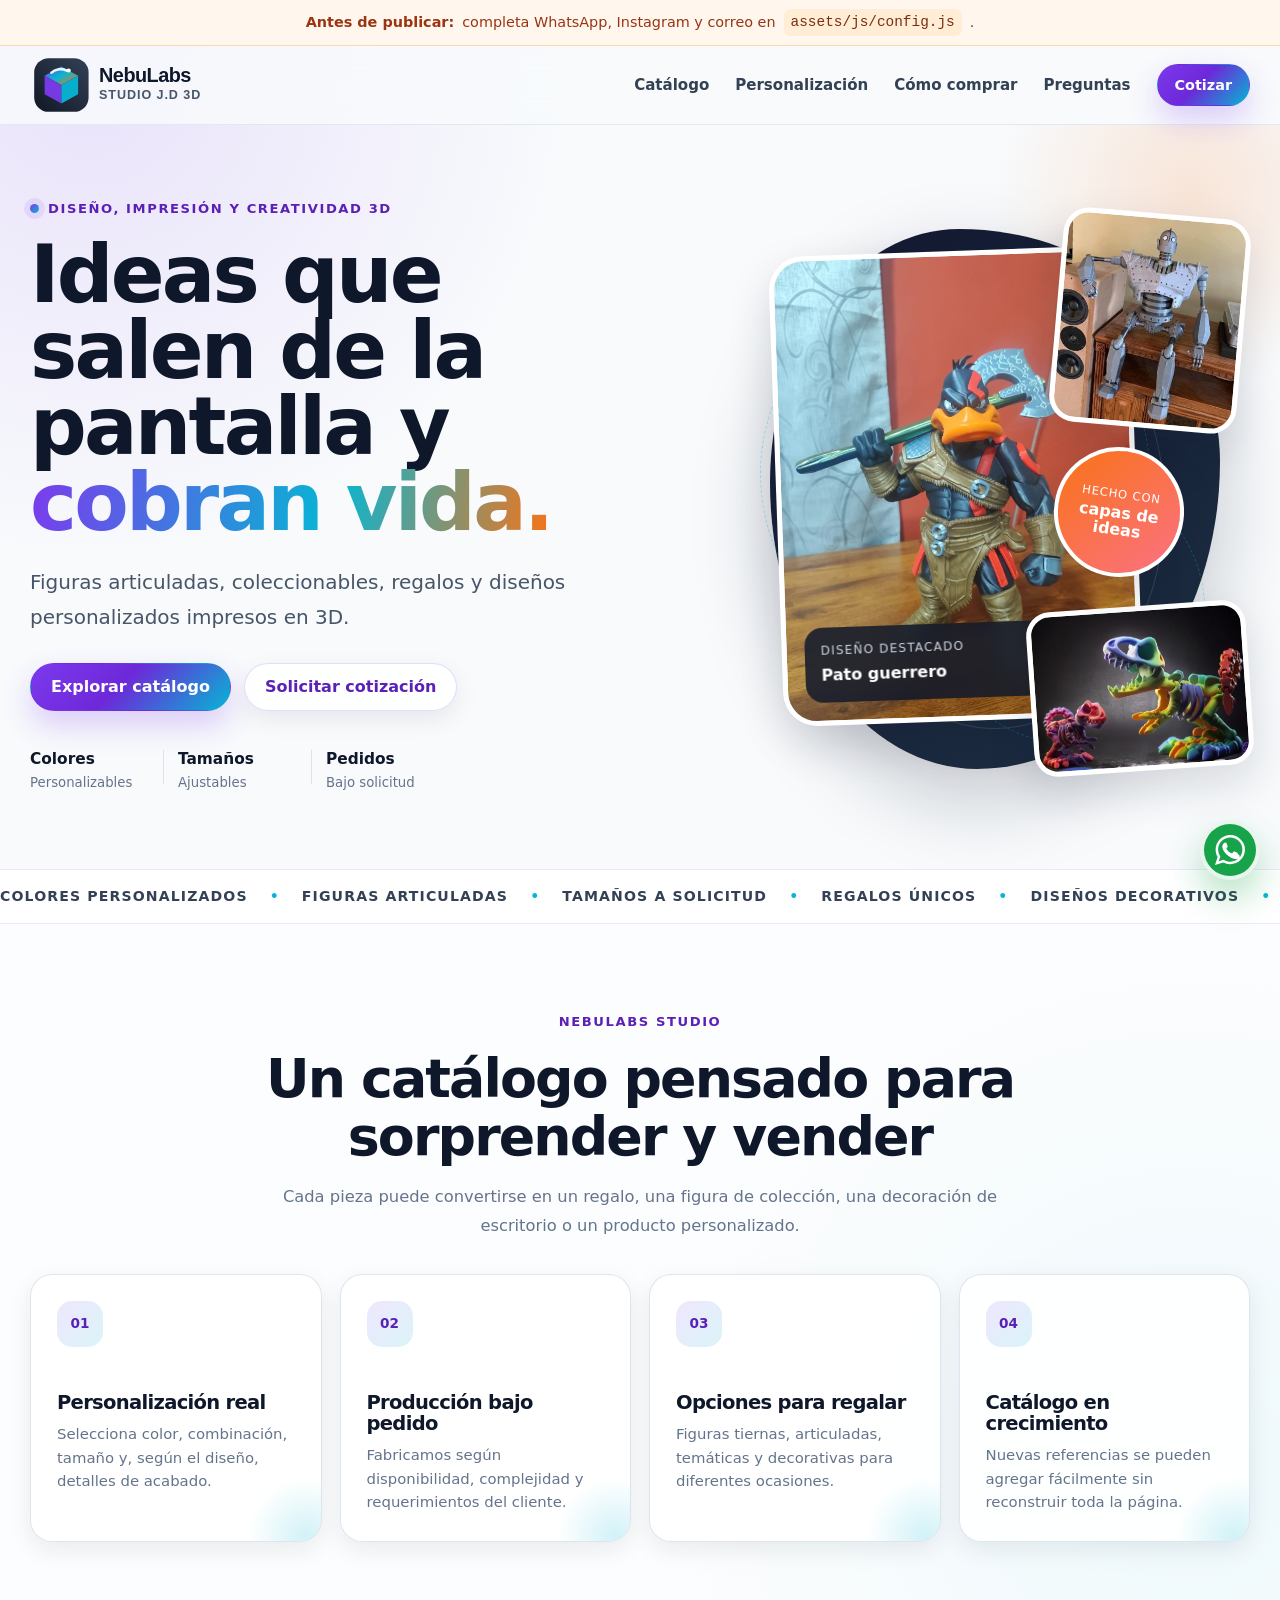
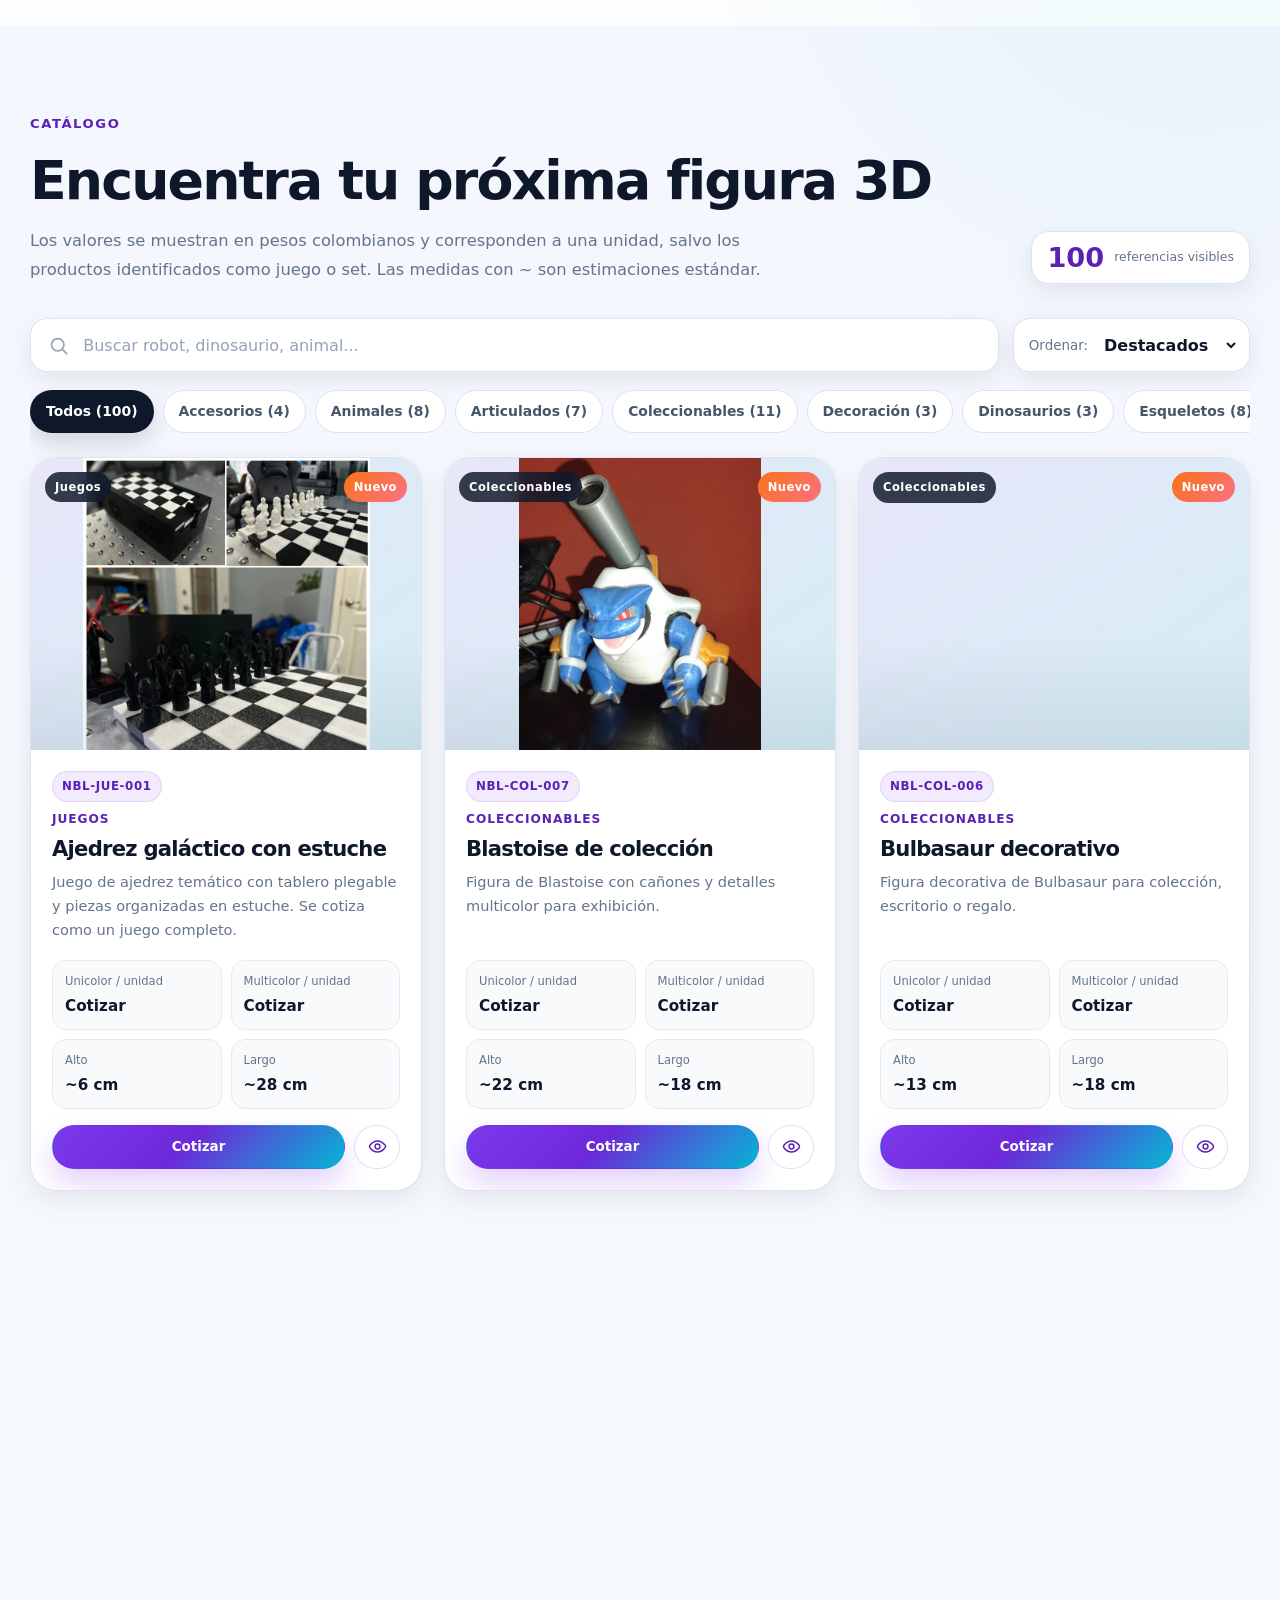
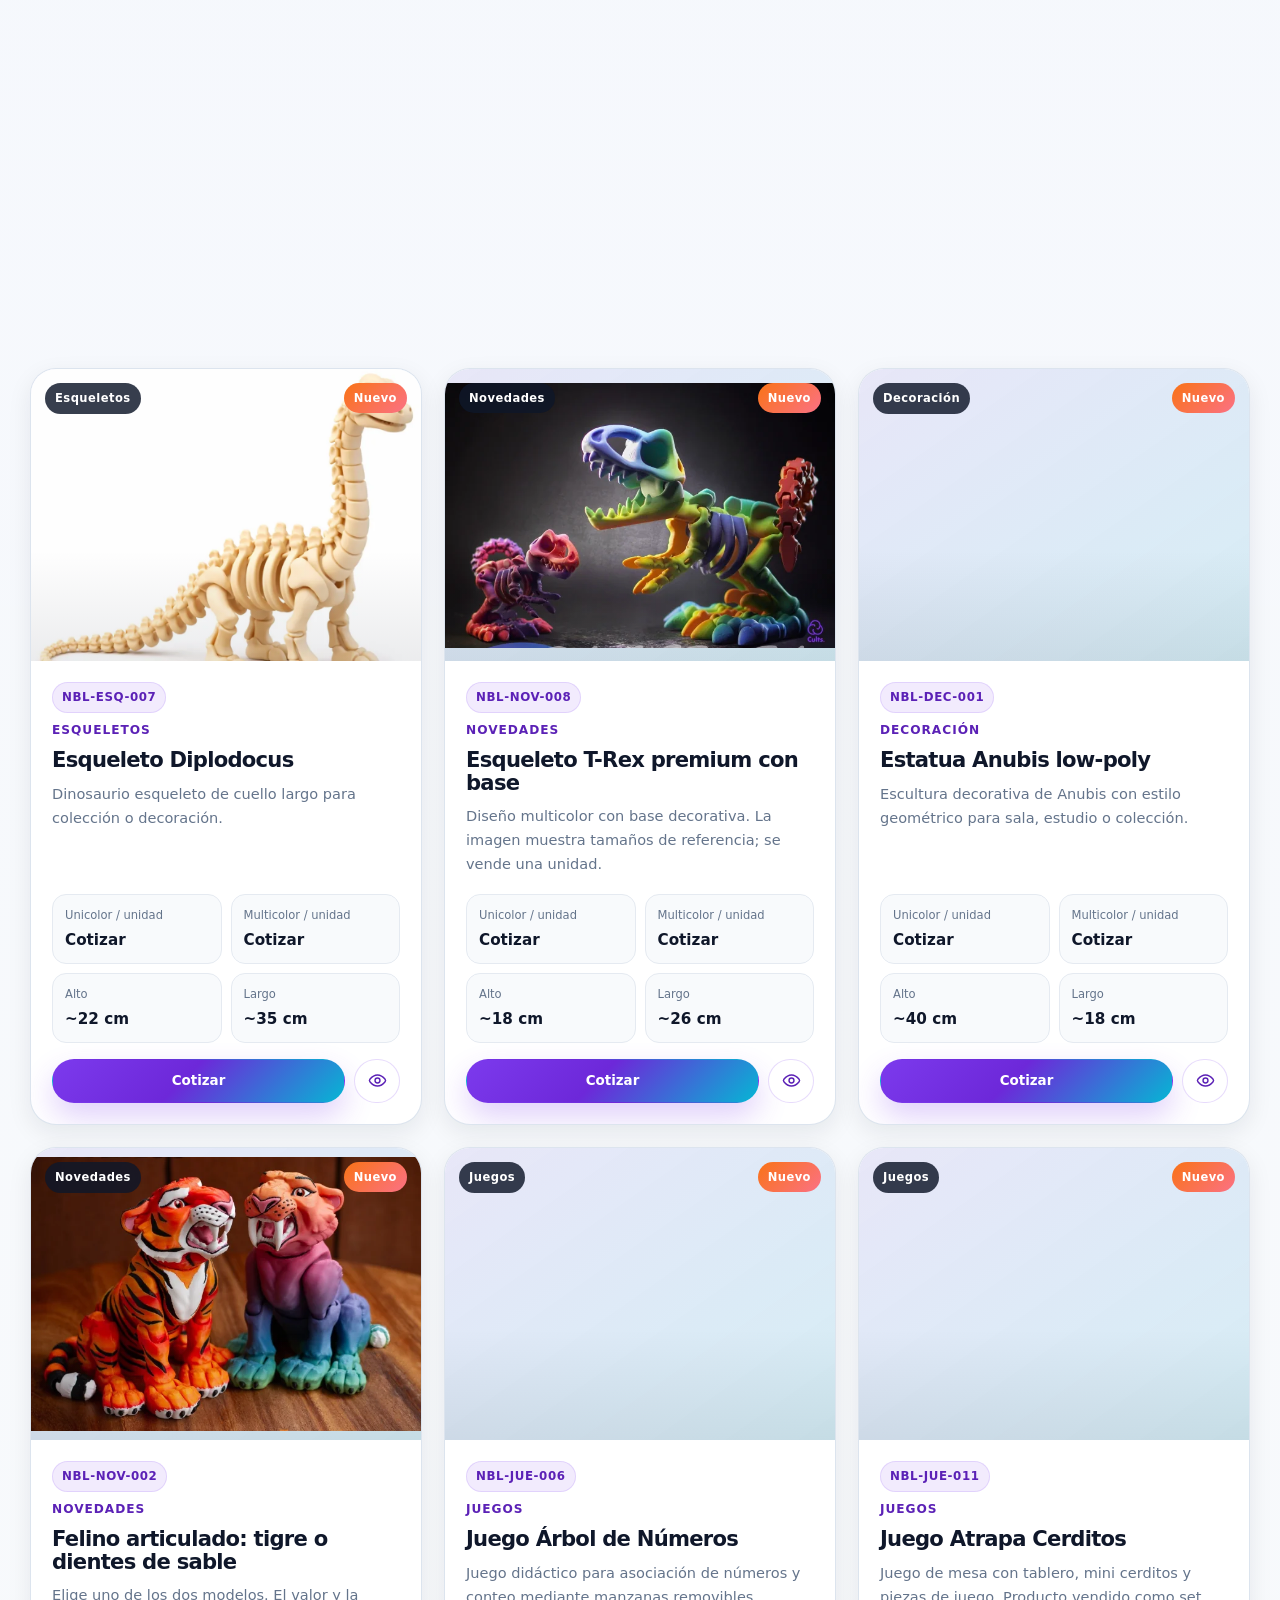
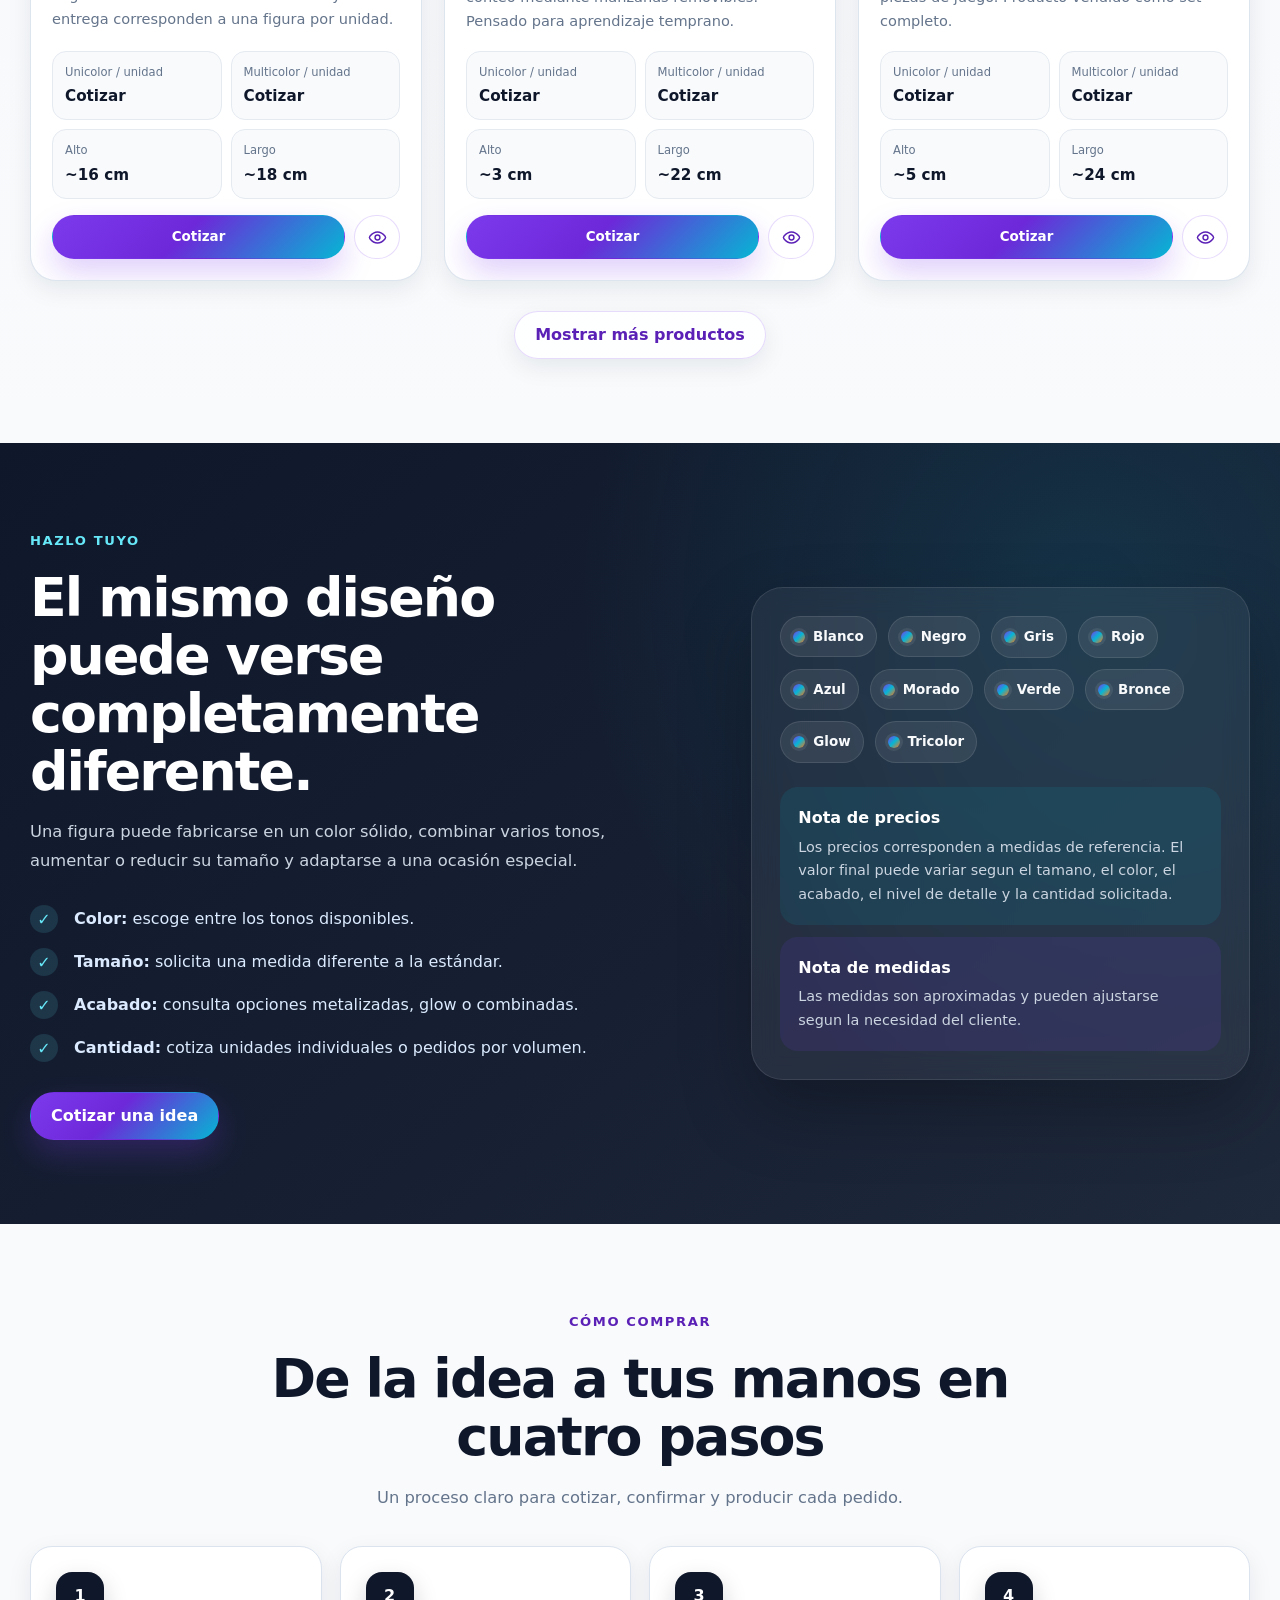
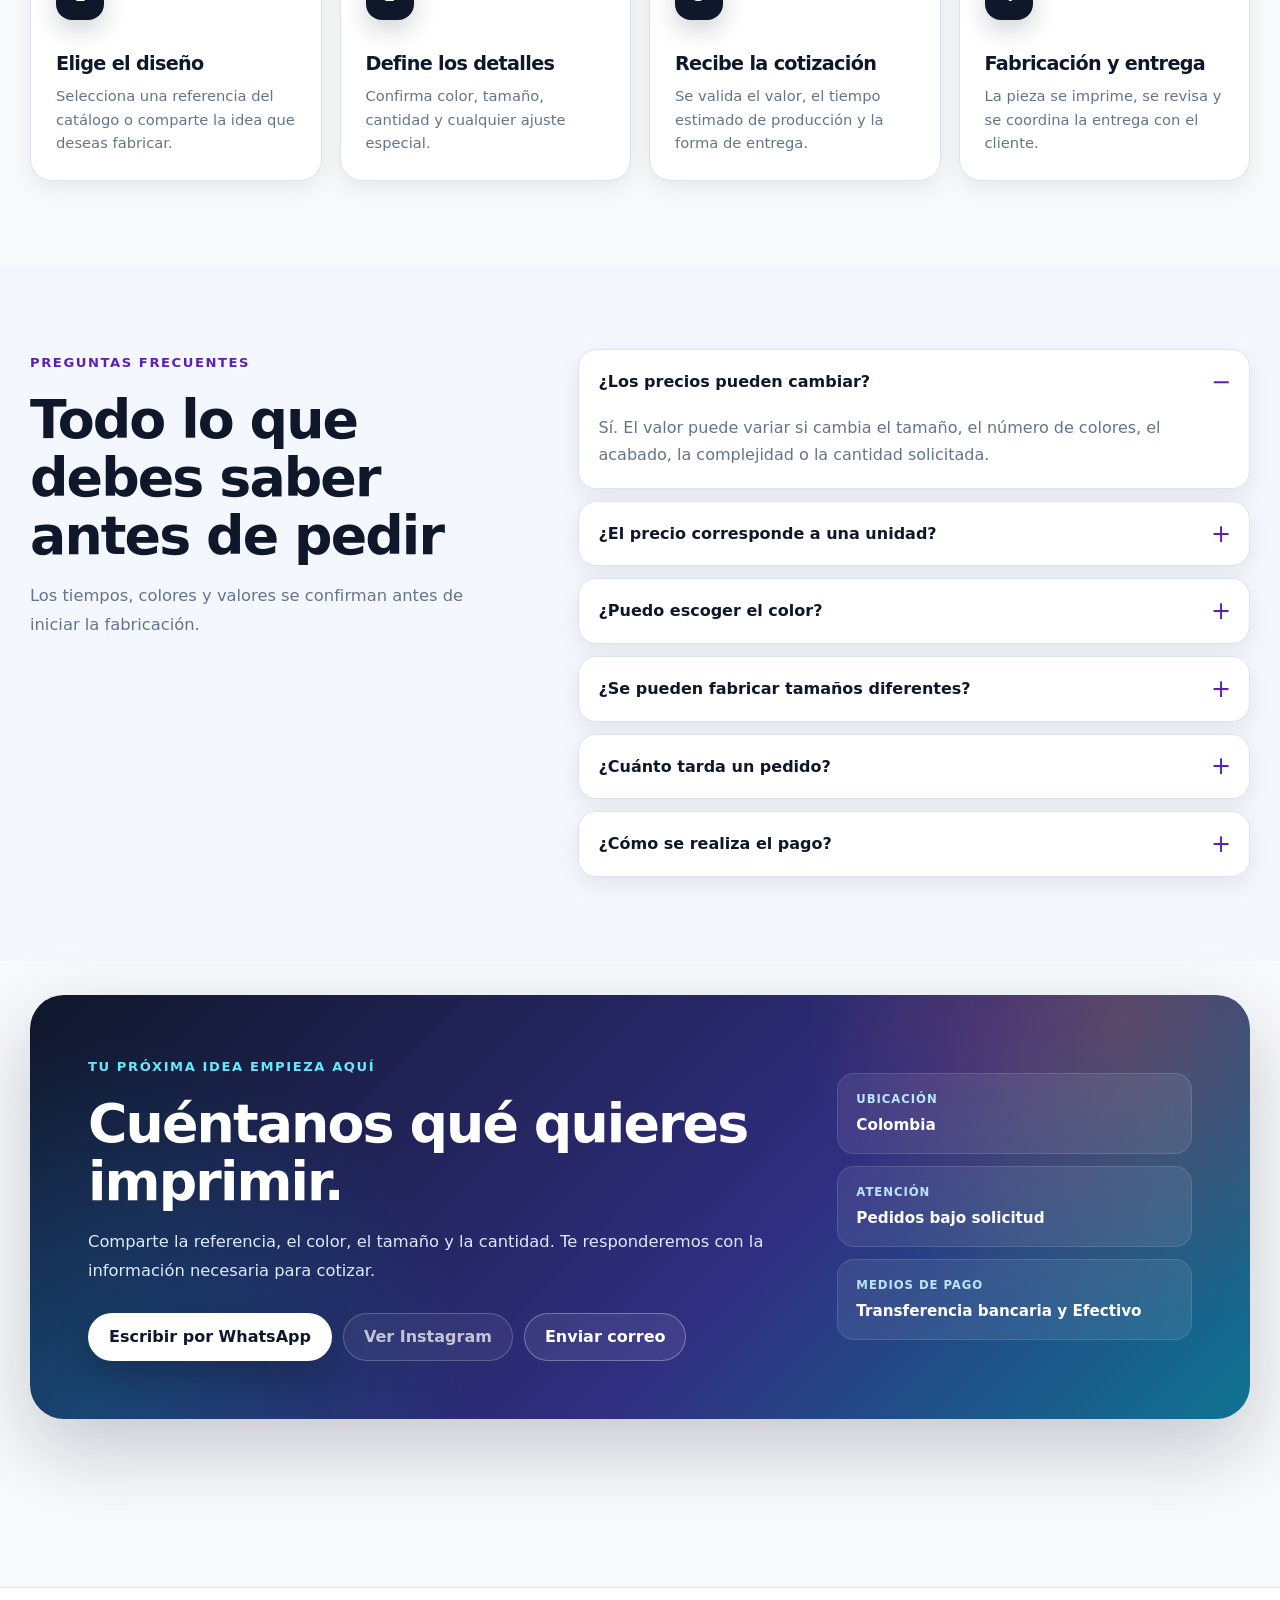
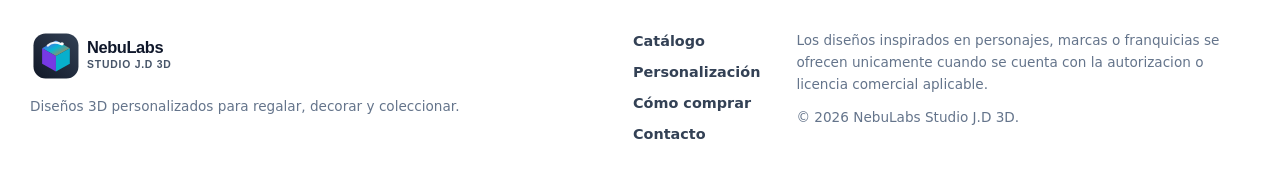
==== index.html @ 380af54c "Add files via upload" ====
<!DOCTYPE html>
<html lang="es">
<head>
  <meta charset="UTF-8">
  <meta name="viewport" content="width=device-width, initial-scale=1.0">
  <meta name="theme-color" content="#0f172a">
  <meta name="description" content="Catálogo de impresión 3D de NebuLabs Studio J.D 3D: figuras, juegos, materas, soportes, organizadores y diseños personalizados.">
  <meta name="robots" content="index, follow">

  <meta property="og:type" content="website">
  <meta property="og:title" content="NebuLabs Studio J.D 3D">
  <meta property="og:description" content="Diseños 3D personalizados para regalar, decorar y coleccionar.">
  <meta property="og:image" content="assets/images/productos/pato-guerrero.webp">

  <title>NebuLabs Studio J.D 3D | Catálogo</title>
  <link rel="icon" href="assets/images/marca/favicon.svg" type="image/svg+xml">
  <link rel="manifest" href="site.webmanifest">
  <link rel="stylesheet" href="assets/css/styles.css">
</head>
<body>
  <a class="skip-link" href="#contenido">Saltar al contenido</a>

  <div class="setup-warning" id="setupWarning" hidden>
    <div class="container setup-warning__inner">
      <strong>Antes de publicar:</strong>
      completa WhatsApp, Instagram y correo en <code>assets/js/config.js</code>.
    </div>
  </div>

  <header class="site-header" id="inicio">
    <div class="container nav-shell">
      <a class="brand" href="#inicio" aria-label="Ir al inicio">
        <img src="assets/images/marca/logo-nebulabs.svg" alt="NebuLabs Studio J.D 3D">
      </a>

      <button class="menu-button" id="menuButton" type="button" aria-expanded="false" aria-controls="mainNav">
        <span></span><span></span><span></span>
        <span class="sr-only">Abrir menú</span>
      </button>

      <nav class="main-nav" id="mainNav" aria-label="Navegación principal">
        <a href="#catalogo">Catálogo</a>
        <a href="#personalizacion">Personalización</a>
        <a href="#proceso">Cómo comprar</a>
        <a href="#preguntas">Preguntas</a>
        <a class="button button--small button--primary js-whatsapp" href="#contacto">Cotizar</a>
      </nav>
    </div>
  </header>

  <main id="contenido">
    <section class="hero section-shell">
      <div class="container hero-grid">
        <div class="hero-copy reveal">
          <div class="eyebrow">
            <span class="eyebrow-dot"></span>
            Diseño, impresión y creatividad 3D
          </div>
          <h1>
            Ideas que salen de la pantalla y
            <span class="gradient-text">cobran vida.</span>
          </h1>
          <p class="hero-lead" id="heroDescription">
            Figuras, juegos, materas, soportes, organizadores y diseños personalizados impresos en 3D.
          </p>

          <div class="hero-actions">
            <a class="button button--primary" href="#catalogo">Explorar catálogo</a>
            <a class="button button--ghost js-whatsapp" href="#contacto">Solicitar cotización</a>
          </div>

          <div class="hero-trust" aria-label="Características principales">
            <div>
              <strong>Colores</strong>
              <span>Personalizables</span>
            </div>
            <div>
              <strong>Tamaños</strong>
              <span>Ajustables</span>
            </div>
            <div>
              <strong>Pedidos</strong>
              <span>Bajo solicitud</span>
            </div>
          </div>
        </div>

        <div class="hero-visual reveal" aria-label="Muestra de figuras impresas en 3D">
          <div class="hero-orbit hero-orbit--one"></div>
          <div class="hero-orbit hero-orbit--two"></div>

          <figure class="hero-card hero-card--main">
            <img src="assets/images/productos/pato-guerrero.webp" alt="Pato guerrero impreso y pintado en 3D">
            <figcaption>
              <span>Diseño destacado</span>
              <strong>Pato guerrero</strong>
            </figcaption>
          </figure>

          <figure class="hero-card hero-card--top">
            <img src="assets/images/productos/robot-gigante.webp" alt="Robot gigante articulado impreso en 3D">
          </figure>

          <figure class="hero-card hero-card--bottom">
            <img src="assets/images/productos/esqueletos-trex-premium.webp" alt="Esqueletos de dinosaurio impresos en 3D">
          </figure>

          <div class="hero-sticker">
            <span>Hecho con</span>
            <strong>capas de ideas</strong>
          </div>
        </div>
      </div>
    </section>

    <section class="marquee" aria-label="Opciones de personalización">
      <div class="marquee-track">
        <span>Colores personalizados</span><b>•</b>
        <span>Figuras articuladas</span><b>•</b>
        <span>Tamaños a solicitud</span><b>•</b>
        <span>Regalos únicos</span><b>•</b>
        <span>Diseños decorativos</span><b>•</b>
        <span>Producción bajo pedido</span><b>•</b>
        <span>Colores personalizados</span><b>•</b>
        <span>Figuras articuladas</span><b>•</b>
        <span>Tamaños a solicitud</span><b>•</b>
      </div>
    </section>

    <section class="value-section section-shell">
      <div class="container">
        <div class="section-heading section-heading--center reveal">
          <span class="section-kicker">NebuLabs Studio</span>
          <h2>Un catálogo pensado para sorprender y vender</h2>
          <p>
            Cada pieza puede convertirse en un regalo, una figura de colección, una decoración de escritorio o un producto personalizado.
          </p>
        </div>

        <div class="value-grid">
          <article class="value-card reveal">
            <span class="value-icon">01</span>
            <h3>Personalización real</h3>
            <p>Selecciona color, combinación, tamaño y, según el diseño, detalles de acabado.</p>
          </article>
          <article class="value-card reveal">
            <span class="value-icon">02</span>
            <h3>Producción bajo pedido</h3>
            <p>Fabricamos según disponibilidad, complejidad y requerimientos del cliente.</p>
          </article>
          <article class="value-card reveal">
            <span class="value-icon">03</span>
            <h3>Opciones para regalar</h3>
            <p>Figuras tiernas, articuladas, temáticas y decorativas para diferentes ocasiones.</p>
          </article>
          <article class="value-card reveal">
            <span class="value-icon">04</span>
            <h3>Catálogo en crecimiento</h3>
            <p>Nuevas referencias se pueden agregar fácilmente sin reconstruir toda la página.</p>
          </article>
        </div>
      </div>
    </section>

    <section class="catalog-section section-shell" id="catalogo">
      <div class="container">
        <div class="section-heading reveal">
          <span class="section-kicker">Catálogo</span>
          <div class="heading-row">
            <div>
              <h2>Encuentra tu próxima figura 3D</h2>
              <p>
                Los valores se muestran en pesos colombianos y corresponden a una unidad, salvo los productos identificados como juego o set. Las medidas con ~ son estimaciones estándar.
              </p>
            </div>
            <div class="catalog-count" aria-live="polite">
              <strong id="visibleCount">0</strong>
              <span>referencias visibles</span>
            </div>
          </div>
        </div>

        <div class="catalog-toolbar reveal">
          <label class="search-box" for="searchInput">
            <svg viewBox="0 0 24 24" aria-hidden="true"><path d="m21 21-4.35-4.35m1.35-5.65a7 7 0 1 1-14 0 7 7 0 0 1 14 0Z" fill="none" stroke="currentColor" stroke-width="2" stroke-linecap="round"/></svg>
            <input id="searchInput" type="search" placeholder="Buscar robot, dinosaurio, animal..." autocomplete="off">
          </label>

          <label class="sort-box" for="sortSelect">
            <span>Ordenar:</span>
            <select id="sortSelect">
              <option value="destacados">Destacados</option>
              <option value="nombre">Nombre A-Z</option>
              <option value="precio-asc">Menor precio</option>
              <option value="precio-desc">Mayor precio</option>
            </select>
          </label>
        </div>

        <div class="filter-row reveal" id="categoryFilters" aria-label="Filtrar por categoría"></div>

        <div class="product-grid" id="productGrid"></div>

        <div class="load-more-shell">
          <button class="button button--ghost" id="loadMoreButton" type="button" hidden>
            Mostrar más productos
          </button>
        </div>
      </div>
    </section>

    <section class="custom-section section-shell" id="personalizacion">
      <div class="container custom-grid">
        <div class="custom-copy reveal">
          <span class="section-kicker">Hazlo tuyo</span>
          <h2>El mismo diseño puede verse completamente diferente.</h2>
          <p>
            Una figura puede fabricarse en un color sólido, combinar varios tonos, aumentar o reducir su tamaño y adaptarse a una ocasión especial.
          </p>

          <div class="custom-list">
            <div><span>✓</span><p><strong>Color:</strong> escoge entre los tonos disponibles.</p></div>
            <div><span>✓</span><p><strong>Tamaño:</strong> solicita una medida diferente a la estándar.</p></div>
            <div><span>✓</span><p><strong>Acabado:</strong> consulta opciones metalizadas, glow o combinadas.</p></div>
            <div><span>✓</span><p><strong>Cantidad:</strong> cotiza unidades individuales o pedidos por volumen.</p></div>
          </div>

          <a class="button button--primary js-whatsapp" href="#contacto">Cotizar una idea</a>
        </div>

        <div class="custom-panel reveal">
          <div class="color-cloud" id="colorCloud"></div>
          <div class="custom-note">
            <strong>Nota de precios</strong>
            <p id="priceNotice"></p>
          </div>
          <div class="custom-note custom-note--soft">
            <strong>Nota de medidas</strong>
            <p id="measureNotice"></p>
          </div>
        </div>
      </div>
    </section>

    <section class="process-section section-shell" id="proceso">
      <div class="container">
        <div class="section-heading section-heading--center reveal">
          <span class="section-kicker">Cómo comprar</span>
          <h2>De la idea a tus manos en cuatro pasos</h2>
          <p>Un proceso claro para cotizar, confirmar y producir cada pedido.</p>
        </div>

        <div class="process-grid">
          <article class="process-card reveal">
            <span>1</span>
            <h3>Elige el diseño</h3>
            <p>Selecciona una referencia del catálogo o comparte la idea que deseas fabricar.</p>
          </article>
          <article class="process-card reveal">
            <span>2</span>
            <h3>Define los detalles</h3>
            <p>Confirma color, tamaño, cantidad y cualquier ajuste especial.</p>
          </article>
          <article class="process-card reveal">
            <span>3</span>
            <h3>Recibe la cotización</h3>
            <p>Se valida el valor, el tiempo estimado de producción y la forma de entrega.</p>
          </article>
          <article class="process-card reveal">
            <span>4</span>
            <h3>Fabricación y entrega</h3>
            <p>La pieza se imprime, se revisa y se coordina la entrega con el cliente.</p>
          </article>
        </div>
      </div>
    </section>

    <section class="faq-section section-shell" id="preguntas">
      <div class="container faq-grid">
        <div class="section-heading reveal">
          <span class="section-kicker">Preguntas frecuentes</span>
          <h2>Todo lo que debes saber antes de pedir</h2>
          <p>
            Los tiempos, colores y valores se confirman antes de iniciar la fabricación.
          </p>
        </div>

        <div class="accordion reveal">
          <details open>
            <summary>¿Los precios pueden cambiar?</summary>
            <p>Sí. El valor puede variar si cambia el tamaño, el número de colores, el acabado, la complejidad o la cantidad solicitada.</p>
          </details>
          <details>
            <summary>¿El precio corresponde a una unidad?</summary>
            <p>Sí. Cada diseño se vende por unidad, incluso cuando la fotografía muestre varios colores o modelos. Solo se cotiza como conjunto cuando el producto se identifica expresamente como juego o set.</p>
          </details>
          <details>
            <summary>¿Puedo escoger el color?</summary>
            <p>Sí. Se confirma la disponibilidad del material antes de iniciar la impresión.</p>
          </details>
          <details>
            <summary>¿Se pueden fabricar tamaños diferentes?</summary>
            <p>Sí. Las medidas publicadas son una referencia y se puede cotizar otra escala según el modelo.</p>
          </details>
          <details>
            <summary>¿Cuánto tarda un pedido?</summary>
            <p>El tiempo depende del tamaño, nivel de detalle, cantidad de piezas y carga de producción. Se informa en la cotización.</p>
          </details>
          <details>
            <summary>¿Cómo se realiza el pago?</summary>
            <p id="paymentText">Transferencia bancaria o efectivo.</p>
          </details>
        </div>
      </div>
    </section>

    <section class="contact-section section-shell" id="contacto">
      <div class="container">
        <div class="contact-card reveal">
          <div class="contact-copy">
            <span class="section-kicker section-kicker--light">Tu próxima idea empieza aquí</span>
            <h2>Cuéntanos qué quieres imprimir.</h2>
            <p>
              Comparte la referencia, el color, el tamaño y la cantidad. Te responderemos con la información necesaria para cotizar.
            </p>
            <div class="contact-actions">
              <a class="button button--light js-whatsapp" href="#">Escribir por WhatsApp</a>
              <a class="button button--outline-light" id="instagramLink" href="#" target="_blank" rel="noopener">Ver Instagram</a>
              <a class="button button--outline-light" id="emailLink" href="#">Enviar correo</a>
            </div>
          </div>

          <div class="contact-meta">
            <div>
              <span>Ubicación</span>
              <strong id="locationText">Colombia</strong>
            </div>
            <div>
              <span>Atención</span>
              <strong>Pedidos bajo solicitud</strong>
            </div>
            <div>
              <span>Medios de pago</span>
              <strong id="paymentShort">Transferencia y efectivo</strong>
            </div>
          </div>
        </div>
      </div>
    </section>
  </main>

  <footer class="site-footer">
    <div class="container footer-grid">
      <div>
        <img class="footer-logo" src="assets/images/marca/logo-nebulabs.svg" alt="NebuLabs Studio J.D 3D">
        <p>Diseños 3D personalizados para regalar, decorar y coleccionar.</p>
      </div>

      <div class="footer-links">
        <a href="#catalogo">Catálogo</a>
        <a href="#personalizacion">Personalización</a>
        <a href="#proceso">Cómo comprar</a>
        <a href="#contacto">Contacto</a>
      </div>

      <div class="footer-legal">
        <p id="legalNotice"></p>
        <p>© <span id="currentYear"></span> <span id="footerBrand">NebuLabs Studio J.D 3D</span>.</p>
      </div>
    </div>
  </footer>

  <a class="floating-whatsapp js-whatsapp" href="#contacto" aria-label="Contactar por WhatsApp">
    <svg viewBox="0 0 24 24" aria-hidden="true"><path d="M20.5 3.5A11.6 11.6 0 0 0 12.2 0C5.7 0 .5 5.2.5 11.7c0 2.1.6 4.1 1.6 5.9L0 24l6.6-2.1a11.6 11.6 0 0 0 5.6 1.4h.1c6.4 0 11.7-5.2 11.7-11.7 0-3.1-1.2-6-3.5-8.1Zm-8.2 17.8h-.1c-1.7 0-3.4-.5-4.9-1.4l-.4-.2-3.9 1.2 1.3-3.8-.3-.4a9.6 9.6 0 0 1-1.5-5.1A9.7 9.7 0 0 1 12.2 2c2.6 0 5 1 6.8 2.8a9.6 9.6 0 0 1 2.9 6.9 9.7 9.7 0 0 1-9.6 9.6Zm5.3-7.3c-.3-.1-1.7-.8-2-.9-.3-.1-.5-.1-.7.2s-.8.9-1 1.1c-.2.2-.4.2-.7.1-.3-.2-1.2-.4-2.4-1.4a8.7 8.7 0 0 1-1.6-2c-.2-.3 0-.5.1-.6l.5-.6.3-.5c.1-.2.1-.4 0-.6-.1-.1-.7-1.6-.9-2.2-.2-.6-.5-.5-.7-.5h-.6c-.2 0-.6.1-.9.4-.3.3-1.2 1.2-1.2 2.9 0 1.7 1.3 3.4 1.4 3.6.2.2 2.5 3.8 6.1 5.3.9.4 1.5.6 2 .7.9.3 1.7.2 2.3.1.7-.1 1.7-.7 1.9-1.4.2-.7.2-1.3.2-1.4-.1-.1-.3-.2-.6-.4Z" fill="currentColor"/></svg>
  </a>

  <div class="modal" id="productModal" aria-hidden="true">
    <div class="modal-backdrop" data-close-modal></div>
    <section class="modal-dialog" role="dialog" aria-modal="true" aria-labelledby="modalTitle">
      <button class="modal-close" type="button" data-close-modal aria-label="Cerrar detalle">×</button>
      <div class="modal-media">
        <img id="modalImage" src="" alt="">
      </div>
      <div class="modal-content">
        <div class="modal-badges" id="modalBadges"></div>
        <h2 id="modalTitle"></h2>
        <p id="modalDescription"></p>
        <div class="modal-info-grid" id="modalInfo"></div>
        <p class="modal-note" id="modalNote"></p>
        <a class="button button--primary" id="modalWhatsapp" href="#">Cotizar este diseño</a>
      </div>
    </section>
  </div>

  <script src="assets/js/config.js"></script>
  <script src="assets/js/catalogo.js"></script>
  <script src="assets/js/app.js"></script>
</body>
</html>
---- assets/css/styles.css ----
:root {
  --ink: #0f172a;
  --ink-2: #1e293b;
  --muted: #64748b;
  --line: #dbe3ee;
  --surface: #ffffff;
  --surface-soft: #f8fafc;
  --surface-alt: #eef2ff;
  --violet: #7c3aed;
  --violet-dark: #5b21b6;
  --cyan: #06b6d4;
  --cyan-dark: #0e7490;
  --orange: #f97316;
  --green: #16a34a;
  --danger: #dc2626;
  --shadow-sm: 0 8px 24px rgba(15, 23, 42, 0.08);
  --shadow-md: 0 18px 45px rgba(15, 23, 42, 0.14);
  --shadow-lg: 0 30px 80px rgba(15, 23, 42, 0.22);
  --radius-sm: 14px;
  --radius-md: 22px;
  --radius-lg: 32px;
  --container: 1220px;
  --header-height: 78px;
}

* {
  box-sizing: border-box;
}

html {
  scroll-behavior: smooth;
}

body {
  margin: 0;
  min-width: 320px;
  color: var(--ink);
  background:
    radial-gradient(circle at 7% 1%, rgba(124, 58, 237, 0.12), transparent 30rem),
    radial-gradient(circle at 93% 18%, rgba(6, 182, 212, 0.10), transparent 32rem),
    #f8fafc;
  font-family: Inter, ui-sans-serif, system-ui, -apple-system, BlinkMacSystemFont, "Segoe UI", sans-serif;
  line-height: 1.6;
  -webkit-font-smoothing: antialiased;
}

body.modal-open {
  overflow: hidden;
}

img {
  display: block;
  max-width: 100%;
}

button,
input,
select {
  font: inherit;
}

button,
a {
  -webkit-tap-highlight-color: transparent;
}

a {
  color: inherit;
  text-decoration: none;
}

h1,
h2,
h3,
p {
  margin-top: 0;
}

h1,
h2,
h3 {
  line-height: 1.08;
  letter-spacing: -0.035em;
}

.container {
  width: min(calc(100% - 40px), var(--container));
  margin-inline: auto;
}

.section-shell {
  padding-block: 84px;
  scroll-margin-top: 90px;
}

.sr-only {
  position: absolute;
  width: 1px;
  height: 1px;
  padding: 0;
  margin: -1px;
  overflow: hidden;
  clip: rect(0, 0, 0, 0);
  white-space: nowrap;
  border: 0;
}

.skip-link {
  position: fixed;
  top: 10px;
  left: 10px;
  z-index: 500;
  transform: translateY(-160%);
  padding: 10px 14px;
  border-radius: 10px;
  background: var(--ink);
  color: #fff;
  font-weight: 700;
}

.skip-link:focus {
  transform: translateY(0);
}

.setup-warning {
  background: #fff7ed;
  border-bottom: 1px solid #fed7aa;
  color: #9a3412;
}

.setup-warning__inner {
  display: flex;
  gap: 8px;
  align-items: center;
  justify-content: center;
  flex-wrap: wrap;
  padding-block: 9px;
  font-size: 0.9rem;
}

.setup-warning code {
  padding: 2px 7px;
  border-radius: 7px;
  background: #ffedd5;
  color: #7c2d12;
}

.site-header {
  position: sticky;
  top: 0;
  z-index: 100;
  border-bottom: 1px solid rgba(219, 227, 238, 0.78);
  background: rgba(248, 250, 252, 0.88);
  backdrop-filter: blur(18px);
}

.nav-shell {
  min-height: var(--header-height);
  display: flex;
  align-items: center;
  justify-content: space-between;
  gap: 28px;
}

.brand {
  display: inline-flex;
  width: min(272px, 48vw);
  flex: 0 0 auto;
}

.brand img {
  width: 100%;
  height: auto;
}

.main-nav {
  display: flex;
  align-items: center;
  gap: 26px;
  font-size: 0.94rem;
  font-weight: 700;
  color: #334155;
}

.main-nav > a:not(.button) {
  position: relative;
  padding-block: 9px;
}

.main-nav > a:not(.button)::after {
  content: "";
  position: absolute;
  left: 0;
  right: 0;
  bottom: 3px;
  height: 2px;
  transform: scaleX(0);
  transform-origin: left;
  border-radius: 2px;
  background: linear-gradient(90deg, var(--violet), var(--cyan));
  transition: transform 180ms ease;
}

.main-nav > a:not(.button):hover::after,
.main-nav > a:not(.button):focus-visible::after {
  transform: scaleX(1);
}

.menu-button {
  display: none;
  width: 44px;
  height: 44px;
  padding: 10px;
  border: 1px solid var(--line);
  border-radius: 12px;
  background: #fff;
  color: var(--ink);
  cursor: pointer;
}

.menu-button span:not(.sr-only) {
  display: block;
  height: 2px;
  margin-block: 5px;
  border-radius: 10px;
  background: currentColor;
}

.button {
  min-height: 48px;
  display: inline-flex;
  align-items: center;
  justify-content: center;
  gap: 10px;
  padding: 12px 20px;
  border: 1px solid transparent;
  border-radius: 999px;
  font-weight: 800;
  line-height: 1;
  text-align: center;
  cursor: pointer;
  transition:
    transform 180ms ease,
    box-shadow 180ms ease,
    background-color 180ms ease,
    border-color 180ms ease;
}

.button:hover {
  transform: translateY(-2px);
}

.button:focus-visible,
.filter-button:focus-visible,
.menu-button:focus-visible,
.modal-close:focus-visible,
.search-box:focus-within,
.sort-box:focus-within {
  outline: 3px solid rgba(6, 182, 212, 0.28);
  outline-offset: 2px;
}

.button--small {
  min-height: 42px;
  padding-inline: 17px;
  font-size: 0.9rem;
}

.button--primary {
  background: linear-gradient(135deg, var(--violet), #6d28d9 45%, var(--cyan));
  color: #fff;
  box-shadow: 0 14px 30px rgba(124, 58, 237, 0.24);
}

.button--primary:hover {
  box-shadow: 0 18px 34px rgba(124, 58, 237, 0.32);
}

.button--ghost {
  border-color: rgba(124, 58, 237, 0.18);
  background: rgba(255, 255, 255, 0.86);
  color: var(--violet-dark);
  box-shadow: var(--shadow-sm);
}

.button--light {
  background: #fff;
  color: var(--ink);
  box-shadow: 0 14px 36px rgba(0, 0, 0, 0.22);
}

.button--outline-light {
  border-color: rgba(255, 255, 255, 0.3);
  background: rgba(255, 255, 255, 0.08);
  color: #fff;
}

.button.is-disabled {
  pointer-events: auto;
  opacity: 0.72;
}

.hero {
  position: relative;
  overflow: hidden;
  padding-top: 64px;
  padding-bottom: 70px;
}

.hero::before {
  content: "";
  position: absolute;
  width: 420px;
  height: 420px;
  right: -120px;
  top: -140px;
  border-radius: 50%;
  background: radial-gradient(circle, rgba(249, 115, 22, 0.16), transparent 66%);
  pointer-events: none;
}

.hero-grid {
  display: grid;
  grid-template-columns: minmax(0, 1.02fr) minmax(430px, 0.98fr);
  align-items: center;
  gap: clamp(36px, 6vw, 92px);
}

.eyebrow,
.section-kicker {
  display: inline-flex;
  align-items: center;
  gap: 9px;
  margin-bottom: 18px;
  color: var(--violet-dark);
  font-size: 0.82rem;
  font-weight: 900;
  letter-spacing: 0.12em;
  text-transform: uppercase;
}

.eyebrow-dot {
  width: 9px;
  height: 9px;
  border-radius: 50%;
  background: linear-gradient(135deg, var(--violet), var(--cyan));
  box-shadow: 0 0 0 6px rgba(124, 58, 237, 0.10);
}

.hero h1 {
  max-width: 760px;
  margin-bottom: 24px;
  font-size: clamp(3.1rem, 6.2vw, 6.2rem);
  line-height: 0.96;
}

.gradient-text {
  display: inline-block;
  background: linear-gradient(100deg, var(--violet), var(--cyan) 58%, var(--orange));
  -webkit-background-clip: text;
  background-clip: text;
  color: transparent;
}

.hero-lead {
  max-width: 680px;
  margin-bottom: 28px;
  color: #475569;
  font-size: clamp(1.03rem, 1.6vw, 1.25rem);
  line-height: 1.75;
}

.hero-actions {
  display: flex;
  flex-wrap: wrap;
  gap: 13px;
}

.hero-trust {
  margin-top: 36px;
  display: flex;
  flex-wrap: wrap;
  gap: 28px;
}

.hero-trust div {
  min-width: 120px;
  position: relative;
}

.hero-trust div:not(:last-child)::after {
  content: "";
  position: absolute;
  width: 1px;
  height: 34px;
  right: -14px;
  top: 3px;
  background: var(--line);
}

.hero-trust strong,
.hero-trust span {
  display: block;
}

.hero-trust strong {
  font-size: 0.96rem;
}

.hero-trust span {
  color: var(--muted);
  font-size: 0.83rem;
}

.hero-visual {
  min-height: 610px;
  position: relative;
  isolation: isolate;
}

.hero-visual::before {
  content: "";
  position: absolute;
  inset: 40px 30px 30px 80px;
  z-index: -3;
  border-radius: 42% 58% 54% 46% / 47% 43% 57% 53%;
  background:
    linear-gradient(145deg, rgba(15, 23, 42, 0.96), rgba(30, 41, 59, 0.95)),
    linear-gradient(135deg, var(--violet), var(--cyan));
  box-shadow: var(--shadow-lg);
}

.hero-visual::after {
  content: "";
  position: absolute;
  inset: 95px 85px 70px 135px;
  z-index: -2;
  border: 1px solid rgba(255, 255, 255, 0.12);
  border-radius: 50%;
}

.hero-orbit {
  position: absolute;
  z-index: -1;
  border: 1px dashed rgba(6, 182, 212, 0.32);
  border-radius: 50%;
  animation: spin 24s linear infinite;
}

.hero-orbit--one {
  width: 390px;
  height: 390px;
  top: 90px;
  left: 70px;
}

.hero-orbit--two {
  width: 270px;
  height: 270px;
  right: 45px;
  bottom: 55px;
  animation-direction: reverse;
  animation-duration: 18s;
}

@keyframes spin {
  to { transform: rotate(360deg); }
}

.hero-card {
  position: absolute;
  margin: 0;
  overflow: hidden;
  border: 5px solid rgba(255, 255, 255, 0.9);
  background: #fff;
  box-shadow: var(--shadow-md);
}

.hero-card img {
  width: 100%;
  height: 100%;
  object-fit: cover;
}

.hero-card--main {
  width: 360px;
  height: 470px;
  left: 86px;
  top: 62px;
  z-index: 3;
  border-radius: 34px;
  transform: rotate(-2deg);
}

.hero-card--main img {
  object-position: center 48%;
}

.hero-card--main figcaption {
  position: absolute;
  left: 18px;
  right: 18px;
  bottom: 18px;
  padding: 14px 16px;
  border-radius: 18px;
  background: rgba(15, 23, 42, 0.84);
  color: #fff;
  backdrop-filter: blur(12px);
}

.hero-card--main figcaption span,
.hero-card--main figcaption strong {
  display: block;
}

.hero-card--main figcaption span {
  color: #cbd5e1;
  font-size: 0.75rem;
  text-transform: uppercase;
  letter-spacing: 0.1em;
}

.hero-card--main figcaption strong {
  margin-top: 2px;
  font-size: 1rem;
}

.hero-card--top {
  width: 188px;
  height: 215px;
  right: 6px;
  top: 24px;
  z-index: 4;
  border-radius: 26px;
  transform: rotate(5deg);
}

.hero-card--bottom {
  width: 220px;
  height: 165px;
  right: 0;
  bottom: 28px;
  z-index: 5;
  border-radius: 24px;
  transform: rotate(-4deg);
}

.hero-sticker {
  position: absolute;
  right: 66px;
  top: 258px;
  z-index: 6;
  width: 130px;
  height: 130px;
  display: grid;
  place-content: center;
  padding: 15px;
  border: 4px solid #fff;
  border-radius: 50%;
  background: linear-gradient(135deg, var(--orange), #fb7185);
  color: #fff;
  text-align: center;
  box-shadow: var(--shadow-md);
  transform: rotate(8deg);
}

.hero-sticker span,
.hero-sticker strong {
  display: block;
}

.hero-sticker span {
  font-size: 0.72rem;
  text-transform: uppercase;
  letter-spacing: 0.08em;
}

.hero-sticker strong {
  font-size: 1rem;
  line-height: 1.1;
}

.marquee {
  overflow: hidden;
  border-block: 1px solid rgba(124, 58, 237, 0.12);
  background: #fff;
}

.marquee-track {
  width: max-content;
  display: flex;
  align-items: center;
  gap: 22px;
  padding-block: 15px;
  color: #334155;
  font-size: 0.88rem;
  font-weight: 900;
  letter-spacing: 0.08em;
  text-transform: uppercase;
  animation: marquee 32s linear infinite;
}

.marquee-track b {
  color: var(--cyan);
}

@keyframes marquee {
  to { transform: translateX(-50%); }
}

.section-heading {
  margin-bottom: 34px;
}

.section-heading--center {
  max-width: 760px;
  margin-inline: auto;
  text-align: center;
}

.section-heading h2,
.custom-copy h2,
.contact-copy h2 {
  margin-bottom: 16px;
  font-size: clamp(2.15rem, 4.2vw, 4.1rem);
}

.section-heading p,
.custom-copy > p,
.contact-copy > p {
  max-width: 760px;
  margin-bottom: 0;
  color: var(--muted);
  font-size: 1.02rem;
  line-height: 1.78;
}

.section-heading--center p {
  margin-inline: auto;
}

.heading-row {
  display: flex;
  align-items: end;
  justify-content: space-between;
  gap: 30px;
}

.catalog-count {
  min-width: 140px;
  display: flex;
  align-items: center;
  gap: 10px;
  padding: 12px 15px;
  border: 1px solid var(--line);
  border-radius: 18px;
  background: #fff;
  box-shadow: var(--shadow-sm);
}

.catalog-count strong {
  font-size: 1.7rem;
  line-height: 1;
  color: var(--violet-dark);
}

.catalog-count span {
  color: var(--muted);
  font-size: 0.78rem;
  line-height: 1.2;
}

.value-section {
  background: rgba(255, 255, 255, 0.45);
}

.value-grid {
  display: grid;
  grid-template-columns: repeat(4, minmax(0, 1fr));
  gap: 18px;
}

.value-card {
  min-height: 250px;
  position: relative;
  overflow: hidden;
  padding: 26px;
  border: 1px solid rgba(219, 227, 238, 0.9);
  border-radius: var(--radius-md);
  background: rgba(255, 255, 255, 0.9);
  box-shadow: var(--shadow-sm);
  transition: transform 180ms ease, box-shadow 180ms ease;
}

.value-card:hover {
  transform: translateY(-6px);
  box-shadow: var(--shadow-md);
}

.value-card::after {
  content: "";
  position: absolute;
  width: 120px;
  height: 120px;
  right: -45px;
  bottom: -55px;
  border-radius: 50%;
  background: radial-gradient(circle, rgba(6, 182, 212, 0.18), transparent 68%);
}

.value-icon {
  width: 46px;
  height: 46px;
  display: grid;
  place-items: center;
  margin-bottom: 45px;
  border-radius: 15px;
  background: linear-gradient(135deg, rgba(124, 58, 237, 0.12), rgba(6, 182, 212, 0.15));
  color: var(--violet-dark);
  font-size: 0.85rem;
  font-weight: 900;
}

.value-card h3 {
  margin-bottom: 10px;
  font-size: 1.22rem;
}

.value-card p {
  margin-bottom: 0;
  color: var(--muted);
  font-size: 0.93rem;
}

.catalog-section {
  background: linear-gradient(180deg, rgba(238, 242, 255, 0.42), rgba(248, 250, 252, 0));
}

.catalog-toolbar {
  display: grid;
  grid-template-columns: minmax(0, 1fr) auto;
  gap: 14px;
  margin-bottom: 18px;
}

.search-box,
.sort-box {
  min-height: 54px;
  display: flex;
  align-items: center;
  gap: 12px;
  border: 1px solid var(--line);
  border-radius: 17px;
  background: #fff;
  box-shadow: var(--shadow-sm);
}

.search-box {
  padding: 0 17px;
}

.search-box svg {
  width: 22px;
  color: #94a3b8;
}

.search-box input {
  width: 100%;
  height: 52px;
  border: 0;
  outline: 0;
  background: transparent;
  color: var(--ink);
}

.search-box input::placeholder {
  color: #94a3b8;
}

.sort-box {
  padding: 0 10px 0 15px;
}

.sort-box span {
  color: var(--muted);
  font-size: 0.84rem;
}

.sort-box select {
  min-height: 42px;
  border: 0;
  outline: 0;
  background: transparent;
  color: var(--ink);
  font-weight: 800;
  cursor: pointer;
}

.filter-row {
  display: flex;
  gap: 9px;
  padding-bottom: 24px;
  overflow-x: auto;
  scrollbar-width: thin;
}

.filter-button {
  flex: 0 0 auto;
  min-height: 42px;
  padding: 9px 15px;
  border: 1px solid var(--line);
  border-radius: 999px;
  background: #fff;
  color: #475569;
  font-size: 0.87rem;
  font-weight: 800;
  cursor: pointer;
  transition: 170ms ease;
}

.filter-button:hover,
.filter-button.is-active {
  border-color: transparent;
  background: var(--ink);
  color: #fff;
  box-shadow: 0 10px 22px rgba(15, 23, 42, 0.15);
}

.product-grid {
  display: grid;
  grid-template-columns: repeat(3, minmax(0, 1fr));
  gap: 22px;
}

.product-card {
  min-width: 0;
  display: flex;
  flex-direction: column;
  overflow: hidden;
  border: 1px solid rgba(219, 227, 238, 0.95);
  border-radius: 26px;
  background: #fff;
  box-shadow: var(--shadow-sm);
  transition: transform 200ms ease, box-shadow 200ms ease;
}

.product-card:hover {
  transform: translateY(-7px);
  box-shadow: var(--shadow-md);
}

.product-media {
  position: relative;
  aspect-ratio: 4 / 3;
  overflow: hidden;
  background:
    linear-gradient(145deg, rgba(124, 58, 237, 0.08), rgba(6, 182, 212, 0.12)),
    #f1f5f9;
}

.product-media::after {
  content: "";
  position: absolute;
  inset: 0;
  background: linear-gradient(180deg, transparent 62%, rgba(15, 23, 42, 0.08));
  pointer-events: none;
}

.product-media img {
  width: 100%;
  height: 100%;
  object-fit: contain;
  transition: transform 300ms ease;
}

.product-card:hover .product-media img {
  transform: scale(1.045);
}

.product-card[data-id="pato-guerrero"] .product-media img,
.product-card[data-id="mini-criaturas-kawaii"] .product-media img,
.product-card[data-id="esqueleto-trex"] .product-media img,
.product-card[data-id="esqueleto-mamut"] .product-media img,
.product-card[data-id="samurai-articulado"] .product-media img,
.product-card[data-id="goblin-articulado"] .product-media img {
  object-fit: cover;
}

.product-badges {
  position: absolute;
  z-index: 2;
  top: 14px;
  left: 14px;
  right: 14px;
  display: flex;
  justify-content: space-between;
  gap: 8px;
}

.badge {
  display: inline-flex;
  align-items: center;
  min-height: 29px;
  padding: 6px 10px;
  border-radius: 999px;
  background: rgba(15, 23, 42, 0.83);
  color: #fff;
  font-size: 0.72rem;
  font-weight: 900;
  letter-spacing: 0.04em;
  backdrop-filter: blur(8px);
}

.badge--new {
  margin-left: auto;
  background: linear-gradient(135deg, var(--orange), #fb7185);
}

.product-content {
  display: flex;
  flex: 1;
  flex-direction: column;
  padding: 21px;
}

.product-category {
  margin-bottom: 8px;
  color: var(--violet-dark);
  font-size: 0.76rem;
  font-weight: 900;
  letter-spacing: 0.08em;
  text-transform: uppercase;
}

.product-content h3 {
  margin-bottom: 10px;
  font-size: 1.32rem;
}

.product-description {
  margin-bottom: 18px;
  color: var(--muted);
  font-size: 0.91rem;
  line-height: 1.65;
}

.price-grid {
  display: grid;
  grid-template-columns: repeat(2, minmax(0, 1fr));
  gap: 9px;
  margin-top: auto;
}

.price-box,
.measure-box {
  min-width: 0;
  padding: 11px 12px;
  border: 1px solid #e5eaf1;
  border-radius: 14px;
  background: var(--surface-soft);
}

.price-box span,
.measure-box span {
  display: block;
  margin-bottom: 3px;
  color: var(--muted);
  font-size: 0.72rem;
}

.price-box strong,
.measure-box strong {
  display: block;
  overflow: hidden;
  color: var(--ink);
  font-size: 0.95rem;
  text-overflow: ellipsis;
  white-space: nowrap;
}

.measure-line {
  display: flex;
  gap: 9px;
  margin-top: 9px;
}

.measure-box {
  flex: 1;
}

.product-actions {
  display: grid;
  grid-template-columns: 1fr auto;
  gap: 9px;
  margin-top: 16px;
}

.product-actions .button {
  min-height: 44px;
  padding-inline: 14px;
  font-size: 0.84rem;
}

.icon-button {
  width: 46px;
  height: 44px;
  display: grid;
  place-items: center;
  border: 1px solid rgba(124, 58, 237, 0.18);
  border-radius: 999px;
  background: #fff;
  color: var(--violet-dark);
  cursor: pointer;
  transition: 170ms ease;
}

.icon-button:hover {
  background: var(--surface-alt);
  transform: translateY(-2px);
}

.icon-button svg {
  width: 19px;
  height: 19px;
}

.empty-state {
  grid-column: 1 / -1;
  padding: 52px 24px;
  border: 1px dashed #cbd5e1;
  border-radius: 24px;
  background: rgba(255, 255, 255, 0.74);
  text-align: center;
  color: var(--muted);
}

.empty-state strong {
  display: block;
  margin-bottom: 8px;
  color: var(--ink);
  font-size: 1.2rem;
}

.load-more-shell {
  display: flex;
  justify-content: center;
  margin-top: 30px;
}

.custom-section {
  overflow: hidden;
  background:
    radial-gradient(circle at 85% 20%, rgba(6, 182, 212, 0.12), transparent 32rem),
    linear-gradient(140deg, #0f172a, #172033 58%, #1e293b);
  color: #fff;
}

.custom-grid {
  display: grid;
  grid-template-columns: minmax(0, 0.95fr) minmax(380px, 0.75fr);
  align-items: center;
  gap: clamp(36px, 7vw, 100px);
}

.section-kicker--light,
.custom-section .section-kicker {
  color: #67e8f9;
}

.custom-copy > p {
  color: #cbd5e1;
}

.custom-list {
  display: grid;
  gap: 15px;
  margin-block: 30px;
}

.custom-list > div {
  display: grid;
  grid-template-columns: 32px 1fr;
  gap: 12px;
  align-items: start;
}

.custom-list span {
  width: 28px;
  height: 28px;
  display: grid;
  place-items: center;
  border-radius: 50%;
  background: rgba(103, 232, 249, 0.13);
  color: #67e8f9;
  font-weight: 900;
}

.custom-list p {
  margin: 1px 0 0;
  color: #dbeafe;
}

.custom-panel {
  position: relative;
  padding: 28px;
  border: 1px solid rgba(255, 255, 255, 0.10);
  border-radius: var(--radius-lg);
  background: rgba(255, 255, 255, 0.06);
  box-shadow: 0 30px 70px rgba(0, 0, 0, 0.25);
  backdrop-filter: blur(12px);
}

.color-cloud {
  display: flex;
  flex-wrap: wrap;
  gap: 11px;
  margin-bottom: 24px;
}

.color-chip {
  display: inline-flex;
  align-items: center;
  gap: 8px;
  padding: 9px 12px;
  border: 1px solid rgba(255, 255, 255, 0.10);
  border-radius: 999px;
  background: rgba(255, 255, 255, 0.08);
  color: #f8fafc;
  font-size: 0.84rem;
  font-weight: 800;
}

.color-chip::before {
  content: "";
  width: 12px;
  height: 12px;
  border-radius: 50%;
  background: linear-gradient(135deg, var(--violet), var(--cyan), var(--orange));
  box-shadow: 0 0 0 3px rgba(255, 255, 255, 0.08);
}

.custom-note {
  padding: 18px;
  border-radius: 18px;
  background: rgba(6, 182, 212, 0.10);
}

.custom-note + .custom-note {
  margin-top: 12px;
}

.custom-note--soft {
  background: rgba(124, 58, 237, 0.12);
}

.custom-note strong {
  display: block;
  margin-bottom: 5px;
  color: #fff;
}

.custom-note p {
  margin: 0;
  color: #cbd5e1;
  font-size: 0.9rem;
  line-height: 1.65;
}

.process-grid {
  display: grid;
  grid-template-columns: repeat(4, minmax(0, 1fr));
  gap: 18px;
}

.process-card {
  padding: 25px;
  border: 1px solid var(--line);
  border-radius: var(--radius-md);
  background: #fff;
  box-shadow: var(--shadow-sm);
}

.process-card > span {
  width: 48px;
  height: 48px;
  display: grid;
  place-items: center;
  margin-bottom: 34px;
  border-radius: 16px;
  background: var(--ink);
  color: #fff;
  font-weight: 900;
  box-shadow: 0 10px 24px rgba(15, 23, 42, 0.18);
}

.process-card h3 {
  margin-bottom: 10px;
  font-size: 1.2rem;
}

.process-card p {
  margin-bottom: 0;
  color: var(--muted);
  font-size: 0.92rem;
}

.faq-section {
  background: rgba(238, 242, 255, 0.38);
}

.faq-grid {
  display: grid;
  grid-template-columns: minmax(0, 0.7fr) minmax(0, 1fr);
  gap: clamp(36px, 6vw, 82px);
  align-items: start;
}

.accordion {
  display: grid;
  gap: 12px;
}

.accordion details {
  border: 1px solid var(--line);
  border-radius: 18px;
  background: #fff;
  box-shadow: var(--shadow-sm);
}

.accordion summary {
  position: relative;
  padding: 19px 52px 19px 20px;
  list-style: none;
  font-weight: 850;
  cursor: pointer;
}

.accordion summary::-webkit-details-marker {
  display: none;
}

.accordion summary::after {
  content: "+";
  position: absolute;
  right: 18px;
  top: 50%;
  transform: translateY(-50%);
  color: var(--violet-dark);
  font-size: 1.5rem;
  font-weight: 500;
}

.accordion details[open] summary::after {
  content: "−";
}

.accordion p {
  margin: 0;
  padding: 0 20px 20px;
  color: var(--muted);
  line-height: 1.7;
}

.contact-section {
  padding-top: 34px;
}

.contact-card {
  position: relative;
  overflow: hidden;
  display: grid;
  grid-template-columns: minmax(0, 1.1fr) minmax(260px, 0.55fr);
  gap: 40px;
  padding: clamp(30px, 5vw, 58px);
  border-radius: 34px;
  background:
    radial-gradient(circle at 90% 5%, rgba(249, 115, 22, 0.24), transparent 20rem),
    radial-gradient(circle at 5% 100%, rgba(6, 182, 212, 0.24), transparent 24rem),
    linear-gradient(135deg, #0f172a, #312e81 60%, #0e7490);
  color: #fff;
  box-shadow: var(--shadow-lg);
}

.contact-copy > p {
  color: #dbeafe;
}

.contact-actions {
  display: flex;
  flex-wrap: wrap;
  gap: 11px;
  margin-top: 28px;
}

.contact-meta {
  display: grid;
  gap: 12px;
  align-content: center;
}

.contact-meta > div {
  padding: 16px 18px;
  border: 1px solid rgba(255, 255, 255, 0.12);
  border-radius: 17px;
  background: rgba(255, 255, 255, 0.08);
  backdrop-filter: blur(12px);
}

.contact-meta span,
.contact-meta strong {
  display: block;
}

.contact-meta span {
  margin-bottom: 4px;
  color: #bae6fd;
  font-size: 0.73rem;
  font-weight: 800;
  letter-spacing: 0.08em;
  text-transform: uppercase;
}

.contact-meta strong {
  font-size: 0.95rem;
}

.site-footer {
  margin-top: 84px;
  padding-block: 42px;
  border-top: 1px solid var(--line);
  background: #fff;
}

.footer-grid {
  display: grid;
  grid-template-columns: minmax(0, 1fr) auto minmax(280px, 0.8fr);
  gap: 36px;
  align-items: start;
}

.footer-logo {
  width: 225px;
  margin-bottom: 14px;
}

.footer-grid p {
  margin-bottom: 0;
  color: var(--muted);
  font-size: 0.85rem;
}

.footer-links {
  display: grid;
  gap: 8px;
  color: #334155;
  font-size: 0.9rem;
  font-weight: 750;
}

.footer-links a:hover {
  color: var(--violet-dark);
}

.footer-legal {
  display: grid;
  gap: 12px;
}

.floating-whatsapp {
  position: fixed;
  right: 20px;
  bottom: 20px;
  z-index: 90;
  width: 60px;
  height: 60px;
  display: grid;
  place-items: center;
  border: 4px solid rgba(255, 255, 255, 0.9);
  border-radius: 50%;
  background: #16a34a;
  color: #fff;
  box-shadow: 0 18px 34px rgba(22, 163, 74, 0.30);
  transition: transform 180ms ease, box-shadow 180ms ease;
}

.floating-whatsapp:hover {
  transform: translateY(-4px) scale(1.03);
  box-shadow: 0 22px 40px rgba(22, 163, 74, 0.38);
}

.floating-whatsapp svg {
  width: 30px;
  height: 30px;
}

.modal {
  position: fixed;
  inset: 0;
  z-index: 300;
  display: none;
  place-items: center;
  padding: 24px;
}

.modal.is-open {
  display: grid;
}

.modal-backdrop {
  position: absolute;
  inset: 0;
  background: rgba(2, 6, 23, 0.76);
  backdrop-filter: blur(10px);
}

.modal-dialog {
  width: min(980px, 100%);
  max-height: min(780px, calc(100vh - 48px));
  position: relative;
  z-index: 1;
  display: grid;
  grid-template-columns: minmax(300px, 0.9fr) minmax(0, 1fr);
  overflow: auto;
  border-radius: 28px;
  background: #fff;
  box-shadow: 0 40px 100px rgba(0, 0, 0, 0.35);
}

.modal-close {
  position: absolute;
  right: 14px;
  top: 14px;
  z-index: 4;
  width: 42px;
  height: 42px;
  display: grid;
  place-items: center;
  border: 1px solid rgba(255, 255, 255, 0.36);
  border-radius: 50%;
  background: rgba(15, 23, 42, 0.76);
  color: #fff;
  font-size: 1.5rem;
  cursor: pointer;
  backdrop-filter: blur(8px);
}

.modal-media {
  min-height: 520px;
  display: grid;
  place-items: center;
  overflow: hidden;
  background: linear-gradient(145deg, #ede9fe, #cffafe);
}

.modal-media img {
  width: 100%;
  height: 100%;
  object-fit: contain;
}

.modal-content {
  align-self: center;
  padding: 48px 38px 38px;
}

.modal-badges {
  display: flex;
  flex-wrap: wrap;
  gap: 8px;
  margin-bottom: 14px;
}

.modal-badges .badge {
  position: static;
  background: var(--ink);
}

.modal-content h2 {
  margin-bottom: 13px;
  font-size: clamp(2rem, 4vw, 3.2rem);
}

.modal-content > p {
  color: var(--muted);
}

.modal-info-grid {
  display: grid;
  grid-template-columns: repeat(2, minmax(0, 1fr));
  gap: 10px;
  margin-block: 24px;
}

.modal-info-item {
  padding: 13px;
  border: 1px solid var(--line);
  border-radius: 14px;
  background: var(--surface-soft);
}

.modal-info-item span,
.modal-info-item strong {
  display: block;
}

.modal-info-item span {
  color: var(--muted);
  font-size: 0.74rem;
}

.modal-info-item strong {
  margin-top: 3px;
  font-size: 0.95rem;
}

.modal-note {
  padding: 13px 15px;
  border-radius: 14px;
  background: #ecfeff;
  color: #155e75 !important;
  font-size: 0.88rem;
}

.reveal {
  opacity: 0;
  transform: translateY(18px);
  transition: opacity 600ms ease, transform 600ms ease;
}

.reveal.is-visible {
  opacity: 1;
  transform: none;
}

@media (prefers-reduced-motion: reduce) {
  html { scroll-behavior: auto; }
  *, *::before, *::after {
    animation-duration: 0.01ms !important;
    animation-iteration-count: 1 !important;
    scroll-behavior: auto !important;
    transition-duration: 0.01ms !important;
  }
  .reveal {
    opacity: 1;
    transform: none;
  }
}

@media (max-width: 1080px) {
  .main-nav {
    gap: 18px;
  }

  .hero-grid {
    grid-template-columns: minmax(0, 1fr) minmax(390px, 0.82fr);
    gap: 30px;
  }

  .hero-visual {
    min-height: 550px;
  }

  .hero-card--main {
    width: 310px;
    height: 415px;
    left: 58px;
  }

  .hero-card--top {
    width: 160px;
    height: 185px;
  }

  .hero-card--bottom {
    width: 190px;
    height: 145px;
  }

  .hero-sticker {
    right: 50px;
    top: 235px;
    width: 116px;
    height: 116px;
  }

  .value-grid,
  .process-grid {
    grid-template-columns: repeat(2, minmax(0, 1fr));
  }

  .product-grid {
    grid-template-columns: repeat(2, minmax(0, 1fr));
  }

  .footer-grid {
    grid-template-columns: minmax(0, 1fr) auto;
  }

  .footer-legal {
    grid-column: 1 / -1;
  }
}

@media (max-width: 820px) {
  :root {
    --header-height: 70px;
  }

  .container {
    width: min(calc(100% - 30px), var(--container));
  }

  .section-shell {
    padding-block: 66px;
  }

  .brand {
    width: 220px;
  }

  .menu-button {
    display: block;
  }

  .main-nav {
    position: fixed;
    top: calc(var(--header-height) + 8px);
    left: 15px;
    right: 15px;
    display: none;
    flex-direction: column;
    align-items: stretch;
    gap: 3px;
    padding: 16px;
    border: 1px solid var(--line);
    border-radius: 20px;
    background: rgba(255, 255, 255, 0.97);
    box-shadow: var(--shadow-md);
  }

  .main-nav.is-open {
    display: flex;
  }

  .main-nav > a:not(.button) {
    padding: 11px 12px;
    border-radius: 10px;
  }

  .main-nav > a:not(.button):hover {
    background: var(--surface-soft);
  }

  .hero-grid,
  .custom-grid,
  .faq-grid,
  .contact-card {
    grid-template-columns: 1fr;
  }

  .hero {
    padding-top: 46px;
  }

  .hero-copy {
    text-align: center;
  }

  .eyebrow,
  .hero-actions,
  .hero-trust {
    justify-content: center;
  }

  .hero-lead {
    margin-inline: auto;
  }

  .hero-visual {
    width: min(100%, 570px);
    min-height: 540px;
    margin-inline: auto;
  }

  .hero-card--main {
    left: 12%;
  }

  .hero-card--top {
    right: 5%;
  }

  .hero-card--bottom {
    right: 4%;
  }

  .catalog-toolbar {
    grid-template-columns: 1fr;
  }

  .sort-box {
    justify-content: space-between;
  }

  .custom-panel {
    max-width: 620px;
  }

  .contact-meta {
    grid-template-columns: repeat(3, minmax(0, 1fr));
  }

  .modal-dialog {
    grid-template-columns: 1fr;
  }

  .modal-media {
    min-height: 320px;
    max-height: 430px;
  }

  .modal-content {
    padding: 30px 24px 26px;
  }
}

@media (max-width: 620px) {
  .section-shell {
    padding-block: 56px;
  }

  .hero h1 {
    font-size: clamp(2.65rem, 14vw, 4.2rem);
  }

  .hero-actions {
    flex-direction: column;
  }

  .hero-actions .button,
  .contact-actions .button {
    width: 100%;
  }

  .hero-trust {
    gap: 18px;
  }

  .hero-trust div {
    min-width: 92px;
  }

  .hero-trust div:not(:last-child)::after {
    right: -9px;
  }

  .hero-visual {
    min-height: 450px;
  }

  .hero-visual::before {
    inset: 28px 15px 20px 36px;
  }

  .hero-card--main {
    width: 260px;
    height: 350px;
    left: 7%;
    top: 45px;
  }

  .hero-card--top {
    width: 128px;
    height: 150px;
    right: 2%;
  }

  .hero-card--bottom {
    width: 155px;
    height: 120px;
    right: 0;
    bottom: 12px;
  }

  .hero-sticker {
    width: 98px;
    height: 98px;
    right: 10%;
    top: 205px;
  }

  .hero-sticker span {
    font-size: 0.61rem;
  }

  .hero-sticker strong {
    font-size: 0.82rem;
  }

  .value-grid,
  .process-grid,
  .product-grid {
    grid-template-columns: 1fr;
  }

  .heading-row {
    align-items: start;
    flex-direction: column;
  }

  .catalog-count {
    min-width: 0;
  }

  .contact-card {
    padding: 28px 20px;
  }

  .contact-meta {
    grid-template-columns: 1fr;
  }

  .footer-grid {
    grid-template-columns: 1fr;
  }

  .footer-legal {
    grid-column: auto;
  }

  .modal {
    padding: 12px;
  }

  .modal-dialog {
    max-height: calc(100vh - 24px);
    border-radius: 22px;
  }

  .modal-media {
    min-height: 270px;
  }

  .modal-info-grid {
    grid-template-columns: 1fr;
  }

  .floating-whatsapp {
    width: 54px;
    height: 54px;
    right: 14px;
    bottom: 14px;
  }
}

@media (max-width: 420px) {
  .brand {
    width: 190px;
  }

  .hero-visual {
    min-height: 410px;
  }

  .hero-card--main {
    width: 235px;
    height: 318px;
    left: 3%;
  }

  .hero-card--top {
    width: 112px;
    height: 132px;
  }

  .hero-card--bottom {
    width: 135px;
    height: 105px;
  }

  .hero-sticker {
    width: 88px;
    height: 88px;
    right: 4%;
    top: 190px;
  }
}

/* ID comercial de producto */
.product-code{display:inline-flex;align-items:center;width:max-content;margin-bottom:8px;padding:5px 9px;border-radius:999px;background:rgba(124,58,237,.10);color:#5b21b6;font-size:.74rem;font-weight:800;letter-spacing:.05em;border:1px solid rgba(124,58,237,.14)}
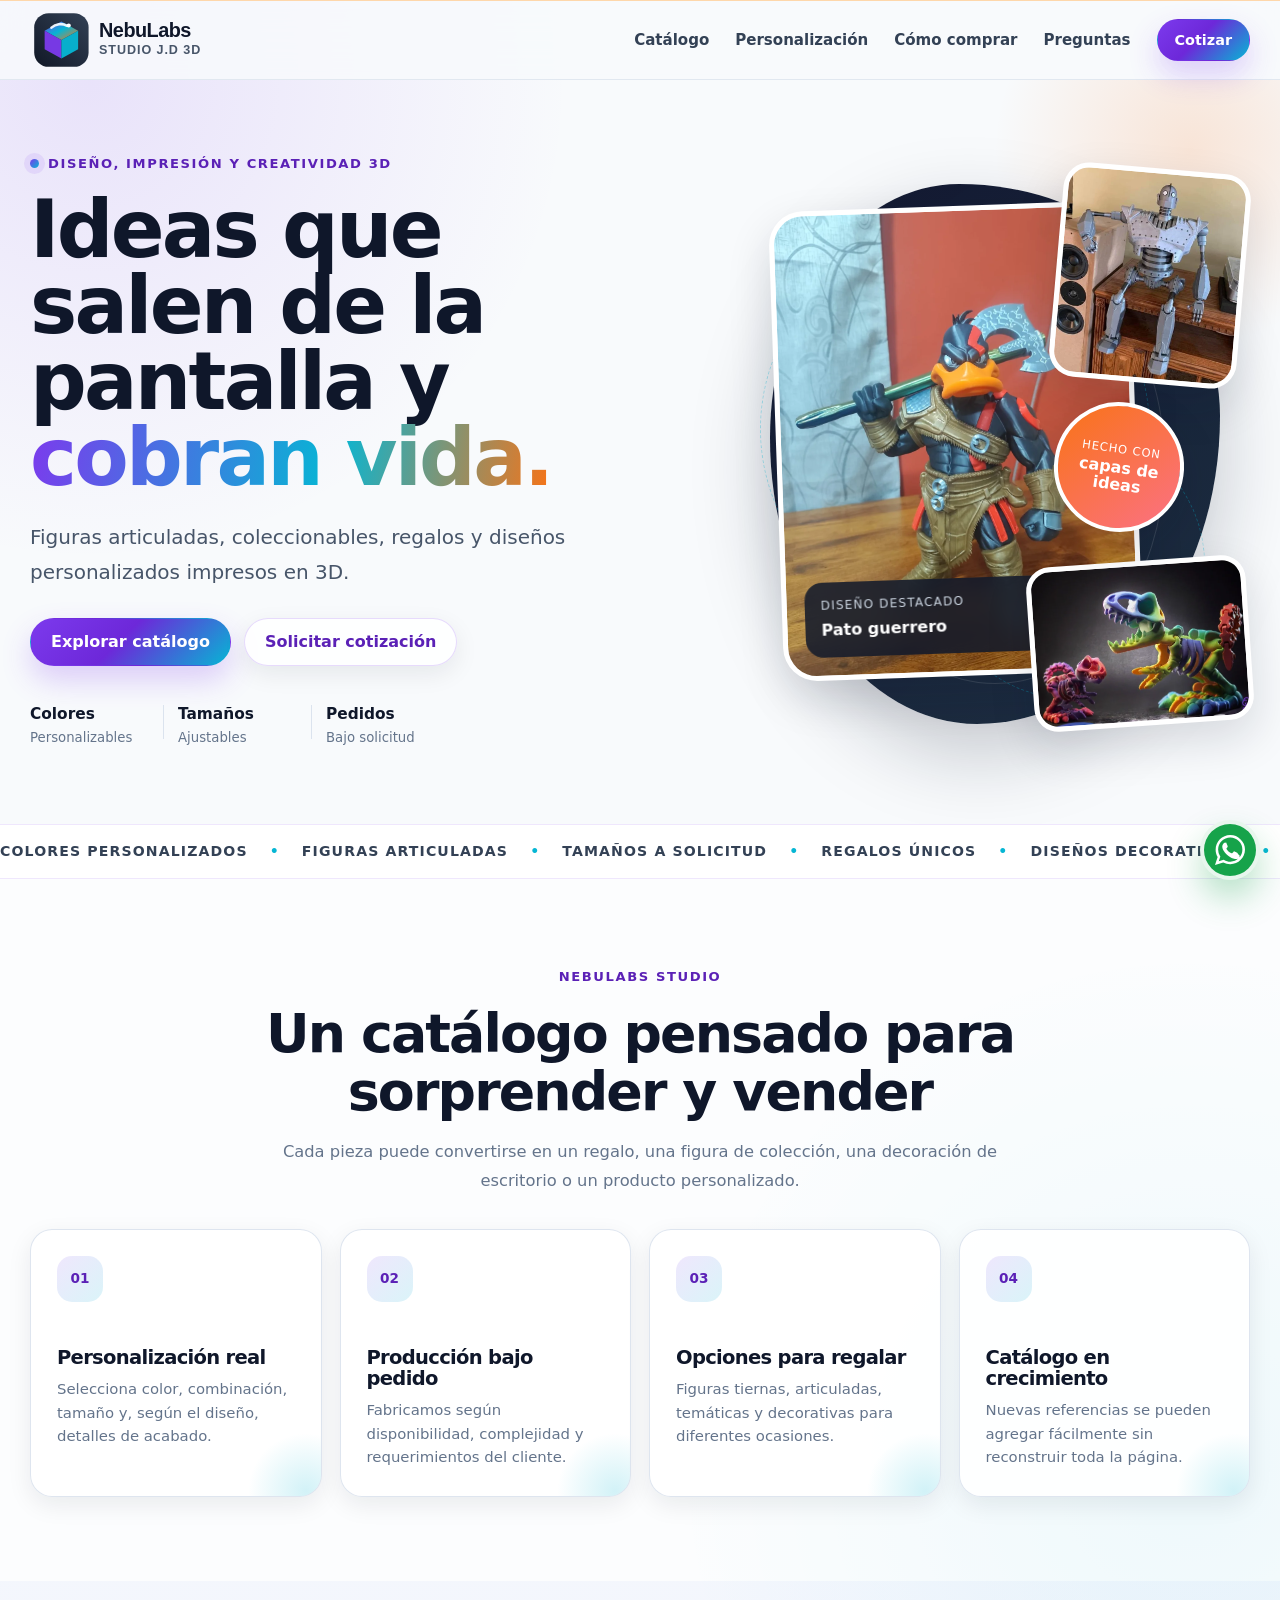
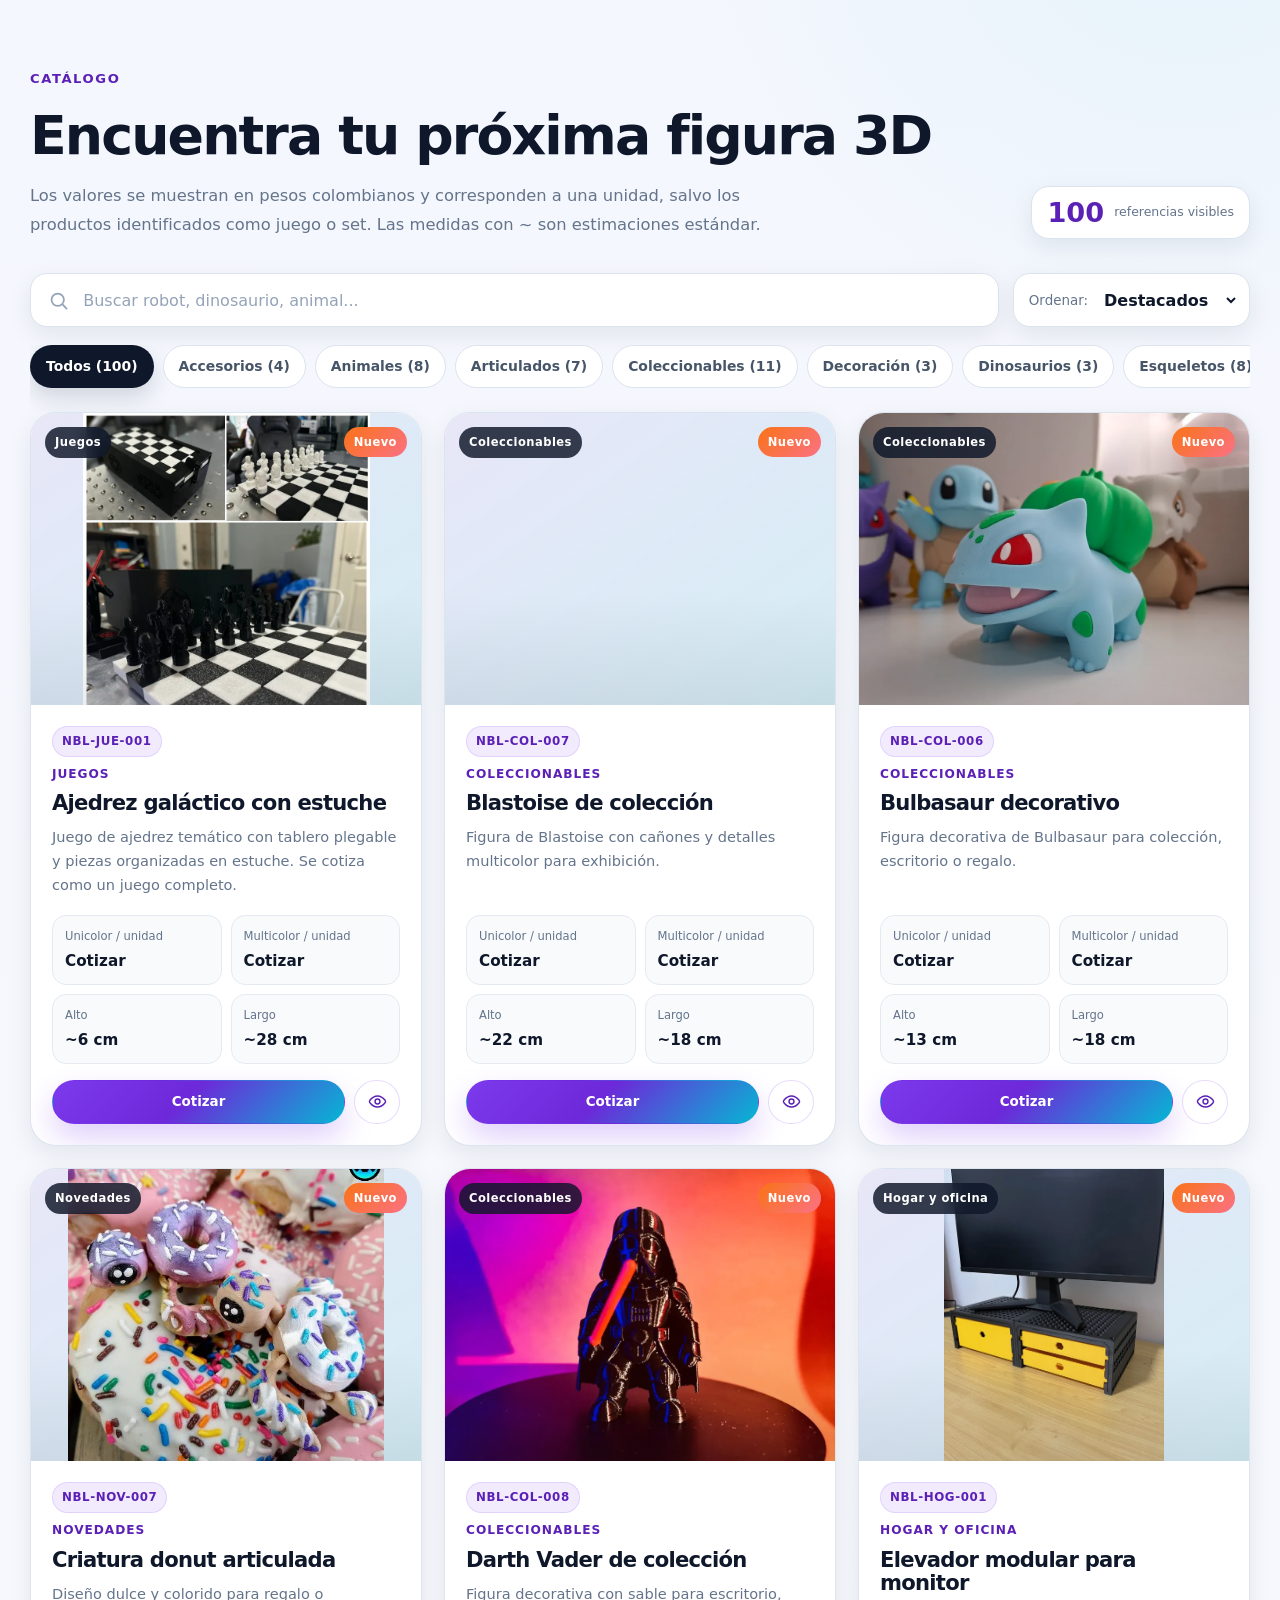
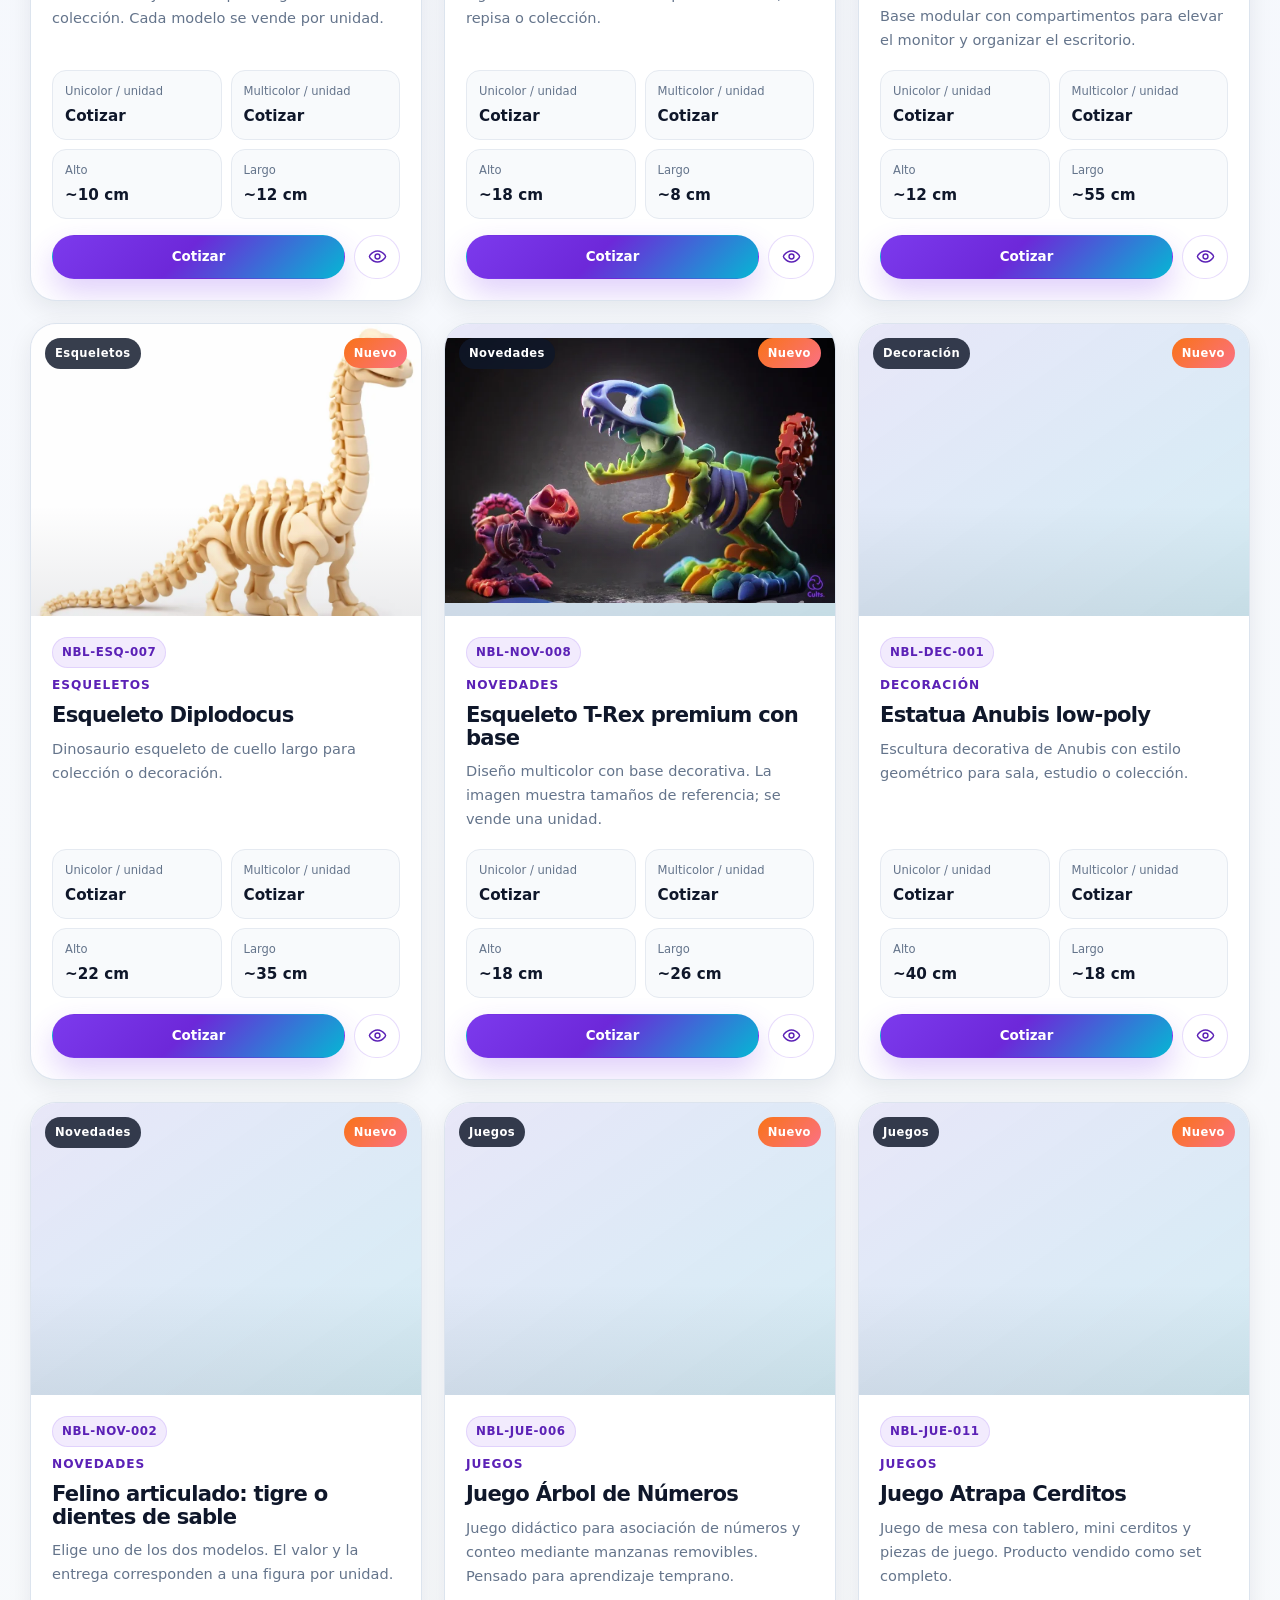
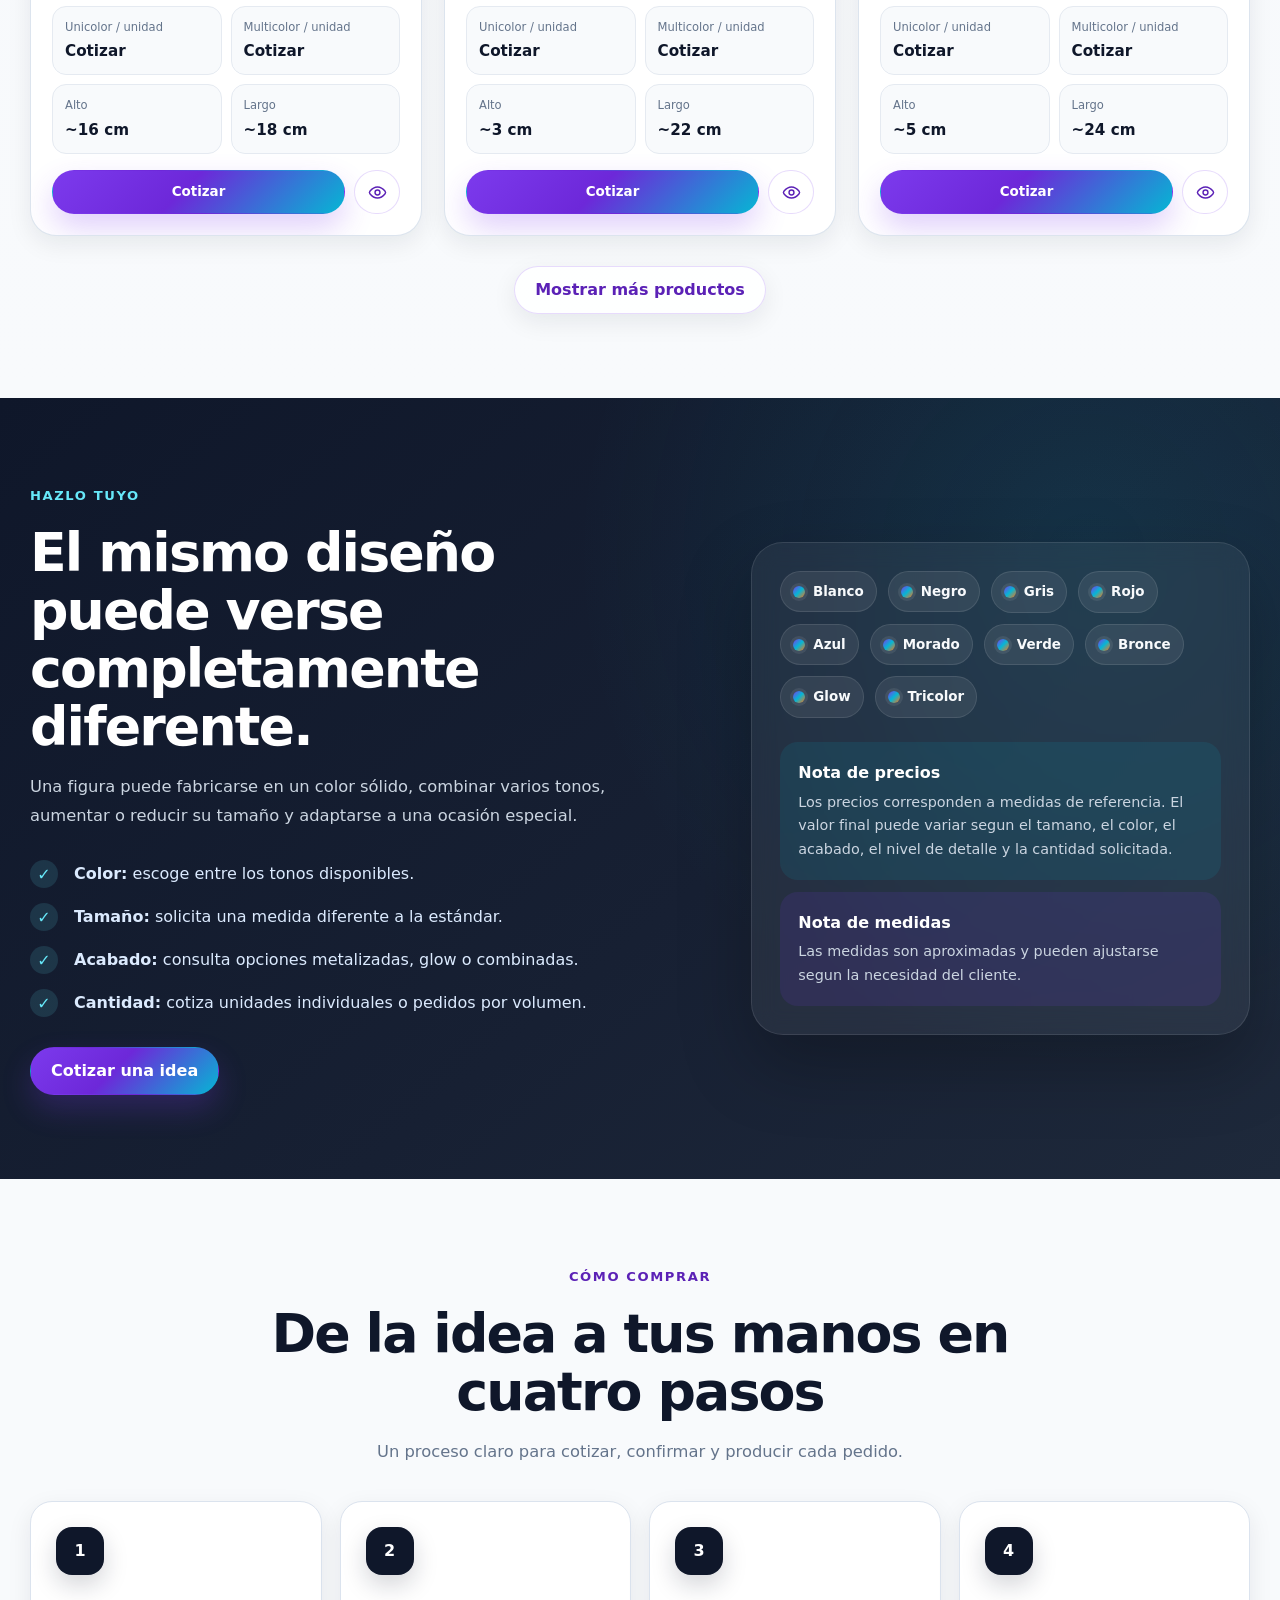
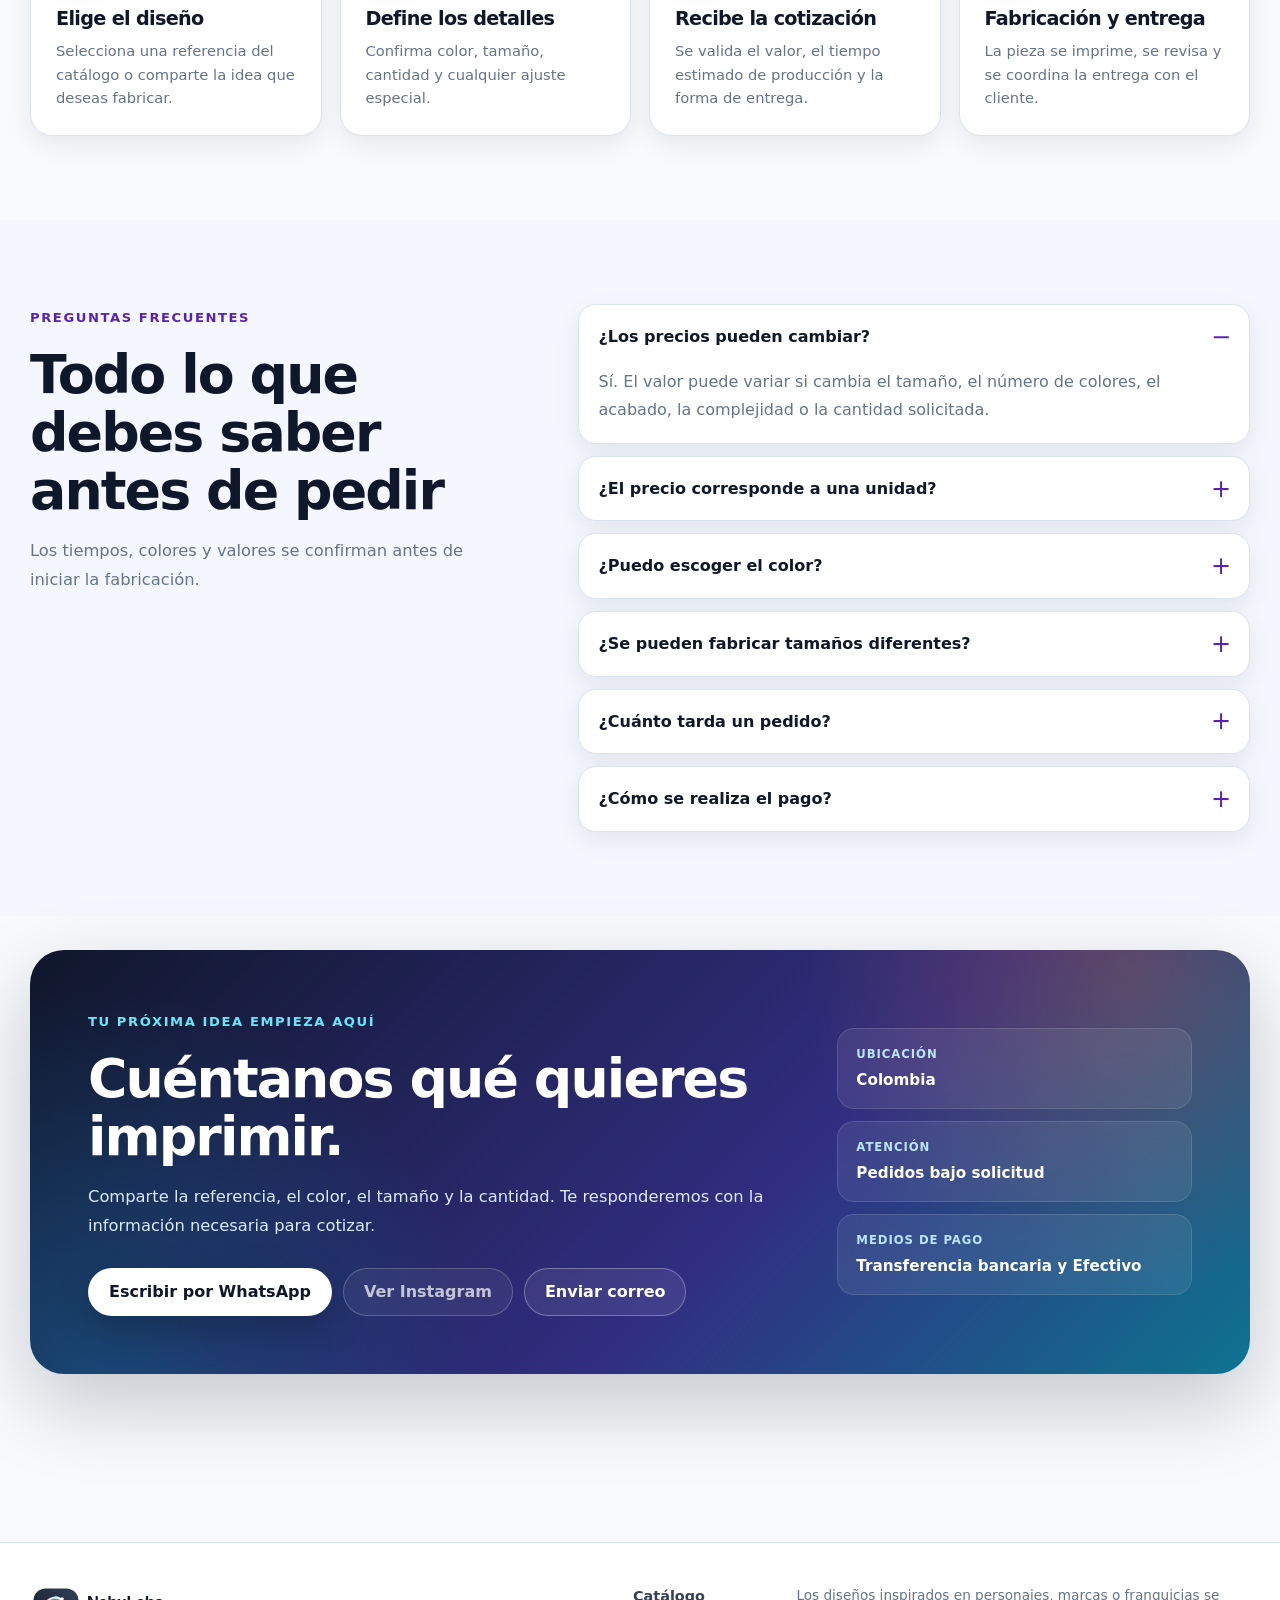
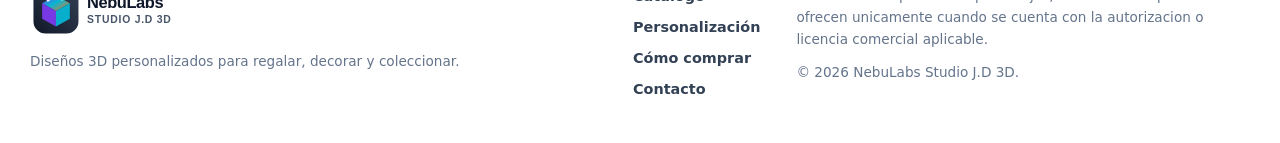
==== commit a23c4bfa: "Update index.html" ====
--- a/index.html
+++ b/index.html
@@ -21,11 +21,7 @@
   <a class="skip-link" href="#contenido">Saltar al contenido</a>
 
   <div class="setup-warning" id="setupWarning" hidden>
-    <div class="container setup-warning__inner">
-      <strong>Antes de publicar:</strong>
-      completa WhatsApp, Instagram y correo en <code>assets/js/config.js</code>.
-    </div>
-  </div>
+      </div>
 
   <header class="site-header" id="inicio">
     <div class="container nav-shell">
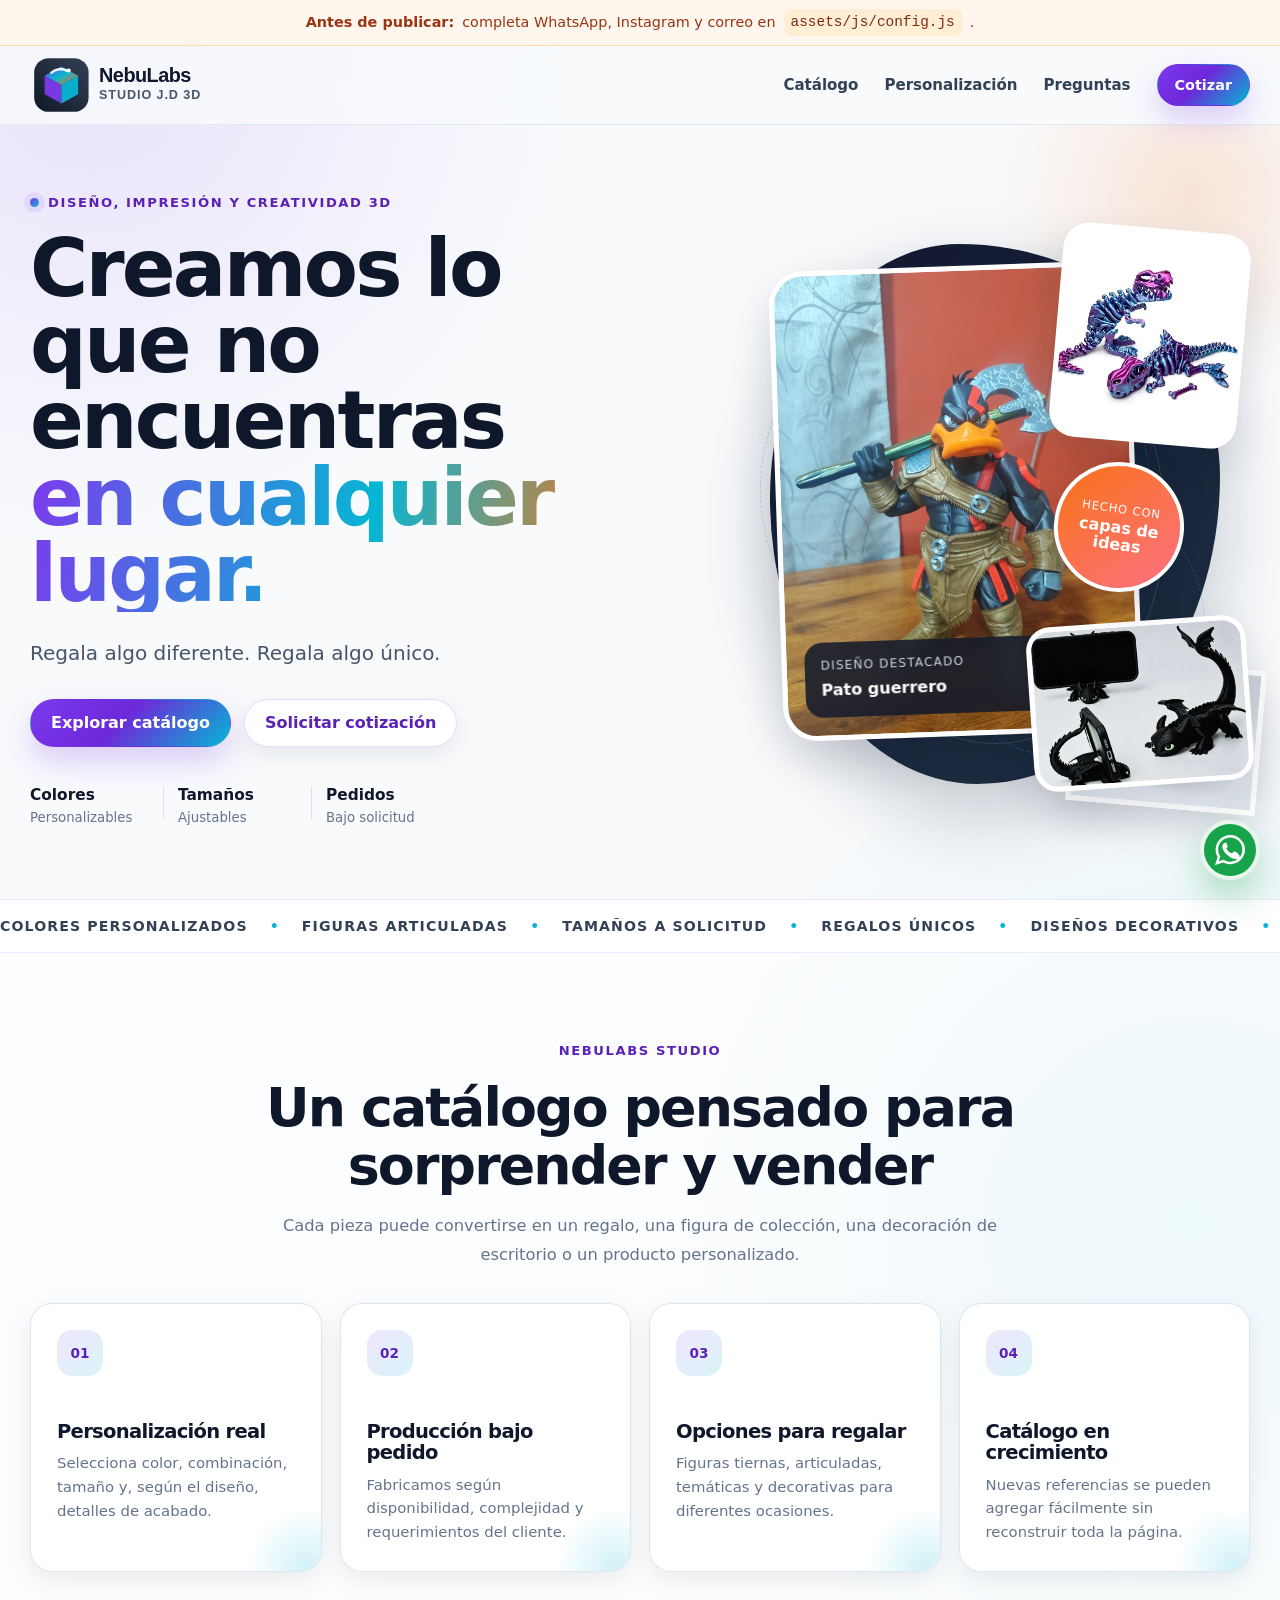
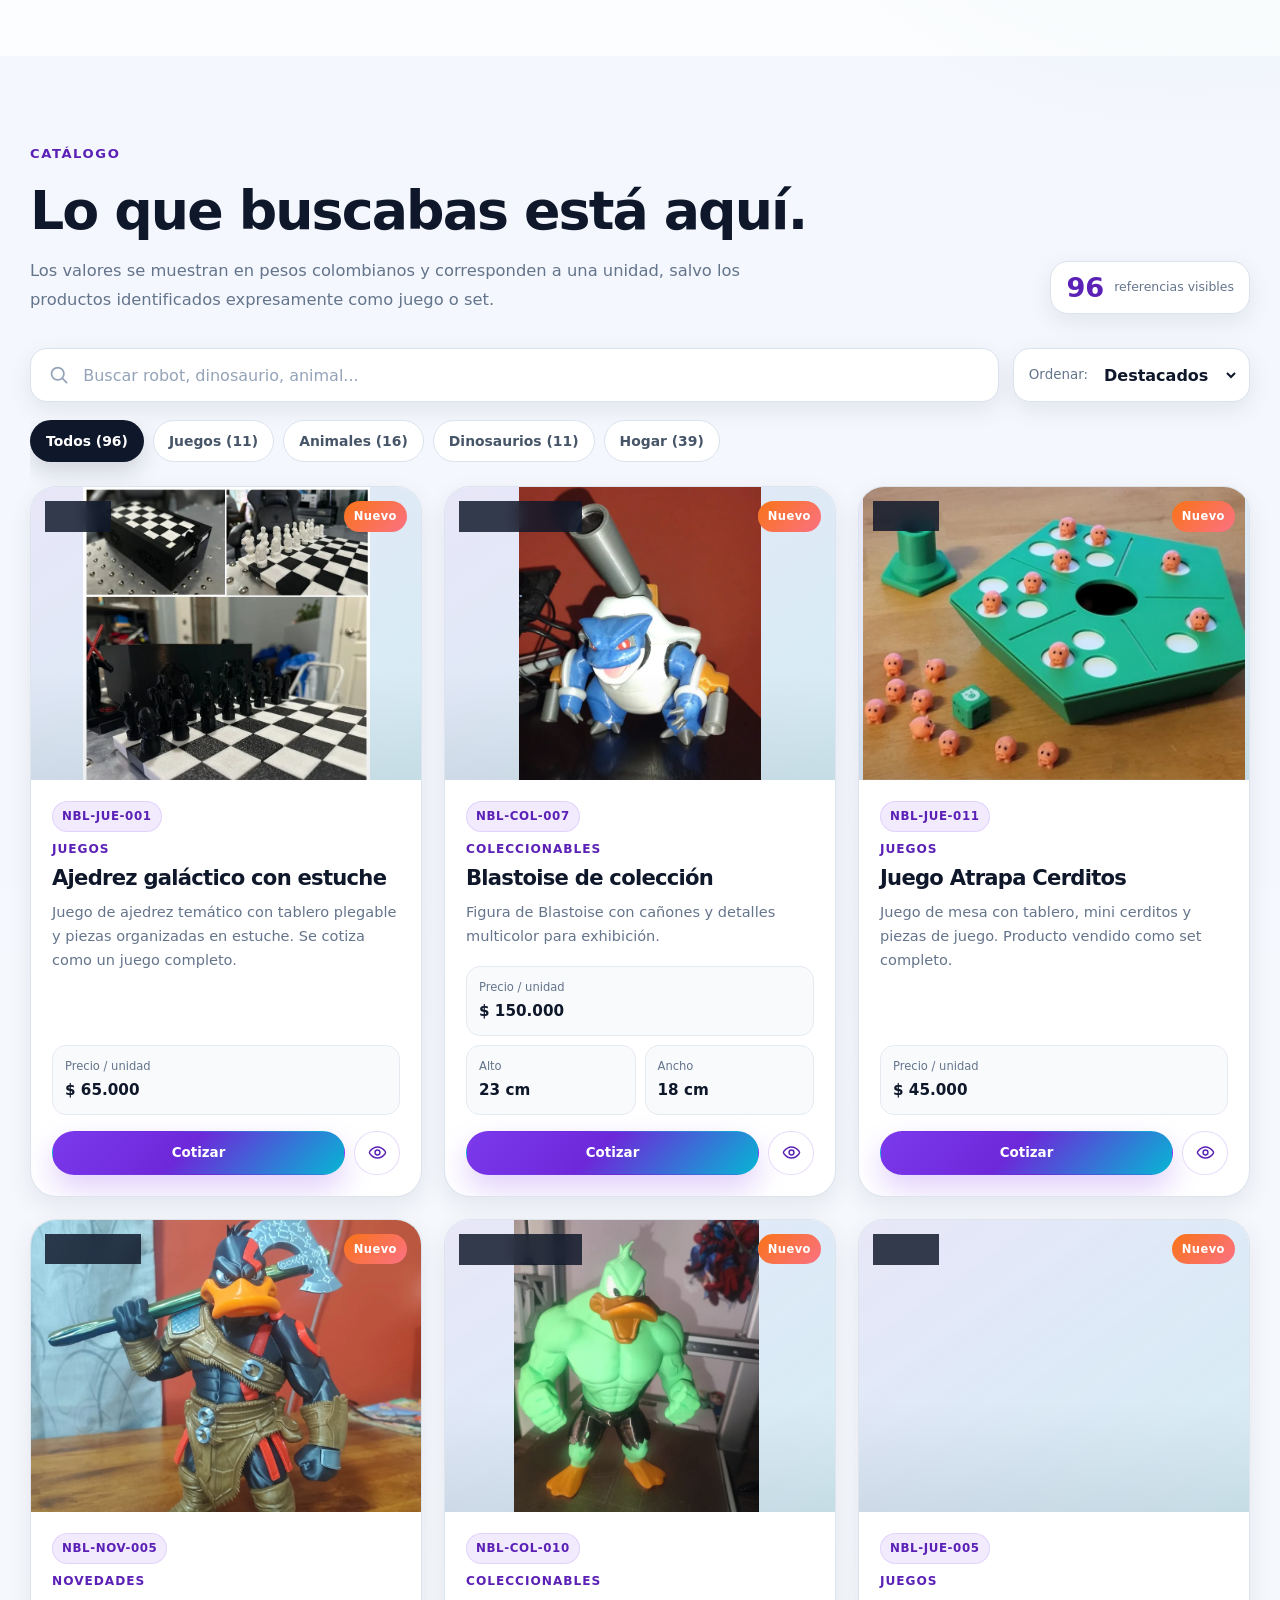
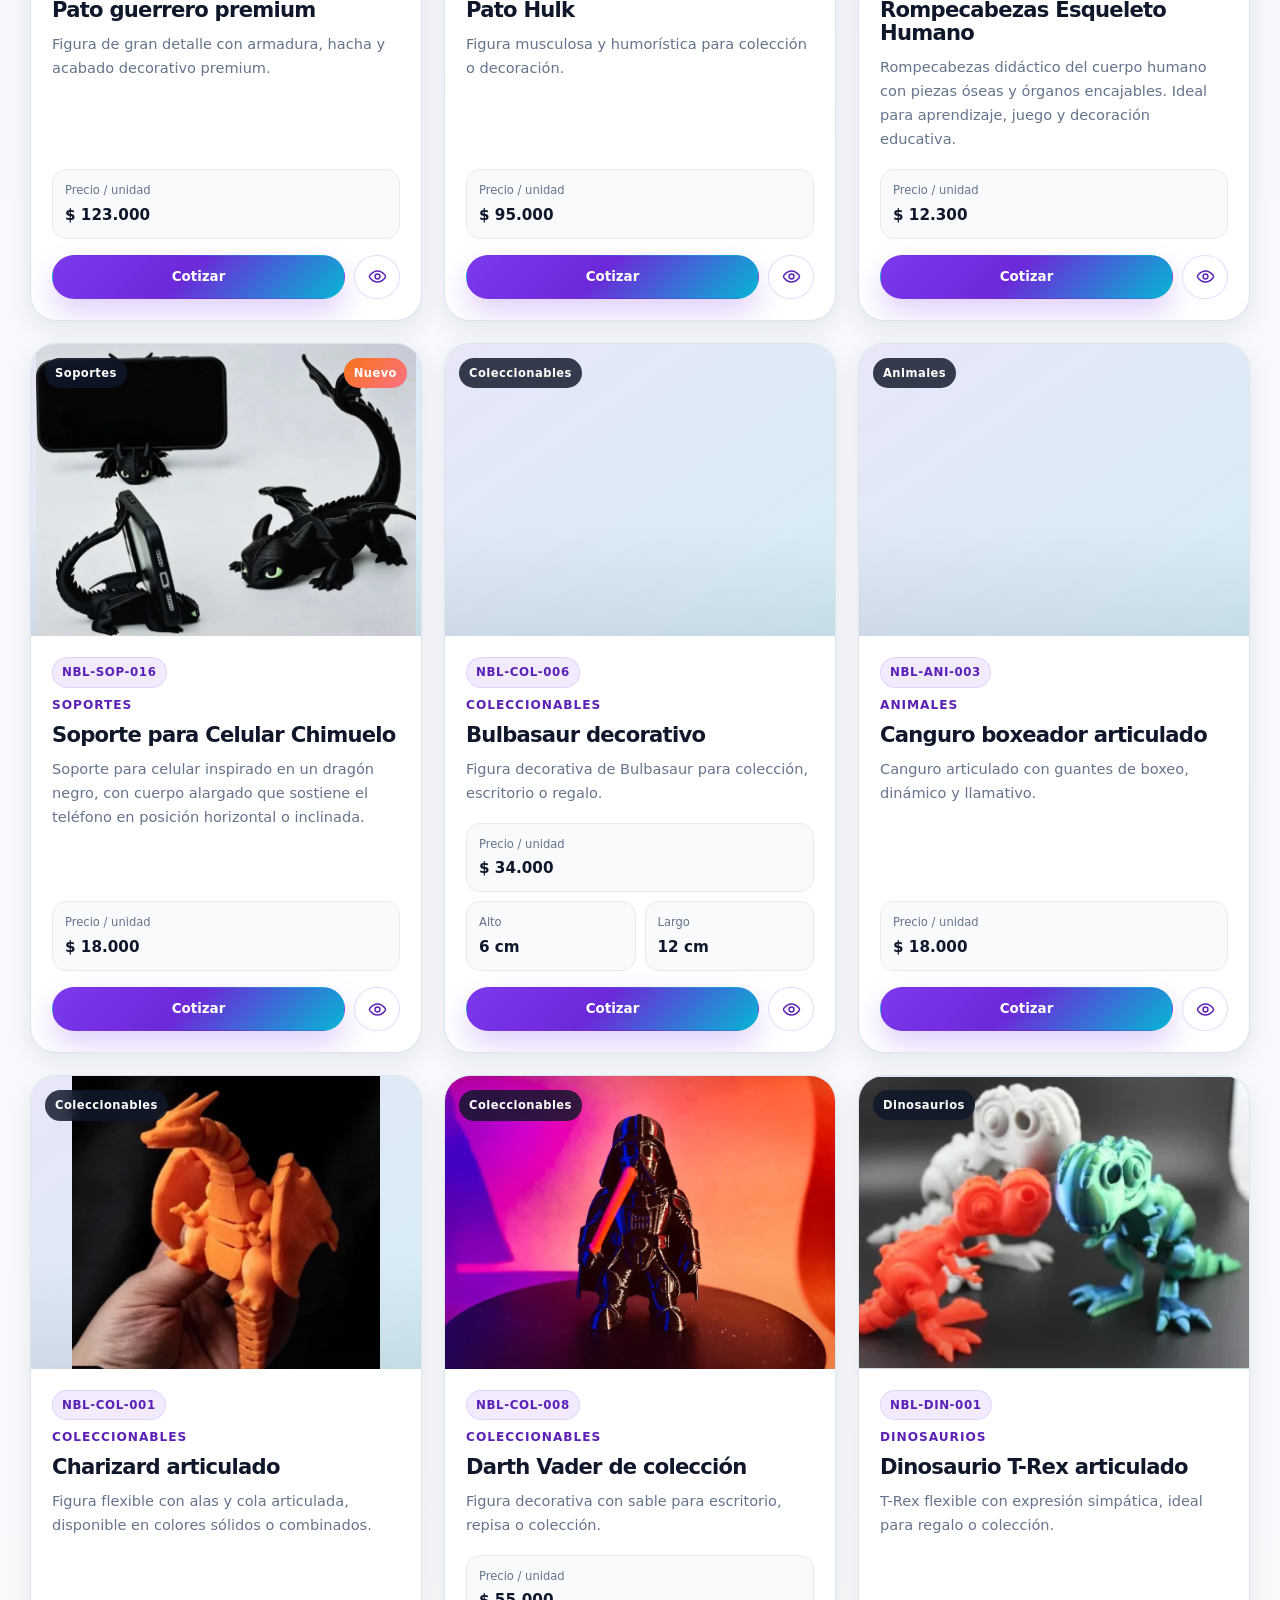
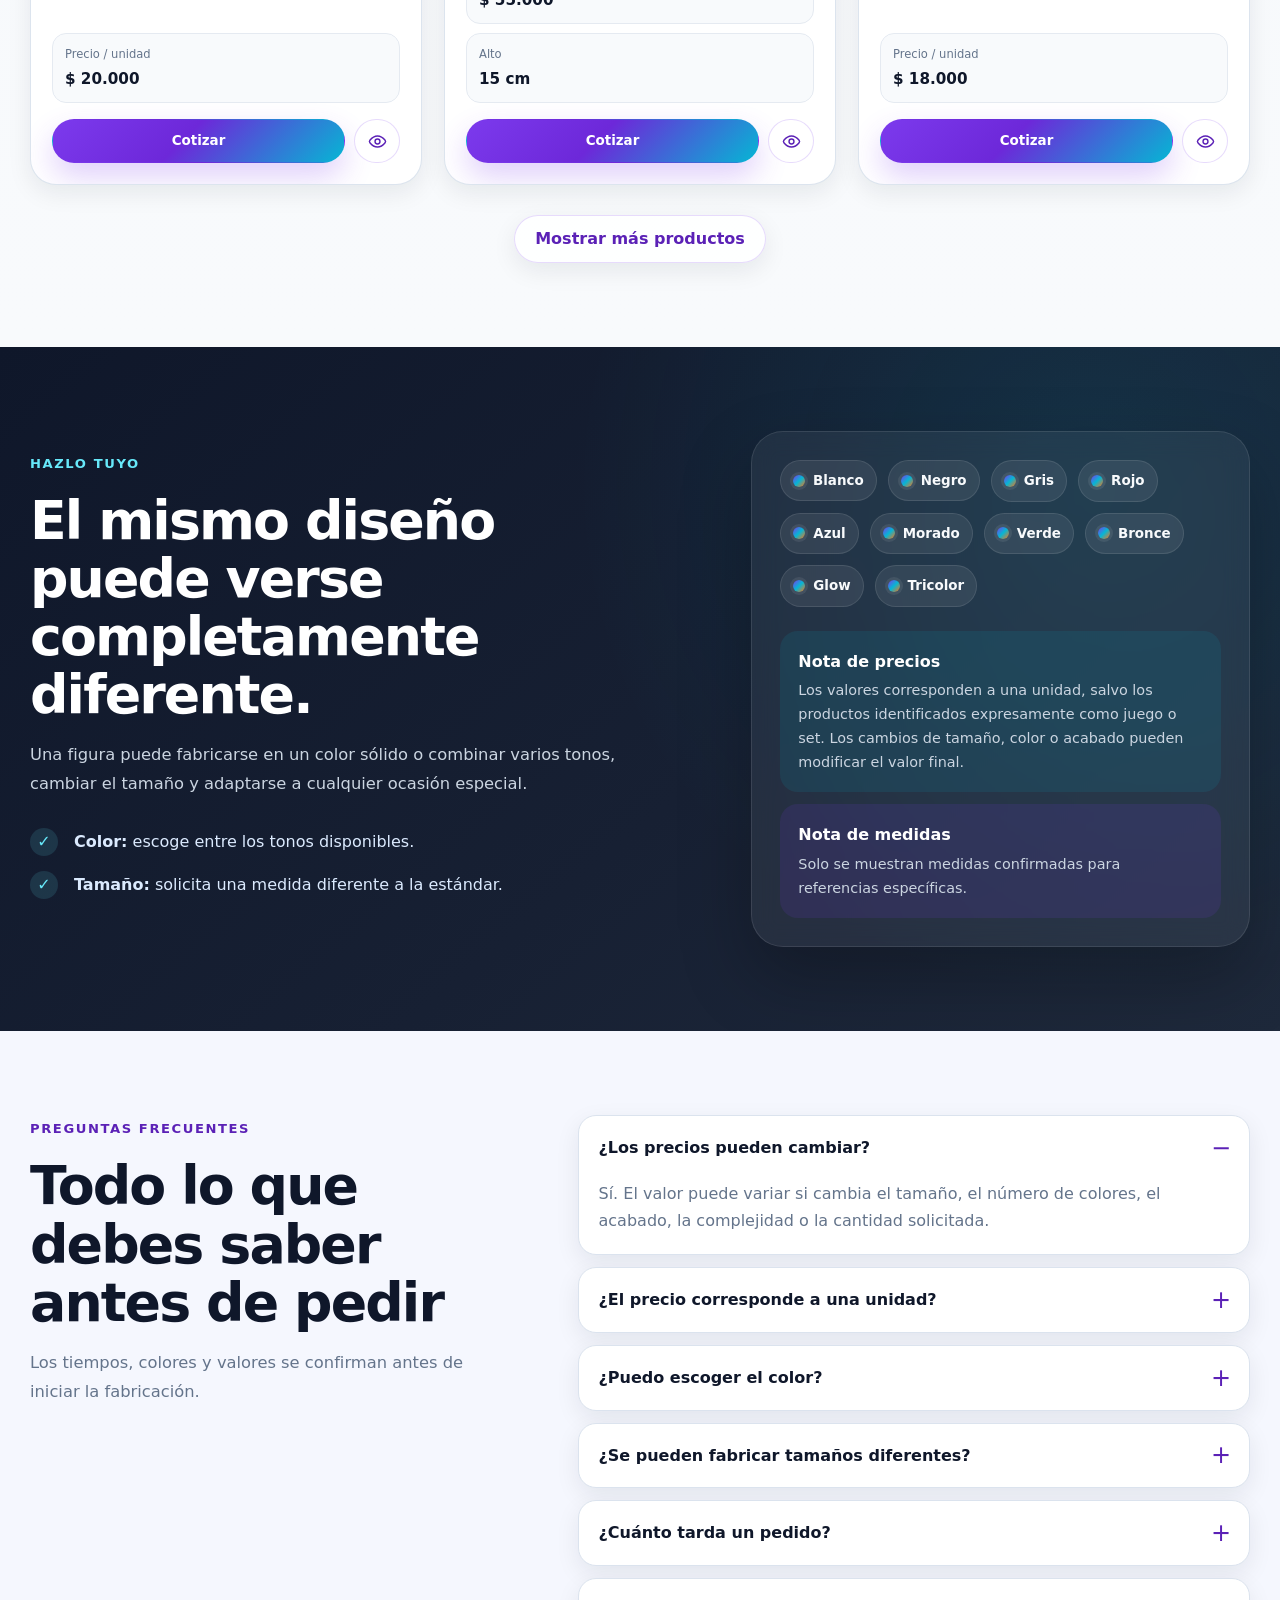
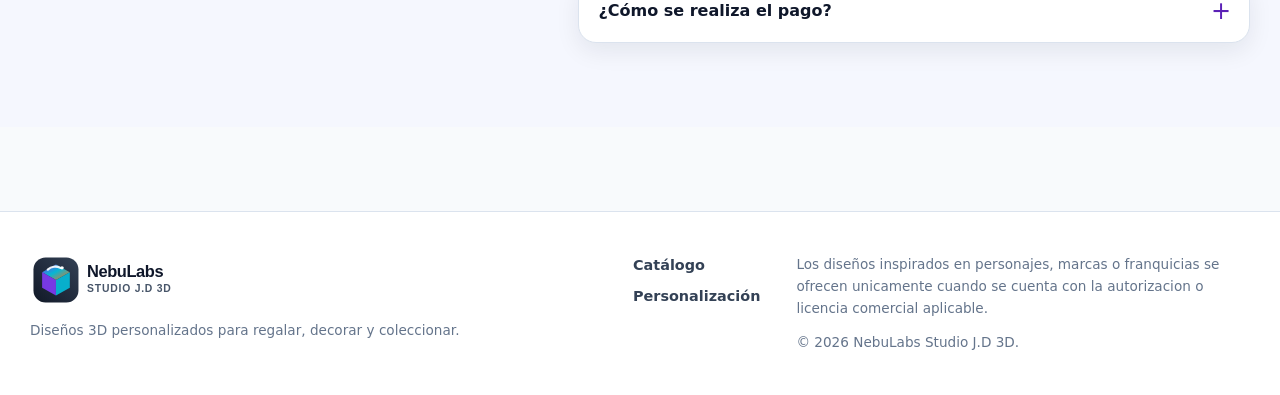
==== commit e32092a7: "Add files via upload" ====
--- a/index.html
+++ b/index.html
@@ -21,7 +21,11 @@
   <a class="skip-link" href="#contenido">Saltar al contenido</a>
 
   <div class="setup-warning" id="setupWarning" hidden>
-      </div>
+    <div class="container setup-warning__inner">
+      <strong>Antes de publicar:</strong>
+      completa WhatsApp, Instagram y correo en <code>assets/js/config.js</code>.
+    </div>
+  </div>
 
   <header class="site-header" id="inicio">
     <div class="container nav-shell">
@@ -37,9 +41,8 @@
       <nav class="main-nav" id="mainNav" aria-label="Navegación principal">
         <a href="#catalogo">Catálogo</a>
         <a href="#personalizacion">Personalización</a>
-        <a href="#proceso">Cómo comprar</a>
         <a href="#preguntas">Preguntas</a>
-        <a class="button button--small button--primary js-whatsapp" href="#contacto">Cotizar</a>
+        <a class="button button--small button--primary js-whatsapp" href="#">Cotizar</a>
       </nav>
     </div>
   </header>
@@ -53,8 +56,8 @@
             Diseño, impresión y creatividad 3D
           </div>
           <h1>
-            Ideas que salen de la pantalla y
-            <span class="gradient-text">cobran vida.</span>
+            Creamos lo que no encuentras
+            <span class="gradient-text">en cualquier lugar.</span>
           </h1>
           <p class="hero-lead" id="heroDescription">
             Figuras, juegos, materas, soportes, organizadores y diseños personalizados impresos en 3D.
@@ -62,7 +65,7 @@
 
           <div class="hero-actions">
             <a class="button button--primary" href="#catalogo">Explorar catálogo</a>
-            <a class="button button--ghost js-whatsapp" href="#contacto">Solicitar cotización</a>
+            <a class="button button--ghost js-whatsapp" href="#">Solicitar cotización</a>
           </div>
 
           <div class="hero-trust" aria-label="Características principales">
@@ -94,11 +97,15 @@
           </figure>
 
           <figure class="hero-card hero-card--top">
-            <img src="assets/images/productos/robot-gigante.webp" alt="Robot gigante articulado impreso en 3D">
+            <img src="assets/images/productos/esqueleto-trex-colorido.webp" alt="Esqueleto T-Rex articulado impreso en 3D">
           </figure>
 
           <figure class="hero-card hero-card--bottom">
-            <img src="assets/images/productos/esqueletos-trex-premium.webp" alt="Esqueletos de dinosaurio impresos en 3D">
+            <img src="assets/images/productos/soporte-celular-chimuelo.webp" alt="Soporte para celular Chimuelo impreso en 3D">
+          </figure>
+
+          <figure class="hero-card hero-card--extra">
+            <img src="assets/images/productos/pinguino-tambaleante.webp" alt="Pingüino tambaleante impreso en 3D">
           </figure>
 
           <div class="hero-sticker">
@@ -164,9 +171,9 @@
           <span class="section-kicker">Catálogo</span>
           <div class="heading-row">
             <div>
-              <h2>Encuentra tu próxima figura 3D</h2>
+              <h2>Lo que buscabas está aquí.</h2>
               <p>
-                Los valores se muestran en pesos colombianos y corresponden a una unidad, salvo los productos identificados como juego o set. Las medidas con ~ son estimaciones estándar.
+                Los valores se muestran en pesos colombianos y corresponden a una unidad, salvo los productos identificados expresamente como juego o set.
               </p>
             </div>
             <div class="catalog-count" aria-live="polite">
@@ -211,17 +218,14 @@
           <span class="section-kicker">Hazlo tuyo</span>
           <h2>El mismo diseño puede verse completamente diferente.</h2>
           <p>
-            Una figura puede fabricarse en un color sólido, combinar varios tonos, aumentar o reducir su tamaño y adaptarse a una ocasión especial.
+            Una figura puede fabricarse en un color sólido o combinar varios tonos, cambiar el tamaño y adaptarse a cualquier ocasión especial.
           </p>
 
           <div class="custom-list">
             <div><span>✓</span><p><strong>Color:</strong> escoge entre los tonos disponibles.</p></div>
             <div><span>✓</span><p><strong>Tamaño:</strong> solicita una medida diferente a la estándar.</p></div>
-            <div><span>✓</span><p><strong>Acabado:</strong> consulta opciones metalizadas, glow o combinadas.</p></div>
-            <div><span>✓</span><p><strong>Cantidad:</strong> cotiza unidades individuales o pedidos por volumen.</p></div>
-          </div>
-
-          <a class="button button--primary js-whatsapp" href="#contacto">Cotizar una idea</a>
+          </div>
+
         </div>
 
         <div class="custom-panel reveal">
@@ -234,39 +238,6 @@
             <strong>Nota de medidas</strong>
             <p id="measureNotice"></p>
           </div>
-        </div>
-      </div>
-    </section>
-
-    <section class="process-section section-shell" id="proceso">
-      <div class="container">
-        <div class="section-heading section-heading--center reveal">
-          <span class="section-kicker">Cómo comprar</span>
-          <h2>De la idea a tus manos en cuatro pasos</h2>
-          <p>Un proceso claro para cotizar, confirmar y producir cada pedido.</p>
-        </div>
-
-        <div class="process-grid">
-          <article class="process-card reveal">
-            <span>1</span>
-            <h3>Elige el diseño</h3>
-            <p>Selecciona una referencia del catálogo o comparte la idea que deseas fabricar.</p>
-          </article>
-          <article class="process-card reveal">
-            <span>2</span>
-            <h3>Define los detalles</h3>
-            <p>Confirma color, tamaño, cantidad y cualquier ajuste especial.</p>
-          </article>
-          <article class="process-card reveal">
-            <span>3</span>
-            <h3>Recibe la cotización</h3>
-            <p>Se valida el valor, el tiempo estimado de producción y la forma de entrega.</p>
-          </article>
-          <article class="process-card reveal">
-            <span>4</span>
-            <h3>Fabricación y entrega</h3>
-            <p>La pieza se imprime, se revisa y se coordina la entrega con el cliente.</p>
-          </article>
         </div>
       </div>
     </section>
@@ -309,40 +280,6 @@
         </div>
       </div>
     </section>
-
-    <section class="contact-section section-shell" id="contacto">
-      <div class="container">
-        <div class="contact-card reveal">
-          <div class="contact-copy">
-            <span class="section-kicker section-kicker--light">Tu próxima idea empieza aquí</span>
-            <h2>Cuéntanos qué quieres imprimir.</h2>
-            <p>
-              Comparte la referencia, el color, el tamaño y la cantidad. Te responderemos con la información necesaria para cotizar.
-            </p>
-            <div class="contact-actions">
-              <a class="button button--light js-whatsapp" href="#">Escribir por WhatsApp</a>
-              <a class="button button--outline-light" id="instagramLink" href="#" target="_blank" rel="noopener">Ver Instagram</a>
-              <a class="button button--outline-light" id="emailLink" href="#">Enviar correo</a>
-            </div>
-          </div>
-
-          <div class="contact-meta">
-            <div>
-              <span>Ubicación</span>
-              <strong id="locationText">Colombia</strong>
-            </div>
-            <div>
-              <span>Atención</span>
-              <strong>Pedidos bajo solicitud</strong>
-            </div>
-            <div>
-              <span>Medios de pago</span>
-              <strong id="paymentShort">Transferencia y efectivo</strong>
-            </div>
-          </div>
-        </div>
-      </div>
-    </section>
   </main>
 
   <footer class="site-footer">
@@ -355,8 +292,6 @@
       <div class="footer-links">
         <a href="#catalogo">Catálogo</a>
         <a href="#personalizacion">Personalización</a>
-        <a href="#proceso">Cómo comprar</a>
-        <a href="#contacto">Contacto</a>
       </div>
 
       <div class="footer-legal">
@@ -366,7 +301,7 @@
     </div>
   </footer>
 
-  <a class="floating-whatsapp js-whatsapp" href="#contacto" aria-label="Contactar por WhatsApp">
+  <a class="floating-whatsapp js-whatsapp" href="#" aria-label="Contactar por WhatsApp">
     <svg viewBox="0 0 24 24" aria-hidden="true"><path d="M20.5 3.5A11.6 11.6 0 0 0 12.2 0C5.7 0 .5 5.2.5 11.7c0 2.1.6 4.1 1.6 5.9L0 24l6.6-2.1a11.6 11.6 0 0 0 5.6 1.4h.1c6.4 0 11.7-5.2 11.7-11.7 0-3.1-1.2-6-3.5-8.1Zm-8.2 17.8h-.1c-1.7 0-3.4-.5-4.9-1.4l-.4-.2-3.9 1.2 1.3-3.8-.3-.4a9.6 9.6 0 0 1-1.5-5.1A9.7 9.7 0 0 1 12.2 2c2.6 0 5 1 6.8 2.8a9.6 9.6 0 0 1 2.9 6.9 9.7 9.7 0 0 1-9.6 9.6Zm5.3-7.3c-.3-.1-1.7-.8-2-.9-.3-.1-.5-.1-.7.2s-.8.9-1 1.1c-.2.2-.4.2-.7.1-.3-.2-1.2-.4-2.4-1.4a8.7 8.7 0 0 1-1.6-2c-.2-.3 0-.5.1-.6l.5-.6.3-.5c.1-.2.1-.4 0-.6-.1-.1-.7-1.6-.9-2.2-.2-.6-.5-.5-.7-.5h-.6c-.2 0-.6.1-.9.4-.3.3-1.2 1.2-1.2 2.9 0 1.7 1.3 3.4 1.4 3.6.2.2 2.5 3.8 6.1 5.3.9.4 1.5.6 2 .7.9.3 1.7.2 2.3.1.7-.1 1.7-.7 1.9-1.4.2-.7.2-1.3.2-1.4-.1-.1-.3-.2-.6-.4Z" fill="currentColor"/></svg>
   </a>
 
--- a/assets/css/styles.css
+++ b/assets/css/styles.css
@@ -1888,3 +1888,20 @@
 
 /* ID comercial de producto */
 .product-code{display:inline-flex;align-items:center;width:max-content;margin-bottom:8px;padding:5px 9px;border-radius:999px;background:rgba(124,58,237,.10);color:#5b21b6;font-size:.74rem;font-weight:800;letter-spacing:.05em;border:1px solid rgba(124,58,237,.14)}
+
+
+/* Ajustes catálogo agosto 2026 */
+.hero-card--extra {
+  position:absolute;
+  width:34%;
+  right:-2%;
+  bottom:1%;
+  transform:rotate(5deg);
+  z-index:4;
+}
+.hero-card--extra img { width:100%; height:100%; object-fit:cover; }
+.price-grid--single { grid-template-columns:1fr; }
+.measure-line--confirmed { grid-template-columns:repeat(auto-fit,minmax(90px,1fr)); }
+@media (max-width: 760px) {
+  .hero-card--extra { width:31%; right:1%; bottom:0; }
+}
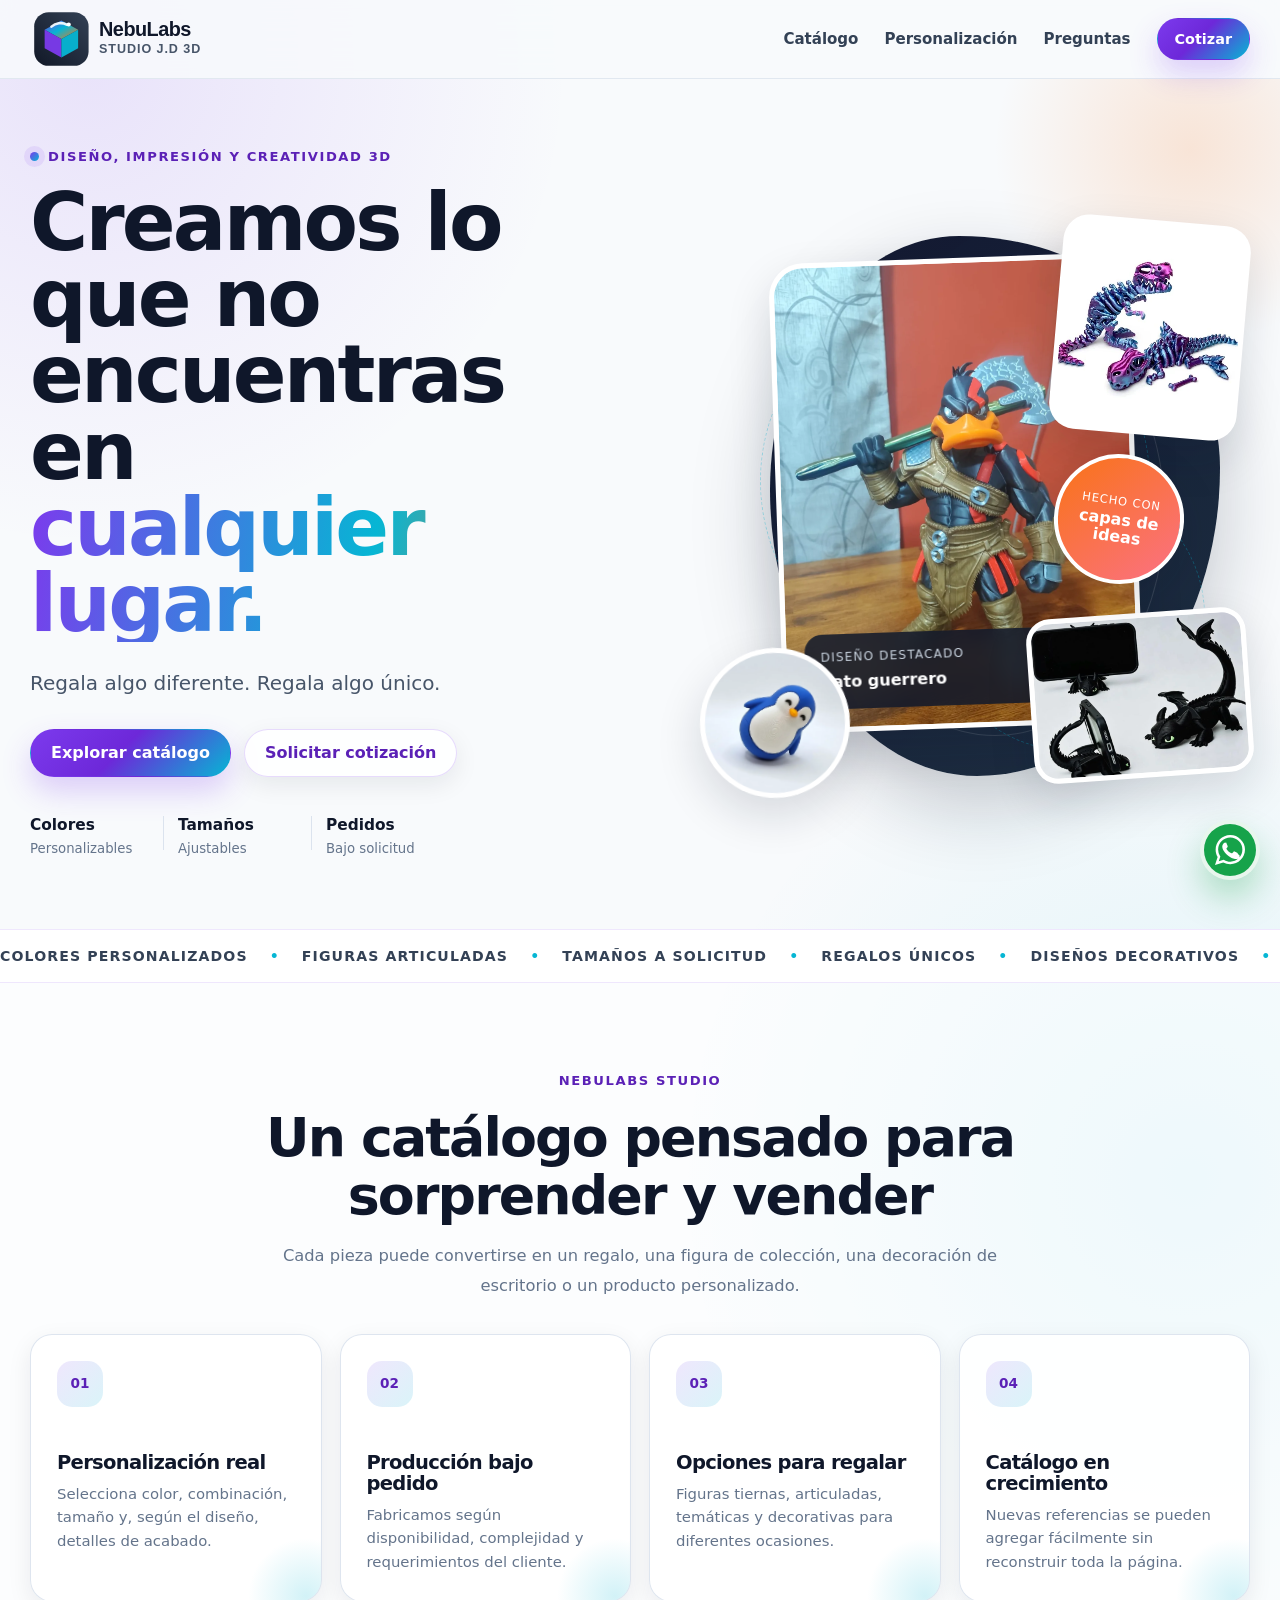
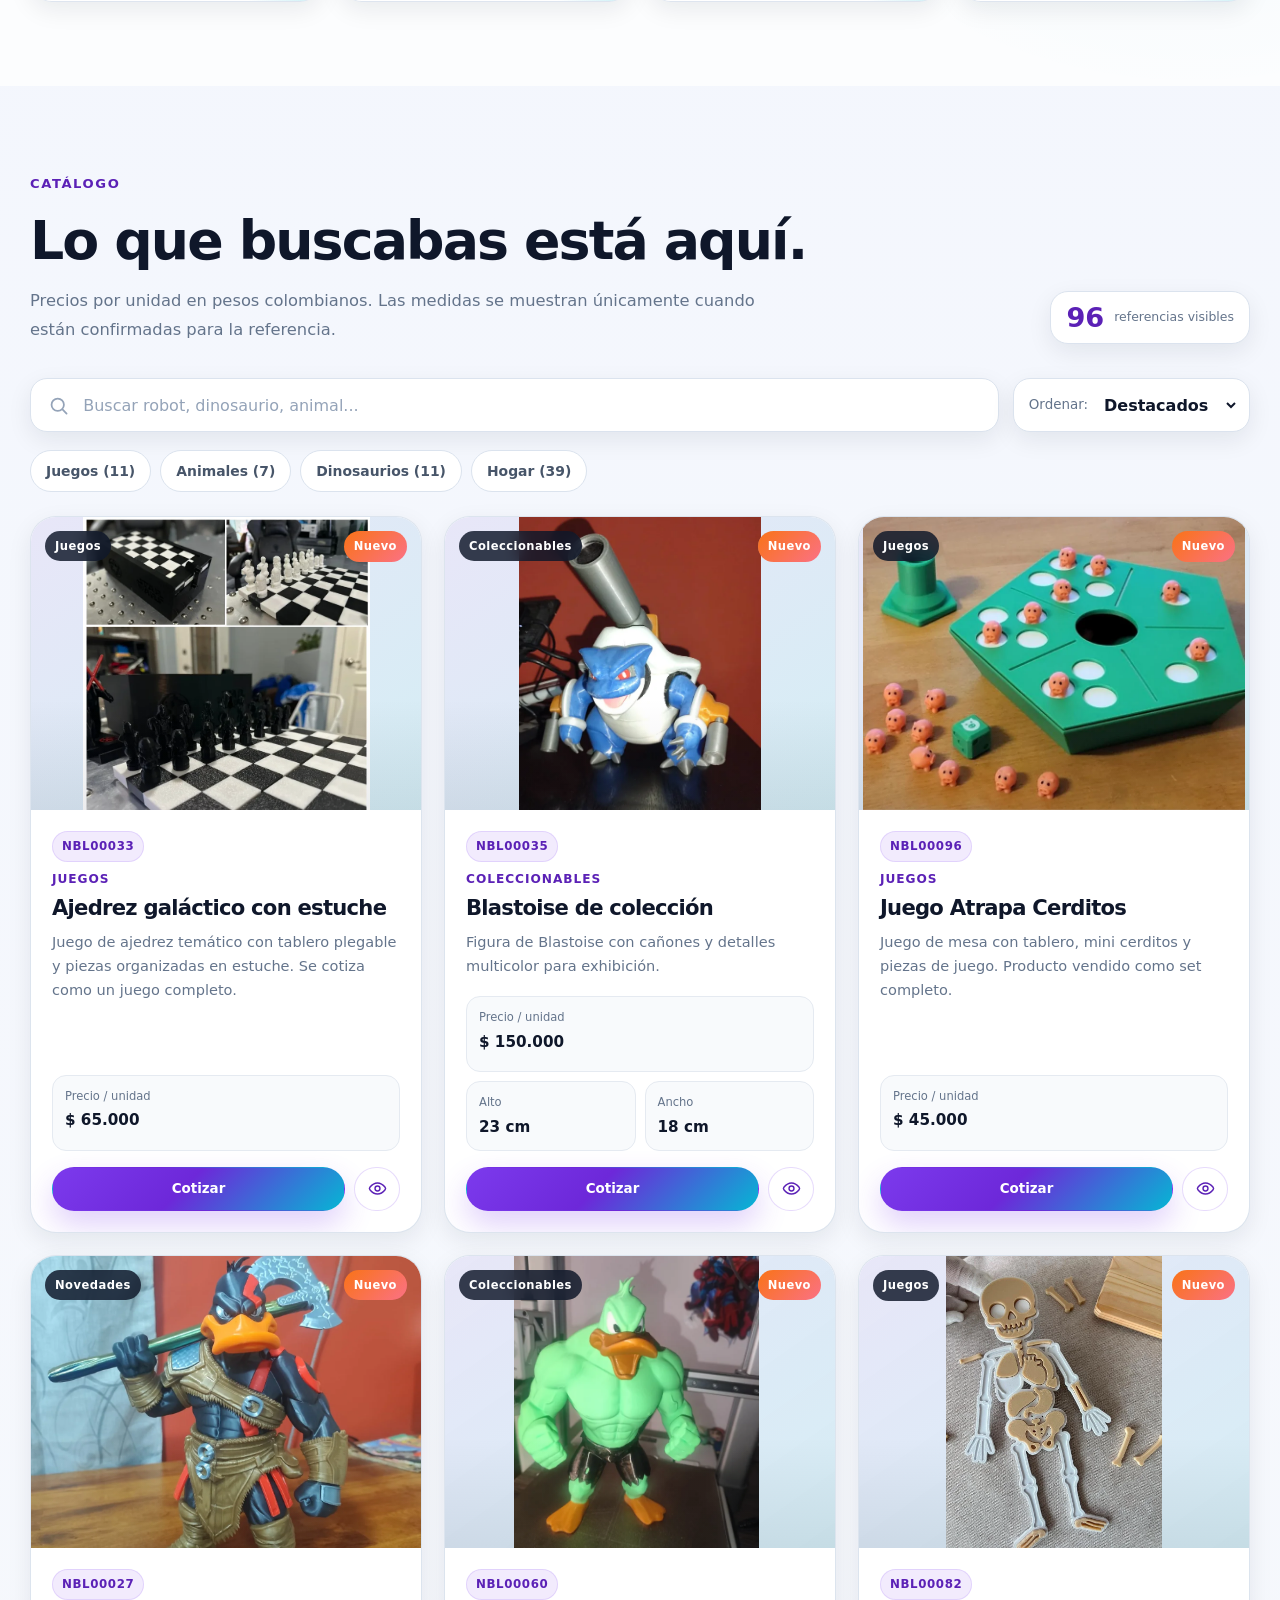
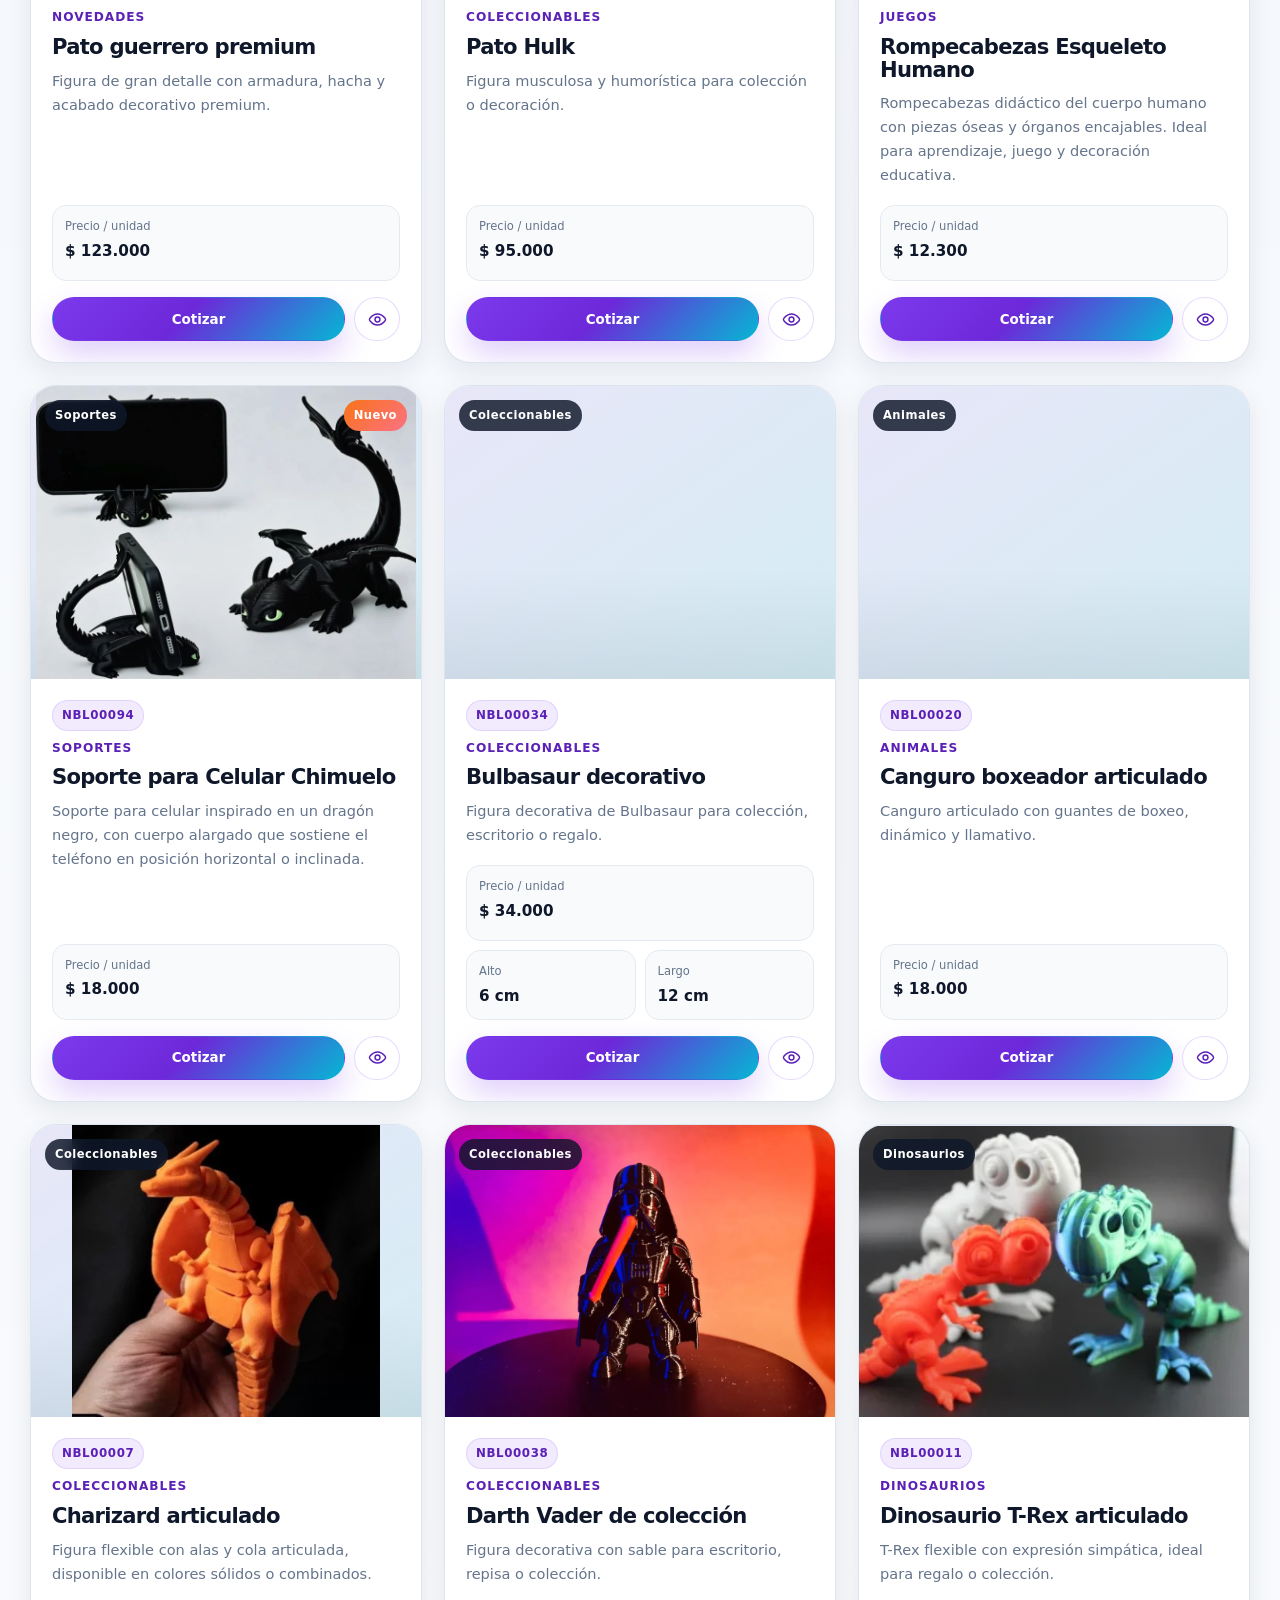
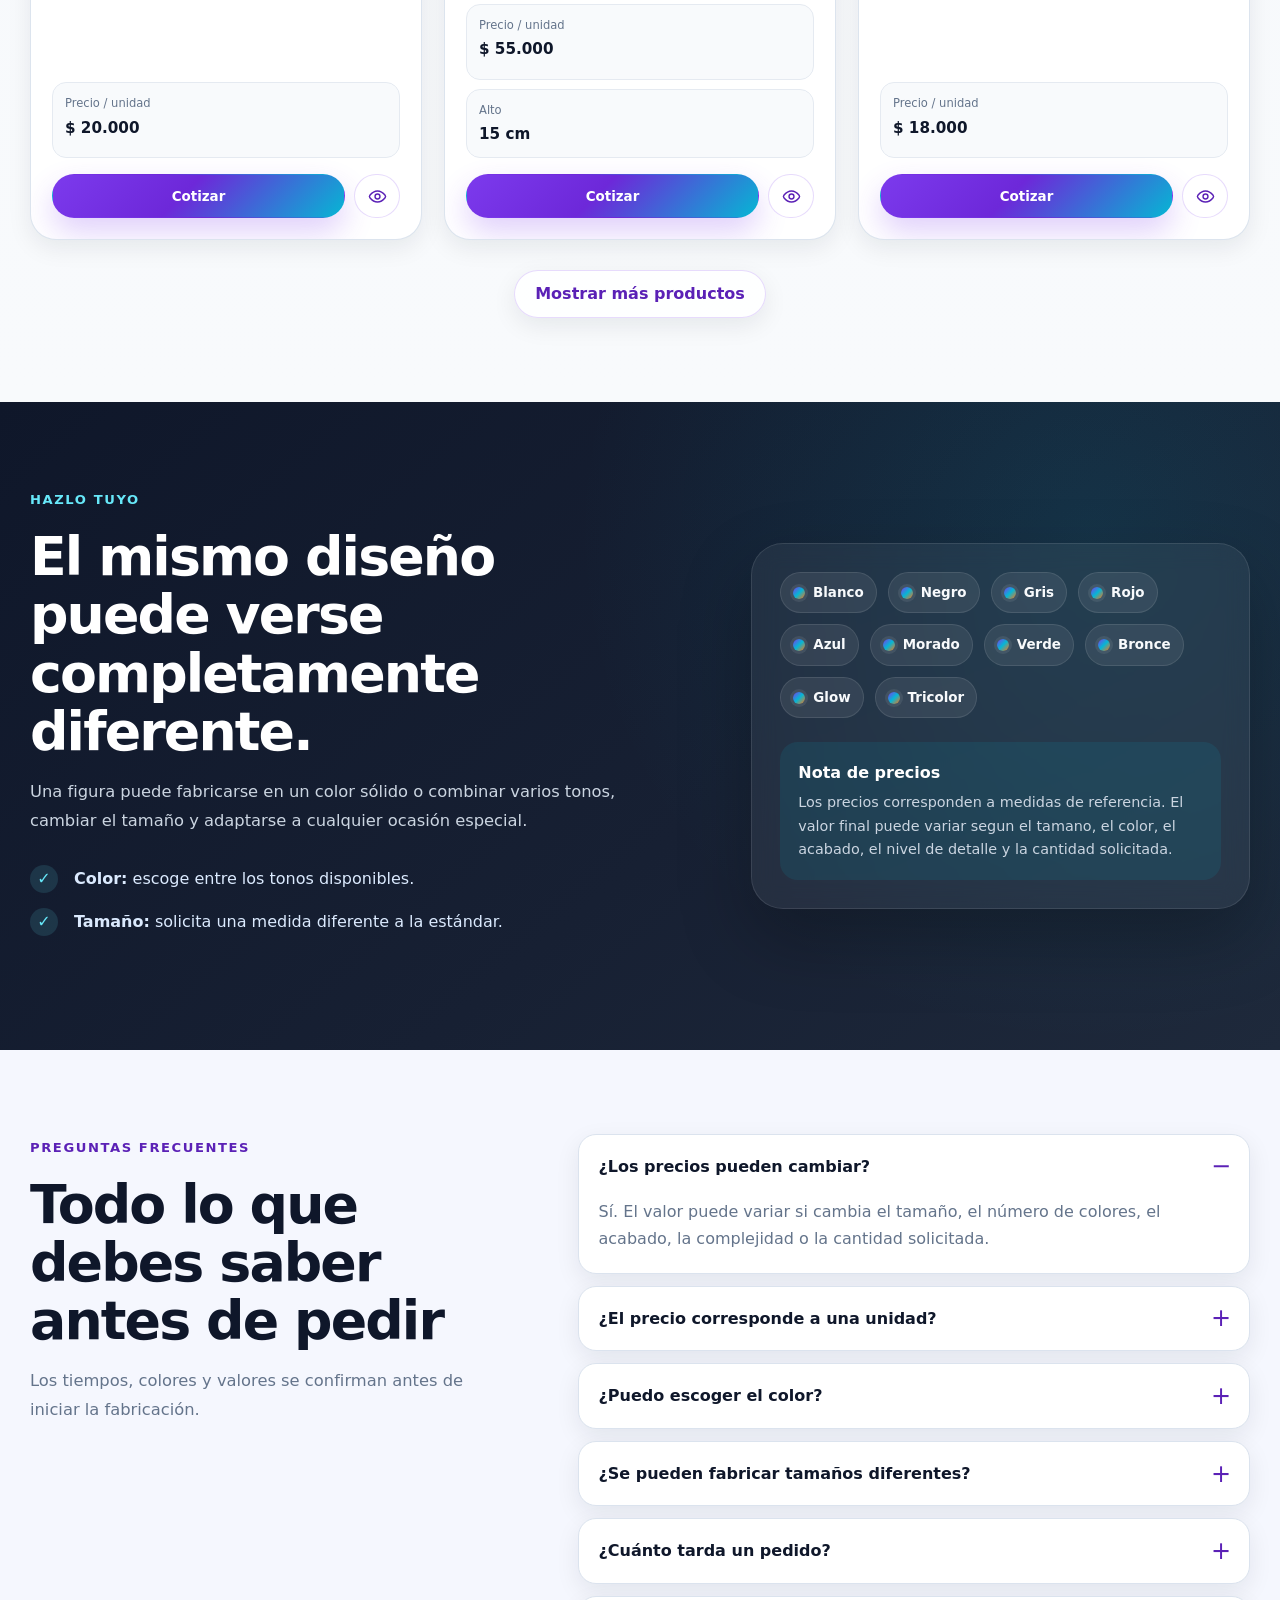
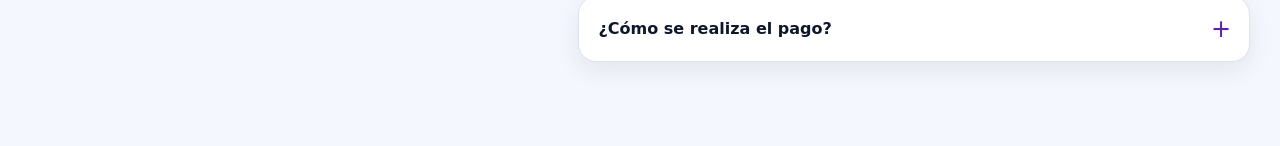
==== commit 819b20ef: "Add files via upload" ====
--- a/index.html
+++ b/index.html
@@ -1,330 +1,261 @@
 <!DOCTYPE html>
+
 <html lang="es">
 <head>
-  <meta charset="UTF-8">
-  <meta name="viewport" content="width=device-width, initial-scale=1.0">
-  <meta name="theme-color" content="#0f172a">
-  <meta name="description" content="Catálogo de impresión 3D de NebuLabs Studio J.D 3D: figuras, juegos, materas, soportes, organizadores y diseños personalizados.">
-  <meta name="robots" content="index, follow">
-
-  <meta property="og:type" content="website">
-  <meta property="og:title" content="NebuLabs Studio J.D 3D">
-  <meta property="og:description" content="Diseños 3D personalizados para regalar, decorar y coleccionar.">
-  <meta property="og:image" content="assets/images/productos/pato-guerrero.webp">
-
-  <title>NebuLabs Studio J.D 3D | Catálogo</title>
-  <link rel="icon" href="assets/images/marca/favicon.svg" type="image/svg+xml">
-  <link rel="manifest" href="site.webmanifest">
-  <link rel="stylesheet" href="assets/css/styles.css">
+<meta charset="utf-8"/>
+<meta content="width=device-width, initial-scale=1.0" name="viewport"/>
+<meta content="#0f172a" name="theme-color"/>
+<meta content="Catálogo de impresión 3D de NebuLabs Studio J.D 3D: figuras, juegos, materas, soportes, organizadores y diseños personalizados." name="description"/>
+<meta content="index, follow" name="robots"/>
+<meta content="website" property="og:type"/>
+<meta content="NebuLabs Studio J.D 3D" property="og:title"/>
+<meta content="Diseños 3D personalizados para regalar, decorar y coleccionar." property="og:description"/>
+<meta content="assets/images/productos/pato-guerrero.webp" property="og:image"/>
+<title>NebuLabs Studio J.D 3D | Catálogo</title>
+<link href="assets/images/marca/favicon.svg" rel="icon" type="image/svg+xml"/>
+<link href="site.webmanifest" rel="manifest"/>
+<link href="assets/css/styles.css" rel="stylesheet"/>
 </head>
 <body>
-  <a class="skip-link" href="#contenido">Saltar al contenido</a>
-
-  <div class="setup-warning" id="setupWarning" hidden>
-    <div class="container setup-warning__inner">
-      <strong>Antes de publicar:</strong>
-      completa WhatsApp, Instagram y correo en <code>assets/js/config.js</code>.
-    </div>
-  </div>
-
-  <header class="site-header" id="inicio">
-    <div class="container nav-shell">
-      <a class="brand" href="#inicio" aria-label="Ir al inicio">
-        <img src="assets/images/marca/logo-nebulabs.svg" alt="NebuLabs Studio J.D 3D">
-      </a>
-
-      <button class="menu-button" id="menuButton" type="button" aria-expanded="false" aria-controls="mainNav">
-        <span></span><span></span><span></span>
-        <span class="sr-only">Abrir menú</span>
-      </button>
-
-      <nav class="main-nav" id="mainNav" aria-label="Navegación principal">
-        <a href="#catalogo">Catálogo</a>
-        <a href="#personalizacion">Personalización</a>
-        <a href="#preguntas">Preguntas</a>
-        <a class="button button--small button--primary js-whatsapp" href="#">Cotizar</a>
-      </nav>
-    </div>
-  </header>
-
-  <main id="contenido">
-    <section class="hero section-shell">
-      <div class="container hero-grid">
-        <div class="hero-copy reveal">
-          <div class="eyebrow">
-            <span class="eyebrow-dot"></span>
+<a class="skip-link" href="#contenido">Saltar al contenido</a>
+
+<header class="site-header" id="inicio">
+<div class="container nav-shell">
+<a aria-label="Ir al inicio" class="brand" href="#inicio">
+<img alt="NebuLabs Studio J.D 3D" src="assets/images/marca/logo-nebulabs.svg"/>
+</a>
+<button aria-controls="mainNav" aria-expanded="false" class="menu-button" id="menuButton" type="button">
+<span></span><span></span><span></span>
+<span class="sr-only">Abrir menú</span>
+</button>
+<nav aria-label="Navegación principal" class="main-nav" id="mainNav">
+<a href="#catalogo">Catálogo</a>
+<a href="#personalizacion">Personalización</a>
+
+<a href="#preguntas">Preguntas</a>
+<a class="button button--small button--primary js-whatsapp" href="#">Cotizar</a>
+</nav>
+</div>
+</header>
+<main id="contenido">
+<section class="hero section-shell">
+<div class="container hero-grid">
+<div class="hero-copy reveal">
+<div class="eyebrow">
+<span class="eyebrow-dot"></span>
             Diseño, impresión y creatividad 3D
           </div>
-          <h1>
-            Creamos lo que no encuentras
-            <span class="gradient-text">en cualquier lugar.</span>
-          </h1>
-          <p class="hero-lead" id="heroDescription">
-            Figuras, juegos, materas, soportes, organizadores y diseños personalizados impresos en 3D.
-          </p>
-
-          <div class="hero-actions">
-            <a class="button button--primary" href="#catalogo">Explorar catálogo</a>
-            <a class="button button--ghost js-whatsapp" href="#">Solicitar cotización</a>
-          </div>
-
-          <div class="hero-trust" aria-label="Características principales">
-            <div>
-              <strong>Colores</strong>
-              <span>Personalizables</span>
-            </div>
-            <div>
-              <strong>Tamaños</strong>
-              <span>Ajustables</span>
-            </div>
-            <div>
-              <strong>Pedidos</strong>
-              <span>Bajo solicitud</span>
-            </div>
-          </div>
-        </div>
-
-        <div class="hero-visual reveal" aria-label="Muestra de figuras impresas en 3D">
-          <div class="hero-orbit hero-orbit--one"></div>
-          <div class="hero-orbit hero-orbit--two"></div>
-
-          <figure class="hero-card hero-card--main">
-            <img src="assets/images/productos/pato-guerrero.webp" alt="Pato guerrero impreso y pintado en 3D">
-            <figcaption>
-              <span>Diseño destacado</span>
-              <strong>Pato guerrero</strong>
-            </figcaption>
-          </figure>
-
-          <figure class="hero-card hero-card--top">
-            <img src="assets/images/productos/esqueleto-trex-colorido.webp" alt="Esqueleto T-Rex articulado impreso en 3D">
-          </figure>
-
-          <figure class="hero-card hero-card--bottom">
-            <img src="assets/images/productos/soporte-celular-chimuelo.webp" alt="Soporte para celular Chimuelo impreso en 3D">
-          </figure>
-
-          <figure class="hero-card hero-card--extra">
-            <img src="assets/images/productos/pinguino-tambaleante.webp" alt="Pingüino tambaleante impreso en 3D">
-          </figure>
-
-          <div class="hero-sticker">
-            <span>Hecho con</span>
-            <strong>capas de ideas</strong>
-          </div>
-        </div>
-      </div>
-    </section>
-
-    <section class="marquee" aria-label="Opciones de personalización">
-      <div class="marquee-track">
-        <span>Colores personalizados</span><b>•</b>
-        <span>Figuras articuladas</span><b>•</b>
-        <span>Tamaños a solicitud</span><b>•</b>
-        <span>Regalos únicos</span><b>•</b>
-        <span>Diseños decorativos</span><b>•</b>
-        <span>Producción bajo pedido</span><b>•</b>
-        <span>Colores personalizados</span><b>•</b>
-        <span>Figuras articuladas</span><b>•</b>
-        <span>Tamaños a solicitud</span><b>•</b>
-      </div>
-    </section>
-
-    <section class="value-section section-shell">
-      <div class="container">
-        <div class="section-heading section-heading--center reveal">
-          <span class="section-kicker">NebuLabs Studio</span>
-          <h2>Un catálogo pensado para sorprender y vender</h2>
-          <p>
+<h1>Creamos lo que no encuentras en <span class="gradient-text">cualquier lugar.</span></h1>
+<p class="hero-lead">Regala algo diferente. Regala algo único.</p>
+<div class="hero-actions">
+<a class="button button--primary" href="#catalogo">Explorar catálogo</a>
+<a class="button button--ghost js-whatsapp" href="#contacto">Solicitar cotización</a>
+</div>
+<div aria-label="Características principales" class="hero-trust">
+<div>
+<strong>Colores</strong>
+<span>Personalizables</span>
+</div>
+<div>
+<strong>Tamaños</strong>
+<span>Ajustables</span>
+</div>
+<div>
+<strong>Pedidos</strong>
+<span>Bajo solicitud</span>
+</div>
+</div>
+</div>
+<div aria-label="Muestra de figuras impresas en 3D" class="hero-visual reveal">
+<div class="hero-orbit hero-orbit--one"></div>
+<div class="hero-orbit hero-orbit--two"></div>
+<figure class="hero-card hero-card--main">
+<img alt="Pato guerrero impreso y pintado en 3D" src="assets/images/productos/pato-guerrero.webp"/>
+<figcaption>
+<span>Diseño destacado</span>
+<strong>Pato guerrero</strong>
+</figcaption>
+</figure>
+<figure class="hero-card hero-card--top">
+<img alt="Esqueleto T-Rex multicolor impreso en 3D" src="assets/images/productos/esqueletos-trex-premium.webp"/>
+</figure>
+<figure class="hero-card hero-card--bottom">
+<img alt="Soporte para celular Chimuelo impreso en 3D" src="assets/images/productos/soporte-celular-chimuelo.webp"/>
+</figure>
+<figure class="hero-card hero-card--extra"><img alt="Pingüino tambaleante impreso en 3D" src="assets/images/productos/pinguino-tambaleante.webp"/></figure><div class="hero-sticker">
+<span>Hecho con</span>
+<strong>capas de ideas</strong>
+</div>
+</div>
+</div>
+</section>
+<section aria-label="Opciones de personalización" class="marquee">
+<div class="marquee-track">
+<span>Colores personalizados</span><b>•</b>
+<span>Figuras articuladas</span><b>•</b>
+<span>Tamaños a solicitud</span><b>•</b>
+<span>Regalos únicos</span><b>•</b>
+<span>Diseños decorativos</span><b>•</b>
+<span>Producción bajo pedido</span><b>•</b>
+<span>Colores personalizados</span><b>•</b>
+<span>Figuras articuladas</span><b>•</b>
+<span>Tamaños a solicitud</span><b>•</b>
+</div>
+</section>
+<section class="value-section section-shell">
+<div class="container">
+<div class="section-heading section-heading--center reveal">
+<span class="section-kicker">NebuLabs Studio</span>
+<h2>Un catálogo pensado para sorprender y vender</h2>
+<p>
             Cada pieza puede convertirse en un regalo, una figura de colección, una decoración de escritorio o un producto personalizado.
           </p>
-        </div>
-
-        <div class="value-grid">
-          <article class="value-card reveal">
-            <span class="value-icon">01</span>
-            <h3>Personalización real</h3>
-            <p>Selecciona color, combinación, tamaño y, según el diseño, detalles de acabado.</p>
-          </article>
-          <article class="value-card reveal">
-            <span class="value-icon">02</span>
-            <h3>Producción bajo pedido</h3>
-            <p>Fabricamos según disponibilidad, complejidad y requerimientos del cliente.</p>
-          </article>
-          <article class="value-card reveal">
-            <span class="value-icon">03</span>
-            <h3>Opciones para regalar</h3>
-            <p>Figuras tiernas, articuladas, temáticas y decorativas para diferentes ocasiones.</p>
-          </article>
-          <article class="value-card reveal">
-            <span class="value-icon">04</span>
-            <h3>Catálogo en crecimiento</h3>
-            <p>Nuevas referencias se pueden agregar fácilmente sin reconstruir toda la página.</p>
-          </article>
-        </div>
-      </div>
-    </section>
-
-    <section class="catalog-section section-shell" id="catalogo">
-      <div class="container">
-        <div class="section-heading reveal">
-          <span class="section-kicker">Catálogo</span>
-          <div class="heading-row">
-            <div>
-              <h2>Lo que buscabas está aquí.</h2>
-              <p>
-                Los valores se muestran en pesos colombianos y corresponden a una unidad, salvo los productos identificados expresamente como juego o set.
-              </p>
-            </div>
-            <div class="catalog-count" aria-live="polite">
-              <strong id="visibleCount">0</strong>
-              <span>referencias visibles</span>
-            </div>
-          </div>
-        </div>
-
-        <div class="catalog-toolbar reveal">
-          <label class="search-box" for="searchInput">
-            <svg viewBox="0 0 24 24" aria-hidden="true"><path d="m21 21-4.35-4.35m1.35-5.65a7 7 0 1 1-14 0 7 7 0 0 1 14 0Z" fill="none" stroke="currentColor" stroke-width="2" stroke-linecap="round"/></svg>
-            <input id="searchInput" type="search" placeholder="Buscar robot, dinosaurio, animal..." autocomplete="off">
-          </label>
-
-          <label class="sort-box" for="sortSelect">
-            <span>Ordenar:</span>
-            <select id="sortSelect">
-              <option value="destacados">Destacados</option>
-              <option value="nombre">Nombre A-Z</option>
-              <option value="precio-asc">Menor precio</option>
-              <option value="precio-desc">Mayor precio</option>
-            </select>
-          </label>
-        </div>
-
-        <div class="filter-row reveal" id="categoryFilters" aria-label="Filtrar por categoría"></div>
-
-        <div class="product-grid" id="productGrid"></div>
-
-        <div class="load-more-shell">
-          <button class="button button--ghost" id="loadMoreButton" type="button" hidden>
+</div>
+<div class="value-grid">
+<article class="value-card reveal">
+<span class="value-icon">01</span>
+<h3>Personalización real</h3>
+<p>Selecciona color, combinación, tamaño y, según el diseño, detalles de acabado.</p>
+</article>
+<article class="value-card reveal">
+<span class="value-icon">02</span>
+<h3>Producción bajo pedido</h3>
+<p>Fabricamos según disponibilidad, complejidad y requerimientos del cliente.</p>
+</article>
+<article class="value-card reveal">
+<span class="value-icon">03</span>
+<h3>Opciones para regalar</h3>
+<p>Figuras tiernas, articuladas, temáticas y decorativas para diferentes ocasiones.</p>
+</article>
+<article class="value-card reveal">
+<span class="value-icon">04</span>
+<h3>Catálogo en crecimiento</h3>
+<p>Nuevas referencias se pueden agregar fácilmente sin reconstruir toda la página.</p>
+</article>
+</div>
+</div>
+</section>
+<section class="catalog-section section-shell" id="catalogo">
+<div class="container">
+<div class="section-heading reveal">
+<span class="section-kicker">Catálogo</span>
+<div class="heading-row">
+<div>
+<h2>Lo que buscabas está aquí.</h2>
+<p>Precios por unidad en pesos colombianos. Las medidas se muestran únicamente cuando están confirmadas para la referencia.</p>
+</div>
+<div aria-live="polite" class="catalog-count">
+<strong id="visibleCount">0</strong>
+<span>referencias visibles</span>
+</div>
+</div>
+</div>
+<div class="catalog-toolbar reveal">
+<label class="search-box" for="searchInput">
+<svg aria-hidden="true" viewbox="0 0 24 24"><path d="m21 21-4.35-4.35m1.35-5.65a7 7 0 1 1-14 0 7 7 0 0 1 14 0Z" fill="none" stroke="currentColor" stroke-linecap="round" stroke-width="2"></path></svg>
+<input autocomplete="off" id="searchInput" placeholder="Buscar robot, dinosaurio, animal..." type="search"/>
+</label>
+<label class="sort-box" for="sortSelect">
+<span>Ordenar:</span>
+<select id="sortSelect">
+<option value="destacados">Destacados</option>
+<option value="nombre">Nombre A-Z</option>
+<option value="precio-asc">Menor precio</option>
+<option value="precio-desc">Mayor precio</option>
+</select>
+</label>
+</div>
+<div aria-label="Filtrar por categoría" class="filter-row reveal" id="categoryFilters"></div>
+<div class="product-grid" id="productGrid"></div>
+<div class="load-more-shell">
+<button class="button button--ghost" hidden="" id="loadMoreButton" type="button">
             Mostrar más productos
           </button>
-        </div>
-      </div>
-    </section>
-
-    <section class="custom-section section-shell" id="personalizacion">
-      <div class="container custom-grid">
-        <div class="custom-copy reveal">
-          <span class="section-kicker">Hazlo tuyo</span>
-          <h2>El mismo diseño puede verse completamente diferente.</h2>
-          <p>
-            Una figura puede fabricarse en un color sólido o combinar varios tonos, cambiar el tamaño y adaptarse a cualquier ocasión especial.
-          </p>
-
-          <div class="custom-list">
-            <div><span>✓</span><p><strong>Color:</strong> escoge entre los tonos disponibles.</p></div>
-            <div><span>✓</span><p><strong>Tamaño:</strong> solicita una medida diferente a la estándar.</p></div>
-          </div>
-
-        </div>
-
-        <div class="custom-panel reveal">
-          <div class="color-cloud" id="colorCloud"></div>
-          <div class="custom-note">
-            <strong>Nota de precios</strong>
-            <p id="priceNotice"></p>
-          </div>
-          <div class="custom-note custom-note--soft">
-            <strong>Nota de medidas</strong>
-            <p id="measureNotice"></p>
-          </div>
-        </div>
-      </div>
-    </section>
-
-    <section class="faq-section section-shell" id="preguntas">
-      <div class="container faq-grid">
-        <div class="section-heading reveal">
-          <span class="section-kicker">Preguntas frecuentes</span>
-          <h2>Todo lo que debes saber antes de pedir</h2>
-          <p>
+</div>
+</div>
+</section>
+<section class="custom-section section-shell" id="personalizacion">
+<div class="container custom-grid">
+<div class="custom-copy reveal">
+<span class="section-kicker">Hazlo tuyo</span>
+<h2>El mismo diseño puede verse completamente diferente.</h2>
+<p>Una figura puede fabricarse en un color sólido o combinar varios tonos, cambiar el tamaño y adaptarse a cualquier ocasión especial.</p>
+<div class="custom-list"><div><span>✓</span><p><strong>Color:</strong> escoge entre los tonos disponibles.</p></div><div><span>✓</span><p><strong>Tamaño:</strong> solicita una medida diferente a la estándar.</p></div></div>
+
+</div>
+<div class="custom-panel reveal">
+<div class="color-cloud" id="colorCloud"></div>
+<div class="custom-note">
+<strong>Nota de precios</strong>
+<p id="priceNotice"></p>
+</div>
+
+</div>
+</div>
+</section>
+
+<section class="faq-section section-shell" id="preguntas">
+<div class="container faq-grid">
+<div class="section-heading reveal">
+<span class="section-kicker">Preguntas frecuentes</span>
+<h2>Todo lo que debes saber antes de pedir</h2>
+<p>
             Los tiempos, colores y valores se confirman antes de iniciar la fabricación.
           </p>
-        </div>
-
-        <div class="accordion reveal">
-          <details open>
-            <summary>¿Los precios pueden cambiar?</summary>
-            <p>Sí. El valor puede variar si cambia el tamaño, el número de colores, el acabado, la complejidad o la cantidad solicitada.</p>
-          </details>
-          <details>
-            <summary>¿El precio corresponde a una unidad?</summary>
-            <p>Sí. Cada diseño se vende por unidad, incluso cuando la fotografía muestre varios colores o modelos. Solo se cotiza como conjunto cuando el producto se identifica expresamente como juego o set.</p>
-          </details>
-          <details>
-            <summary>¿Puedo escoger el color?</summary>
-            <p>Sí. Se confirma la disponibilidad del material antes de iniciar la impresión.</p>
-          </details>
-          <details>
-            <summary>¿Se pueden fabricar tamaños diferentes?</summary>
-            <p>Sí. Las medidas publicadas son una referencia y se puede cotizar otra escala según el modelo.</p>
-          </details>
-          <details>
-            <summary>¿Cuánto tarda un pedido?</summary>
-            <p>El tiempo depende del tamaño, nivel de detalle, cantidad de piezas y carga de producción. Se informa en la cotización.</p>
-          </details>
-          <details>
-            <summary>¿Cómo se realiza el pago?</summary>
-            <p id="paymentText">Transferencia bancaria o efectivo.</p>
-          </details>
-        </div>
-      </div>
-    </section>
-  </main>
-
-  <footer class="site-footer">
-    <div class="container footer-grid">
-      <div>
-        <img class="footer-logo" src="assets/images/marca/logo-nebulabs.svg" alt="NebuLabs Studio J.D 3D">
-        <p>Diseños 3D personalizados para regalar, decorar y coleccionar.</p>
-      </div>
-
-      <div class="footer-links">
-        <a href="#catalogo">Catálogo</a>
-        <a href="#personalizacion">Personalización</a>
-      </div>
-
-      <div class="footer-legal">
-        <p id="legalNotice"></p>
-        <p>© <span id="currentYear"></span> <span id="footerBrand">NebuLabs Studio J.D 3D</span>.</p>
-      </div>
-    </div>
-  </footer>
-
-  <a class="floating-whatsapp js-whatsapp" href="#" aria-label="Contactar por WhatsApp">
-    <svg viewBox="0 0 24 24" aria-hidden="true"><path d="M20.5 3.5A11.6 11.6 0 0 0 12.2 0C5.7 0 .5 5.2.5 11.7c0 2.1.6 4.1 1.6 5.9L0 24l6.6-2.1a11.6 11.6 0 0 0 5.6 1.4h.1c6.4 0 11.7-5.2 11.7-11.7 0-3.1-1.2-6-3.5-8.1Zm-8.2 17.8h-.1c-1.7 0-3.4-.5-4.9-1.4l-.4-.2-3.9 1.2 1.3-3.8-.3-.4a9.6 9.6 0 0 1-1.5-5.1A9.7 9.7 0 0 1 12.2 2c2.6 0 5 1 6.8 2.8a9.6 9.6 0 0 1 2.9 6.9 9.7 9.7 0 0 1-9.6 9.6Zm5.3-7.3c-.3-.1-1.7-.8-2-.9-.3-.1-.5-.1-.7.2s-.8.9-1 1.1c-.2.2-.4.2-.7.1-.3-.2-1.2-.4-2.4-1.4a8.7 8.7 0 0 1-1.6-2c-.2-.3 0-.5.1-.6l.5-.6.3-.5c.1-.2.1-.4 0-.6-.1-.1-.7-1.6-.9-2.2-.2-.6-.5-.5-.7-.5h-.6c-.2 0-.6.1-.9.4-.3.3-1.2 1.2-1.2 2.9 0 1.7 1.3 3.4 1.4 3.6.2.2 2.5 3.8 6.1 5.3.9.4 1.5.6 2 .7.9.3 1.7.2 2.3.1.7-.1 1.7-.7 1.9-1.4.2-.7.2-1.3.2-1.4-.1-.1-.3-.2-.6-.4Z" fill="currentColor"/></svg>
-  </a>
-
-  <div class="modal" id="productModal" aria-hidden="true">
-    <div class="modal-backdrop" data-close-modal></div>
-    <section class="modal-dialog" role="dialog" aria-modal="true" aria-labelledby="modalTitle">
-      <button class="modal-close" type="button" data-close-modal aria-label="Cerrar detalle">×</button>
-      <div class="modal-media">
-        <img id="modalImage" src="" alt="">
-      </div>
-      <div class="modal-content">
-        <div class="modal-badges" id="modalBadges"></div>
-        <h2 id="modalTitle"></h2>
-        <p id="modalDescription"></p>
-        <div class="modal-info-grid" id="modalInfo"></div>
-        <p class="modal-note" id="modalNote"></p>
-        <a class="button button--primary" id="modalWhatsapp" href="#">Cotizar este diseño</a>
-      </div>
-    </section>
-  </div>
-
-  <script src="assets/js/config.js"></script>
-  <script src="assets/js/catalogo.js"></script>
-  <script src="assets/js/app.js"></script>
+</div>
+<div class="accordion reveal">
+<details open="">
+<summary>¿Los precios pueden cambiar?</summary>
+<p>Sí. El valor puede variar si cambia el tamaño, el número de colores, el acabado, la complejidad o la cantidad solicitada.</p>
+</details>
+<details>
+<summary>¿El precio corresponde a una unidad?</summary>
+<p>Sí. Cada diseño se vende por unidad, incluso cuando la fotografía muestre varios colores o modelos. Solo se cotiza como conjunto cuando el producto se identifica expresamente como juego o set.</p>
+</details>
+<details>
+<summary>¿Puedo escoger el color?</summary>
+<p>Sí. Se confirma la disponibilidad del material antes de iniciar la impresión.</p>
+</details>
+<details>
+<summary>¿Se pueden fabricar tamaños diferentes?</summary>
+<p>Sí. Las medidas publicadas son una referencia y se puede cotizar otra escala según el modelo.</p>
+</details>
+<details>
+<summary>¿Cuánto tarda un pedido?</summary>
+<p>El tiempo depende del tamaño, nivel de detalle, cantidad de piezas y carga de producción. Se informa en la cotización.</p>
+</details>
+<details>
+<summary>¿Cómo se realiza el pago?</summary>
+<p id="paymentText">Transferencia bancaria o efectivo.</p>
+</details>
+</div>
+</div>
+</section>
+
+</main>
+
+<a aria-label="Contactar por WhatsApp" class="floating-whatsapp js-whatsapp" href="#contacto">
+<svg aria-hidden="true" viewbox="0 0 24 24"><path d="M20.5 3.5A11.6 11.6 0 0 0 12.2 0C5.7 0 .5 5.2.5 11.7c0 2.1.6 4.1 1.6 5.9L0 24l6.6-2.1a11.6 11.6 0 0 0 5.6 1.4h.1c6.4 0 11.7-5.2 11.7-11.7 0-3.1-1.2-6-3.5-8.1Zm-8.2 17.8h-.1c-1.7 0-3.4-.5-4.9-1.4l-.4-.2-3.9 1.2 1.3-3.8-.3-.4a9.6 9.6 0 0 1-1.5-5.1A9.7 9.7 0 0 1 12.2 2c2.6 0 5 1 6.8 2.8a9.6 9.6 0 0 1 2.9 6.9 9.7 9.7 0 0 1-9.6 9.6Zm5.3-7.3c-.3-.1-1.7-.8-2-.9-.3-.1-.5-.1-.7.2s-.8.9-1 1.1c-.2.2-.4.2-.7.1-.3-.2-1.2-.4-2.4-1.4a8.7 8.7 0 0 1-1.6-2c-.2-.3 0-.5.1-.6l.5-.6.3-.5c.1-.2.1-.4 0-.6-.1-.1-.7-1.6-.9-2.2-.2-.6-.5-.5-.7-.5h-.6c-.2 0-.6.1-.9.4-.3.3-1.2 1.2-1.2 2.9 0 1.7 1.3 3.4 1.4 3.6.2.2 2.5 3.8 6.1 5.3.9.4 1.5.6 2 .7.9.3 1.7.2 2.3.1.7-.1 1.7-.7 1.9-1.4.2-.7.2-1.3.2-1.4-.1-.1-.3-.2-.6-.4Z" fill="currentColor"></path></svg>
+</a>
+<div aria-hidden="true" class="modal" id="productModal">
+<div class="modal-backdrop" data-close-modal=""></div>
+<section aria-labelledby="modalTitle" aria-modal="true" class="modal-dialog" role="dialog">
+<button aria-label="Cerrar detalle" class="modal-close" data-close-modal="" type="button">×</button>
+<div class="modal-media">
+<img alt="" id="modalImage" src=""/>
+</div>
+<div class="modal-content">
+<div class="modal-badges" id="modalBadges"></div>
+<h2 id="modalTitle"></h2>
+<p id="modalDescription"></p>
+<div class="modal-info-grid" id="modalInfo"></div>
+<p class="modal-note" id="modalNote"></p>
+<a class="button button--primary" href="#" id="modalWhatsapp">Cotizar este diseño</a>
+</div>
+</section>
+</div>
+<script src="assets/js/config.js"></script>
+<script src="assets/js/catalogo.js"></script>
+<script src="assets/js/app.js"></script>
 </body>
 </html>
--- a/assets/css/styles.css
+++ b/assets/css/styles.css
@@ -1890,18 +1890,19 @@
 .product-code{display:inline-flex;align-items:center;width:max-content;margin-bottom:8px;padding:5px 9px;border-radius:999px;background:rgba(124,58,237,.10);color:#5b21b6;font-size:.74rem;font-weight:800;letter-spacing:.05em;border:1px solid rgba(124,58,237,.14)}
 
 
-/* Ajustes catálogo agosto 2026 */
+/* Ajustes finales solicitados - agosto 2026 */
 .hero-card--extra {
-  position:absolute;
-  width:34%;
-  right:-2%;
-  bottom:1%;
-  transform:rotate(5deg);
-  z-index:4;
-}
-.hero-card--extra img { width:100%; height:100%; object-fit:cover; }
-.price-grid--single { grid-template-columns:1fr; }
-.measure-line--confirmed { grid-template-columns:repeat(auto-fit,minmax(90px,1fr)); }
-@media (max-width: 760px) {
-  .hero-card--extra { width:31%; right:1%; bottom:0; }
-}
+  width: 150px;
+  height: 150px;
+  left: 10px;
+  bottom: 8px;
+  z-index: 6;
+  border-radius: 50%;
+  transform: rotate(4deg);
+}
+.hero-card--extra img { object-fit: cover; }
+.price-grid--single { grid-template-columns: 1fr !important; }
+.price-grid--single .price-box { min-height: 76px; }
+.measure-line { grid-template-columns: repeat(auto-fit, minmax(95px, 1fr)); }
+@media (max-width:1080px){ .hero-card--extra{width:128px;height:128px;left:4px;bottom:18px;} }
+@media (max-width:700px){ .hero-card--extra{width:105px;height:105px;left:0;bottom:4px;} }
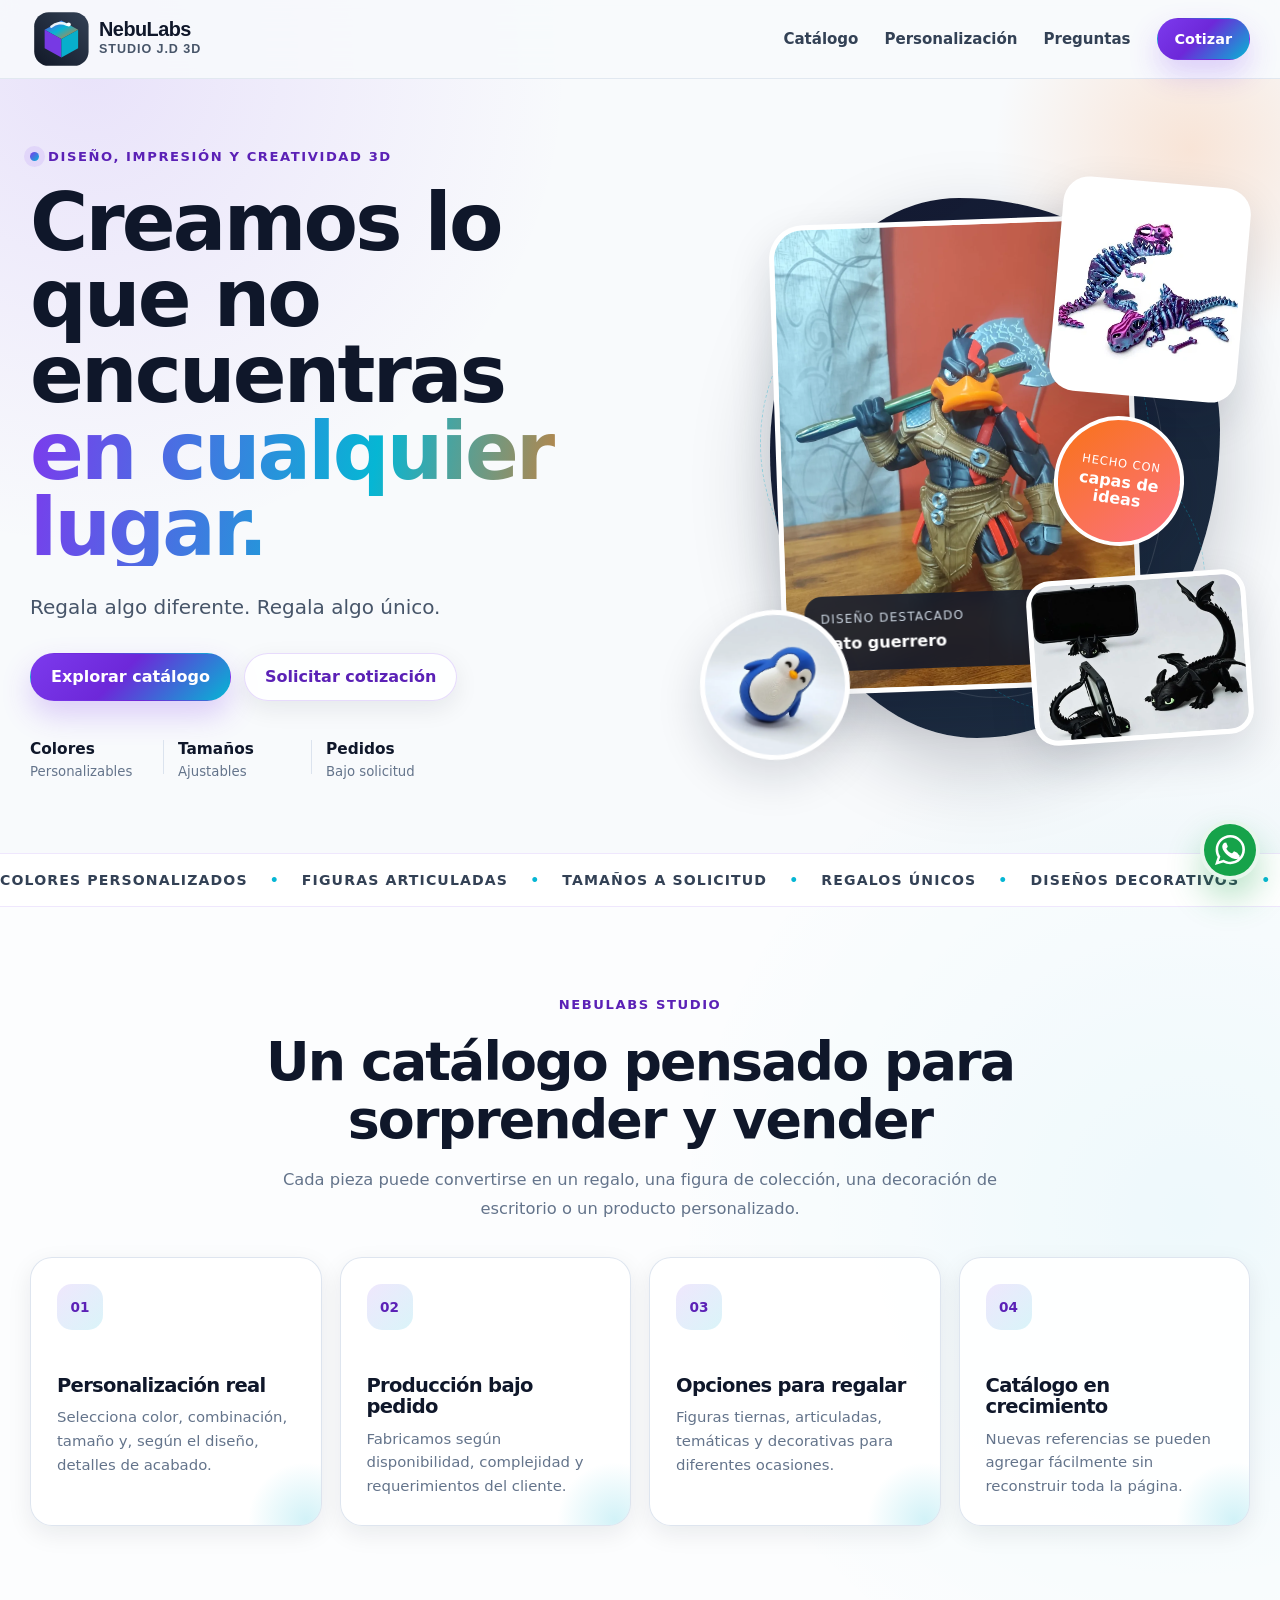
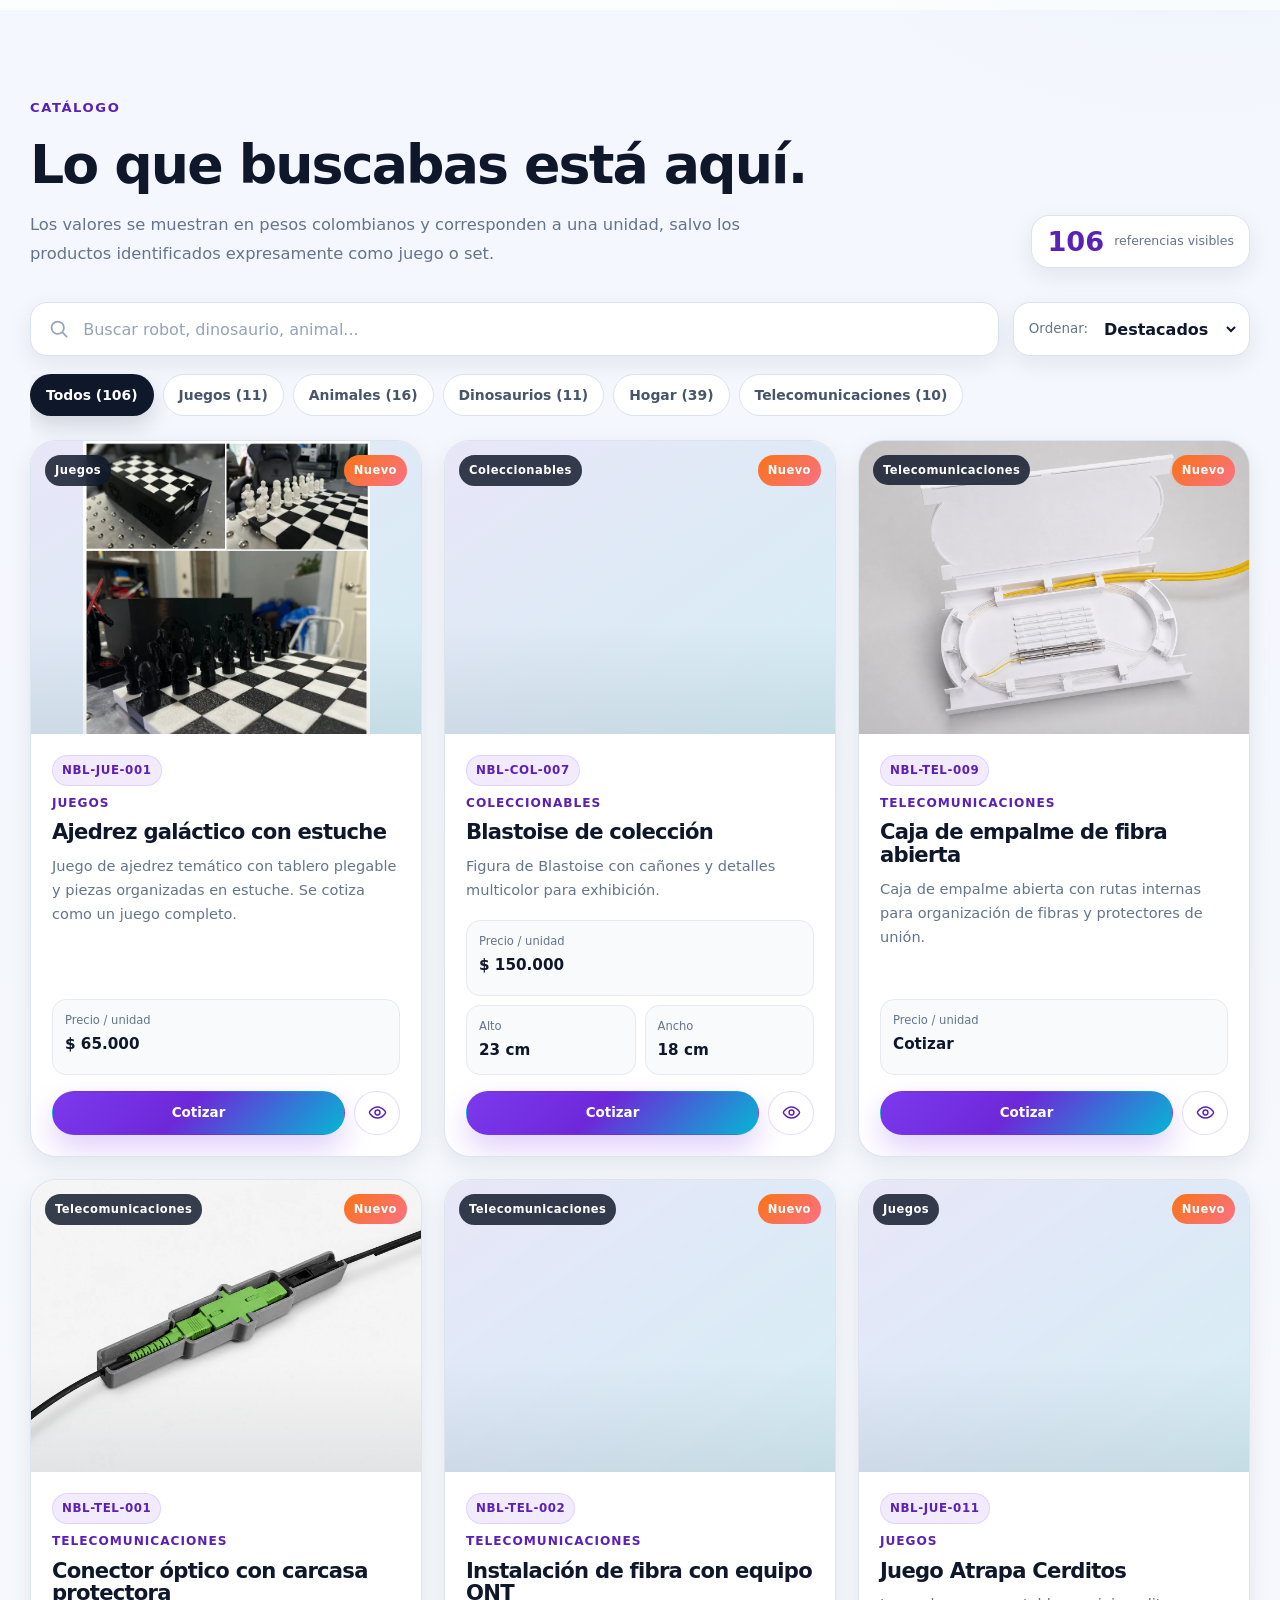
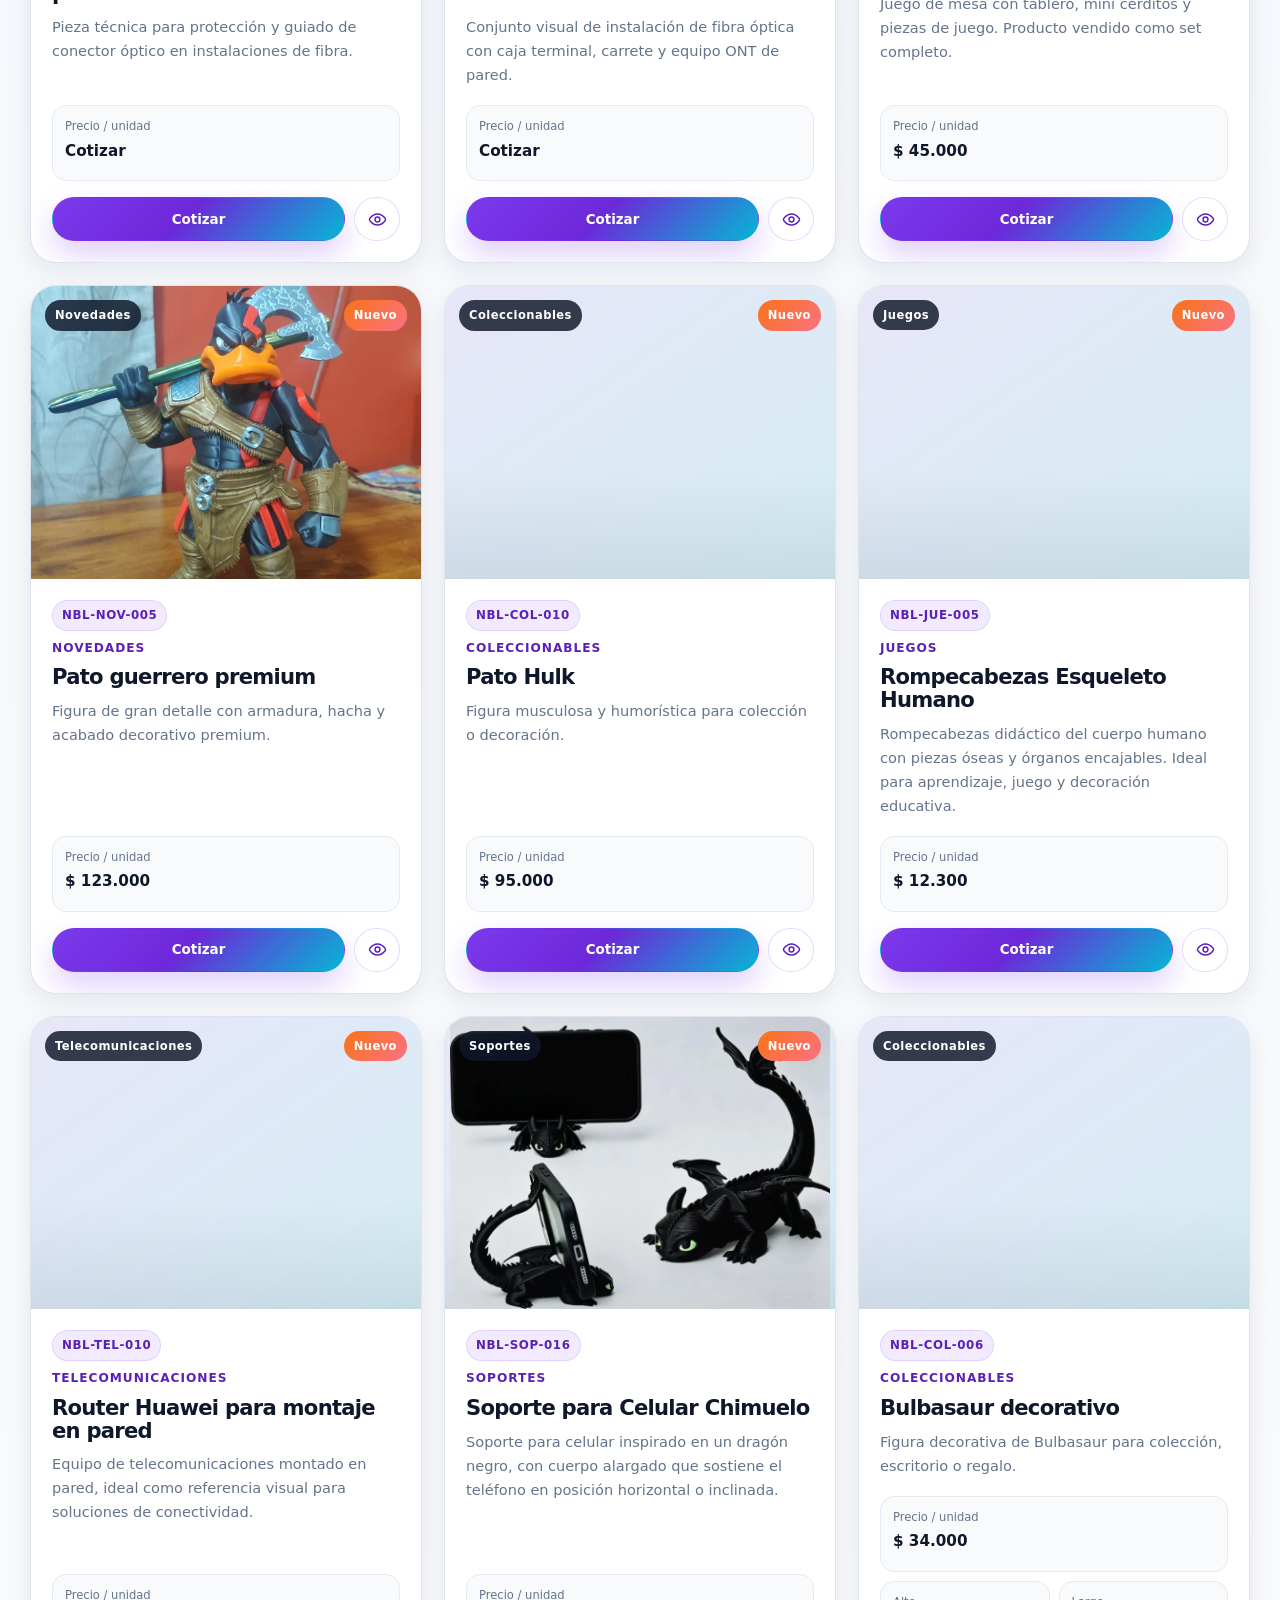
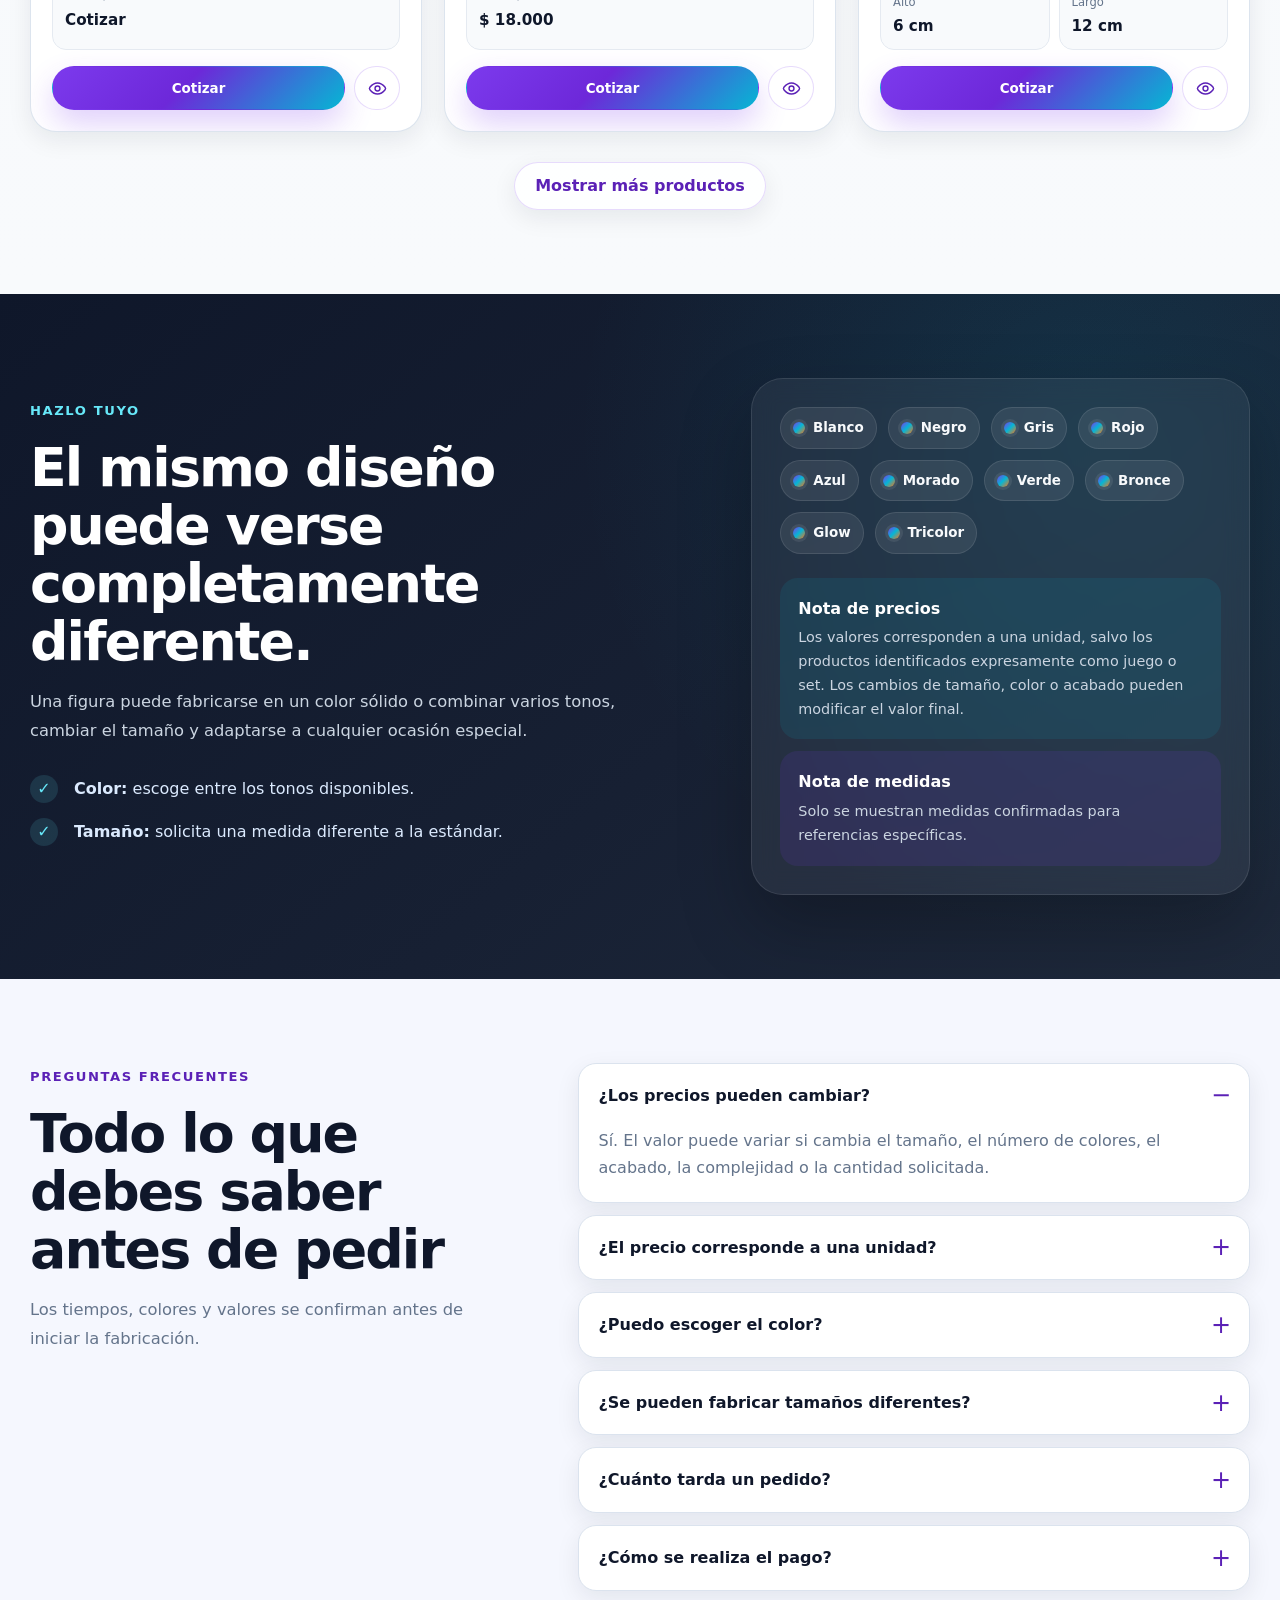
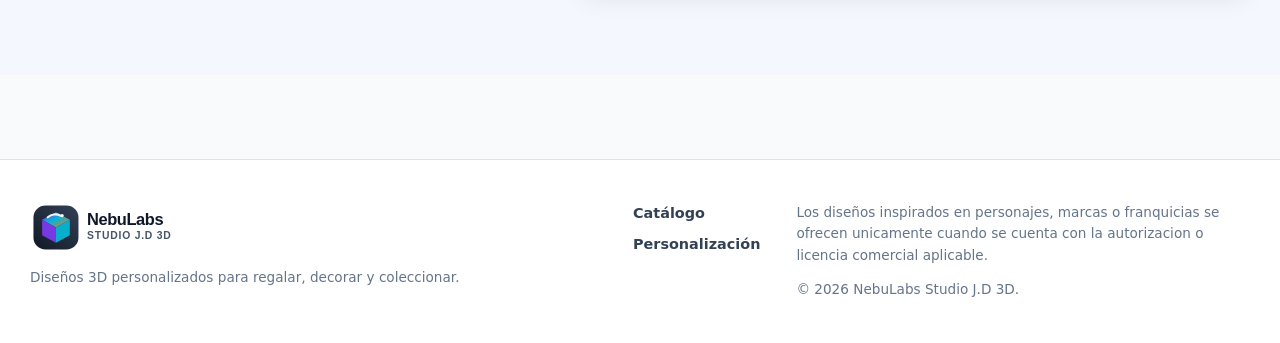
==== commit ab696c64: "Add files via upload" ====
--- a/index.html
+++ b/index.html
@@ -1,261 +1,324 @@
 <!DOCTYPE html>
-
 <html lang="es">
 <head>
-<meta charset="utf-8"/>
-<meta content="width=device-width, initial-scale=1.0" name="viewport"/>
-<meta content="#0f172a" name="theme-color"/>
-<meta content="Catálogo de impresión 3D de NebuLabs Studio J.D 3D: figuras, juegos, materas, soportes, organizadores y diseños personalizados." name="description"/>
-<meta content="index, follow" name="robots"/>
-<meta content="website" property="og:type"/>
-<meta content="NebuLabs Studio J.D 3D" property="og:title"/>
-<meta content="Diseños 3D personalizados para regalar, decorar y coleccionar." property="og:description"/>
-<meta content="assets/images/productos/pato-guerrero.webp" property="og:image"/>
-<title>NebuLabs Studio J.D 3D | Catálogo</title>
-<link href="assets/images/marca/favicon.svg" rel="icon" type="image/svg+xml"/>
-<link href="site.webmanifest" rel="manifest"/>
-<link href="assets/css/styles.css" rel="stylesheet"/>
+  <meta charset="UTF-8">
+  <meta name="viewport" content="width=device-width, initial-scale=1.0">
+  <meta name="theme-color" content="#0f172a">
+  <meta name="description" content="Catálogo de impresión 3D de NebuLabs Studio J.D 3D: figuras, juegos, materas, soportes, organizadores y diseños personalizados.">
+  <meta name="robots" content="index, follow">
+
+  <meta property="og:type" content="website">
+  <meta property="og:title" content="NebuLabs Studio J.D 3D">
+  <meta property="og:description" content="Diseños 3D personalizados para regalar, decorar y coleccionar.">
+  <meta property="og:image" content="assets/images/productos/pato-guerrero.webp">
+
+  <title>NebuLabs Studio J.D 3D | Catálogo</title>
+  <link rel="icon" href="assets/images/marca/favicon.svg" type="image/svg+xml">
+  <link rel="manifest" href="site.webmanifest">
+  <link rel="stylesheet" href="assets/css/styles.css">
 </head>
 <body>
-<a class="skip-link" href="#contenido">Saltar al contenido</a>
-
-<header class="site-header" id="inicio">
-<div class="container nav-shell">
-<a aria-label="Ir al inicio" class="brand" href="#inicio">
-<img alt="NebuLabs Studio J.D 3D" src="assets/images/marca/logo-nebulabs.svg"/>
-</a>
-<button aria-controls="mainNav" aria-expanded="false" class="menu-button" id="menuButton" type="button">
-<span></span><span></span><span></span>
-<span class="sr-only">Abrir menú</span>
-</button>
-<nav aria-label="Navegación principal" class="main-nav" id="mainNav">
-<a href="#catalogo">Catálogo</a>
-<a href="#personalizacion">Personalización</a>
-
-<a href="#preguntas">Preguntas</a>
-<a class="button button--small button--primary js-whatsapp" href="#">Cotizar</a>
-</nav>
-</div>
-</header>
-<main id="contenido">
-<section class="hero section-shell">
-<div class="container hero-grid">
-<div class="hero-copy reveal">
-<div class="eyebrow">
-<span class="eyebrow-dot"></span>
+  <a class="skip-link" href="#contenido">Saltar al contenido</a>
+  </div>
+
+  <header class="site-header" id="inicio">
+    <div class="container nav-shell">
+      <a class="brand" href="#inicio" aria-label="Ir al inicio">
+        <img src="assets/images/marca/logo-nebulabs.svg" alt="NebuLabs Studio J.D 3D">
+      </a>
+
+      <button class="menu-button" id="menuButton" type="button" aria-expanded="false" aria-controls="mainNav">
+        <span></span><span></span><span></span>
+        <span class="sr-only">Abrir menú</span>
+      </button>
+
+      <nav class="main-nav" id="mainNav" aria-label="Navegación principal">
+        <a href="#catalogo">Catálogo</a>
+        <a href="#personalizacion">Personalización</a>
+        <a href="#preguntas">Preguntas</a>
+        <a class="button button--small button--primary js-whatsapp" href="#">Cotizar</a>
+      </nav>
+    </div>
+  </header>
+
+  <main id="contenido">
+    <section class="hero section-shell">
+      <div class="container hero-grid">
+        <div class="hero-copy reveal">
+          <div class="eyebrow">
+            <span class="eyebrow-dot"></span>
             Diseño, impresión y creatividad 3D
           </div>
-<h1>Creamos lo que no encuentras en <span class="gradient-text">cualquier lugar.</span></h1>
-<p class="hero-lead">Regala algo diferente. Regala algo único.</p>
-<div class="hero-actions">
-<a class="button button--primary" href="#catalogo">Explorar catálogo</a>
-<a class="button button--ghost js-whatsapp" href="#contacto">Solicitar cotización</a>
-</div>
-<div aria-label="Características principales" class="hero-trust">
-<div>
-<strong>Colores</strong>
-<span>Personalizables</span>
-</div>
-<div>
-<strong>Tamaños</strong>
-<span>Ajustables</span>
-</div>
-<div>
-<strong>Pedidos</strong>
-<span>Bajo solicitud</span>
-</div>
-</div>
-</div>
-<div aria-label="Muestra de figuras impresas en 3D" class="hero-visual reveal">
-<div class="hero-orbit hero-orbit--one"></div>
-<div class="hero-orbit hero-orbit--two"></div>
-<figure class="hero-card hero-card--main">
-<img alt="Pato guerrero impreso y pintado en 3D" src="assets/images/productos/pato-guerrero.webp"/>
-<figcaption>
-<span>Diseño destacado</span>
-<strong>Pato guerrero</strong>
-</figcaption>
-</figure>
-<figure class="hero-card hero-card--top">
-<img alt="Esqueleto T-Rex multicolor impreso en 3D" src="assets/images/productos/esqueletos-trex-premium.webp"/>
-</figure>
-<figure class="hero-card hero-card--bottom">
-<img alt="Soporte para celular Chimuelo impreso en 3D" src="assets/images/productos/soporte-celular-chimuelo.webp"/>
-</figure>
-<figure class="hero-card hero-card--extra"><img alt="Pingüino tambaleante impreso en 3D" src="assets/images/productos/pinguino-tambaleante.webp"/></figure><div class="hero-sticker">
-<span>Hecho con</span>
-<strong>capas de ideas</strong>
-</div>
-</div>
-</div>
-</section>
-<section aria-label="Opciones de personalización" class="marquee">
-<div class="marquee-track">
-<span>Colores personalizados</span><b>•</b>
-<span>Figuras articuladas</span><b>•</b>
-<span>Tamaños a solicitud</span><b>•</b>
-<span>Regalos únicos</span><b>•</b>
-<span>Diseños decorativos</span><b>•</b>
-<span>Producción bajo pedido</span><b>•</b>
-<span>Colores personalizados</span><b>•</b>
-<span>Figuras articuladas</span><b>•</b>
-<span>Tamaños a solicitud</span><b>•</b>
-</div>
-</section>
-<section class="value-section section-shell">
-<div class="container">
-<div class="section-heading section-heading--center reveal">
-<span class="section-kicker">NebuLabs Studio</span>
-<h2>Un catálogo pensado para sorprender y vender</h2>
-<p>
+          <h1>
+            Creamos lo que no encuentras
+            <span class="gradient-text">en cualquier lugar.</span>
+          </h1>
+          <p class="hero-lead" id="heroDescription">
+            Figuras, juegos, materas, soportes, organizadores y diseños personalizados impresos en 3D.
+          </p>
+
+          <div class="hero-actions">
+            <a class="button button--primary" href="#catalogo">Explorar catálogo</a>
+            <a class="button button--ghost js-whatsapp" href="#">Solicitar cotización</a>
+          </div>
+
+          <div class="hero-trust" aria-label="Características principales">
+            <div>
+              <strong>Colores</strong>
+              <span>Personalizables</span>
+            </div>
+            <div>
+              <strong>Tamaños</strong>
+              <span>Ajustables</span>
+            </div>
+            <div>
+              <strong>Pedidos</strong>
+              <span>Bajo solicitud</span>
+            </div>
+          </div>
+        </div>
+
+        <div class="hero-visual reveal" aria-label="Muestra de figuras impresas en 3D">
+          <div class="hero-orbit hero-orbit--one"></div>
+          <div class="hero-orbit hero-orbit--two"></div>
+
+          <figure class="hero-card hero-card--main">
+            <img src="assets/images/productos/pato-guerrero.webp" alt="Pato guerrero impreso y pintado en 3D">
+            <figcaption>
+              <span>Diseño destacado</span>
+              <strong>Pato guerrero</strong>
+            </figcaption>
+          </figure>
+
+          <figure class="hero-card hero-card--top">
+            <img src="assets/images/productos/esqueleto-trex-colorido.webp" alt="Esqueleto T-Rex articulado impreso en 3D">
+          </figure>
+
+          <figure class="hero-card hero-card--bottom">
+            <img src="assets/images/productos/soporte-celular-chimuelo.webp" alt="Soporte para celular Chimuelo impreso en 3D">
+          </figure>
+
+          <figure class="hero-card hero-card--extra">
+            <img src="assets/images/productos/pinguino-tambaleante.webp" alt="Pingüino tambaleante impreso en 3D">
+          </figure>
+
+          <div class="hero-sticker">
+            <span>Hecho con</span>
+            <strong>capas de ideas</strong>
+          </div>
+        </div>
+      </div>
+    </section>
+
+    <section class="marquee" aria-label="Opciones de personalización">
+      <div class="marquee-track">
+        <span>Colores personalizados</span><b>•</b>
+        <span>Figuras articuladas</span><b>•</b>
+        <span>Tamaños a solicitud</span><b>•</b>
+        <span>Regalos únicos</span><b>•</b>
+        <span>Diseños decorativos</span><b>•</b>
+        <span>Producción bajo pedido</span><b>•</b>
+        <span>Colores personalizados</span><b>•</b>
+        <span>Figuras articuladas</span><b>•</b>
+        <span>Tamaños a solicitud</span><b>•</b>
+      </div>
+    </section>
+
+    <section class="value-section section-shell">
+      <div class="container">
+        <div class="section-heading section-heading--center reveal">
+          <span class="section-kicker">NebuLabs Studio</span>
+          <h2>Un catálogo pensado para sorprender y vender</h2>
+          <p>
             Cada pieza puede convertirse en un regalo, una figura de colección, una decoración de escritorio o un producto personalizado.
           </p>
-</div>
-<div class="value-grid">
-<article class="value-card reveal">
-<span class="value-icon">01</span>
-<h3>Personalización real</h3>
-<p>Selecciona color, combinación, tamaño y, según el diseño, detalles de acabado.</p>
-</article>
-<article class="value-card reveal">
-<span class="value-icon">02</span>
-<h3>Producción bajo pedido</h3>
-<p>Fabricamos según disponibilidad, complejidad y requerimientos del cliente.</p>
-</article>
-<article class="value-card reveal">
-<span class="value-icon">03</span>
-<h3>Opciones para regalar</h3>
-<p>Figuras tiernas, articuladas, temáticas y decorativas para diferentes ocasiones.</p>
-</article>
-<article class="value-card reveal">
-<span class="value-icon">04</span>
-<h3>Catálogo en crecimiento</h3>
-<p>Nuevas referencias se pueden agregar fácilmente sin reconstruir toda la página.</p>
-</article>
-</div>
-</div>
-</section>
-<section class="catalog-section section-shell" id="catalogo">
-<div class="container">
-<div class="section-heading reveal">
-<span class="section-kicker">Catálogo</span>
-<div class="heading-row">
-<div>
-<h2>Lo que buscabas está aquí.</h2>
-<p>Precios por unidad en pesos colombianos. Las medidas se muestran únicamente cuando están confirmadas para la referencia.</p>
-</div>
-<div aria-live="polite" class="catalog-count">
-<strong id="visibleCount">0</strong>
-<span>referencias visibles</span>
-</div>
-</div>
-</div>
-<div class="catalog-toolbar reveal">
-<label class="search-box" for="searchInput">
-<svg aria-hidden="true" viewbox="0 0 24 24"><path d="m21 21-4.35-4.35m1.35-5.65a7 7 0 1 1-14 0 7 7 0 0 1 14 0Z" fill="none" stroke="currentColor" stroke-linecap="round" stroke-width="2"></path></svg>
-<input autocomplete="off" id="searchInput" placeholder="Buscar robot, dinosaurio, animal..." type="search"/>
-</label>
-<label class="sort-box" for="sortSelect">
-<span>Ordenar:</span>
-<select id="sortSelect">
-<option value="destacados">Destacados</option>
-<option value="nombre">Nombre A-Z</option>
-<option value="precio-asc">Menor precio</option>
-<option value="precio-desc">Mayor precio</option>
-</select>
-</label>
-</div>
-<div aria-label="Filtrar por categoría" class="filter-row reveal" id="categoryFilters"></div>
-<div class="product-grid" id="productGrid"></div>
-<div class="load-more-shell">
-<button class="button button--ghost" hidden="" id="loadMoreButton" type="button">
+        </div>
+
+        <div class="value-grid">
+          <article class="value-card reveal">
+            <span class="value-icon">01</span>
+            <h3>Personalización real</h3>
+            <p>Selecciona color, combinación, tamaño y, según el diseño, detalles de acabado.</p>
+          </article>
+          <article class="value-card reveal">
+            <span class="value-icon">02</span>
+            <h3>Producción bajo pedido</h3>
+            <p>Fabricamos según disponibilidad, complejidad y requerimientos del cliente.</p>
+          </article>
+          <article class="value-card reveal">
+            <span class="value-icon">03</span>
+            <h3>Opciones para regalar</h3>
+            <p>Figuras tiernas, articuladas, temáticas y decorativas para diferentes ocasiones.</p>
+          </article>
+          <article class="value-card reveal">
+            <span class="value-icon">04</span>
+            <h3>Catálogo en crecimiento</h3>
+            <p>Nuevas referencias se pueden agregar fácilmente sin reconstruir toda la página.</p>
+          </article>
+        </div>
+      </div>
+    </section>
+
+    <section class="catalog-section section-shell" id="catalogo">
+      <div class="container">
+        <div class="section-heading reveal">
+          <span class="section-kicker">Catálogo</span>
+          <div class="heading-row">
+            <div>
+              <h2>Lo que buscabas está aquí.</h2>
+              <p>
+                Los valores se muestran en pesos colombianos y corresponden a una unidad, salvo los productos identificados expresamente como juego o set.
+              </p>
+            </div>
+            <div class="catalog-count" aria-live="polite">
+              <strong id="visibleCount">0</strong>
+              <span>referencias visibles</span>
+            </div>
+          </div>
+        </div>
+
+        <div class="catalog-toolbar reveal">
+          <label class="search-box" for="searchInput">
+            <svg viewBox="0 0 24 24" aria-hidden="true"><path d="m21 21-4.35-4.35m1.35-5.65a7 7 0 1 1-14 0 7 7 0 0 1 14 0Z" fill="none" stroke="currentColor" stroke-width="2" stroke-linecap="round"/></svg>
+            <input id="searchInput" type="search" placeholder="Buscar robot, dinosaurio, animal..." autocomplete="off">
+          </label>
+
+          <label class="sort-box" for="sortSelect">
+            <span>Ordenar:</span>
+            <select id="sortSelect">
+              <option value="destacados">Destacados</option>
+              <option value="nombre">Nombre A-Z</option>
+              <option value="precio-asc">Menor precio</option>
+              <option value="precio-desc">Mayor precio</option>
+            </select>
+          </label>
+        </div>
+
+        <div class="filter-row reveal" id="categoryFilters" aria-label="Filtrar por categoría"></div>
+
+        <div class="product-grid" id="productGrid"></div>
+
+        <div class="load-more-shell">
+          <button class="button button--ghost" id="loadMoreButton" type="button" hidden>
             Mostrar más productos
           </button>
-</div>
-</div>
-</section>
-<section class="custom-section section-shell" id="personalizacion">
-<div class="container custom-grid">
-<div class="custom-copy reveal">
-<span class="section-kicker">Hazlo tuyo</span>
-<h2>El mismo diseño puede verse completamente diferente.</h2>
-<p>Una figura puede fabricarse en un color sólido o combinar varios tonos, cambiar el tamaño y adaptarse a cualquier ocasión especial.</p>
-<div class="custom-list"><div><span>✓</span><p><strong>Color:</strong> escoge entre los tonos disponibles.</p></div><div><span>✓</span><p><strong>Tamaño:</strong> solicita una medida diferente a la estándar.</p></div></div>
-
-</div>
-<div class="custom-panel reveal">
-<div class="color-cloud" id="colorCloud"></div>
-<div class="custom-note">
-<strong>Nota de precios</strong>
-<p id="priceNotice"></p>
-</div>
-
-</div>
-</div>
-</section>
-
-<section class="faq-section section-shell" id="preguntas">
-<div class="container faq-grid">
-<div class="section-heading reveal">
-<span class="section-kicker">Preguntas frecuentes</span>
-<h2>Todo lo que debes saber antes de pedir</h2>
-<p>
+        </div>
+      </div>
+    </section>
+
+    <section class="custom-section section-shell" id="personalizacion">
+      <div class="container custom-grid">
+        <div class="custom-copy reveal">
+          <span class="section-kicker">Hazlo tuyo</span>
+          <h2>El mismo diseño puede verse completamente diferente.</h2>
+          <p>
+            Una figura puede fabricarse en un color sólido o combinar varios tonos, cambiar el tamaño y adaptarse a cualquier ocasión especial.
+          </p>
+
+          <div class="custom-list">
+            <div><span>✓</span><p><strong>Color:</strong> escoge entre los tonos disponibles.</p></div>
+            <div><span>✓</span><p><strong>Tamaño:</strong> solicita una medida diferente a la estándar.</p></div>
+          </div>
+
+        </div>
+
+        <div class="custom-panel reveal">
+          <div class="color-cloud" id="colorCloud"></div>
+          <div class="custom-note">
+            <strong>Nota de precios</strong>
+            <p id="priceNotice"></p>
+          </div>
+          <div class="custom-note custom-note--soft">
+            <strong>Nota de medidas</strong>
+            <p id="measureNotice"></p>
+          </div>
+        </div>
+      </div>
+    </section>
+
+    <section class="faq-section section-shell" id="preguntas">
+      <div class="container faq-grid">
+        <div class="section-heading reveal">
+          <span class="section-kicker">Preguntas frecuentes</span>
+          <h2>Todo lo que debes saber antes de pedir</h2>
+          <p>
             Los tiempos, colores y valores se confirman antes de iniciar la fabricación.
           </p>
-</div>
-<div class="accordion reveal">
-<details open="">
-<summary>¿Los precios pueden cambiar?</summary>
-<p>Sí. El valor puede variar si cambia el tamaño, el número de colores, el acabado, la complejidad o la cantidad solicitada.</p>
-</details>
-<details>
-<summary>¿El precio corresponde a una unidad?</summary>
-<p>Sí. Cada diseño se vende por unidad, incluso cuando la fotografía muestre varios colores o modelos. Solo se cotiza como conjunto cuando el producto se identifica expresamente como juego o set.</p>
-</details>
-<details>
-<summary>¿Puedo escoger el color?</summary>
-<p>Sí. Se confirma la disponibilidad del material antes de iniciar la impresión.</p>
-</details>
-<details>
-<summary>¿Se pueden fabricar tamaños diferentes?</summary>
-<p>Sí. Las medidas publicadas son una referencia y se puede cotizar otra escala según el modelo.</p>
-</details>
-<details>
-<summary>¿Cuánto tarda un pedido?</summary>
-<p>El tiempo depende del tamaño, nivel de detalle, cantidad de piezas y carga de producción. Se informa en la cotización.</p>
-</details>
-<details>
-<summary>¿Cómo se realiza el pago?</summary>
-<p id="paymentText">Transferencia bancaria o efectivo.</p>
-</details>
-</div>
-</div>
-</section>
-
-</main>
-
-<a aria-label="Contactar por WhatsApp" class="floating-whatsapp js-whatsapp" href="#contacto">
-<svg aria-hidden="true" viewbox="0 0 24 24"><path d="M20.5 3.5A11.6 11.6 0 0 0 12.2 0C5.7 0 .5 5.2.5 11.7c0 2.1.6 4.1 1.6 5.9L0 24l6.6-2.1a11.6 11.6 0 0 0 5.6 1.4h.1c6.4 0 11.7-5.2 11.7-11.7 0-3.1-1.2-6-3.5-8.1Zm-8.2 17.8h-.1c-1.7 0-3.4-.5-4.9-1.4l-.4-.2-3.9 1.2 1.3-3.8-.3-.4a9.6 9.6 0 0 1-1.5-5.1A9.7 9.7 0 0 1 12.2 2c2.6 0 5 1 6.8 2.8a9.6 9.6 0 0 1 2.9 6.9 9.7 9.7 0 0 1-9.6 9.6Zm5.3-7.3c-.3-.1-1.7-.8-2-.9-.3-.1-.5-.1-.7.2s-.8.9-1 1.1c-.2.2-.4.2-.7.1-.3-.2-1.2-.4-2.4-1.4a8.7 8.7 0 0 1-1.6-2c-.2-.3 0-.5.1-.6l.5-.6.3-.5c.1-.2.1-.4 0-.6-.1-.1-.7-1.6-.9-2.2-.2-.6-.5-.5-.7-.5h-.6c-.2 0-.6.1-.9.4-.3.3-1.2 1.2-1.2 2.9 0 1.7 1.3 3.4 1.4 3.6.2.2 2.5 3.8 6.1 5.3.9.4 1.5.6 2 .7.9.3 1.7.2 2.3.1.7-.1 1.7-.7 1.9-1.4.2-.7.2-1.3.2-1.4-.1-.1-.3-.2-.6-.4Z" fill="currentColor"></path></svg>
-</a>
-<div aria-hidden="true" class="modal" id="productModal">
-<div class="modal-backdrop" data-close-modal=""></div>
-<section aria-labelledby="modalTitle" aria-modal="true" class="modal-dialog" role="dialog">
-<button aria-label="Cerrar detalle" class="modal-close" data-close-modal="" type="button">×</button>
-<div class="modal-media">
-<img alt="" id="modalImage" src=""/>
-</div>
-<div class="modal-content">
-<div class="modal-badges" id="modalBadges"></div>
-<h2 id="modalTitle"></h2>
-<p id="modalDescription"></p>
-<div class="modal-info-grid" id="modalInfo"></div>
-<p class="modal-note" id="modalNote"></p>
-<a class="button button--primary" href="#" id="modalWhatsapp">Cotizar este diseño</a>
-</div>
-</section>
-</div>
-<script src="assets/js/config.js"></script>
-<script src="assets/js/catalogo.js"></script>
-<script src="assets/js/app.js"></script>
+        </div>
+
+        <div class="accordion reveal">
+          <details open>
+            <summary>¿Los precios pueden cambiar?</summary>
+            <p>Sí. El valor puede variar si cambia el tamaño, el número de colores, el acabado, la complejidad o la cantidad solicitada.</p>
+          </details>
+          <details>
+            <summary>¿El precio corresponde a una unidad?</summary>
+            <p>Sí. Cada diseño se vende por unidad, incluso cuando la fotografía muestre varios colores o modelos. Solo se cotiza como conjunto cuando el producto se identifica expresamente como juego o set.</p>
+          </details>
+          <details>
+            <summary>¿Puedo escoger el color?</summary>
+            <p>Sí. Se confirma la disponibilidad del material antes de iniciar la impresión.</p>
+          </details>
+          <details>
+            <summary>¿Se pueden fabricar tamaños diferentes?</summary>
+            <p>Sí. Las medidas publicadas son una referencia y se puede cotizar otra escala según el modelo.</p>
+          </details>
+          <details>
+            <summary>¿Cuánto tarda un pedido?</summary>
+            <p>El tiempo depende del tamaño, nivel de detalle, cantidad de piezas y carga de producción. Se informa en la cotización.</p>
+          </details>
+          <details>
+            <summary>¿Cómo se realiza el pago?</summary>
+            <p id="paymentText">Transferencia bancaria o efectivo.</p>
+          </details>
+        </div>
+      </div>
+    </section>
+  </main>
+
+  <footer class="site-footer">
+    <div class="container footer-grid">
+      <div>
+        <img class="footer-logo" src="assets/images/marca/logo-nebulabs.svg" alt="NebuLabs Studio J.D 3D">
+        <p>Diseños 3D personalizados para regalar, decorar y coleccionar.</p>
+      </div>
+
+      <div class="footer-links">
+        <a href="#catalogo">Catálogo</a>
+        <a href="#personalizacion">Personalización</a>
+      </div>
+
+      <div class="footer-legal">
+        <p id="legalNotice"></p>
+        <p>© <span id="currentYear"></span> <span id="footerBrand">NebuLabs Studio J.D 3D</span>.</p>
+      </div>
+    </div>
+  </footer>
+
+  <a class="floating-whatsapp js-whatsapp" href="#" aria-label="Contactar por WhatsApp">
+    <svg viewBox="0 0 24 24" aria-hidden="true"><path d="M20.5 3.5A11.6 11.6 0 0 0 12.2 0C5.7 0 .5 5.2.5 11.7c0 2.1.6 4.1 1.6 5.9L0 24l6.6-2.1a11.6 11.6 0 0 0 5.6 1.4h.1c6.4 0 11.7-5.2 11.7-11.7 0-3.1-1.2-6-3.5-8.1Zm-8.2 17.8h-.1c-1.7 0-3.4-.5-4.9-1.4l-.4-.2-3.9 1.2 1.3-3.8-.3-.4a9.6 9.6 0 0 1-1.5-5.1A9.7 9.7 0 0 1 12.2 2c2.6 0 5 1 6.8 2.8a9.6 9.6 0 0 1 2.9 6.9 9.7 9.7 0 0 1-9.6 9.6Zm5.3-7.3c-.3-.1-1.7-.8-2-.9-.3-.1-.5-.1-.7.2s-.8.9-1 1.1c-.2.2-.4.2-.7.1-.3-.2-1.2-.4-2.4-1.4a8.7 8.7 0 0 1-1.6-2c-.2-.3 0-.5.1-.6l.5-.6.3-.5c.1-.2.1-.4 0-.6-.1-.1-.7-1.6-.9-2.2-.2-.6-.5-.5-.7-.5h-.6c-.2 0-.6.1-.9.4-.3.3-1.2 1.2-1.2 2.9 0 1.7 1.3 3.4 1.4 3.6.2.2 2.5 3.8 6.1 5.3.9.4 1.5.6 2 .7.9.3 1.7.2 2.3.1.7-.1 1.7-.7 1.9-1.4.2-.7.2-1.3.2-1.4-.1-.1-.3-.2-.6-.4Z" fill="currentColor"/></svg>
+  </a>
+
+  <div class="modal" id="productModal" aria-hidden="true">
+    <div class="modal-backdrop" data-close-modal></div>
+    <section class="modal-dialog" role="dialog" aria-modal="true" aria-labelledby="modalTitle">
+      <button class="modal-close" type="button" data-close-modal aria-label="Cerrar detalle">×</button>
+      <div class="modal-media">
+        <img id="modalImage" src="" alt="">
+      </div>
+      <div class="modal-content">
+        <div class="modal-badges" id="modalBadges"></div>
+        <h2 id="modalTitle"></h2>
+        <p id="modalDescription"></p>
+        <div class="modal-info-grid" id="modalInfo"></div>
+        <p class="modal-note" id="modalNote"></p>
+        <a class="button button--primary" id="modalWhatsapp" href="#">Cotizar este diseño</a>
+      </div>
+    </section>
+  </div>
+
+  <script src="assets/js/config.js"></script>
+  <script src="assets/js/catalogo.js"></script>
+  <script src="assets/js/app.js"></script>
 </body>
 </html>
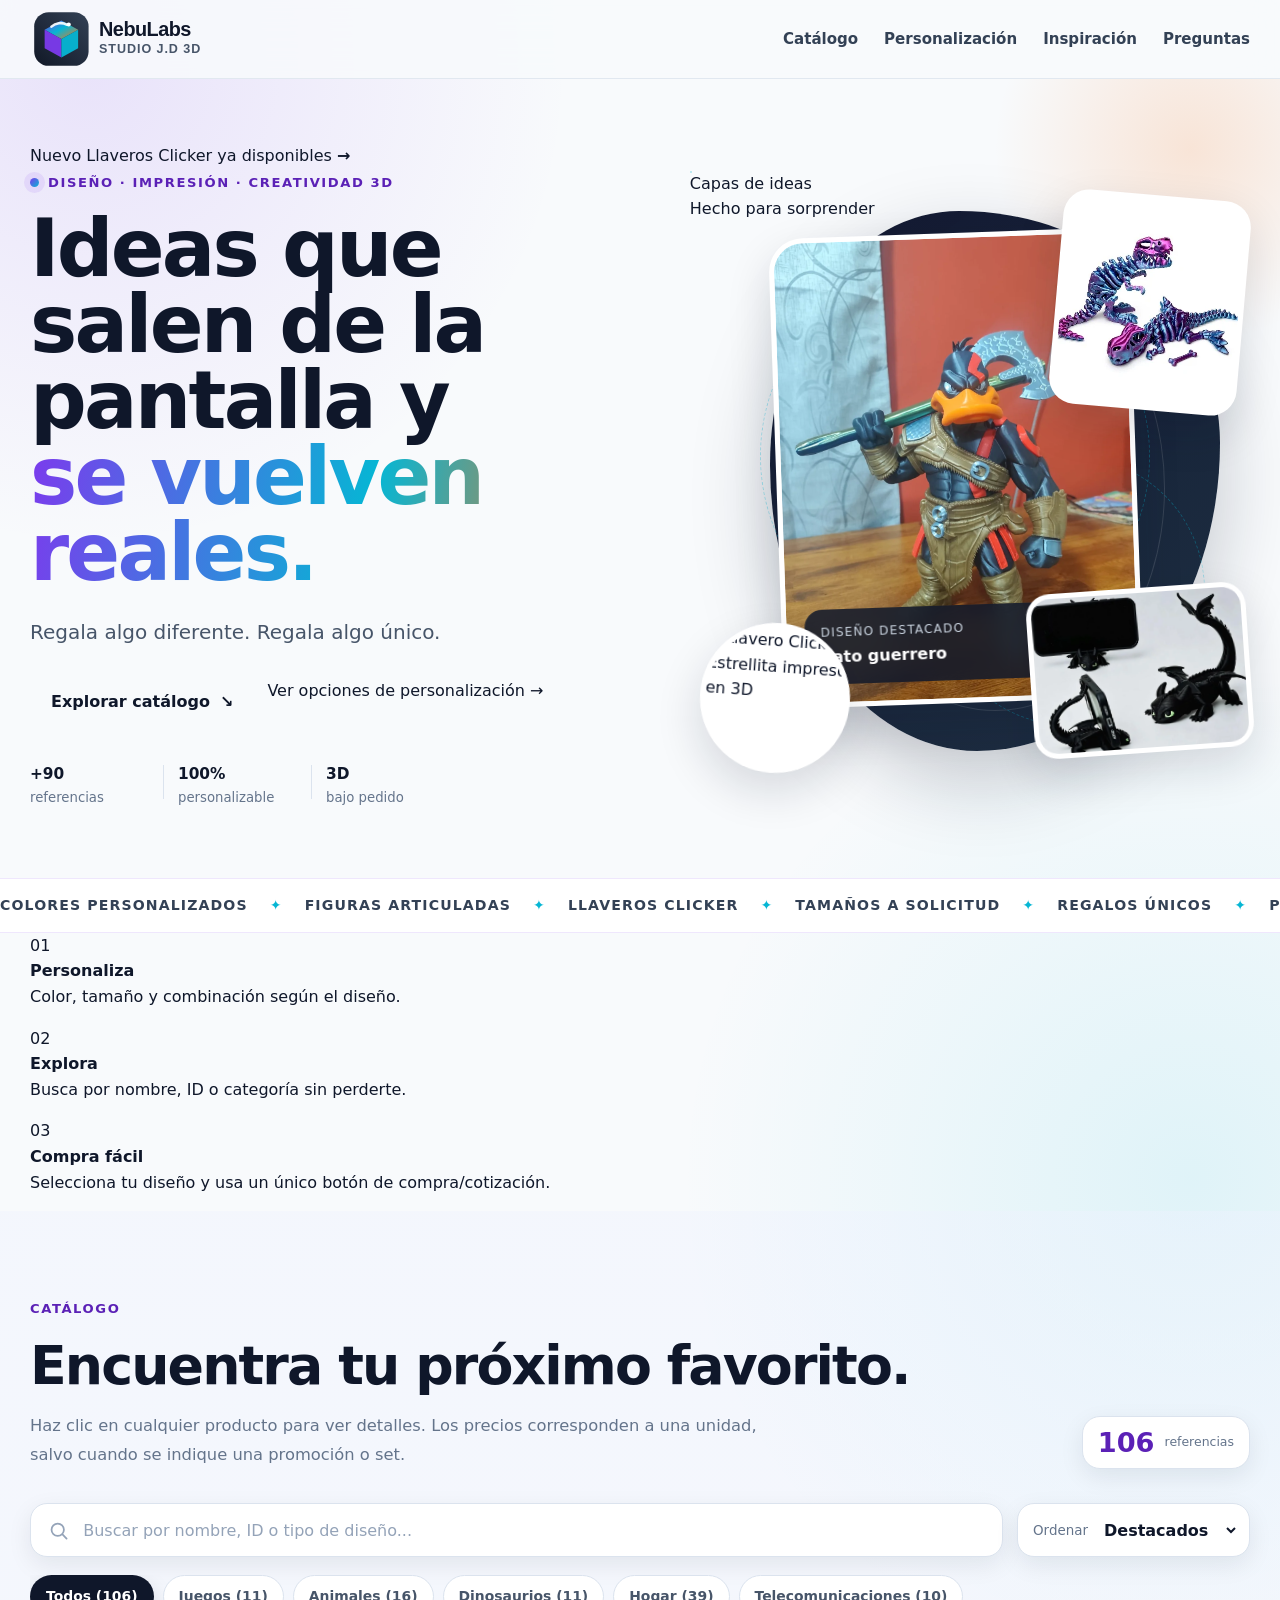
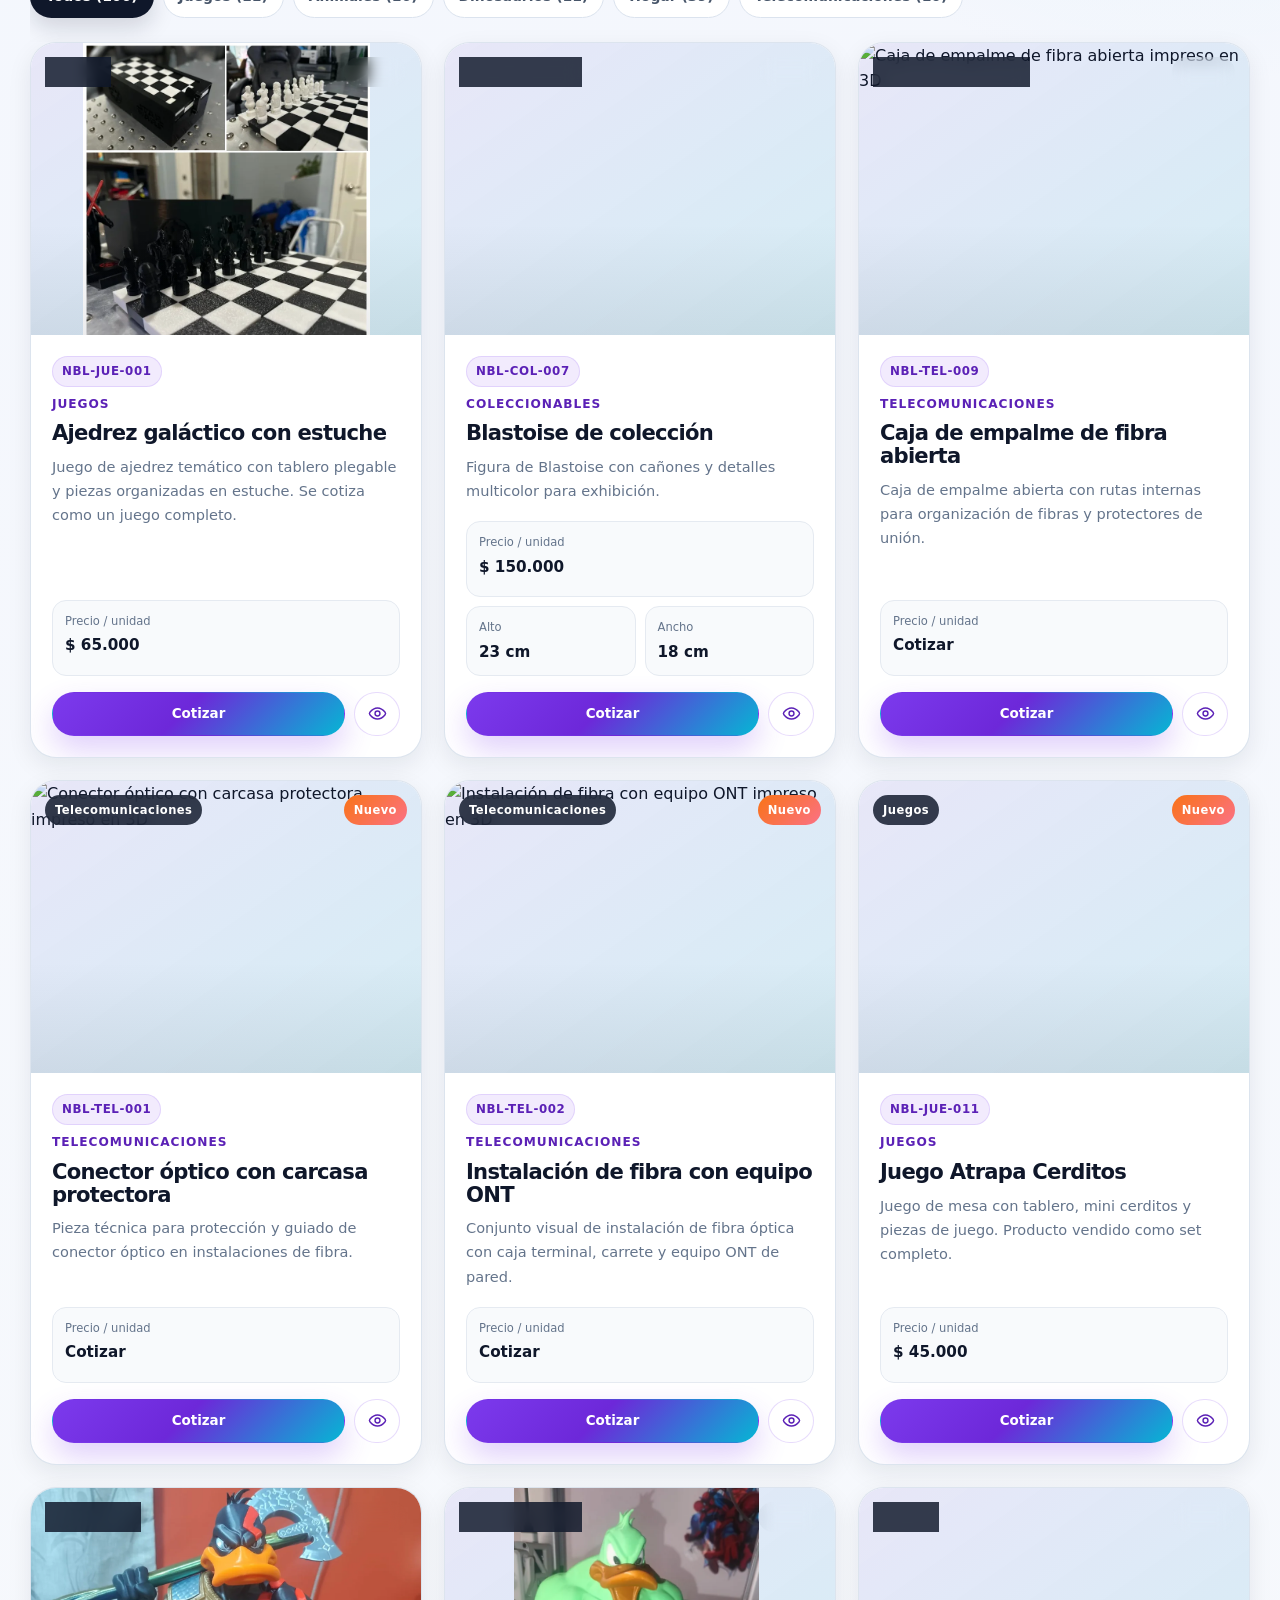
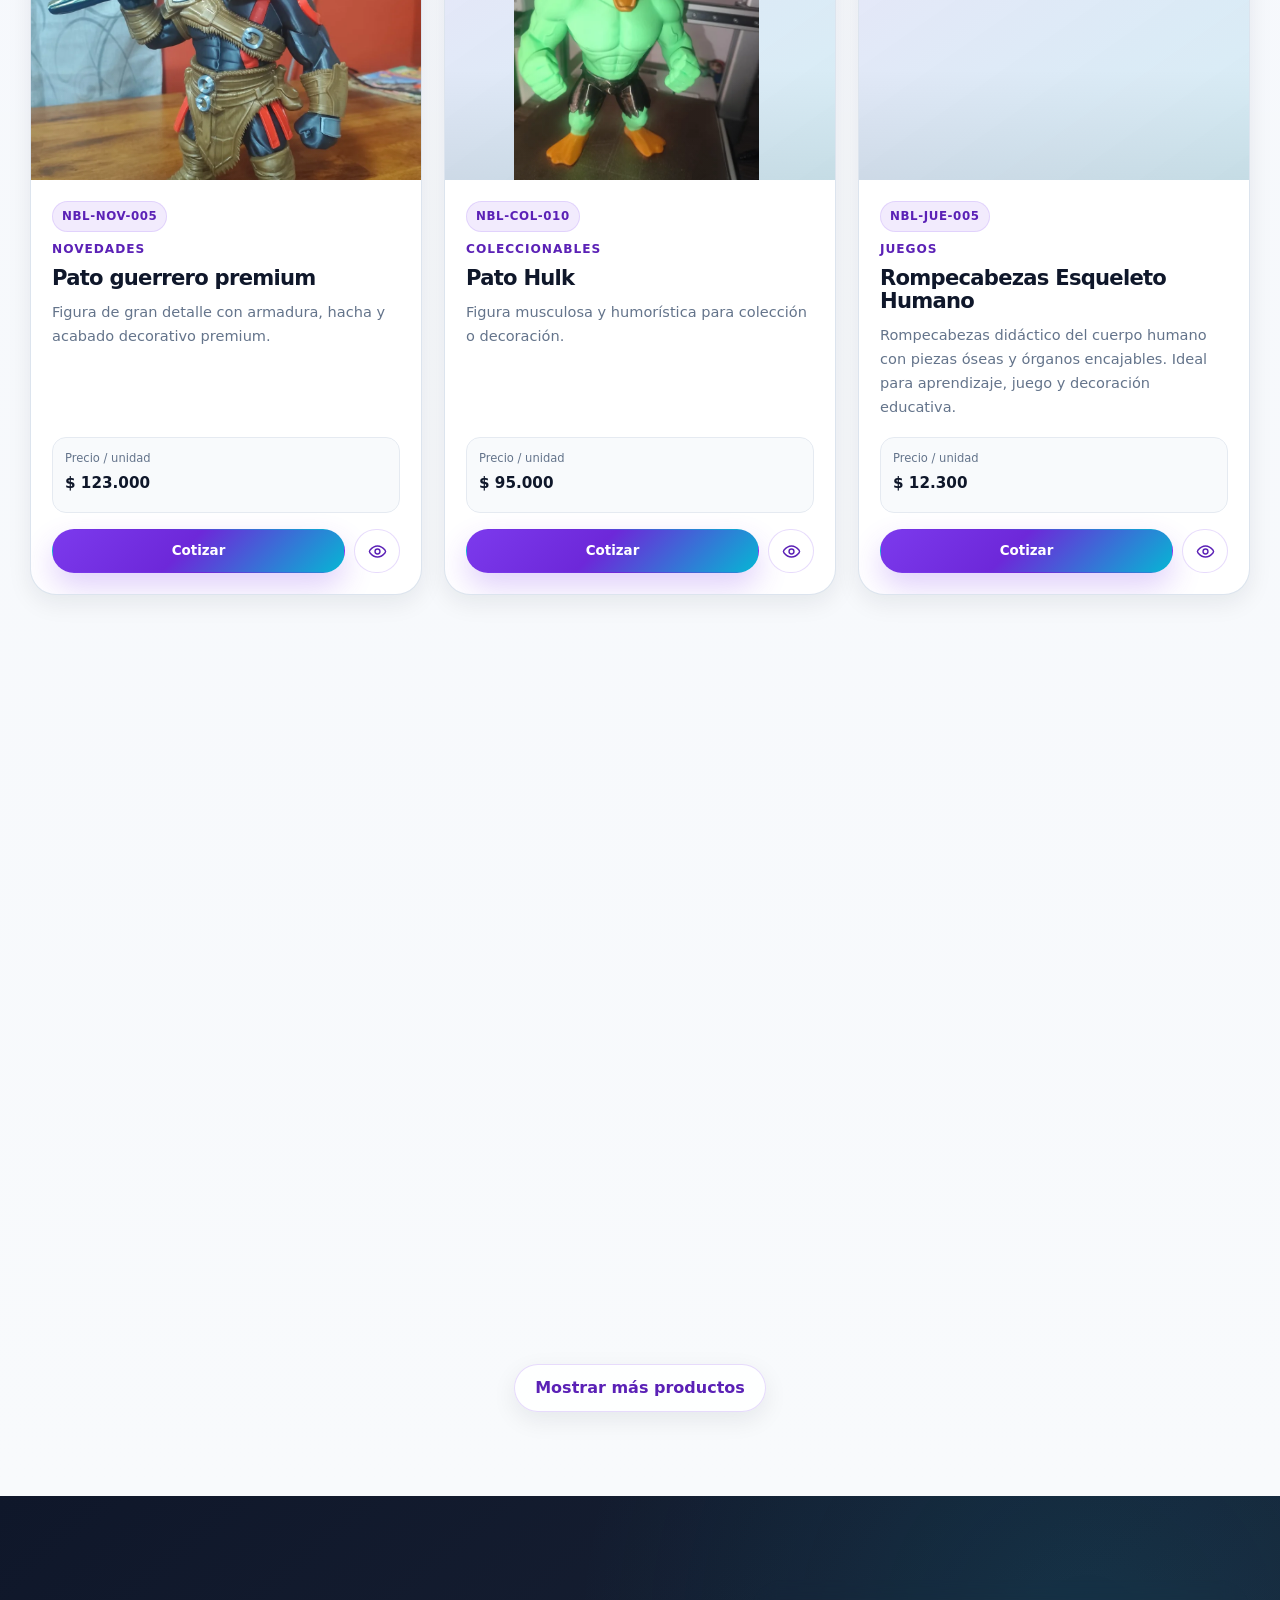
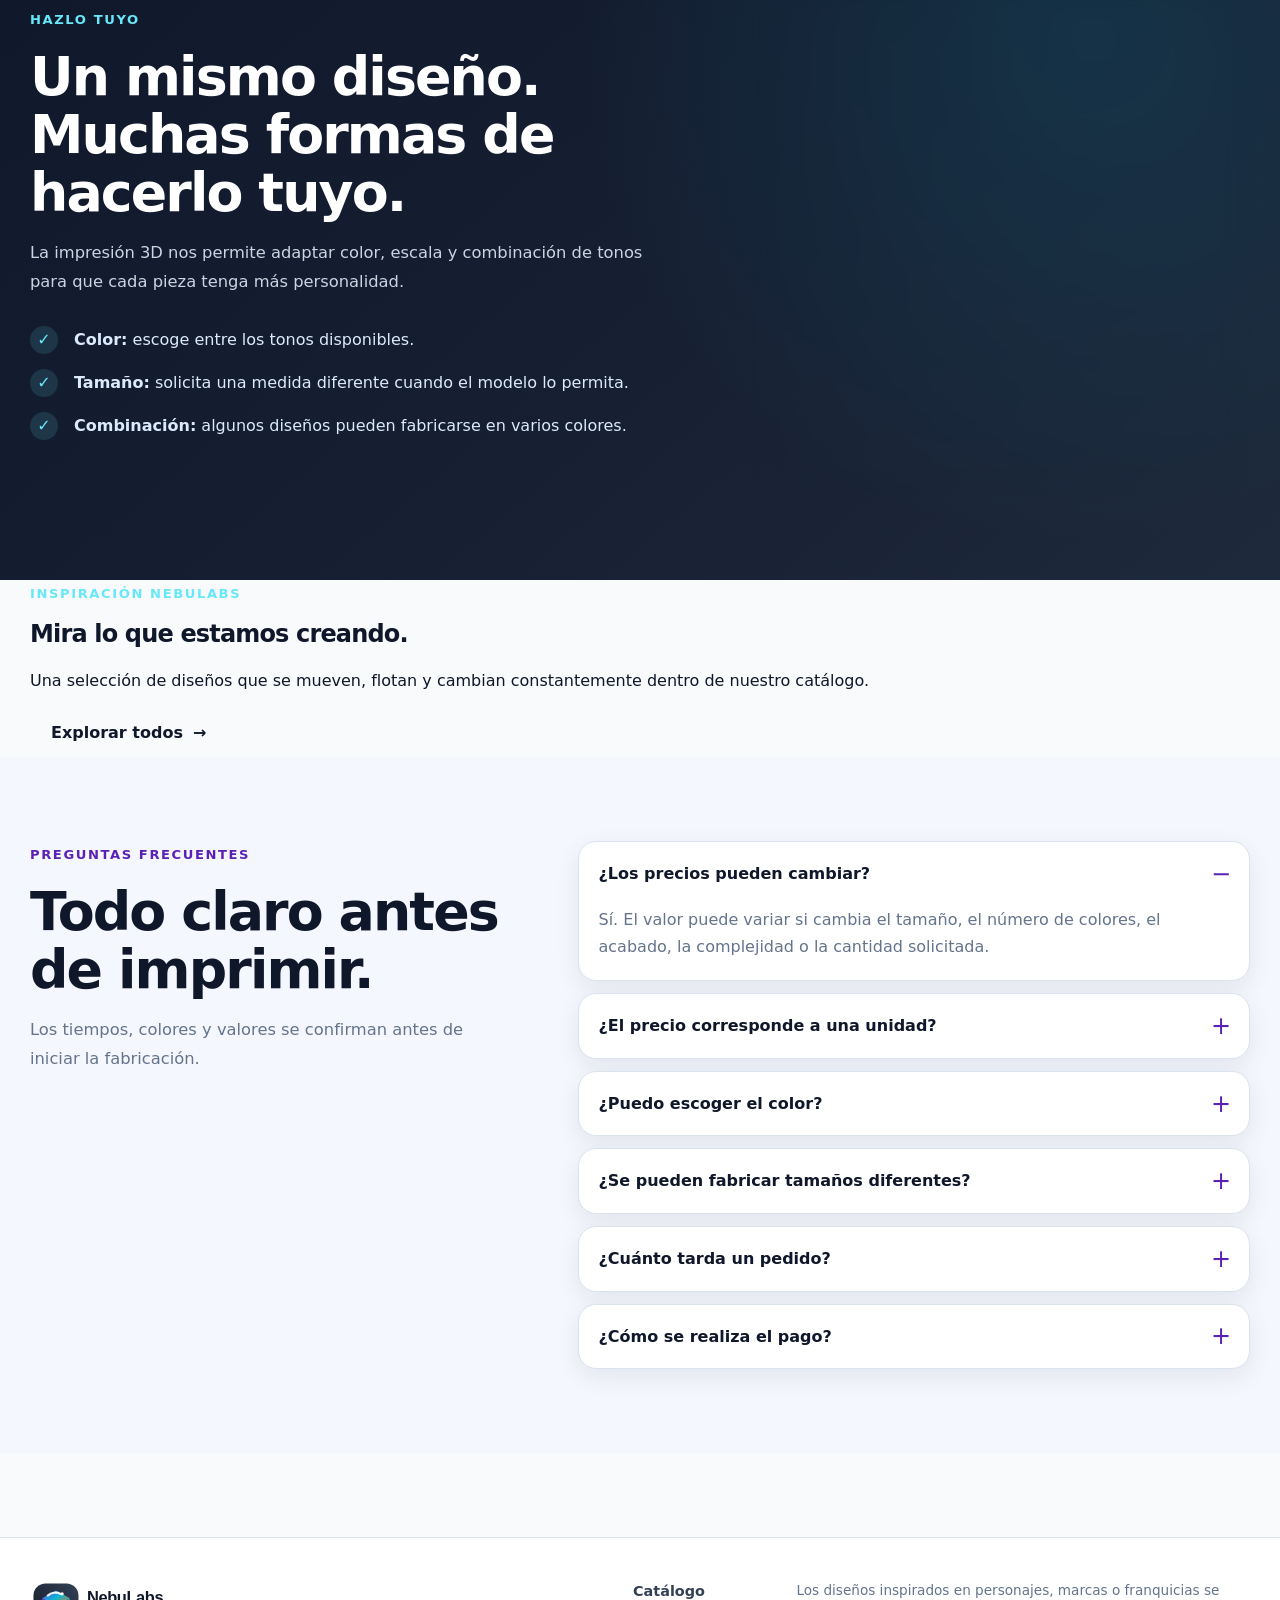
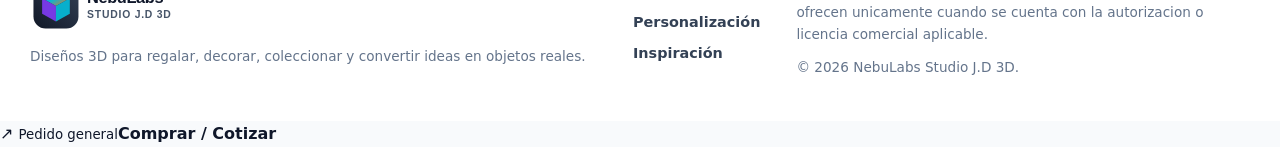
==== commit 9b037467: "Add files via upload" ====
--- a/index.html
+++ b/index.html
@@ -3,23 +3,22 @@
 <head>
   <meta charset="UTF-8">
   <meta name="viewport" content="width=device-width, initial-scale=1.0">
-  <meta name="theme-color" content="#0f172a">
-  <meta name="description" content="Catálogo de impresión 3D de NebuLabs Studio J.D 3D: figuras, juegos, materas, soportes, organizadores y diseños personalizados.">
+  <meta name="theme-color" content="#0b1020">
+  <meta name="description" content="Catálogo de impresión 3D de NebuLabs Studio J.D 3D: figuras, juegos, llaveros clicker, decoración y diseños personalizados.">
   <meta name="robots" content="index, follow">
 
   <meta property="og:type" content="website">
   <meta property="og:title" content="NebuLabs Studio J.D 3D">
-  <meta property="og:description" content="Diseños 3D personalizados para regalar, decorar y coleccionar.">
+  <meta property="og:description" content="Diseños 3D que sorprenden: figuras, regalos, accesorios y piezas personalizadas.">
   <meta property="og:image" content="assets/images/productos/pato-guerrero.webp">
 
   <title>NebuLabs Studio J.D 3D | Catálogo</title>
   <link rel="icon" href="assets/images/marca/favicon.svg" type="image/svg+xml">
   <link rel="manifest" href="site.webmanifest">
-  <link rel="stylesheet" href="assets/css/styles.css">
+  <link rel="stylesheet" href="assets/css/styles.css?v=20260927c">
 </head>
 <body>
   <a class="skip-link" href="#contenido">Saltar al contenido</a>
-  </div>
 
   <header class="site-header" id="inicio">
     <div class="container nav-shell">
@@ -35,144 +34,117 @@
       <nav class="main-nav" id="mainNav" aria-label="Navegación principal">
         <a href="#catalogo">Catálogo</a>
         <a href="#personalizacion">Personalización</a>
+        <a href="#inspiracion">Inspiración</a>
         <a href="#preguntas">Preguntas</a>
-        <a class="button button--small button--primary js-whatsapp" href="#">Cotizar</a>
       </nav>
     </div>
   </header>
 
   <main id="contenido">
-    <section class="hero section-shell">
+    <section class="hero hero-tech" aria-labelledby="heroTitle">
+      <div class="hero-grid-pattern" aria-hidden="true"></div>
+      <div class="hero-glow hero-glow--one" aria-hidden="true"></div>
+      <div class="hero-glow hero-glow--two" aria-hidden="true"></div>
+
       <div class="container hero-grid">
         <div class="hero-copy reveal">
+          <a class="announcement-pill" href="#catalogo" data-filter-jump="Novedades">
+            <span>Nuevo</span>
+            Llaveros Clicker ya disponibles
+            <b aria-hidden="true">→</b>
+          </a>
+
           <div class="eyebrow">
             <span class="eyebrow-dot"></span>
-            Diseño, impresión y creatividad 3D
-          </div>
-          <h1>
-            Creamos lo que no encuentras
-            <span class="gradient-text">en cualquier lugar.</span>
+            Diseño · impresión · creatividad 3D
+          </div>
+
+          <h1 id="heroTitle">
+            Ideas que salen de la pantalla y
+            <span class="gradient-text">se vuelven reales.</span>
           </h1>
+
           <p class="hero-lead" id="heroDescription">
-            Figuras, juegos, materas, soportes, organizadores y diseños personalizados impresos en 3D.
+            Explora figuras, juegos, accesorios y diseños personalizados creados para regalar, coleccionar y sorprender.
           </p>
 
           <div class="hero-actions">
-            <a class="button button--primary" href="#catalogo">Explorar catálogo</a>
-            <a class="button button--ghost js-whatsapp" href="#">Solicitar cotización</a>
+            <a class="button button--dark" href="#catalogo">Explorar catálogo <span aria-hidden="true">↘</span></a>
+            <a class="text-link" href="#personalizacion">Ver opciones de personalización <span aria-hidden="true">→</span></a>
           </div>
 
           <div class="hero-trust" aria-label="Características principales">
-            <div>
-              <strong>Colores</strong>
-              <span>Personalizables</span>
-            </div>
-            <div>
-              <strong>Tamaños</strong>
-              <span>Ajustables</span>
-            </div>
-            <div>
-              <strong>Pedidos</strong>
-              <span>Bajo solicitud</span>
-            </div>
-          </div>
-        </div>
-
-        <div class="hero-visual reveal" aria-label="Muestra de figuras impresas en 3D">
+            <div><strong>+90</strong><span>referencias</span></div>
+            <div><strong>100%</strong><span>personalizable</span></div>
+            <div><strong>3D</strong><span>bajo pedido</span></div>
+          </div>
+        </div>
+
+        <div class="hero-visual reveal" id="heroVisual" aria-label="Muestra de diseños impresos en 3D">
           <div class="hero-orbit hero-orbit--one"></div>
           <div class="hero-orbit hero-orbit--two"></div>
-
-          <figure class="hero-card hero-card--main">
-            <img src="assets/images/productos/pato-guerrero.webp" alt="Pato guerrero impreso y pintado en 3D">
+          <div class="hero-orbit hero-orbit--three"></div>
+
+          <figure class="hero-card hero-card--main" data-tilt>
+            <img src="assets/images/productos/pato-guerrero.webp" alt="Pato guerrero impreso en 3D">
             <figcaption>
               <span>Diseño destacado</span>
               <strong>Pato guerrero</strong>
             </figcaption>
           </figure>
 
-          <figure class="hero-card hero-card--top">
+          <figure class="hero-card hero-card--top" data-tilt>
             <img src="assets/images/productos/esqueleto-trex-colorido.webp" alt="Esqueleto T-Rex articulado impreso en 3D">
           </figure>
 
-          <figure class="hero-card hero-card--bottom">
+          <figure class="hero-card hero-card--bottom" data-tilt>
             <img src="assets/images/productos/soporte-celular-chimuelo.webp" alt="Soporte para celular Chimuelo impreso en 3D">
           </figure>
 
-          <figure class="hero-card hero-card--extra">
-            <img src="assets/images/productos/pinguino-tambaleante.webp" alt="Pingüino tambaleante impreso en 3D">
-          </figure>
-
-          <div class="hero-sticker">
-            <span>Hecho con</span>
-            <strong>capas de ideas</strong>
-          </div>
-        </div>
-      </div>
-    </section>
-
-    <section class="marquee" aria-label="Opciones de personalización">
+          <figure class="hero-card hero-card--extra" data-tilt>
+            <img src="assets/images/productos/llavero-estrellita.webp" alt="Llavero Clicker Estrellita impreso en 3D">
+          </figure>
+
+          <div class="hero-chip hero-chip--one">Capas de ideas</div>
+          <div class="hero-chip hero-chip--two">Hecho para sorprender</div>
+        </div>
+      </div>
+    </section>
+
+    <section class="marquee" aria-label="Opciones del catálogo">
       <div class="marquee-track">
-        <span>Colores personalizados</span><b>•</b>
-        <span>Figuras articuladas</span><b>•</b>
-        <span>Tamaños a solicitud</span><b>•</b>
-        <span>Regalos únicos</span><b>•</b>
-        <span>Diseños decorativos</span><b>•</b>
-        <span>Producción bajo pedido</span><b>•</b>
-        <span>Colores personalizados</span><b>•</b>
-        <span>Figuras articuladas</span><b>•</b>
-        <span>Tamaños a solicitud</span><b>•</b>
-      </div>
-    </section>
-
-    <section class="value-section section-shell">
-      <div class="container">
-        <div class="section-heading section-heading--center reveal">
-          <span class="section-kicker">NebuLabs Studio</span>
-          <h2>Un catálogo pensado para sorprender y vender</h2>
-          <p>
-            Cada pieza puede convertirse en un regalo, una figura de colección, una decoración de escritorio o un producto personalizado.
-          </p>
-        </div>
-
-        <div class="value-grid">
-          <article class="value-card reveal">
-            <span class="value-icon">01</span>
-            <h3>Personalización real</h3>
-            <p>Selecciona color, combinación, tamaño y, según el diseño, detalles de acabado.</p>
-          </article>
-          <article class="value-card reveal">
-            <span class="value-icon">02</span>
-            <h3>Producción bajo pedido</h3>
-            <p>Fabricamos según disponibilidad, complejidad y requerimientos del cliente.</p>
-          </article>
-          <article class="value-card reveal">
-            <span class="value-icon">03</span>
-            <h3>Opciones para regalar</h3>
-            <p>Figuras tiernas, articuladas, temáticas y decorativas para diferentes ocasiones.</p>
-          </article>
-          <article class="value-card reveal">
-            <span class="value-icon">04</span>
-            <h3>Catálogo en crecimiento</h3>
-            <p>Nuevas referencias se pueden agregar fácilmente sin reconstruir toda la página.</p>
-          </article>
-        </div>
+        <span>Colores personalizados</span><b>✦</b>
+        <span>Figuras articuladas</span><b>✦</b>
+        <span>Llaveros Clicker</span><b>✦</b>
+        <span>Tamaños a solicitud</span><b>✦</b>
+        <span>Regalos únicos</span><b>✦</b>
+        <span>Producción bajo pedido</span><b>✦</b>
+        <span>Colores personalizados</span><b>✦</b>
+        <span>Figuras articuladas</span><b>✦</b>
+        <span>Llaveros Clicker</span><b>✦</b>
+      </div>
+    </section>
+
+    <section class="quick-value" aria-label="Ventajas NebuLabs">
+      <div class="container quick-value-grid">
+        <article class="quick-value-card reveal"><span>01</span><div><strong>Personaliza</strong><p>Color, tamaño y combinación según el diseño.</p></div></article>
+        <article class="quick-value-card reveal"><span>02</span><div><strong>Explora</strong><p>Busca por nombre, ID o categoría sin perderte.</p></div></article>
+        <article class="quick-value-card reveal"><span>03</span><div><strong>Compra fácil</strong><p>Selecciona tu diseño y usa un único botón de compra/cotización.</p></div></article>
       </div>
     </section>
 
     <section class="catalog-section section-shell" id="catalogo">
-      <div class="container">
+      <div class="container container--wide">
         <div class="section-heading reveal">
           <span class="section-kicker">Catálogo</span>
           <div class="heading-row">
             <div>
-              <h2>Lo que buscabas está aquí.</h2>
-              <p>
-                Los valores se muestran en pesos colombianos y corresponden a una unidad, salvo los productos identificados expresamente como juego o set.
-              </p>
+              <h2>Encuentra tu próximo favorito.</h2>
+              <p>Haz clic en cualquier producto para ver detalles. Los precios corresponden a una unidad, salvo cuando se indique una promoción o set.</p>
             </div>
             <div class="catalog-count" aria-live="polite">
               <strong id="visibleCount">0</strong>
-              <span>referencias visibles</span>
+              <span>referencias</span>
             </div>
           </div>
         </div>
@@ -180,11 +152,11 @@
         <div class="catalog-toolbar reveal">
           <label class="search-box" for="searchInput">
             <svg viewBox="0 0 24 24" aria-hidden="true"><path d="m21 21-4.35-4.35m1.35-5.65a7 7 0 1 1-14 0 7 7 0 0 1 14 0Z" fill="none" stroke="currentColor" stroke-width="2" stroke-linecap="round"/></svg>
-            <input id="searchInput" type="search" placeholder="Buscar robot, dinosaurio, animal..." autocomplete="off">
+            <input id="searchInput" type="search" placeholder="Buscar por nombre, ID o tipo de diseño..." autocomplete="off">
           </label>
 
           <label class="sort-box" for="sortSelect">
-            <span>Ordenar:</span>
+            <span>Ordenar</span>
             <select id="sortSelect">
               <option value="destacados">Destacados</option>
               <option value="nombre">Nombre A-Z</option>
@@ -195,13 +167,10 @@
         </div>
 
         <div class="filter-row reveal" id="categoryFilters" aria-label="Filtrar por categoría"></div>
-
         <div class="product-grid" id="productGrid"></div>
 
         <div class="load-more-shell">
-          <button class="button button--ghost" id="loadMoreButton" type="button" hidden>
-            Mostrar más productos
-          </button>
+          <button class="button button--ghost" id="loadMoreButton" type="button" hidden>Mostrar más productos</button>
         </div>
       </div>
     </section>
@@ -210,29 +179,36 @@
       <div class="container custom-grid">
         <div class="custom-copy reveal">
           <span class="section-kicker">Hazlo tuyo</span>
-          <h2>El mismo diseño puede verse completamente diferente.</h2>
-          <p>
-            Una figura puede fabricarse en un color sólido o combinar varios tonos, cambiar el tamaño y adaptarse a cualquier ocasión especial.
-          </p>
-
+          <h2>Un mismo diseño. Muchas formas de hacerlo tuyo.</h2>
+          <p>La impresión 3D nos permite adaptar color, escala y combinación de tonos para que cada pieza tenga más personalidad.</p>
           <div class="custom-list">
             <div><span>✓</span><p><strong>Color:</strong> escoge entre los tonos disponibles.</p></div>
-            <div><span>✓</span><p><strong>Tamaño:</strong> solicita una medida diferente a la estándar.</p></div>
-          </div>
-
+            <div><span>✓</span><p><strong>Tamaño:</strong> solicita una medida diferente cuando el modelo lo permita.</p></div>
+            <div><span>✓</span><p><strong>Combinación:</strong> algunos diseños pueden fabricarse en varios colores.</p></div>
+          </div>
         </div>
 
         <div class="custom-panel reveal">
+          <div class="custom-panel-glow"></div>
           <div class="color-cloud" id="colorCloud"></div>
-          <div class="custom-note">
-            <strong>Nota de precios</strong>
-            <p id="priceNotice"></p>
-          </div>
-          <div class="custom-note custom-note--soft">
-            <strong>Nota de medidas</strong>
-            <p id="measureNotice"></p>
-          </div>
-        </div>
+          <div class="custom-note"><strong>Precios</strong><p id="priceNotice"></p></div>
+          <div class="custom-note custom-note--soft"><strong>Medidas</strong><p id="measureNotice"></p></div>
+        </div>
+      </div>
+    </section>
+
+    <section class="inspiration-section" id="inspiracion" aria-labelledby="inspirationTitle">
+      <div class="inspiration-noise" aria-hidden="true"></div>
+      <div class="container inspiration-heading reveal">
+        <span class="section-kicker section-kicker--light">Inspiración NebuLabs</span>
+        <h2 id="inspirationTitle">Mira lo que estamos creando.</h2>
+        <p>Una selección de diseños que se mueven, flotan y cambian constantemente dentro de nuestro catálogo.</p>
+        <a class="button button--lime" href="#catalogo">Explorar todos <span aria-hidden="true">→</span></a>
+      </div>
+
+      <div class="floating-gallery" aria-label="Galería animada de productos destacados">
+        <div class="floating-track floating-track--one" id="floatingTrackOne"></div>
+        <div class="floating-track floating-track--two" id="floatingTrackTwo"></div>
       </div>
     </section>
 
@@ -240,37 +216,17 @@
       <div class="container faq-grid">
         <div class="section-heading reveal">
           <span class="section-kicker">Preguntas frecuentes</span>
-          <h2>Todo lo que debes saber antes de pedir</h2>
-          <p>
-            Los tiempos, colores y valores se confirman antes de iniciar la fabricación.
-          </p>
+          <h2>Todo claro antes de imprimir.</h2>
+          <p>Los tiempos, colores y valores se confirman antes de iniciar la fabricación.</p>
         </div>
 
         <div class="accordion reveal">
-          <details open>
-            <summary>¿Los precios pueden cambiar?</summary>
-            <p>Sí. El valor puede variar si cambia el tamaño, el número de colores, el acabado, la complejidad o la cantidad solicitada.</p>
-          </details>
-          <details>
-            <summary>¿El precio corresponde a una unidad?</summary>
-            <p>Sí. Cada diseño se vende por unidad, incluso cuando la fotografía muestre varios colores o modelos. Solo se cotiza como conjunto cuando el producto se identifica expresamente como juego o set.</p>
-          </details>
-          <details>
-            <summary>¿Puedo escoger el color?</summary>
-            <p>Sí. Se confirma la disponibilidad del material antes de iniciar la impresión.</p>
-          </details>
-          <details>
-            <summary>¿Se pueden fabricar tamaños diferentes?</summary>
-            <p>Sí. Las medidas publicadas son una referencia y se puede cotizar otra escala según el modelo.</p>
-          </details>
-          <details>
-            <summary>¿Cuánto tarda un pedido?</summary>
-            <p>El tiempo depende del tamaño, nivel de detalle, cantidad de piezas y carga de producción. Se informa en la cotización.</p>
-          </details>
-          <details>
-            <summary>¿Cómo se realiza el pago?</summary>
-            <p id="paymentText">Transferencia bancaria o efectivo.</p>
-          </details>
+          <details open><summary>¿Los precios pueden cambiar?</summary><p>Sí. El valor puede variar si cambia el tamaño, el número de colores, el acabado, la complejidad o la cantidad solicitada.</p></details>
+          <details><summary>¿El precio corresponde a una unidad?</summary><p>Sí. Cada diseño se vende por unidad, incluso cuando la fotografía muestre varios colores o modelos. Solo se cotiza como conjunto cuando el producto se identifica expresamente como juego, set o promoción.</p></details>
+          <details><summary>¿Puedo escoger el color?</summary><p>Sí. Se confirma la disponibilidad del material antes de iniciar la impresión.</p></details>
+          <details><summary>¿Se pueden fabricar tamaños diferentes?</summary><p>Sí. Se puede cotizar otra escala según el modelo y la viabilidad de impresión.</p></details>
+          <details><summary>¿Cuánto tarda un pedido?</summary><p>El tiempo depende del tamaño, nivel de detalle, cantidad de piezas y carga de producción. Se informa en la cotización.</p></details>
+          <details><summary>¿Cómo se realiza el pago?</summary><p id="paymentText">Transferencia bancaria o efectivo.</p></details>
         </div>
       </div>
     </section>
@@ -278,47 +234,35 @@
 
   <footer class="site-footer">
     <div class="container footer-grid">
-      <div>
-        <img class="footer-logo" src="assets/images/marca/logo-nebulabs.svg" alt="NebuLabs Studio J.D 3D">
-        <p>Diseños 3D personalizados para regalar, decorar y coleccionar.</p>
-      </div>
-
-      <div class="footer-links">
-        <a href="#catalogo">Catálogo</a>
-        <a href="#personalizacion">Personalización</a>
-      </div>
-
-      <div class="footer-legal">
-        <p id="legalNotice"></p>
-        <p>© <span id="currentYear"></span> <span id="footerBrand">NebuLabs Studio J.D 3D</span>.</p>
-      </div>
+      <div><img class="footer-logo" src="assets/images/marca/logo-nebulabs.svg" alt="NebuLabs Studio J.D 3D"><p>Diseños 3D para regalar, decorar, coleccionar y convertir ideas en objetos reales.</p></div>
+      <div class="footer-links"><a href="#catalogo">Catálogo</a><a href="#personalizacion">Personalización</a><a href="#inspiracion">Inspiración</a></div>
+      <div class="footer-legal"><p id="legalNotice"></p><p>© <span id="currentYear"></span> <span id="footerBrand">NebuLabs Studio J.D 3D</span>.</p></div>
     </div>
   </footer>
 
-  <a class="floating-whatsapp js-whatsapp" href="#" aria-label="Contactar por WhatsApp">
-    <svg viewBox="0 0 24 24" aria-hidden="true"><path d="M20.5 3.5A11.6 11.6 0 0 0 12.2 0C5.7 0 .5 5.2.5 11.7c0 2.1.6 4.1 1.6 5.9L0 24l6.6-2.1a11.6 11.6 0 0 0 5.6 1.4h.1c6.4 0 11.7-5.2 11.7-11.7 0-3.1-1.2-6-3.5-8.1Zm-8.2 17.8h-.1c-1.7 0-3.4-.5-4.9-1.4l-.4-.2-3.9 1.2 1.3-3.8-.3-.4a9.6 9.6 0 0 1-1.5-5.1A9.7 9.7 0 0 1 12.2 2c2.6 0 5 1 6.8 2.8a9.6 9.6 0 0 1 2.9 6.9 9.7 9.7 0 0 1-9.6 9.6Zm5.3-7.3c-.3-.1-1.7-.8-2-.9-.3-.1-.5-.1-.7.2s-.8.9-1 1.1c-.2.2-.4.2-.7.1-.3-.2-1.2-.4-2.4-1.4a8.7 8.7 0 0 1-1.6-2c-.2-.3 0-.5.1-.6l.5-.6.3-.5c.1-.2.1-.4 0-.6-.1-.1-.7-1.6-.9-2.2-.2-.6-.5-.5-.7-.5h-.6c-.2 0-.6.1-.9.4-.3.3-1.2 1.2-1.2 2.9 0 1.7 1.3 3.4 1.4 3.6.2.2 2.5 3.8 6.1 5.3.9.4 1.5.6 2 .7.9.3 1.7.2 2.3.1.7-.1 1.7-.7 1.9-1.4.2-.7.2-1.3.2-1.4-.1-.1-.3-.2-.6-.4Z" fill="currentColor"/></svg>
+  <a class="purchase-dock js-whatsapp" id="purchaseDock" href="#" aria-label="Comprar o cotizar por WhatsApp">
+    <span class="purchase-dock__icon">↗</span>
+    <span class="purchase-dock__text"><small id="purchaseDockHint">Pedido general</small><strong id="purchaseDockLabel">Comprar / Cotizar</strong></span>
   </a>
 
   <div class="modal" id="productModal" aria-hidden="true">
     <div class="modal-backdrop" data-close-modal></div>
     <section class="modal-dialog" role="dialog" aria-modal="true" aria-labelledby="modalTitle">
       <button class="modal-close" type="button" data-close-modal aria-label="Cerrar detalle">×</button>
-      <div class="modal-media">
-        <img id="modalImage" src="" alt="">
-      </div>
+      <div class="modal-media"><img id="modalImage" src="" alt=""></div>
       <div class="modal-content">
         <div class="modal-badges" id="modalBadges"></div>
         <h2 id="modalTitle"></h2>
         <p id="modalDescription"></p>
         <div class="modal-info-grid" id="modalInfo"></div>
         <p class="modal-note" id="modalNote"></p>
-        <a class="button button--primary" id="modalWhatsapp" href="#">Cotizar este diseño</a>
+        <button class="button button--dark" id="modalSelect" type="button">Elegir este diseño</button>
       </div>
     </section>
   </div>
 
-  <script src="assets/js/config.js"></script>
-  <script src="assets/js/catalogo.js"></script>
-  <script src="assets/js/app.js"></script>
+  <script src="assets/js/config.js?v=20260927c"></script>
+  <script src="assets/js/catalogo.js?v=20260927c"></script>
+  <script src="assets/js/app.js?v=20260927c"></script>
 </body>
 </html>
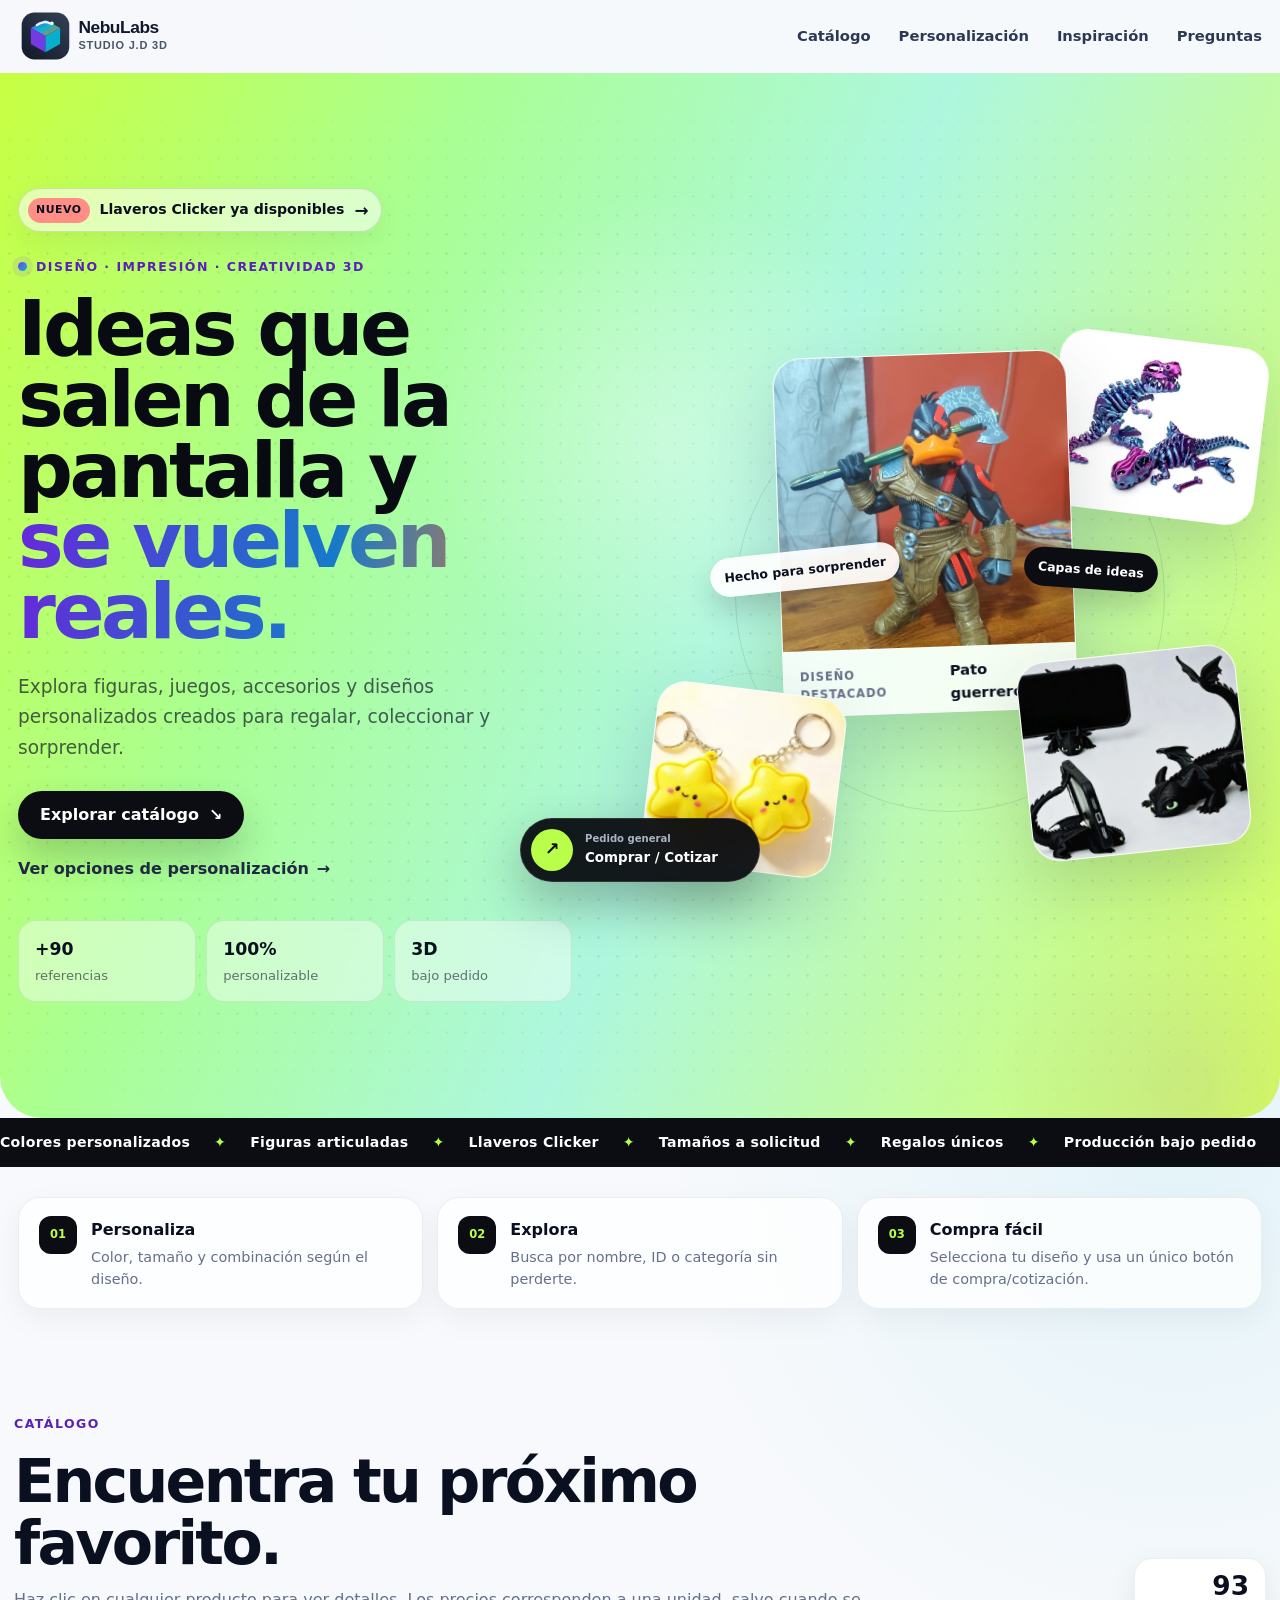
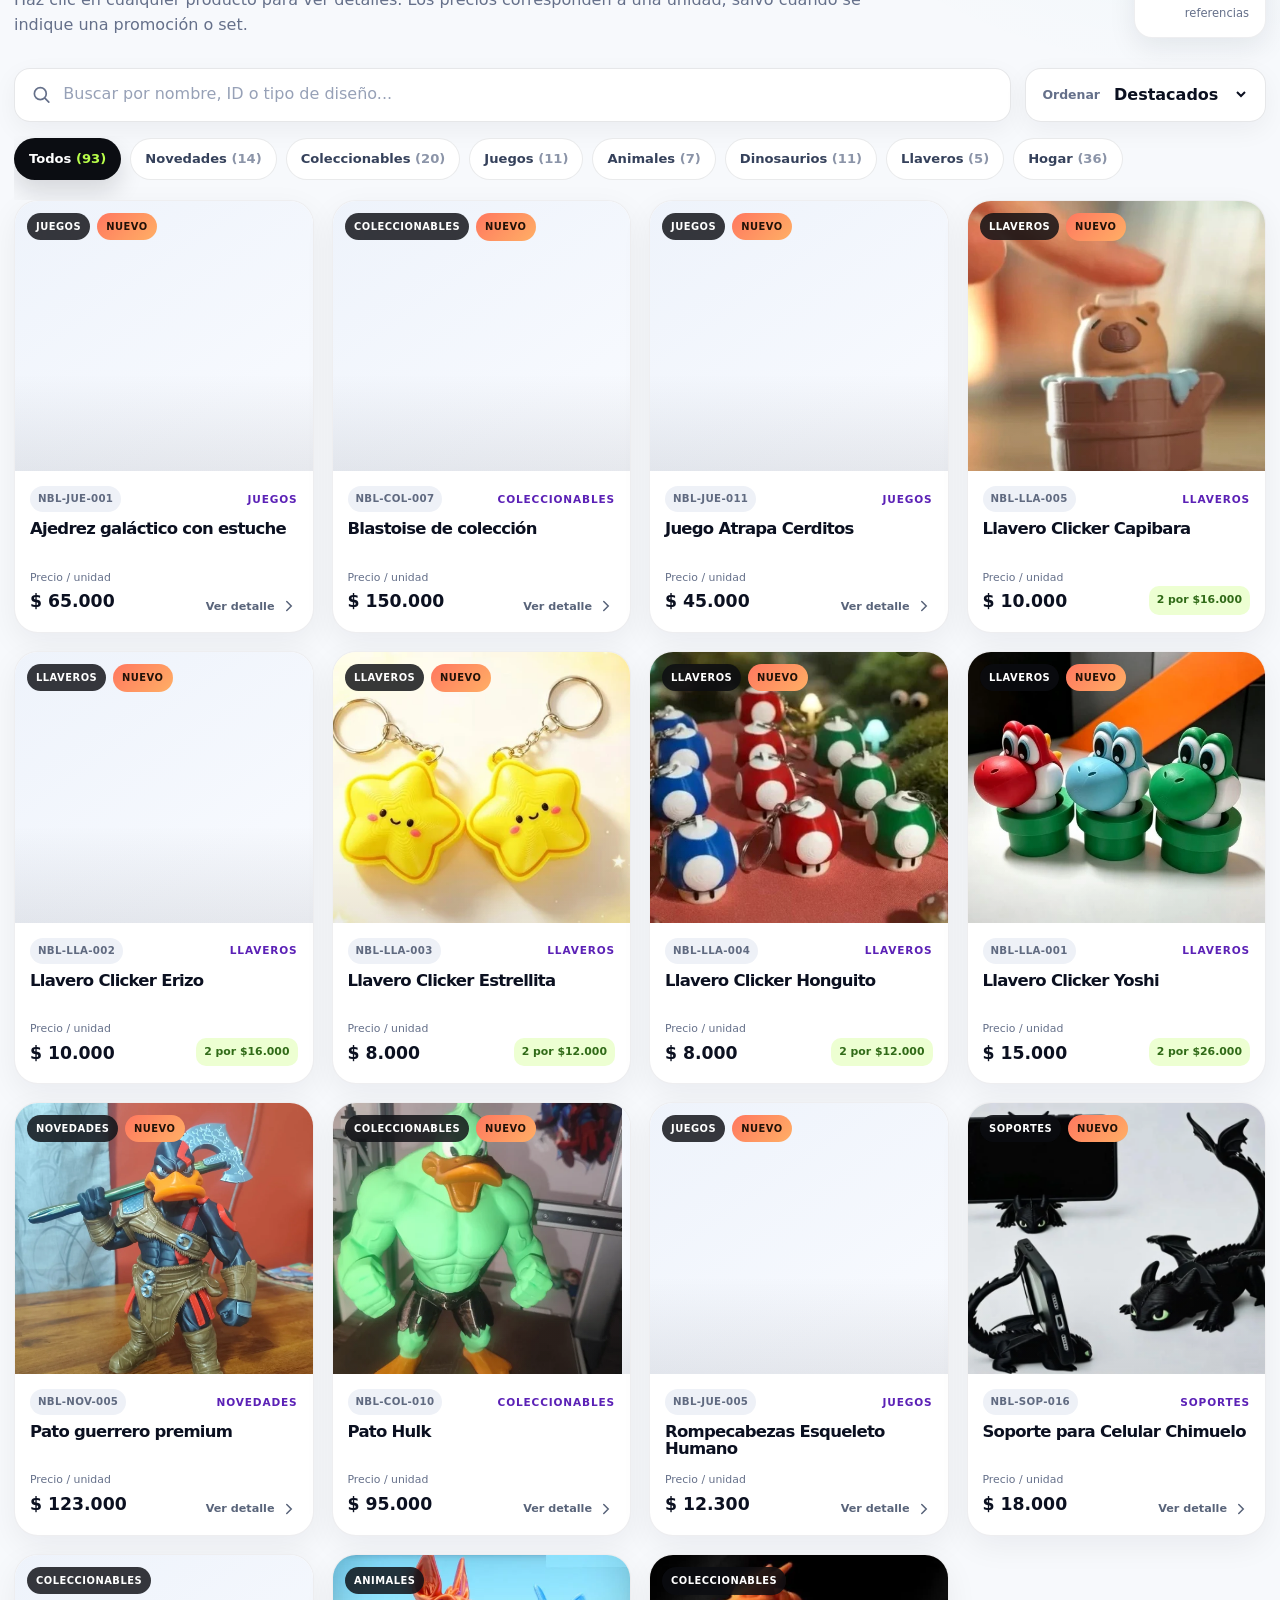
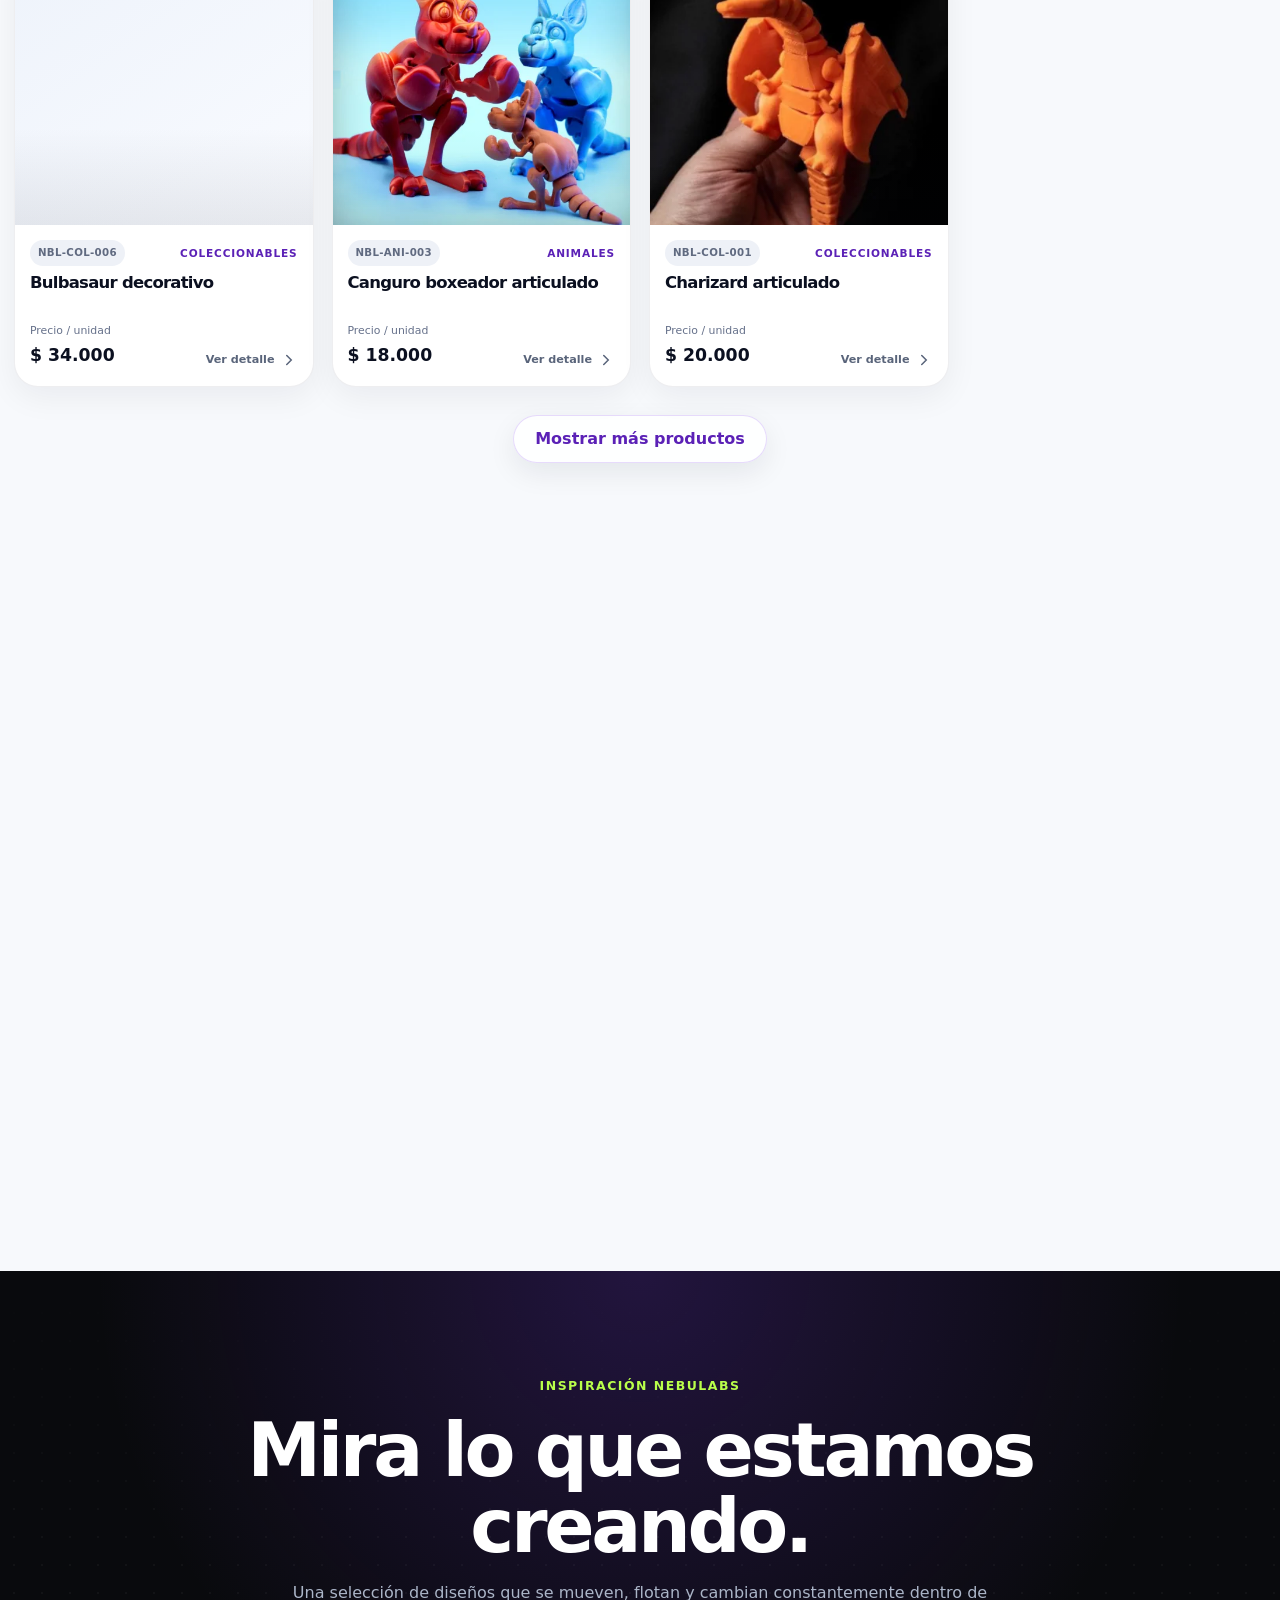
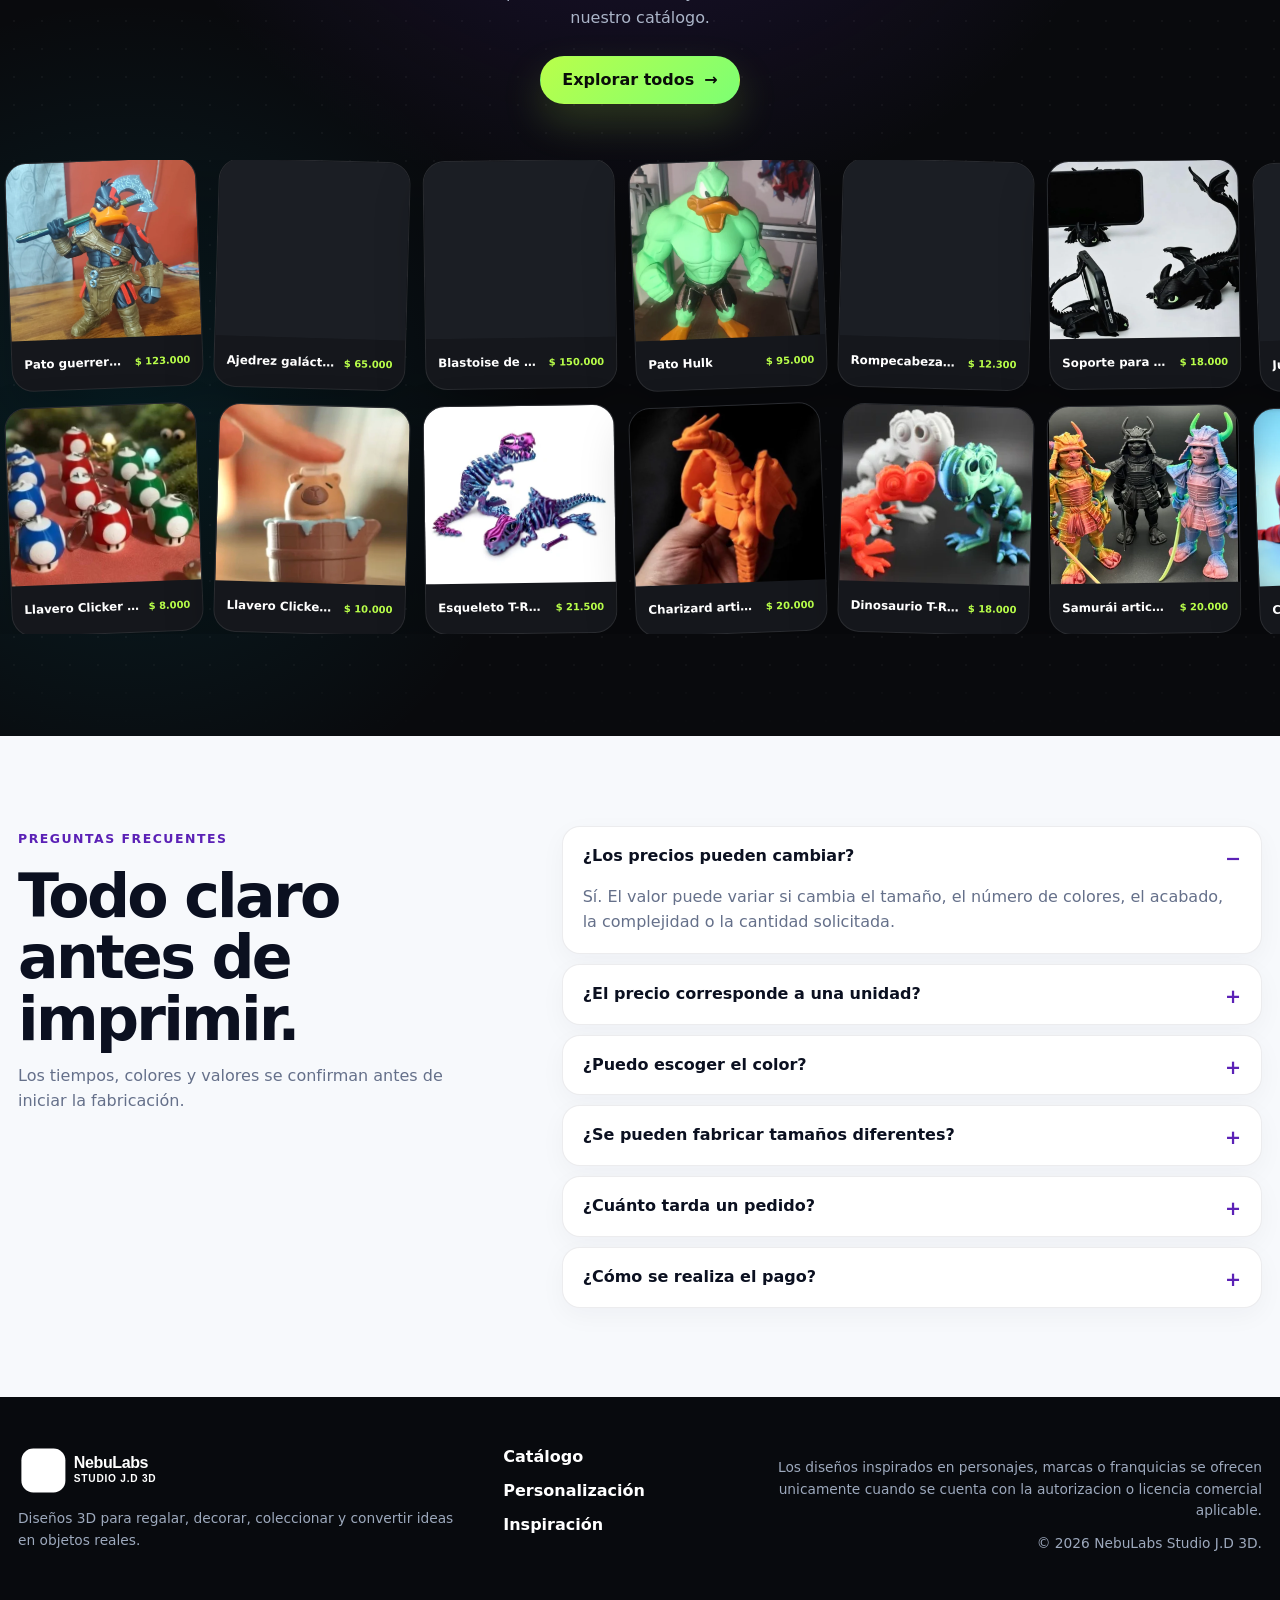
==== commit 5c1573ba: "ok" ====
--- a/index.html
+++ b/index.html
@@ -39,6 +39,8 @@
       </nav>
     </div>
   </header>
+
+
 
   <main id="contenido">
     <section class="hero hero-tech" aria-labelledby="heroTitle">
--- a/assets/css/styles.css
+++ b/assets/css/styles.css
@@ -1,1908 +1,385 @@
 :root {
-  --ink: #0f172a;
-  --ink-2: #1e293b;
-  --muted: #64748b;
+  --ink: #0b1020;
+  --ink-2: #151d31;
+  --muted: #65708a;
   --line: #dbe3ee;
   --surface: #ffffff;
-  --surface-soft: #f8fafc;
-  --surface-alt: #eef2ff;
+  --surface-soft: #f6f8fc;
   --violet: #7c3aed;
   --violet-dark: #5b21b6;
   --cyan: #06b6d4;
-  --cyan-dark: #0e7490;
-  --orange: #f97316;
-  --green: #16a34a;
-  --danger: #dc2626;
-  --shadow-sm: 0 8px 24px rgba(15, 23, 42, 0.08);
-  --shadow-md: 0 18px 45px rgba(15, 23, 42, 0.14);
-  --shadow-lg: 0 30px 80px rgba(15, 23, 42, 0.22);
+  --lime: #b9ff4a;
+  --lime-2: #7dff73;
+  --orange: #ff7a1a;
+  --shadow-sm: 0 10px 28px rgba(15, 23, 42, 0.08);
+  --shadow-md: 0 22px 58px rgba(15, 23, 42, 0.14);
+  --shadow-lg: 0 36px 110px rgba(15, 23, 42, 0.24);
   --radius-sm: 14px;
   --radius-md: 22px;
-  --radius-lg: 32px;
-  --container: 1220px;
-  --header-height: 78px;
-}
-
-* {
-  box-sizing: border-box;
-}
-
-html {
-  scroll-behavior: smooth;
-}
-
+  --radius-lg: 34px;
+  --container: 1480px;
+  --container-wide: 1640px;
+  --header-height: 72px;
+}
+
+* { box-sizing: border-box; }
+html { scroll-behavior: smooth; }
 body {
   margin: 0;
   min-width: 320px;
   color: var(--ink);
   background:
-    radial-gradient(circle at 7% 1%, rgba(124, 58, 237, 0.12), transparent 30rem),
-    radial-gradient(circle at 93% 18%, rgba(6, 182, 212, 0.10), transparent 32rem),
-    #f8fafc;
+    radial-gradient(circle at 8% 5%, rgba(124, 58, 237, 0.08), transparent 28rem),
+    radial-gradient(circle at 92% 18%, rgba(6, 182, 212, 0.08), transparent 32rem),
+    #f7f9fc;
   font-family: Inter, ui-sans-serif, system-ui, -apple-system, BlinkMacSystemFont, "Segoe UI", sans-serif;
-  line-height: 1.6;
+  line-height: 1.55;
   -webkit-font-smoothing: antialiased;
-}
-
-body.modal-open {
-  overflow: hidden;
-}
-
-img {
-  display: block;
-  max-width: 100%;
-}
-
-button,
-input,
-select {
-  font: inherit;
-}
-
-button,
-a {
-  -webkit-tap-highlight-color: transparent;
-}
-
-a {
-  color: inherit;
-  text-decoration: none;
-}
-
-h1,
-h2,
-h3,
-p {
-  margin-top: 0;
-}
-
-h1,
-h2,
-h3 {
-  line-height: 1.08;
-  letter-spacing: -0.035em;
-}
-
-.container {
-  width: min(calc(100% - 40px), var(--container));
-  margin-inline: auto;
-}
-
-.section-shell {
-  padding-block: 84px;
-  scroll-margin-top: 90px;
-}
-
-.sr-only {
-  position: absolute;
-  width: 1px;
-  height: 1px;
-  padding: 0;
-  margin: -1px;
-  overflow: hidden;
-  clip: rect(0, 0, 0, 0);
-  white-space: nowrap;
-  border: 0;
-}
-
-.skip-link {
-  position: fixed;
-  top: 10px;
-  left: 10px;
-  z-index: 500;
-  transform: translateY(-160%);
-  padding: 10px 14px;
-  border-radius: 10px;
-  background: var(--ink);
-  color: #fff;
-  font-weight: 700;
-}
-
-.skip-link:focus {
-  transform: translateY(0);
-}
-
-.setup-warning {
-  background: #fff7ed;
-  border-bottom: 1px solid #fed7aa;
-  color: #9a3412;
-}
-
-.setup-warning__inner {
-  display: flex;
-  gap: 8px;
-  align-items: center;
-  justify-content: center;
-  flex-wrap: wrap;
-  padding-block: 9px;
-  font-size: 0.9rem;
-}
-
-.setup-warning code {
-  padding: 2px 7px;
-  border-radius: 7px;
-  background: #ffedd5;
-  color: #7c2d12;
-}
+  overflow-x: hidden;
+}
+body.modal-open { overflow: hidden; }
+img { display: block; max-width: 100%; }
+figure { margin: 0; }
+button, input, select { font: inherit; }
+button, a { -webkit-tap-highlight-color: transparent; }
+a { color: inherit; text-decoration: none; }
+h1, h2, h3, p { margin-top: 0; }
+h1, h2, h3 { line-height: 1.02; letter-spacing: -0.045em; }
+
+.container { width: min(calc(100% - 36px), var(--container)); margin-inline: auto; }
+.container--wide { width: min(calc(100% - 28px), var(--container-wide)); }
+.section-shell { padding-block: clamp(64px, 7vw, 104px); scroll-margin-top: 82px; }
+.sr-only { position: absolute; width: 1px; height: 1px; padding: 0; margin: -1px; overflow: hidden; clip: rect(0,0,0,0); white-space: nowrap; border: 0; }
+.skip-link { position: fixed; top: 10px; left: 10px; z-index: 500; transform: translateY(-160%); padding: 10px 14px; border-radius: 10px; background: var(--ink); color: #fff; font-weight: 800; }
+.skip-link:focus { transform: translateY(0); }
 
 .site-header {
   position: sticky;
   top: 0;
-  z-index: 100;
-  border-bottom: 1px solid rgba(219, 227, 238, 0.78);
-  background: rgba(248, 250, 252, 0.88);
-  backdrop-filter: blur(18px);
-}
-
-.nav-shell {
-  min-height: var(--header-height);
+  z-index: 150;
+  border-bottom: 1px solid rgba(255,255,255,0.55);
+  background: rgba(247, 249, 252, 0.78);
+  backdrop-filter: blur(18px) saturate(150%);
+}
+.nav-shell { min-height: var(--header-height); display: flex; align-items: center; justify-content: space-between; gap: 28px; }
+.brand { display: inline-flex; width: min(238px, 45vw); flex: 0 0 auto; }
+.brand img { width: 100%; height: auto; }
+.main-nav { display: flex; align-items: center; gap: 28px; font-size: 0.92rem; font-weight: 780; color: #2d3954; }
+.main-nav a { position: relative; padding-block: 10px; }
+.main-nav a::after { content: ""; position: absolute; left: 0; right: 0; bottom: 5px; height: 2px; transform: scaleX(0); transform-origin: left; border-radius: 99px; background: linear-gradient(90deg, var(--violet), var(--cyan)); transition: transform 180ms ease; }
+.main-nav a:hover::after, .main-nav a:focus-visible::after { transform: scaleX(1); }
+.menu-button { display: none; width: 44px; height: 44px; padding: 10px; border: 1px solid rgba(15,23,42,0.12); border-radius: 14px; background: rgba(255,255,255,0.88); color: var(--ink); cursor: pointer; }
+.menu-button span:not(.sr-only) { display: block; height: 2px; margin-block: 5px; border-radius: 99px; background: currentColor; }
+
+.button { min-height: 48px; display: inline-flex; align-items: center; justify-content: center; gap: 10px; padding: 13px 21px; border: 1px solid transparent; border-radius: 999px; font-weight: 850; line-height: 1; text-align: center; cursor: pointer; transition: transform 180ms ease, box-shadow 180ms ease, background 180ms ease, border-color 180ms ease; }
+.button:hover { transform: translateY(-2px); }
+.button:focus-visible, .filter-button:focus-visible, .menu-button:focus-visible, .modal-close:focus-visible, .search-box:focus-within, .sort-box:focus-within, .purchase-dock:focus-visible { outline: 3px solid rgba(6,182,212,0.3); outline-offset: 3px; }
+.button--dark { background: #0b0d12; color: #fff; box-shadow: 0 18px 36px rgba(10,13,18,0.2); }
+.button--dark:hover { box-shadow: 0 22px 42px rgba(10,13,18,0.28); }
+.button--ghost { border-color: rgba(124,58,237,0.18); background: rgba(255,255,255,0.88); color: var(--violet-dark); box-shadow: var(--shadow-sm); }
+.button--lime { background: linear-gradient(135deg, var(--lime), var(--lime-2)); color: #0a0d0a; box-shadow: 0 18px 40px rgba(185,255,74,0.18); }
+.text-link { display: inline-flex; align-items: center; gap: 8px; font-weight: 800; color: #202943; }
+.text-link:hover { color: var(--violet-dark); }
+
+/* HERO */
+.hero-tech {
+  position: relative;
+  min-height: min(800px, calc(100vh - var(--header-height)));
   display: flex;
   align-items: center;
-  justify-content: space-between;
-  gap: 28px;
-}
-
-.brand {
-  display: inline-flex;
-  width: min(272px, 48vw);
-  flex: 0 0 auto;
-}
-
-.brand img {
-  width: 100%;
-  height: auto;
-}
-
-.main-nav {
-  display: flex;
-  align-items: center;
-  gap: 26px;
-  font-size: 0.94rem;
-  font-weight: 700;
-  color: #334155;
-}
-
-.main-nav > a:not(.button) {
-  position: relative;
-  padding-block: 9px;
-}
-
-.main-nav > a:not(.button)::after {
-  content: "";
-  position: absolute;
-  left: 0;
-  right: 0;
-  bottom: 3px;
-  height: 2px;
-  transform: scaleX(0);
-  transform-origin: left;
-  border-radius: 2px;
-  background: linear-gradient(90deg, var(--violet), var(--cyan));
-  transition: transform 180ms ease;
-}
-
-.main-nav > a:not(.button):hover::after,
-.main-nav > a:not(.button):focus-visible::after {
-  transform: scaleX(1);
-}
-
-.menu-button {
-  display: none;
-  width: 44px;
-  height: 44px;
-  padding: 10px;
-  border: 1px solid var(--line);
-  border-radius: 12px;
-  background: #fff;
-  color: var(--ink);
-  cursor: pointer;
-}
-
-.menu-button span:not(.sr-only) {
-  display: block;
-  height: 2px;
-  margin-block: 5px;
-  border-radius: 10px;
-  background: currentColor;
-}
-
-.button {
-  min-height: 48px;
-  display: inline-flex;
-  align-items: center;
-  justify-content: center;
-  gap: 10px;
-  padding: 12px 20px;
-  border: 1px solid transparent;
-  border-radius: 999px;
-  font-weight: 800;
-  line-height: 1;
-  text-align: center;
-  cursor: pointer;
-  transition:
-    transform 180ms ease,
-    box-shadow 180ms ease,
-    background-color 180ms ease,
-    border-color 180ms ease;
-}
-
-.button:hover {
-  transform: translateY(-2px);
-}
-
-.button:focus-visible,
-.filter-button:focus-visible,
-.menu-button:focus-visible,
-.modal-close:focus-visible,
-.search-box:focus-within,
-.sort-box:focus-within {
-  outline: 3px solid rgba(6, 182, 212, 0.28);
-  outline-offset: 2px;
-}
-
-.button--small {
-  min-height: 42px;
-  padding-inline: 17px;
-  font-size: 0.9rem;
-}
-
-.button--primary {
-  background: linear-gradient(135deg, var(--violet), #6d28d9 45%, var(--cyan));
-  color: #fff;
-  box-shadow: 0 14px 30px rgba(124, 58, 237, 0.24);
-}
-
-.button--primary:hover {
-  box-shadow: 0 18px 34px rgba(124, 58, 237, 0.32);
-}
-
-.button--ghost {
-  border-color: rgba(124, 58, 237, 0.18);
-  background: rgba(255, 255, 255, 0.86);
-  color: var(--violet-dark);
-  box-shadow: var(--shadow-sm);
-}
-
-.button--light {
-  background: #fff;
-  color: var(--ink);
-  box-shadow: 0 14px 36px rgba(0, 0, 0, 0.22);
-}
-
-.button--outline-light {
-  border-color: rgba(255, 255, 255, 0.3);
-  background: rgba(255, 255, 255, 0.08);
-  color: #fff;
-}
-
-.button.is-disabled {
-  pointer-events: auto;
-  opacity: 0.72;
-}
-
-.hero {
-  position: relative;
-  overflow: hidden;
-  padding-top: 64px;
-  padding-bottom: 70px;
-}
-
-.hero::before {
-  content: "";
-  position: absolute;
-  width: 420px;
-  height: 420px;
-  right: -120px;
-  top: -140px;
-  border-radius: 50%;
-  background: radial-gradient(circle, rgba(249, 115, 22, 0.16), transparent 66%);
-  pointer-events: none;
-}
-
-.hero-grid {
-  display: grid;
-  grid-template-columns: minmax(0, 1.02fr) minmax(430px, 0.98fr);
-  align-items: center;
-  gap: clamp(36px, 6vw, 92px);
-}
-
-.eyebrow,
-.section-kicker {
-  display: inline-flex;
-  align-items: center;
-  gap: 9px;
-  margin-bottom: 18px;
-  color: var(--violet-dark);
-  font-size: 0.82rem;
-  font-weight: 900;
-  letter-spacing: 0.12em;
-  text-transform: uppercase;
-}
-
-.eyebrow-dot {
-  width: 9px;
-  height: 9px;
-  border-radius: 50%;
-  background: linear-gradient(135deg, var(--violet), var(--cyan));
-  box-shadow: 0 0 0 6px rgba(124, 58, 237, 0.10);
-}
-
-.hero h1 {
-  max-width: 760px;
-  margin-bottom: 24px;
-  font-size: clamp(3.1rem, 6.2vw, 6.2rem);
-  line-height: 0.96;
-}
-
-.gradient-text {
-  display: inline-block;
-  background: linear-gradient(100deg, var(--violet), var(--cyan) 58%, var(--orange));
-  -webkit-background-clip: text;
-  background-clip: text;
-  color: transparent;
-}
-
-.hero-lead {
-  max-width: 680px;
-  margin-bottom: 28px;
-  color: #475569;
-  font-size: clamp(1.03rem, 1.6vw, 1.25rem);
-  line-height: 1.75;
-}
-
-.hero-actions {
-  display: flex;
-  flex-wrap: wrap;
-  gap: 13px;
-}
-
-.hero-trust {
-  margin-top: 36px;
-  display: flex;
-  flex-wrap: wrap;
-  gap: 28px;
-}
-
-.hero-trust div {
-  min-width: 120px;
-  position: relative;
-}
-
-.hero-trust div:not(:last-child)::after {
-  content: "";
-  position: absolute;
-  width: 1px;
-  height: 34px;
-  right: -14px;
-  top: 3px;
-  background: var(--line);
-}
-
-.hero-trust strong,
-.hero-trust span {
-  display: block;
-}
-
-.hero-trust strong {
-  font-size: 0.96rem;
-}
-
-.hero-trust span {
-  color: var(--muted);
-  font-size: 0.83rem;
-}
-
-.hero-visual {
-  min-height: 610px;
-  position: relative;
-  isolation: isolate;
-}
-
-.hero-visual::before {
-  content: "";
-  position: absolute;
-  inset: 40px 30px 30px 80px;
-  z-index: -3;
-  border-radius: 42% 58% 54% 46% / 47% 43% 57% 53%;
-  background:
-    linear-gradient(145deg, rgba(15, 23, 42, 0.96), rgba(30, 41, 59, 0.95)),
-    linear-gradient(135deg, var(--violet), var(--cyan));
-  box-shadow: var(--shadow-lg);
-}
-
-.hero-visual::after {
-  content: "";
-  position: absolute;
-  inset: 95px 85px 70px 135px;
-  z-index: -2;
-  border: 1px solid rgba(255, 255, 255, 0.12);
-  border-radius: 50%;
-}
-
-.hero-orbit {
-  position: absolute;
-  z-index: -1;
-  border: 1px dashed rgba(6, 182, 212, 0.32);
-  border-radius: 50%;
-  animation: spin 24s linear infinite;
-}
-
-.hero-orbit--one {
-  width: 390px;
-  height: 390px;
-  top: 90px;
-  left: 70px;
-}
-
-.hero-orbit--two {
-  width: 270px;
-  height: 270px;
-  right: 45px;
-  bottom: 55px;
-  animation-direction: reverse;
-  animation-duration: 18s;
-}
-
-@keyframes spin {
-  to { transform: rotate(360deg); }
-}
-
-.hero-card {
-  position: absolute;
-  margin: 0;
-  overflow: hidden;
-  border: 5px solid rgba(255, 255, 255, 0.9);
-  background: #fff;
-  box-shadow: var(--shadow-md);
-}
-
-.hero-card img {
-  width: 100%;
-  height: 100%;
-  object-fit: cover;
-}
-
-.hero-card--main {
-  width: 360px;
-  height: 470px;
-  left: 86px;
-  top: 62px;
-  z-index: 3;
-  border-radius: 34px;
-  transform: rotate(-2deg);
-}
-
-.hero-card--main img {
-  object-position: center 48%;
-}
-
-.hero-card--main figcaption {
-  position: absolute;
-  left: 18px;
-  right: 18px;
-  bottom: 18px;
-  padding: 14px 16px;
-  border-radius: 18px;
-  background: rgba(15, 23, 42, 0.84);
-  color: #fff;
-  backdrop-filter: blur(12px);
-}
-
-.hero-card--main figcaption span,
-.hero-card--main figcaption strong {
-  display: block;
-}
-
-.hero-card--main figcaption span {
-  color: #cbd5e1;
-  font-size: 0.75rem;
-  text-transform: uppercase;
-  letter-spacing: 0.1em;
-}
-
-.hero-card--main figcaption strong {
-  margin-top: 2px;
-  font-size: 1rem;
-}
-
-.hero-card--top {
-  width: 188px;
-  height: 215px;
-  right: 6px;
-  top: 24px;
-  z-index: 4;
-  border-radius: 26px;
-  transform: rotate(5deg);
-}
-
-.hero-card--bottom {
-  width: 220px;
-  height: 165px;
-  right: 0;
-  bottom: 28px;
-  z-index: 5;
-  border-radius: 24px;
-  transform: rotate(-4deg);
-}
-
-.hero-sticker {
-  position: absolute;
-  right: 66px;
-  top: 258px;
-  z-index: 6;
-  width: 130px;
-  height: 130px;
-  display: grid;
-  place-content: center;
-  padding: 15px;
-  border: 4px solid #fff;
-  border-radius: 50%;
-  background: linear-gradient(135deg, var(--orange), #fb7185);
-  color: #fff;
-  text-align: center;
-  box-shadow: var(--shadow-md);
-  transform: rotate(8deg);
-}
-
-.hero-sticker span,
-.hero-sticker strong {
-  display: block;
-}
-
-.hero-sticker span {
-  font-size: 0.72rem;
-  text-transform: uppercase;
-  letter-spacing: 0.08em;
-}
-
-.hero-sticker strong {
-  font-size: 1rem;
-  line-height: 1.1;
-}
-
-.marquee {
-  overflow: hidden;
-  border-block: 1px solid rgba(124, 58, 237, 0.12);
-  background: #fff;
-}
-
-.marquee-track {
-  width: max-content;
-  display: flex;
-  align-items: center;
-  gap: 22px;
-  padding-block: 15px;
-  color: #334155;
-  font-size: 0.88rem;
-  font-weight: 900;
-  letter-spacing: 0.08em;
-  text-transform: uppercase;
-  animation: marquee 32s linear infinite;
-}
-
-.marquee-track b {
-  color: var(--cyan);
-}
-
-@keyframes marquee {
-  to { transform: translateX(-50%); }
-}
-
-.section-heading {
-  margin-bottom: 34px;
-}
-
-.section-heading--center {
-  max-width: 760px;
-  margin-inline: auto;
-  text-align: center;
-}
-
-.section-heading h2,
-.custom-copy h2,
-.contact-copy h2 {
-  margin-bottom: 16px;
-  font-size: clamp(2.15rem, 4.2vw, 4.1rem);
-}
-
-.section-heading p,
-.custom-copy > p,
-.contact-copy > p {
-  max-width: 760px;
-  margin-bottom: 0;
-  color: var(--muted);
-  font-size: 1.02rem;
-  line-height: 1.78;
-}
-
-.section-heading--center p {
-  margin-inline: auto;
-}
-
-.heading-row {
-  display: flex;
-  align-items: end;
-  justify-content: space-between;
-  gap: 30px;
-}
-
-.catalog-count {
-  min-width: 140px;
-  display: flex;
-  align-items: center;
-  gap: 10px;
-  padding: 12px 15px;
-  border: 1px solid var(--line);
-  border-radius: 18px;
-  background: #fff;
-  box-shadow: var(--shadow-sm);
-}
-
-.catalog-count strong {
-  font-size: 1.7rem;
-  line-height: 1;
-  color: var(--violet-dark);
-}
-
-.catalog-count span {
-  color: var(--muted);
-  font-size: 0.78rem;
-  line-height: 1.2;
-}
-
-.value-section {
-  background: rgba(255, 255, 255, 0.45);
-}
-
-.value-grid {
-  display: grid;
-  grid-template-columns: repeat(4, minmax(0, 1fr));
-  gap: 18px;
-}
-
-.value-card {
-  min-height: 250px;
-  position: relative;
-  overflow: hidden;
-  padding: 26px;
-  border: 1px solid rgba(219, 227, 238, 0.9);
-  border-radius: var(--radius-md);
-  background: rgba(255, 255, 255, 0.9);
-  box-shadow: var(--shadow-sm);
-  transition: transform 180ms ease, box-shadow 180ms ease;
-}
-
-.value-card:hover {
-  transform: translateY(-6px);
-  box-shadow: var(--shadow-md);
-}
-
-.value-card::after {
-  content: "";
-  position: absolute;
-  width: 120px;
-  height: 120px;
-  right: -45px;
-  bottom: -55px;
-  border-radius: 50%;
-  background: radial-gradient(circle, rgba(6, 182, 212, 0.18), transparent 68%);
-}
-
-.value-icon {
-  width: 46px;
-  height: 46px;
-  display: grid;
-  place-items: center;
-  margin-bottom: 45px;
-  border-radius: 15px;
-  background: linear-gradient(135deg, rgba(124, 58, 237, 0.12), rgba(6, 182, 212, 0.15));
-  color: var(--violet-dark);
-  font-size: 0.85rem;
-  font-weight: 900;
-}
-
-.value-card h3 {
-  margin-bottom: 10px;
-  font-size: 1.22rem;
-}
-
-.value-card p {
-  margin-bottom: 0;
-  color: var(--muted);
-  font-size: 0.93rem;
-}
-
-.catalog-section {
-  background: linear-gradient(180deg, rgba(238, 242, 255, 0.42), rgba(248, 250, 252, 0));
-}
-
-.catalog-toolbar {
-  display: grid;
-  grid-template-columns: minmax(0, 1fr) auto;
-  gap: 14px;
-  margin-bottom: 18px;
-}
-
-.search-box,
-.sort-box {
-  min-height: 54px;
-  display: flex;
-  align-items: center;
-  gap: 12px;
-  border: 1px solid var(--line);
-  border-radius: 17px;
-  background: #fff;
-  box-shadow: var(--shadow-sm);
-}
-
-.search-box {
-  padding: 0 17px;
-}
-
-.search-box svg {
-  width: 22px;
-  color: #94a3b8;
-}
-
-.search-box input {
-  width: 100%;
-  height: 52px;
-  border: 0;
-  outline: 0;
-  background: transparent;
-  color: var(--ink);
-}
-
-.search-box input::placeholder {
-  color: #94a3b8;
-}
-
-.sort-box {
-  padding: 0 10px 0 15px;
-}
-
-.sort-box span {
-  color: var(--muted);
-  font-size: 0.84rem;
-}
-
-.sort-box select {
-  min-height: 42px;
-  border: 0;
-  outline: 0;
-  background: transparent;
-  color: var(--ink);
-  font-weight: 800;
-  cursor: pointer;
-}
-
-.filter-row {
-  display: flex;
-  gap: 9px;
-  padding-bottom: 24px;
-  overflow-x: auto;
-  scrollbar-width: thin;
-}
-
-.filter-button {
-  flex: 0 0 auto;
-  min-height: 42px;
-  padding: 9px 15px;
-  border: 1px solid var(--line);
-  border-radius: 999px;
-  background: #fff;
-  color: #475569;
-  font-size: 0.87rem;
-  font-weight: 800;
-  cursor: pointer;
-  transition: 170ms ease;
-}
-
-.filter-button:hover,
-.filter-button.is-active {
-  border-color: transparent;
-  background: var(--ink);
-  color: #fff;
-  box-shadow: 0 10px 22px rgba(15, 23, 42, 0.15);
-}
-
-.product-grid {
-  display: grid;
-  grid-template-columns: repeat(3, minmax(0, 1fr));
-  gap: 22px;
-}
-
-.product-card {
-  min-width: 0;
-  display: flex;
-  flex-direction: column;
-  overflow: hidden;
-  border: 1px solid rgba(219, 227, 238, 0.95);
-  border-radius: 26px;
-  background: #fff;
-  box-shadow: var(--shadow-sm);
-  transition: transform 200ms ease, box-shadow 200ms ease;
-}
-
-.product-card:hover {
-  transform: translateY(-7px);
-  box-shadow: var(--shadow-md);
-}
-
-.product-media {
-  position: relative;
-  aspect-ratio: 4 / 3;
   overflow: hidden;
   background:
-    linear-gradient(145deg, rgba(124, 58, 237, 0.08), rgba(6, 182, 212, 0.12)),
-    #f1f5f9;
-}
-
-.product-media::after {
-  content: "";
-  position: absolute;
-  inset: 0;
-  background: linear-gradient(180deg, transparent 62%, rgba(15, 23, 42, 0.08));
-  pointer-events: none;
-}
-
-.product-media img {
-  width: 100%;
-  height: 100%;
-  object-fit: contain;
-  transition: transform 300ms ease;
-}
-
-.product-card:hover .product-media img {
-  transform: scale(1.045);
-}
-
-.product-card[data-id="pato-guerrero"] .product-media img,
-.product-card[data-id="mini-criaturas-kawaii"] .product-media img,
-.product-card[data-id="esqueleto-trex"] .product-media img,
-.product-card[data-id="esqueleto-mamut"] .product-media img,
-.product-card[data-id="samurai-articulado"] .product-media img,
-.product-card[data-id="goblin-articulado"] .product-media img {
-  object-fit: cover;
-}
-
-.product-badges {
-  position: absolute;
-  z-index: 2;
-  top: 14px;
-  left: 14px;
-  right: 14px;
-  display: flex;
-  justify-content: space-between;
-  gap: 8px;
-}
-
-.badge {
-  display: inline-flex;
-  align-items: center;
-  min-height: 29px;
-  padding: 6px 10px;
-  border-radius: 999px;
-  background: rgba(15, 23, 42, 0.83);
-  color: #fff;
-  font-size: 0.72rem;
-  font-weight: 900;
-  letter-spacing: 0.04em;
-  backdrop-filter: blur(8px);
-}
-
-.badge--new {
-  margin-left: auto;
-  background: linear-gradient(135deg, var(--orange), #fb7185);
-}
-
-.product-content {
-  display: flex;
-  flex: 1;
-  flex-direction: column;
-  padding: 21px;
-}
-
-.product-category {
-  margin-bottom: 8px;
-  color: var(--violet-dark);
-  font-size: 0.76rem;
-  font-weight: 900;
-  letter-spacing: 0.08em;
-  text-transform: uppercase;
-}
-
-.product-content h3 {
-  margin-bottom: 10px;
-  font-size: 1.32rem;
-}
-
-.product-description {
-  margin-bottom: 18px;
-  color: var(--muted);
-  font-size: 0.91rem;
-  line-height: 1.65;
-}
-
-.price-grid {
-  display: grid;
-  grid-template-columns: repeat(2, minmax(0, 1fr));
-  gap: 9px;
-  margin-top: auto;
-}
-
-.price-box,
-.measure-box {
-  min-width: 0;
-  padding: 11px 12px;
-  border: 1px solid #e5eaf1;
-  border-radius: 14px;
-  background: var(--surface-soft);
-}
-
-.price-box span,
-.measure-box span {
-  display: block;
-  margin-bottom: 3px;
-  color: var(--muted);
-  font-size: 0.72rem;
-}
-
-.price-box strong,
-.measure-box strong {
-  display: block;
-  overflow: hidden;
-  color: var(--ink);
-  font-size: 0.95rem;
-  text-overflow: ellipsis;
-  white-space: nowrap;
-}
-
-.measure-line {
-  display: flex;
-  gap: 9px;
-  margin-top: 9px;
-}
-
-.measure-box {
-  flex: 1;
-}
-
-.product-actions {
-  display: grid;
-  grid-template-columns: 1fr auto;
-  gap: 9px;
-  margin-top: 16px;
-}
-
-.product-actions .button {
-  min-height: 44px;
-  padding-inline: 14px;
-  font-size: 0.84rem;
-}
-
-.icon-button {
-  width: 46px;
-  height: 44px;
-  display: grid;
-  place-items: center;
-  border: 1px solid rgba(124, 58, 237, 0.18);
-  border-radius: 999px;
-  background: #fff;
-  color: var(--violet-dark);
-  cursor: pointer;
-  transition: 170ms ease;
-}
-
-.icon-button:hover {
-  background: var(--surface-alt);
-  transform: translateY(-2px);
-}
-
-.icon-button svg {
-  width: 19px;
-  height: 19px;
-}
-
-.empty-state {
-  grid-column: 1 / -1;
-  padding: 52px 24px;
-  border: 1px dashed #cbd5e1;
-  border-radius: 24px;
-  background: rgba(255, 255, 255, 0.74);
-  text-align: center;
-  color: var(--muted);
-}
-
-.empty-state strong {
-  display: block;
-  margin-bottom: 8px;
-  color: var(--ink);
-  font-size: 1.2rem;
-}
-
-.load-more-shell {
-  display: flex;
-  justify-content: center;
-  margin-top: 30px;
-}
-
-.custom-section {
-  overflow: hidden;
-  background:
-    radial-gradient(circle at 85% 20%, rgba(6, 182, 212, 0.12), transparent 32rem),
-    linear-gradient(140deg, #0f172a, #172033 58%, #1e293b);
-  color: #fff;
-}
-
-.custom-grid {
-  display: grid;
-  grid-template-columns: minmax(0, 0.95fr) minmax(380px, 0.75fr);
-  align-items: center;
-  gap: clamp(36px, 7vw, 100px);
-}
-
-.section-kicker--light,
-.custom-section .section-kicker {
-  color: #67e8f9;
-}
-
-.custom-copy > p {
-  color: #cbd5e1;
-}
-
-.custom-list {
-  display: grid;
-  gap: 15px;
-  margin-block: 30px;
-}
-
-.custom-list > div {
-  display: grid;
-  grid-template-columns: 32px 1fr;
-  gap: 12px;
-  align-items: start;
-}
-
-.custom-list span {
-  width: 28px;
-  height: 28px;
-  display: grid;
-  place-items: center;
-  border-radius: 50%;
-  background: rgba(103, 232, 249, 0.13);
-  color: #67e8f9;
-  font-weight: 900;
-}
-
-.custom-list p {
-  margin: 1px 0 0;
-  color: #dbeafe;
-}
-
-.custom-panel {
-  position: relative;
-  padding: 28px;
-  border: 1px solid rgba(255, 255, 255, 0.10);
-  border-radius: var(--radius-lg);
-  background: rgba(255, 255, 255, 0.06);
-  box-shadow: 0 30px 70px rgba(0, 0, 0, 0.25);
-  backdrop-filter: blur(12px);
-}
-
-.color-cloud {
-  display: flex;
-  flex-wrap: wrap;
-  gap: 11px;
-  margin-bottom: 24px;
-}
-
-.color-chip {
-  display: inline-flex;
-  align-items: center;
-  gap: 8px;
-  padding: 9px 12px;
-  border: 1px solid rgba(255, 255, 255, 0.10);
-  border-radius: 999px;
-  background: rgba(255, 255, 255, 0.08);
-  color: #f8fafc;
-  font-size: 0.84rem;
-  font-weight: 800;
-}
-
-.color-chip::before {
-  content: "";
-  width: 12px;
-  height: 12px;
-  border-radius: 50%;
-  background: linear-gradient(135deg, var(--violet), var(--cyan), var(--orange));
-  box-shadow: 0 0 0 3px rgba(255, 255, 255, 0.08);
-}
-
-.custom-note {
-  padding: 18px;
-  border-radius: 18px;
-  background: rgba(6, 182, 212, 0.10);
-}
-
-.custom-note + .custom-note {
-  margin-top: 12px;
-}
-
-.custom-note--soft {
-  background: rgba(124, 58, 237, 0.12);
-}
-
-.custom-note strong {
-  display: block;
-  margin-bottom: 5px;
-  color: #fff;
-}
-
-.custom-note p {
-  margin: 0;
-  color: #cbd5e1;
-  font-size: 0.9rem;
-  line-height: 1.65;
-}
-
-.process-grid {
-  display: grid;
-  grid-template-columns: repeat(4, minmax(0, 1fr));
-  gap: 18px;
-}
-
-.process-card {
-  padding: 25px;
-  border: 1px solid var(--line);
-  border-radius: var(--radius-md);
-  background: #fff;
-  box-shadow: var(--shadow-sm);
-}
-
-.process-card > span {
-  width: 48px;
-  height: 48px;
-  display: grid;
-  place-items: center;
-  margin-bottom: 34px;
-  border-radius: 16px;
-  background: var(--ink);
-  color: #fff;
-  font-weight: 900;
-  box-shadow: 0 10px 24px rgba(15, 23, 42, 0.18);
-}
-
-.process-card h3 {
-  margin-bottom: 10px;
-  font-size: 1.2rem;
-}
-
-.process-card p {
-  margin-bottom: 0;
-  color: var(--muted);
-  font-size: 0.92rem;
-}
-
-.faq-section {
-  background: rgba(238, 242, 255, 0.38);
-}
-
-.faq-grid {
-  display: grid;
-  grid-template-columns: minmax(0, 0.7fr) minmax(0, 1fr);
-  gap: clamp(36px, 6vw, 82px);
-  align-items: start;
-}
-
-.accordion {
-  display: grid;
-  gap: 12px;
-}
-
-.accordion details {
-  border: 1px solid var(--line);
-  border-radius: 18px;
-  background: #fff;
-  box-shadow: var(--shadow-sm);
-}
-
-.accordion summary {
-  position: relative;
-  padding: 19px 52px 19px 20px;
-  list-style: none;
-  font-weight: 850;
-  cursor: pointer;
-}
-
-.accordion summary::-webkit-details-marker {
-  display: none;
-}
-
-.accordion summary::after {
-  content: "+";
-  position: absolute;
-  right: 18px;
-  top: 50%;
-  transform: translateY(-50%);
-  color: var(--violet-dark);
-  font-size: 1.5rem;
-  font-weight: 500;
-}
-
-.accordion details[open] summary::after {
-  content: "−";
-}
-
-.accordion p {
-  margin: 0;
-  padding: 0 20px 20px;
-  color: var(--muted);
-  line-height: 1.7;
-}
-
-.contact-section {
-  padding-top: 34px;
-}
-
-.contact-card {
-  position: relative;
-  overflow: hidden;
-  display: grid;
-  grid-template-columns: minmax(0, 1.1fr) minmax(260px, 0.55fr);
-  gap: 40px;
-  padding: clamp(30px, 5vw, 58px);
-  border-radius: 34px;
-  background:
-    radial-gradient(circle at 90% 5%, rgba(249, 115, 22, 0.24), transparent 20rem),
-    radial-gradient(circle at 5% 100%, rgba(6, 182, 212, 0.24), transparent 24rem),
-    linear-gradient(135deg, #0f172a, #312e81 60%, #0e7490);
-  color: #fff;
-  box-shadow: var(--shadow-lg);
-}
-
-.contact-copy > p {
-  color: #dbeafe;
-}
-
-.contact-actions {
-  display: flex;
-  flex-wrap: wrap;
-  gap: 11px;
-  margin-top: 28px;
-}
-
-.contact-meta {
-  display: grid;
-  gap: 12px;
-  align-content: center;
-}
-
-.contact-meta > div {
-  padding: 16px 18px;
-  border: 1px solid rgba(255, 255, 255, 0.12);
-  border-radius: 17px;
-  background: rgba(255, 255, 255, 0.08);
-  backdrop-filter: blur(12px);
-}
-
-.contact-meta span,
-.contact-meta strong {
-  display: block;
-}
-
-.contact-meta span {
-  margin-bottom: 4px;
-  color: #bae6fd;
-  font-size: 0.73rem;
-  font-weight: 800;
-  letter-spacing: 0.08em;
-  text-transform: uppercase;
-}
-
-.contact-meta strong {
-  font-size: 0.95rem;
-}
-
-.site-footer {
-  margin-top: 84px;
-  padding-block: 42px;
-  border-top: 1px solid var(--line);
-  background: #fff;
-}
-
-.footer-grid {
-  display: grid;
-  grid-template-columns: minmax(0, 1fr) auto minmax(280px, 0.8fr);
-  gap: 36px;
-  align-items: start;
-}
-
-.footer-logo {
-  width: 225px;
-  margin-bottom: 14px;
-}
-
-.footer-grid p {
-  margin-bottom: 0;
-  color: var(--muted);
-  font-size: 0.85rem;
-}
-
-.footer-links {
-  display: grid;
-  gap: 8px;
-  color: #334155;
-  font-size: 0.9rem;
-  font-weight: 750;
-}
-
-.footer-links a:hover {
-  color: var(--violet-dark);
-}
-
-.footer-legal {
-  display: grid;
-  gap: 12px;
-}
-
-.floating-whatsapp {
-  position: fixed;
-  right: 20px;
-  bottom: 20px;
-  z-index: 90;
-  width: 60px;
-  height: 60px;
-  display: grid;
-  place-items: center;
-  border: 4px solid rgba(255, 255, 255, 0.9);
-  border-radius: 50%;
-  background: #16a34a;
-  color: #fff;
-  box-shadow: 0 18px 34px rgba(22, 163, 74, 0.30);
-  transition: transform 180ms ease, box-shadow 180ms ease;
-}
-
-.floating-whatsapp:hover {
-  transform: translateY(-4px) scale(1.03);
-  box-shadow: 0 22px 40px rgba(22, 163, 74, 0.38);
-}
-
-.floating-whatsapp svg {
-  width: 30px;
-  height: 30px;
-}
-
-.modal {
-  position: fixed;
-  inset: 0;
-  z-index: 300;
-  display: none;
-  place-items: center;
-  padding: 24px;
-}
-
-.modal.is-open {
-  display: grid;
-}
-
-.modal-backdrop {
-  position: absolute;
-  inset: 0;
-  background: rgba(2, 6, 23, 0.76);
-  backdrop-filter: blur(10px);
-}
-
-.modal-dialog {
-  width: min(980px, 100%);
-  max-height: min(780px, calc(100vh - 48px));
-  position: relative;
-  z-index: 1;
-  display: grid;
-  grid-template-columns: minmax(300px, 0.9fr) minmax(0, 1fr);
-  overflow: auto;
-  border-radius: 28px;
-  background: #fff;
-  box-shadow: 0 40px 100px rgba(0, 0, 0, 0.35);
-}
-
-.modal-close {
-  position: absolute;
-  right: 14px;
-  top: 14px;
-  z-index: 4;
-  width: 42px;
-  height: 42px;
-  display: grid;
-  place-items: center;
-  border: 1px solid rgba(255, 255, 255, 0.36);
-  border-radius: 50%;
-  background: rgba(15, 23, 42, 0.76);
-  color: #fff;
-  font-size: 1.5rem;
-  cursor: pointer;
-  backdrop-filter: blur(8px);
-}
-
-.modal-media {
-  min-height: 520px;
-  display: grid;
-  place-items: center;
-  overflow: hidden;
-  background: linear-gradient(145deg, #ede9fe, #cffafe);
-}
-
-.modal-media img {
-  width: 100%;
-  height: 100%;
-  object-fit: contain;
-}
-
-.modal-content {
-  align-self: center;
-  padding: 48px 38px 38px;
-}
-
-.modal-badges {
-  display: flex;
-  flex-wrap: wrap;
-  gap: 8px;
-  margin-bottom: 14px;
-}
-
-.modal-badges .badge {
-  position: static;
-  background: var(--ink);
-}
-
-.modal-content h2 {
-  margin-bottom: 13px;
-  font-size: clamp(2rem, 4vw, 3.2rem);
-}
-
-.modal-content > p {
-  color: var(--muted);
-}
-
-.modal-info-grid {
-  display: grid;
-  grid-template-columns: repeat(2, minmax(0, 1fr));
-  gap: 10px;
-  margin-block: 24px;
-}
-
-.modal-info-item {
-  padding: 13px;
-  border: 1px solid var(--line);
-  border-radius: 14px;
-  background: var(--surface-soft);
-}
-
-.modal-info-item span,
-.modal-info-item strong {
-  display: block;
-}
-
-.modal-info-item span {
-  color: var(--muted);
-  font-size: 0.74rem;
-}
-
-.modal-info-item strong {
-  margin-top: 3px;
-  font-size: 0.95rem;
-}
-
-.modal-note {
-  padding: 13px 15px;
-  border-radius: 14px;
-  background: #ecfeff;
-  color: #155e75 !important;
-  font-size: 0.88rem;
-}
-
-.reveal {
-  opacity: 0;
-  transform: translateY(18px);
-  transition: opacity 600ms ease, transform 600ms ease;
-}
-
-.reveal.is-visible {
-  opacity: 1;
-  transform: none;
+    linear-gradient(112deg, #c8ff42 0%, #a9ff93 28%, #aef7df 56%, #d7ff5f 100%);
+  border-bottom-left-radius: 42px;
+  border-bottom-right-radius: 42px;
+}
+.hero-grid-pattern { position: absolute; inset: 0; opacity: 0.42; background-image: radial-gradient(rgba(9,18,23,0.18) 1px, transparent 1.5px); background-size: 19px 19px; mask-image: linear-gradient(to bottom, transparent 0%, #000 16%, #000 88%, transparent 100%); }
+.hero-glow { position: absolute; border-radius: 50%; filter: blur(10px); opacity: 0.45; pointer-events: none; animation: pulseGlow 8s ease-in-out infinite alternate; }
+.hero-glow--one { width: 520px; height: 520px; left: 32%; top: 10%; background: radial-gradient(circle, rgba(255,255,255,0.78), transparent 68%); }
+.hero-glow--two { width: 420px; height: 420px; right: -120px; bottom: -180px; background: radial-gradient(circle, rgba(124,58,237,0.22), transparent 66%); animation-delay: -4s; }
+@keyframes pulseGlow { from { transform: scale(0.94) translate3d(0,0,0); } to { transform: scale(1.08) translate3d(18px,-12px,0); } }
+
+.hero-grid { position: relative; z-index: 3; display: grid; grid-template-columns: minmax(0, 0.95fr) minmax(520px, 1.05fr); align-items: center; gap: clamp(40px, 6vw, 108px); padding-block: clamp(74px, 9vw, 128px); }
+.hero-copy { max-width: 760px; }
+.announcement-pill { display: inline-flex; align-items: center; gap: 10px; margin-bottom: 22px; padding: 8px 12px 8px 9px; border: 1px solid rgba(11,16,32,0.12); border-radius: 999px; background: rgba(255,255,255,0.56); backdrop-filter: blur(8px); font-size: 0.88rem; font-weight: 760; box-shadow: 0 10px 30px rgba(11,16,32,0.06); }
+.announcement-pill span { padding: 4px 8px; border-radius: 999px; background: #ff8e87; font-size: 0.68rem; text-transform: uppercase; letter-spacing: 0.05em; }
+.announcement-pill b { font-size: 1.05rem; }
+.eyebrow, .section-kicker { display: inline-flex; align-items: center; gap: 9px; margin-bottom: 18px; color: var(--violet-dark); font-size: 0.78rem; font-weight: 900; letter-spacing: 0.12em; text-transform: uppercase; }
+.eyebrow-dot { width: 9px; height: 9px; border-radius: 50%; background: linear-gradient(135deg, var(--violet), var(--cyan)); box-shadow: 0 0 0 6px rgba(124,58,237,0.11); }
+.hero h1 { max-width: 820px; margin-bottom: 24px; font-size: clamp(3.3rem, 6vw, 6.8rem); line-height: 0.92; color: #080b12; }
+.gradient-text { display: inline-block; background: linear-gradient(98deg, #6628db 0%, #1779c9 56%, #ff7b1e 100%); -webkit-background-clip: text; background-clip: text; color: transparent; }
+.hero-lead { max-width: 710px; margin-bottom: 28px; color: rgba(11,16,32,0.68); font-size: clamp(1.05rem, 1.45vw, 1.28rem); line-height: 1.65; }
+.hero-actions { display: flex; align-items: center; flex-wrap: wrap; gap: 18px; }
+.hero-trust { display: grid; grid-template-columns: repeat(3, minmax(0, 1fr)); gap: 10px; margin-top: 38px; max-width: 600px; }
+.hero-trust div { padding: 15px 16px; border: 1px solid rgba(11,16,32,0.08); border-radius: 18px; background: rgba(255,255,255,0.42); backdrop-filter: blur(10px); }
+.hero-trust strong, .hero-trust span { display: block; }
+.hero-trust strong { font-size: 1.08rem; }
+.hero-trust span { margin-top: 3px; color: rgba(11,16,32,0.58); font-size: 0.82rem; }
+
+.hero-visual { position: relative; min-height: 560px; perspective: 1200px; --mx: 0px; --my: 0px; }
+.hero-orbit { position: absolute; border: 1px solid rgba(11,16,32,0.1); border-radius: 50%; pointer-events: none; }
+.hero-orbit--one { width: 430px; height: 430px; left: 14%; top: 12%; animation: orbitSpin 26s linear infinite; }
+.hero-orbit--two { width: 280px; height: 280px; right: 4%; top: 21%; border-style: dashed; animation: orbitSpin 18s linear infinite reverse; }
+.hero-orbit--three { width: 180px; height: 180px; left: 2%; bottom: 4%; border-style: dashed; animation: orbitSpin 14s linear infinite; }
+@keyframes orbitSpin { to { transform: rotate(360deg); } }
+.hero-card { position: absolute; overflow: hidden; border: 1px solid rgba(255,255,255,0.8); border-radius: 28px; background: rgba(255,255,255,0.84); box-shadow: 0 28px 70px rgba(31,42,48,0.18); backdrop-filter: blur(12px); transition: transform 260ms cubic-bezier(.2,.8,.2,1), box-shadow 260ms ease; transform-style: preserve-3d; }
+.hero-card img { width: 100%; height: 100%; object-fit: cover; }
+.hero-card--main { width: min(48%, 390px); aspect-ratio: 0.82; left: 21%; top: 7%; z-index: 4; transform: translate3d(var(--mx),var(--my),0) rotate(-2deg); }
+.hero-card--main img { height: 82%; }
+.hero-card--main figcaption { display: flex; justify-content: space-between; gap: 10px; padding: 13px 16px; align-items: center; }
+.hero-card--main figcaption span { color: var(--muted); font-size: 0.72rem; font-weight: 700; text-transform: uppercase; letter-spacing: .08em; }
+.hero-card--main figcaption strong { font-size: 0.92rem; }
+.hero-card--top { width: 210px; aspect-ratio: 1.18; right: 0; top: 4%; z-index: 3; transform: rotate(7deg); }
+.hero-card--bottom { width: 220px; aspect-ratio: 1.1; right: 3%; bottom: 4%; z-index: 5; transform: rotate(-6deg); }
+.hero-card--extra { width: 190px; aspect-ratio: 1.05; left: 0; bottom: 1%; z-index: 6; transform: rotate(7deg); }
+.hero-card:hover { box-shadow: 0 36px 90px rgba(31,42,48,0.26); z-index: 8; }
+.hero-chip { position: absolute; z-index: 7; padding: 10px 14px; border-radius: 999px; background: #0b0d12; color: #fff; font-size: 0.78rem; font-weight: 800; box-shadow: 0 14px 30px rgba(11,13,18,0.18); }
+.hero-chip--one { right: 17%; top: 42%; transform: rotate(4deg); }
+.hero-chip--two { left: 10%; top: 42%; background: rgba(255,255,255,0.92); color: var(--ink); transform: rotate(-6deg); }
+
+.marquee { overflow: hidden; border-block: 1px solid rgba(11,16,32,0.08); background: #0b0d12; color: #fff; }
+.marquee-track { width: max-content; display: flex; align-items: center; gap: 24px; padding: 13px 0; animation: marqueeMove 28s linear infinite; font-size: 0.88rem; font-weight: 800; letter-spacing: 0.02em; }
+.marquee-track b { color: var(--lime); }
+@keyframes marqueeMove { to { transform: translateX(-36%); } }
+
+.quick-value { padding-block: 30px 12px; }
+.quick-value-grid { display: grid; grid-template-columns: repeat(3, minmax(0,1fr)); gap: 14px; }
+.quick-value-card { display: flex; align-items: flex-start; gap: 14px; padding: 18px 20px; border: 1px solid rgba(15,23,42,0.07); border-radius: 22px; background: rgba(255,255,255,0.76); box-shadow: 0 10px 30px rgba(15,23,42,0.05); }
+.quick-value-card > span { display: grid; place-items: center; width: 38px; height: 38px; flex: 0 0 auto; border-radius: 12px; background: #0b0d12; color: var(--lime); font-size: 0.72rem; font-weight: 900; }
+.quick-value-card strong { display: block; margin: 2px 0 4px; font-size: 1rem; }
+.quick-value-card p { margin: 0; color: var(--muted); font-size: 0.9rem; line-height: 1.5; }
+
+/* CATALOG */
+.catalog-section { position: relative; }
+.section-heading { margin-bottom: 30px; }
+.section-heading h2 { max-width: 900px; margin-bottom: 14px; font-size: clamp(2.5rem, 4.7vw, 5.4rem); }
+.section-heading p { max-width: 850px; margin-bottom: 0; color: var(--muted); font-size: 1rem; }
+.section-heading--center { text-align: center; }
+.heading-row { display: flex; justify-content: space-between; gap: 28px; align-items: end; }
+.catalog-count { min-width: 132px; padding: 14px 16px; border: 1px solid rgba(15,23,42,0.07); border-radius: 18px; background: #fff; box-shadow: var(--shadow-sm); text-align: right; }
+.catalog-count strong, .catalog-count span { display: block; }
+.catalog-count strong { font-size: 1.65rem; line-height: 1; }
+.catalog-count span { margin-top: 5px; color: var(--muted); font-size: 0.72rem; }
+.catalog-toolbar { display: grid; grid-template-columns: minmax(0,1fr) auto; gap: 14px; margin-bottom: 14px; }
+.search-box, .sort-box { display: flex; align-items: center; gap: 10px; min-height: 54px; padding: 0 16px; border: 1px solid rgba(15,23,42,0.1); border-radius: 16px; background: rgba(255,255,255,0.92); box-shadow: 0 8px 26px rgba(15,23,42,0.05); }
+.search-box svg { width: 21px; height: 21px; color: var(--muted); }
+.search-box input { width: 100%; border: 0; outline: 0; background: transparent; color: var(--ink); }
+.search-box input::placeholder { color: #97a1b7; }
+.sort-box { min-width: 210px; }
+.sort-box span { color: var(--muted); font-size: 0.78rem; font-weight: 700; }
+.sort-box select { border: 0; outline: 0; background: transparent; color: var(--ink); font-weight: 800; cursor: pointer; }
+.filter-row { display: flex; gap: 9px; overflow-x: auto; padding: 2px 0 20px; scrollbar-width: none; }
+.filter-row::-webkit-scrollbar { display: none; }
+.filter-button { flex: 0 0 auto; padding: 10px 14px; border: 1px solid rgba(15,23,42,0.09); border-radius: 999px; background: #fff; color: #35415b; font-size: 0.82rem; font-weight: 800; cursor: pointer; transition: all 180ms ease; }
+.filter-button span { color: #8b94a8; font-weight: 700; }
+.filter-button:hover { transform: translateY(-1px); border-color: rgba(124,58,237,0.28); }
+.filter-button.is-active { border-color: transparent; background: #0b0d12; color: #fff; box-shadow: 0 12px 24px rgba(11,13,18,0.14); }
+.filter-button.is-active span { color: var(--lime); }
+
+.product-grid { display: grid; grid-template-columns: repeat(4, minmax(0,1fr)); gap: 18px; align-items: stretch; }
+.product-card { position: relative; overflow: hidden; min-width: 0; border: 1px solid rgba(15,23,42,0.07); border-radius: 24px; background: #fff; box-shadow: 0 10px 32px rgba(15,23,42,0.06); cursor: pointer; transform-style: preserve-3d; transition: transform 260ms cubic-bezier(.2,.8,.2,1), box-shadow 260ms ease, border-color 260ms ease; }
+.product-card:hover { transform: translateY(-7px) rotateX(1.5deg); border-color: rgba(124,58,237,0.2); box-shadow: 0 24px 62px rgba(15,23,42,0.14); }
+.product-card.is-selected { border-color: rgba(124,58,237,0.48); box-shadow: 0 0 0 3px rgba(124,58,237,0.08), 0 22px 60px rgba(15,23,42,0.14); }
+.product-card.is-selected::after { content: "Seleccionado"; position: absolute; right: 12px; top: 12px; z-index: 6; padding: 7px 10px; border-radius: 999px; background: #0b0d12; color: var(--lime); font-size: 0.66rem; font-weight: 900; text-transform: uppercase; letter-spacing: 0.06em; }
+.product-media { position: relative; aspect-ratio: 1.1; overflow: hidden; background: linear-gradient(145deg,#eef3fb,#f9fbff); }
+.product-media::after { content: ""; position: absolute; inset: 0; background: linear-gradient(to top, rgba(11,16,32,0.08), transparent 36%); pointer-events: none; }
+.product-media img { width: 100%; height: 100%; object-fit: cover; transition: transform 500ms cubic-bezier(.2,.8,.2,1), filter 300ms ease; }
+.product-card:hover .product-media img { transform: scale(1.045); }
+.product-badges { position: absolute; z-index: 4; left: 12px; top: 12px; display: flex; gap: 7px; flex-wrap: wrap; }
+.badge { padding: 6px 9px; border-radius: 999px; background: rgba(11,13,18,0.82); color: #fff; backdrop-filter: blur(8px); font-size: 0.62rem; font-weight: 900; letter-spacing: 0.05em; text-transform: uppercase; }
+.badge--new { background: linear-gradient(135deg,#ff775f,#ffaf65); color: #221208; }
+.product-content { padding: 15px 15px 17px; }
+.product-meta-row { display: flex; align-items: center; justify-content: space-between; gap: 10px; margin-bottom: 9px; }
+.product-code { display: inline-flex; width: max-content; padding: 5px 8px; border-radius: 999px; background: #eef1f7; color: #606a80; font-size: 0.64rem; font-weight: 850; letter-spacing: 0.03em; }
+.product-category { color: var(--violet-dark); font-size: 0.66rem; font-weight: 900; letter-spacing: 0.08em; text-transform: uppercase; }
+.product-content h3 { min-height: 2.2em; margin-bottom: 12px; font-size: clamp(1.03rem, 1.2vw, 1.22rem); }
+.product-price-row { display: flex; align-items: flex-end; justify-content: space-between; gap: 10px; }
+.product-price small { display: block; margin-bottom: 2px; color: var(--muted); font-size: 0.68rem; }
+.product-price strong { font-size: 1.08rem; }
+.product-promo { display: inline-flex; padding: 6px 8px; border-radius: 10px; background: #edffd2; color: #316b18; font-size: 0.68rem; font-weight: 900; }
+.product-view { display: inline-flex; align-items: center; gap: 5px; color: #59647a; font-size: 0.7rem; font-weight: 800; }
+.product-view svg { width: 18px; height: 18px; }
+.load-more-shell { display: flex; justify-content: center; padding-top: 28px; }
+.empty-state { grid-column: 1/-1; padding: 46px 24px; border: 1px dashed #cbd5e1; border-radius: 22px; background: #fff; text-align: center; color: var(--muted); }
+.empty-state strong { display: block; margin-bottom: 7px; color: var(--ink); }
+
+/* PERSONALIZATION */
+.custom-section { position: relative; overflow: hidden; }
+.custom-grid { display: grid; grid-template-columns: minmax(0,.95fr) minmax(430px,1.05fr); gap: clamp(34px,6vw,86px); align-items: center; }
+.custom-copy h2 { margin-bottom: 18px; font-size: clamp(2.7rem,4.6vw,5.1rem); }
+.custom-copy > p { color: var(--muted); font-size: 1.02rem; }
+.custom-list { display: grid; gap: 10px; margin-top: 28px; }
+.custom-list div { display: flex; gap: 11px; align-items: flex-start; padding: 12px 14px; border-radius: 16px; background: rgba(255,255,255,0.74); border: 1px solid rgba(15,23,42,0.06); }
+.custom-list span { display: grid; place-items: center; width: 24px; height: 24px; flex: 0 0 auto; border-radius: 8px; background: #0b0d12; color: var(--lime); font-size: 0.76rem; }
+.custom-list p { margin: 0; color: #4d5870; }
+.custom-panel { position: relative; overflow: hidden; padding: clamp(26px,4vw,48px); border-radius: 34px; background: linear-gradient(145deg,#11162a,#0c1020 65%,#1f1548); color: #fff; box-shadow: var(--shadow-lg); }
+.custom-panel-glow { position: absolute; width: 340px; height: 340px; right: -140px; top: -120px; border-radius: 50%; background: radial-gradient(circle,rgba(185,255,74,0.34),transparent 65%); }
+.color-cloud { position: relative; display: flex; flex-wrap: wrap; gap: 9px; margin-bottom: 30px; }
+.color-chip { padding: 9px 12px; border: 1px solid rgba(255,255,255,0.13); border-radius: 999px; background: rgba(255,255,255,0.08); color: #fff; font-size: 0.78rem; font-weight: 800; }
+.custom-note { position: relative; padding: 17px 18px; border-radius: 18px; background: rgba(255,255,255,0.08); border: 1px solid rgba(255,255,255,0.1); }
+.custom-note + .custom-note { margin-top: 10px; }
+.custom-note strong { display: block; margin-bottom: 5px; color: var(--lime); }
+.custom-note p { margin: 0; color: #cbd4e6; font-size: 0.88rem; }
+
+/* INSPIRATION / FLOATING GALLERY */
+.inspiration-section { position: relative; overflow: hidden; padding: clamp(82px,8vw,126px) 0 clamp(70px,8vw,110px); background: #090a0d; color: #fff; }
+.inspiration-section::before { content: ""; position: absolute; inset: 0; background: radial-gradient(circle at 50% 0%,rgba(124,58,237,0.22),transparent 34rem), radial-gradient(circle at 10% 70%,rgba(6,182,212,0.12),transparent 26rem); }
+.inspiration-noise { position: absolute; inset: 0; opacity: 0.18; background-image: radial-gradient(rgba(255,255,255,0.22) 1px, transparent 1px); background-size: 28px 28px; mask-image: linear-gradient(to bottom,transparent,#000 30%,#000 92%,transparent); }
+.inspiration-heading { position: relative; z-index: 3; text-align: center; }
+.section-kicker--light { color: var(--lime); }
+.inspiration-heading h2 { max-width: 980px; margin: 0 auto 16px; font-size: clamp(3rem,5.8vw,6.3rem); }
+.inspiration-heading p { max-width: 720px; margin: 0 auto 26px; color: #abb5c8; }
+.floating-gallery { position: relative; z-index: 2; display: grid; gap: 16px; margin-top: 56px; overflow: hidden; }
+.floating-track { width: max-content; display: flex; gap: 16px; padding-inline: 8px; will-change: transform; }
+.floating-track--one { animation: galleryLeft 46s linear infinite; }
+.floating-track--two { animation: galleryRight 52s linear infinite; }
+@keyframes galleryLeft { to { transform: translateX(-50%); } }
+@keyframes galleryRight { from { transform: translateX(-50%); } to { transform: translateX(0); } }
+.floating-tile { position: relative; width: clamp(150px,15vw,230px); aspect-ratio: .84; overflow: hidden; flex: 0 0 auto; border: 1px solid rgba(255,255,255,0.09); border-radius: 22px; background: #15171c; transform: rotate(var(--r,0deg)); box-shadow: 0 20px 50px rgba(0,0,0,0.22); transition: transform 220ms ease, border-color 220ms ease; }
+.floating-tile:nth-child(3n+1) { --r: -2.2deg; }
+.floating-tile:nth-child(3n+2) { --r: 1.6deg; }
+.floating-tile:nth-child(3n) { --r: -0.8deg; }
+.floating-tile:hover { transform: translateY(-8px) rotate(0deg) scale(1.02); border-color: rgba(185,255,74,0.35); z-index: 4; }
+.floating-tile img { width: 100%; height: 78%; object-fit: cover; background: #1b1e24; }
+.floating-tile figcaption { height: 22%; display: flex; align-items: center; justify-content: space-between; gap: 8px; padding: 10px 12px; }
+.floating-tile strong { overflow: hidden; white-space: nowrap; text-overflow: ellipsis; font-size: 0.74rem; }
+.floating-tile span { color: var(--lime); font-size: 0.62rem; font-weight: 800; }
+
+/* FAQ */
+.faq-grid { display: grid; grid-template-columns: minmax(320px,.8fr) minmax(0,1.2fr); gap: clamp(36px,6vw,90px); align-items: start; }
+.accordion { display: grid; gap: 10px; }
+.accordion details { border: 1px solid rgba(15,23,42,0.08); border-radius: 18px; background: #fff; box-shadow: 0 8px 26px rgba(15,23,42,0.04); }
+.accordion summary { list-style: none; padding: 17px 20px; cursor: pointer; font-weight: 850; }
+.accordion summary::-webkit-details-marker { display: none; }
+.accordion summary::after { content: "+"; float: right; color: var(--violet-dark); font-size: 1.2rem; }
+.accordion details[open] summary::after { content: "−"; }
+.accordion details p { padding: 0 20px 18px; margin: 0; color: var(--muted); }
+
+/* FOOTER */
+.site-footer { padding: 48px 0 106px; background: #080a0e; color: #fff; }
+.footer-grid { display: grid; grid-template-columns: 1.15fr .55fr 1.3fr; gap: 36px; align-items: start; }
+.footer-logo { width: 220px; filter: brightness(0) invert(1); }
+.site-footer p { max-width: 520px; margin: 12px 0 0; color: #9da9bd; font-size: 0.86rem; }
+.footer-links { display: grid; gap: 9px; font-weight: 800; }
+.footer-links a:hover { color: var(--lime); }
+.footer-legal { text-align: right; }
+.footer-legal p { margin-left: auto; }
+
+/* GLOBAL PURCHASE CTA */
+.purchase-dock { position: fixed; z-index: 210; left: 50%; bottom: 18px; transform: translateX(-50%); display: flex; align-items: center; gap: 12px; min-width: 240px; padding: 10px 16px 10px 10px; border: 1px solid rgba(255,255,255,0.12); border-radius: 999px; background: rgba(9,11,15,0.94); color: #fff; box-shadow: 0 20px 52px rgba(0,0,0,0.28); backdrop-filter: blur(16px); transition: transform 180ms ease, box-shadow 180ms ease; }
+.purchase-dock:hover { transform: translateX(-50%) translateY(-3px); box-shadow: 0 26px 64px rgba(0,0,0,0.34); }
+.purchase-dock__icon { display: grid; place-items: center; width: 42px; height: 42px; flex: 0 0 auto; border-radius: 50%; background: var(--lime); color: #0a0d0a; font-size: 1.1rem; font-weight: 900; }
+.purchase-dock__text { min-width: 0; }
+.purchase-dock__text small, .purchase-dock__text strong { display: block; }
+.purchase-dock__text small { margin-bottom: 1px; color: #aab3c4; font-size: 0.63rem; font-weight: 750; white-space: nowrap; overflow: hidden; text-overflow: ellipsis; }
+.purchase-dock__text strong { font-size: 0.84rem; }
+
+/* MODAL */
+.modal { position: fixed; inset: 0; z-index: 300; display: grid; place-items: center; padding: 22px; opacity: 0; visibility: hidden; pointer-events: none; transition: opacity 180ms ease, visibility 180ms ease; }
+.modal.is-open { opacity: 1; visibility: visible; pointer-events: auto; }
+.modal-backdrop { position: absolute; inset: 0; background: rgba(5,7,12,0.74); backdrop-filter: blur(10px); }
+.modal-dialog { position: relative; z-index: 2; width: min(980px,100%); max-height: min(780px,calc(100vh - 44px)); display: grid; grid-template-columns: 1.05fr .95fr; overflow: auto; border-radius: 28px; background: #fff; box-shadow: 0 40px 120px rgba(0,0,0,0.38); }
+.modal-close { position: absolute; z-index: 5; top: 14px; right: 14px; width: 42px; height: 42px; border: 0; border-radius: 50%; background: rgba(11,13,18,0.86); color: #fff; font-size: 1.5rem; cursor: pointer; }
+.modal-media { min-height: 480px; background: #eef2f7; }
+.modal-media img { width: 100%; height: 100%; min-height: 480px; object-fit: cover; }
+.modal-content { padding: clamp(26px,4vw,46px); align-self: center; }
+.modal-badges { display: flex; gap: 8px; flex-wrap: wrap; margin-bottom: 16px; }
+.modal-content h2 { margin-bottom: 14px; font-size: clamp(2rem,3.2vw,3.4rem); }
+.modal-content > p { color: var(--muted); }
+.modal-info-grid { display: grid; grid-template-columns: repeat(2,minmax(0,1fr)); gap: 10px; margin: 22px 0; }
+.modal-info-item { padding: 12px 13px; border-radius: 14px; background: #f5f7fb; }
+.modal-info-item span, .modal-info-item strong { display: block; }
+.modal-info-item span { margin-bottom: 3px; color: var(--muted); font-size: 0.68rem; }
+.modal-info-item strong { font-size: 0.9rem; }
+.modal-note { padding: 12px 14px; border-radius: 14px; background: #edffd2; color: #356b1d !important; font-size: 0.8rem; }
+
+/* REVEAL */
+.reveal { opacity: 0; transform: translateY(22px); transition: opacity 620ms ease, transform 620ms cubic-bezier(.2,.8,.2,1); }
+.reveal.is-visible { opacity: 1; transform: translateY(0); }
+
+@media (min-width: 1540px) {
+  .product-grid { grid-template-columns: repeat(5,minmax(0,1fr)); }
+}
+
+@media (max-width: 1180px) {
+  .hero-tech { min-height: auto; }
+  .hero-grid { grid-template-columns: 1fr 1fr; gap: 34px; }
+  .hero h1 { font-size: clamp(3rem,6.4vw,5.2rem); }
+  .hero-visual { min-height: 500px; }
+  .product-grid { grid-template-columns: repeat(3,minmax(0,1fr)); }
+  .custom-grid, .faq-grid { grid-template-columns: 1fr 1fr; }
+}
+
+@media (max-width: 880px) {
+  :root { --header-height: 66px; }
+  .container { width: min(calc(100% - 26px), var(--container)); }
+  .container--wide { width: min(calc(100% - 18px), var(--container-wide)); }
+  .menu-button { display: block; }
+  .main-nav { position: absolute; left: 13px; right: 13px; top: calc(100% + 8px); display: none; padding: 14px; border: 1px solid rgba(15,23,42,0.08); border-radius: 18px; background: rgba(255,255,255,0.98); box-shadow: var(--shadow-md); flex-direction: column; align-items: stretch; gap: 2px; }
+  .main-nav.is-open { display: flex; }
+  .main-nav a { padding: 11px 12px; border-radius: 11px; }
+  .main-nav a:hover { background: #f3f5f9; }
+  .main-nav a::after { display: none; }
+  .hero-grid { grid-template-columns: 1fr; padding-top: 70px; }
+  .hero-copy { text-align: center; margin-inline: auto; }
+  .announcement-pill { margin-inline: auto; }
+  .eyebrow { justify-content: center; }
+  .hero-actions { justify-content: center; }
+  .hero-trust { margin-inline: auto; }
+  .hero-visual { width: min(680px,100%); margin-inline: auto; min-height: 520px; }
+  .quick-value-grid { grid-template-columns: 1fr; }
+  .catalog-toolbar { grid-template-columns: 1fr; }
+  .sort-box { min-width: 0; }
+  .product-grid { grid-template-columns: repeat(2,minmax(0,1fr)); }
+  .custom-grid, .faq-grid { grid-template-columns: 1fr; }
+  .footer-grid { grid-template-columns: 1fr 1fr; }
+  .footer-legal { grid-column: 1/-1; text-align: left; }
+  .footer-legal p { margin-left: 0; }
+  .modal-dialog { grid-template-columns: 1fr; }
+  .modal-media, .modal-media img { min-height: 340px; max-height: 46vh; }
+}
+
+@media (max-width: 580px) {
+  .hero-tech { border-bottom-left-radius: 26px; border-bottom-right-radius: 26px; }
+  .hero-grid { padding-block: 54px 44px; }
+  .hero h1 { font-size: clamp(2.65rem,14vw,4rem); }
+  .hero-lead { font-size: 1rem; }
+  .announcement-pill { max-width: 100%; font-size: 0.74rem; }
+  .hero-trust { grid-template-columns: 1fr 1fr 1fr; }
+  .hero-trust div { padding: 11px 8px; }
+  .hero-visual { min-height: 430px; }
+  .hero-card--main { width: 54%; left: 23%; }
+  .hero-card--top { width: 34%; right: 1%; }
+  .hero-card--bottom { width: 35%; right: 0; }
+  .hero-card--extra { width: 34%; left: 0; }
+  .hero-chip { display: none; }
+  .section-heading h2 { font-size: clamp(2.35rem,12vw,3.6rem); }
+  .heading-row { align-items: start; flex-direction: column; }
+  .catalog-count { min-width: 0; text-align: left; }
+  .product-grid { grid-template-columns: 1fr 1fr; gap: 10px; }
+  .product-card { border-radius: 18px; }
+  .product-content { padding: 11px 11px 13px; }
+  .product-content h3 { min-height: 2.6em; margin-bottom: 9px; font-size: 0.94rem; }
+  .product-category { display: none; }
+  .product-code { font-size: 0.58rem; }
+  .product-price strong { font-size: 0.94rem; }
+  .product-promo { font-size: 0.58rem; }
+  .product-view { display: none; }
+  .custom-panel { border-radius: 24px; }
+  .floating-gallery { margin-top: 38px; }
+  .floating-tile { width: 142px; border-radius: 18px; }
+  .footer-grid { grid-template-columns: 1fr; }
+  .footer-legal { grid-column: auto; }
+  .purchase-dock { bottom: 12px; min-width: min(92vw,330px); justify-content: center; }
+  .modal { padding: 10px; }
+  .modal-dialog { max-height: calc(100vh - 20px); border-radius: 22px; }
+  .modal-content { padding: 22px 18px 24px; }
+  .modal-media, .modal-media img { min-height: 280px; }
+  .modal-info-grid { grid-template-columns: 1fr 1fr; }
 }
 
 @media (prefers-reduced-motion: reduce) {
   html { scroll-behavior: auto; }
-  *, *::before, *::after {
-    animation-duration: 0.01ms !important;
-    animation-iteration-count: 1 !important;
-    scroll-behavior: auto !important;
-    transition-duration: 0.01ms !important;
-  }
-  .reveal {
-    opacity: 1;
-    transform: none;
-  }
-}
-
-@media (max-width: 1080px) {
-  .main-nav {
-    gap: 18px;
-  }
-
-  .hero-grid {
-    grid-template-columns: minmax(0, 1fr) minmax(390px, 0.82fr);
-    gap: 30px;
-  }
-
-  .hero-visual {
-    min-height: 550px;
-  }
-
-  .hero-card--main {
-    width: 310px;
-    height: 415px;
-    left: 58px;
-  }
-
-  .hero-card--top {
-    width: 160px;
-    height: 185px;
-  }
-
-  .hero-card--bottom {
-    width: 190px;
-    height: 145px;
-  }
-
-  .hero-sticker {
-    right: 50px;
-    top: 235px;
-    width: 116px;
-    height: 116px;
-  }
-
-  .value-grid,
-  .process-grid {
-    grid-template-columns: repeat(2, minmax(0, 1fr));
-  }
-
-  .product-grid {
-    grid-template-columns: repeat(2, minmax(0, 1fr));
-  }
-
-  .footer-grid {
-    grid-template-columns: minmax(0, 1fr) auto;
-  }
-
-  .footer-legal {
-    grid-column: 1 / -1;
-  }
-}
-
-@media (max-width: 820px) {
-  :root {
-    --header-height: 70px;
-  }
-
-  .container {
-    width: min(calc(100% - 30px), var(--container));
-  }
-
-  .section-shell {
-    padding-block: 66px;
-  }
-
-  .brand {
-    width: 220px;
-  }
-
-  .menu-button {
-    display: block;
-  }
-
-  .main-nav {
-    position: fixed;
-    top: calc(var(--header-height) + 8px);
-    left: 15px;
-    right: 15px;
-    display: none;
-    flex-direction: column;
-    align-items: stretch;
-    gap: 3px;
-    padding: 16px;
-    border: 1px solid var(--line);
-    border-radius: 20px;
-    background: rgba(255, 255, 255, 0.97);
-    box-shadow: var(--shadow-md);
-  }
-
-  .main-nav.is-open {
-    display: flex;
-  }
-
-  .main-nav > a:not(.button) {
-    padding: 11px 12px;
-    border-radius: 10px;
-  }
-
-  .main-nav > a:not(.button):hover {
-    background: var(--surface-soft);
-  }
-
-  .hero-grid,
-  .custom-grid,
-  .faq-grid,
-  .contact-card {
-    grid-template-columns: 1fr;
-  }
-
-  .hero {
-    padding-top: 46px;
-  }
-
-  .hero-copy {
-    text-align: center;
-  }
-
-  .eyebrow,
-  .hero-actions,
-  .hero-trust {
-    justify-content: center;
-  }
-
-  .hero-lead {
-    margin-inline: auto;
-  }
-
-  .hero-visual {
-    width: min(100%, 570px);
-    min-height: 540px;
-    margin-inline: auto;
-  }
-
-  .hero-card--main {
-    left: 12%;
-  }
-
-  .hero-card--top {
-    right: 5%;
-  }
-
-  .hero-card--bottom {
-    right: 4%;
-  }
-
-  .catalog-toolbar {
-    grid-template-columns: 1fr;
-  }
-
-  .sort-box {
-    justify-content: space-between;
-  }
-
-  .custom-panel {
-    max-width: 620px;
-  }
-
-  .contact-meta {
-    grid-template-columns: repeat(3, minmax(0, 1fr));
-  }
-
-  .modal-dialog {
-    grid-template-columns: 1fr;
-  }
-
-  .modal-media {
-    min-height: 320px;
-    max-height: 430px;
-  }
-
-  .modal-content {
-    padding: 30px 24px 26px;
-  }
-}
-
-@media (max-width: 620px) {
-  .section-shell {
-    padding-block: 56px;
-  }
-
-  .hero h1 {
-    font-size: clamp(2.65rem, 14vw, 4.2rem);
-  }
-
-  .hero-actions {
-    flex-direction: column;
-  }
-
-  .hero-actions .button,
-  .contact-actions .button {
-    width: 100%;
-  }
-
-  .hero-trust {
-    gap: 18px;
-  }
-
-  .hero-trust div {
-    min-width: 92px;
-  }
-
-  .hero-trust div:not(:last-child)::after {
-    right: -9px;
-  }
-
-  .hero-visual {
-    min-height: 450px;
-  }
-
-  .hero-visual::before {
-    inset: 28px 15px 20px 36px;
-  }
-
-  .hero-card--main {
-    width: 260px;
-    height: 350px;
-    left: 7%;
-    top: 45px;
-  }
-
-  .hero-card--top {
-    width: 128px;
-    height: 150px;
-    right: 2%;
-  }
-
-  .hero-card--bottom {
-    width: 155px;
-    height: 120px;
-    right: 0;
-    bottom: 12px;
-  }
-
-  .hero-sticker {
-    width: 98px;
-    height: 98px;
-    right: 10%;
-    top: 205px;
-  }
-
-  .hero-sticker span {
-    font-size: 0.61rem;
-  }
-
-  .hero-sticker strong {
-    font-size: 0.82rem;
-  }
-
-  .value-grid,
-  .process-grid,
-  .product-grid {
-    grid-template-columns: 1fr;
-  }
-
-  .heading-row {
-    align-items: start;
-    flex-direction: column;
-  }
-
-  .catalog-count {
-    min-width: 0;
-  }
-
-  .contact-card {
-    padding: 28px 20px;
-  }
-
-  .contact-meta {
-    grid-template-columns: 1fr;
-  }
-
-  .footer-grid {
-    grid-template-columns: 1fr;
-  }
-
-  .footer-legal {
-    grid-column: auto;
-  }
-
-  .modal {
-    padding: 12px;
-  }
-
-  .modal-dialog {
-    max-height: calc(100vh - 24px);
-    border-radius: 22px;
-  }
-
-  .modal-media {
-    min-height: 270px;
-  }
-
-  .modal-info-grid {
-    grid-template-columns: 1fr;
-  }
-
-  .floating-whatsapp {
-    width: 54px;
-    height: 54px;
-    right: 14px;
-    bottom: 14px;
-  }
-}
-
-@media (max-width: 420px) {
-  .brand {
-    width: 190px;
-  }
-
-  .hero-visual {
-    min-height: 410px;
-  }
-
-  .hero-card--main {
-    width: 235px;
-    height: 318px;
-    left: 3%;
-  }
-
-  .hero-card--top {
-    width: 112px;
-    height: 132px;
-  }
-
-  .hero-card--bottom {
-    width: 135px;
-    height: 105px;
-  }
-
-  .hero-sticker {
-    width: 88px;
-    height: 88px;
-    right: 4%;
-    top: 190px;
-  }
-}
-
-/* ID comercial de producto */
-.product-code{display:inline-flex;align-items:center;width:max-content;margin-bottom:8px;padding:5px 9px;border-radius:999px;background:rgba(124,58,237,.10);color:#5b21b6;font-size:.74rem;font-weight:800;letter-spacing:.05em;border:1px solid rgba(124,58,237,.14)}
-
-
-/* Ajustes finales solicitados - agosto 2026 */
-.hero-card--extra {
-  width: 150px;
-  height: 150px;
-  left: 10px;
-  bottom: 8px;
-  z-index: 6;
-  border-radius: 50%;
-  transform: rotate(4deg);
-}
-.hero-card--extra img { object-fit: cover; }
-.price-grid--single { grid-template-columns: 1fr !important; }
-.price-grid--single .price-box { min-height: 76px; }
-.measure-line { grid-template-columns: repeat(auto-fit, minmax(95px, 1fr)); }
-@media (max-width:1080px){ .hero-card--extra{width:128px;height:128px;left:4px;bottom:18px;} }
-@media (max-width:700px){ .hero-card--extra{width:105px;height:105px;left:0;bottom:4px;} }
+  *, *::before, *::after { animation-duration: 0.001ms !important; animation-iteration-count: 1 !important; transition-duration: 0.001ms !important; }
+  .reveal { opacity: 1; transform: none; }
+}
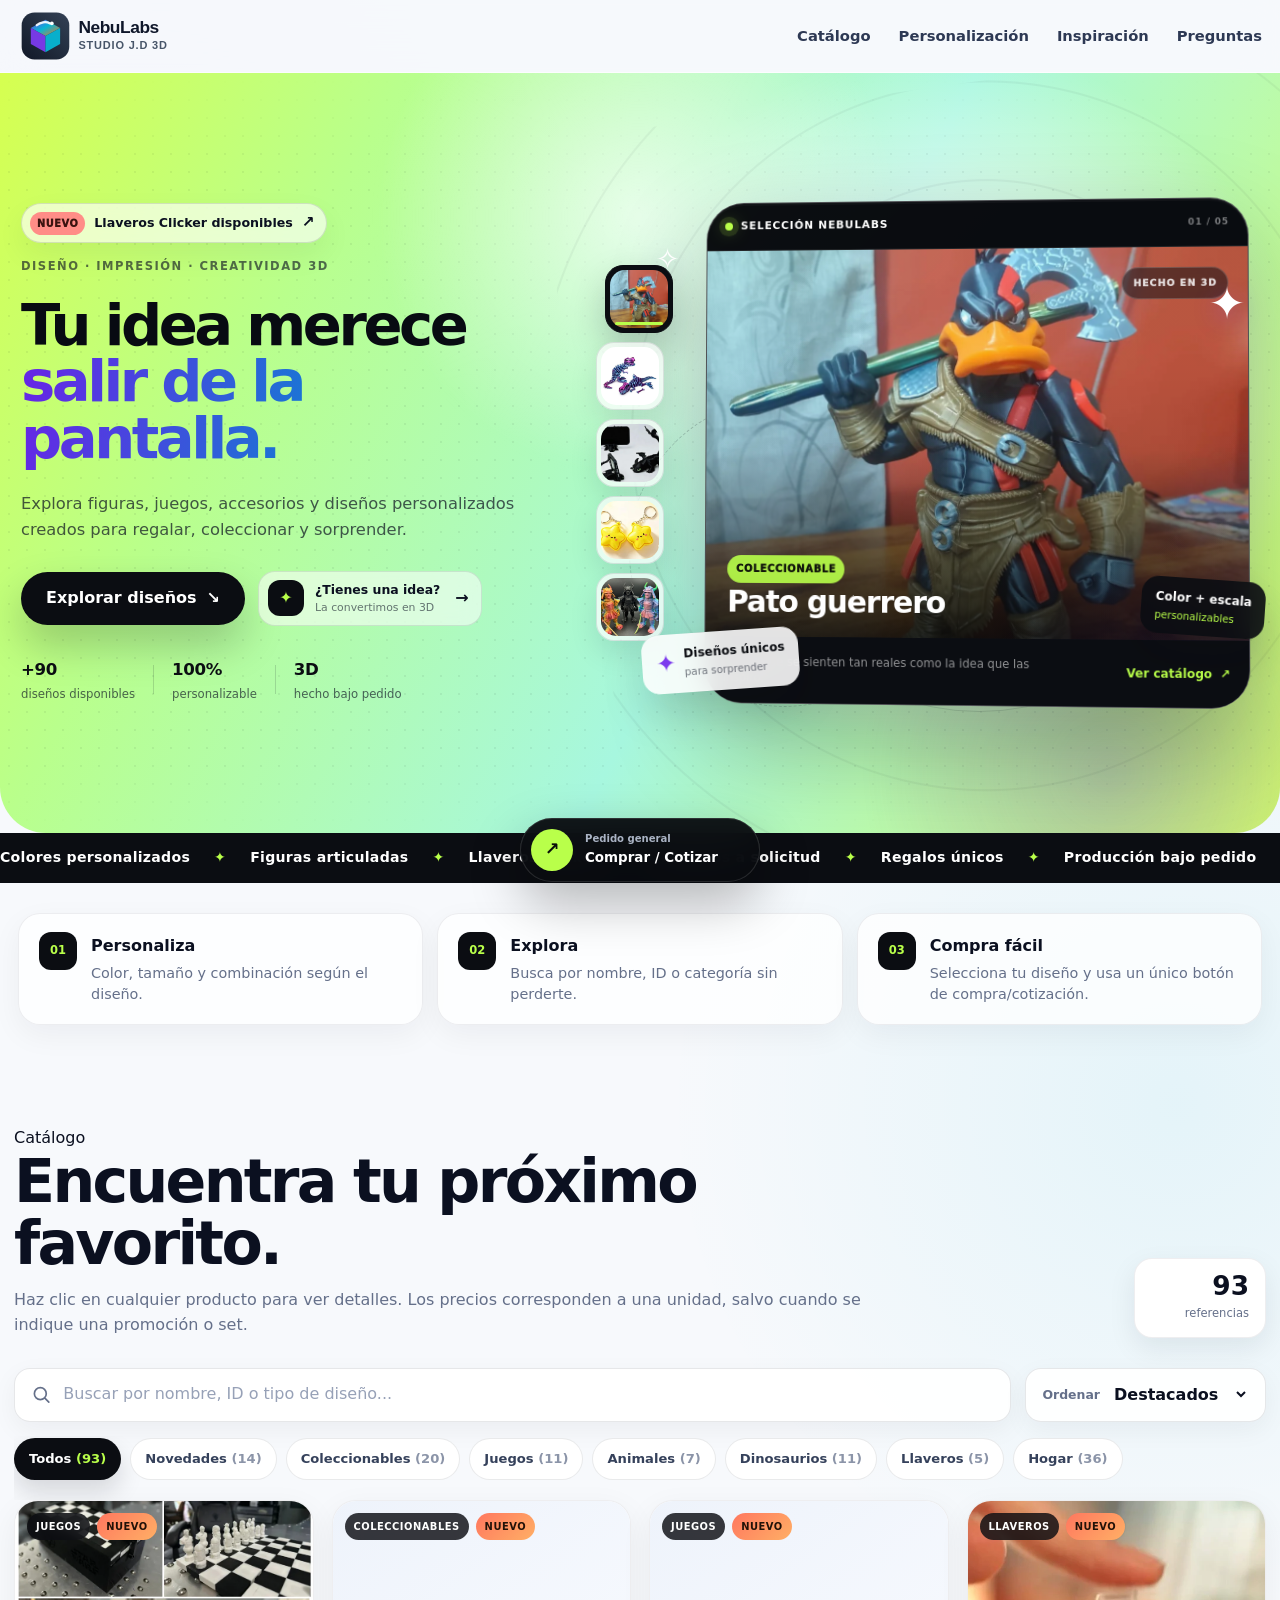
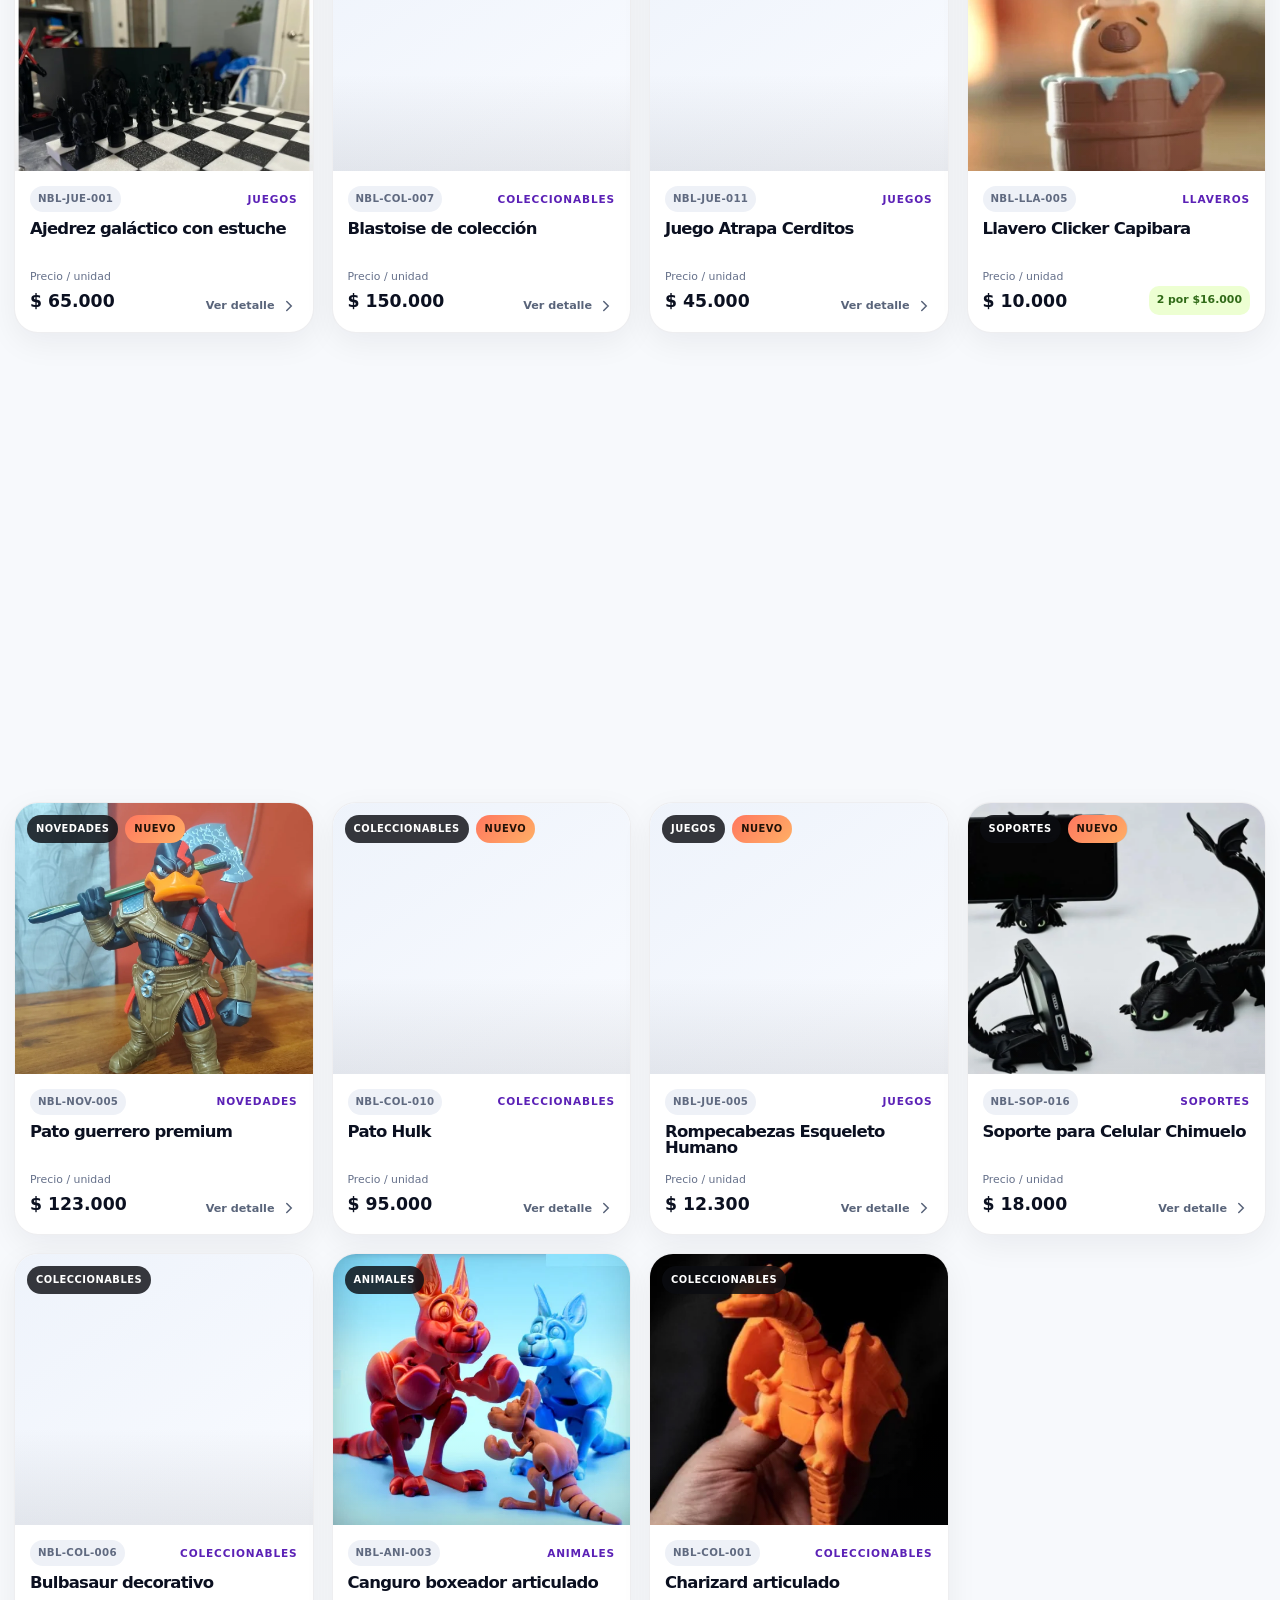
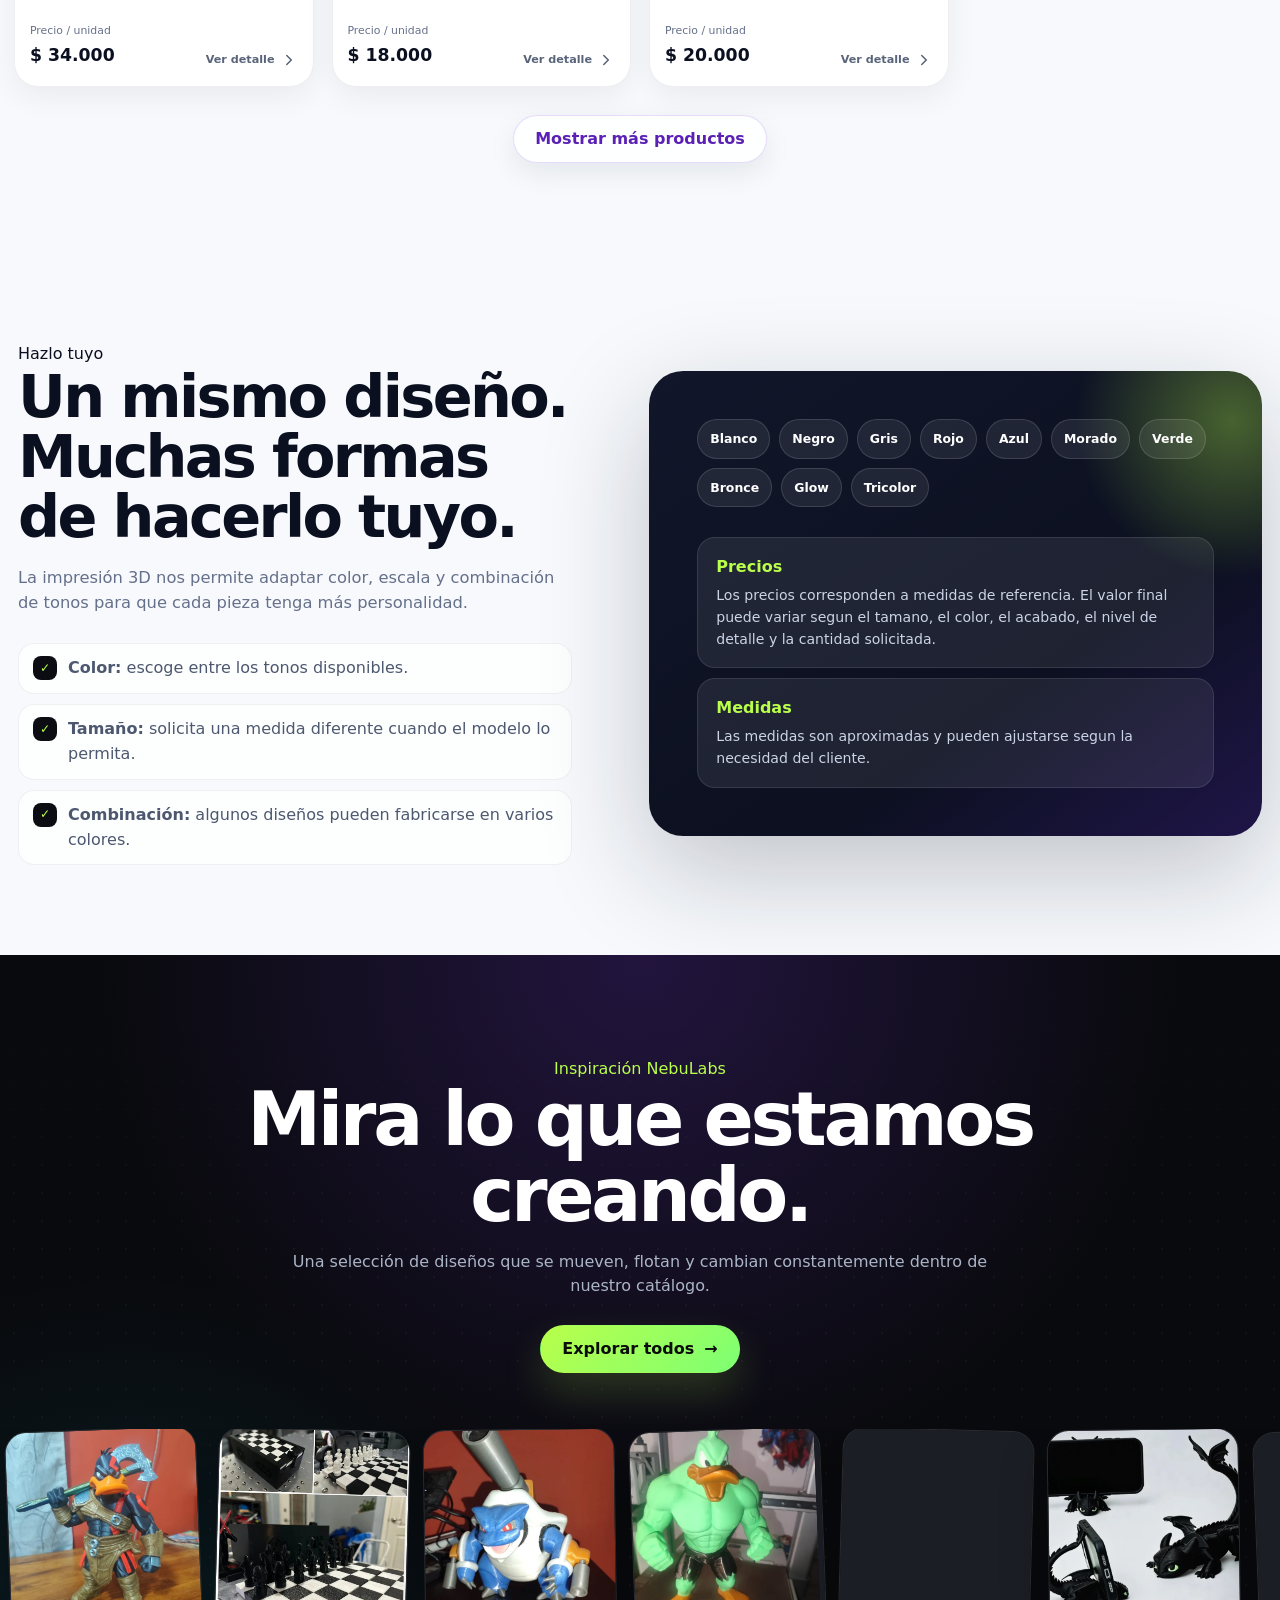
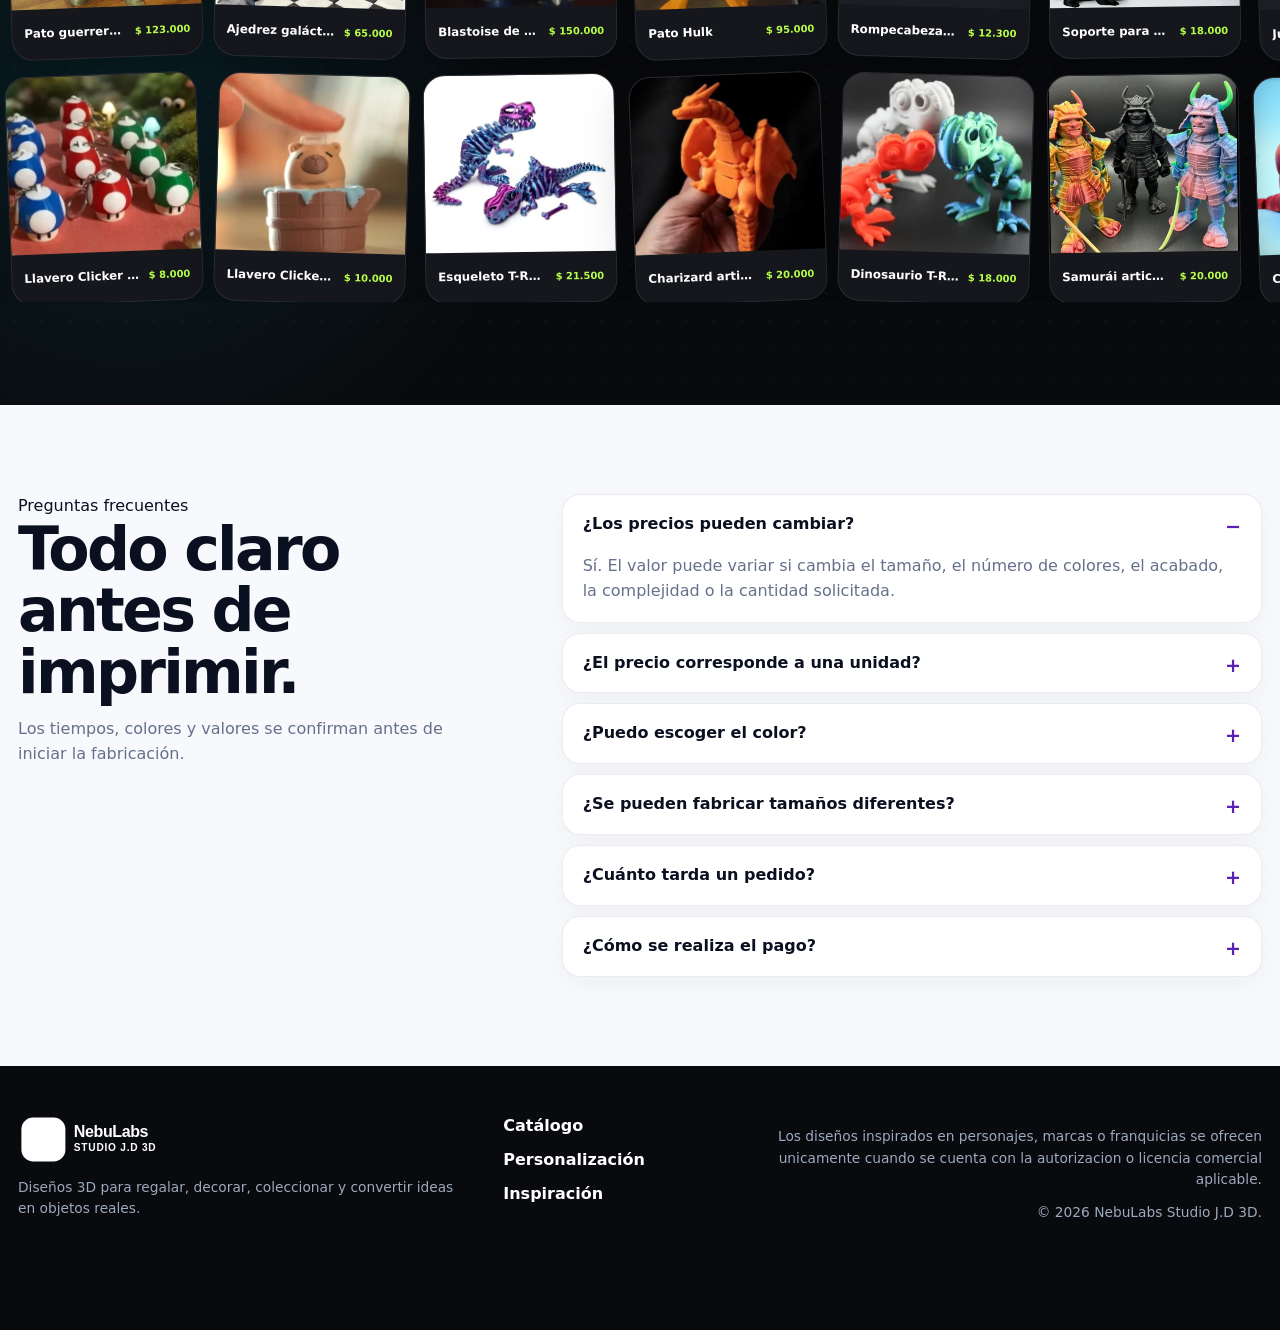
==== commit 577f5134: "OK" ====
--- a/index.html
+++ b/index.html
@@ -15,7 +15,7 @@
   <title>NebuLabs Studio J.D 3D | Catálogo</title>
   <link rel="icon" href="assets/images/marca/favicon.svg" type="image/svg+xml">
   <link rel="manifest" href="site.webmanifest">
-  <link rel="stylesheet" href="assets/css/styles.css?v=20260927c">
+  <link rel="stylesheet" href="assets/css/styles.css?v=20260928hero2">
 </head>
 <body>
   <a class="skip-link" href="#contenido">Saltar al contenido</a>
@@ -40,75 +40,99 @@
     </div>
   </header>
 
-
-
   <main id="contenido">
-    <section class="hero hero-tech" aria-labelledby="heroTitle">
+    <section class="hero hero-tech hero-v2" aria-labelledby="heroTitle">
       <div class="hero-grid-pattern" aria-hidden="true"></div>
       <div class="hero-glow hero-glow--one" aria-hidden="true"></div>
       <div class="hero-glow hero-glow--two" aria-hidden="true"></div>
-
-      <div class="container hero-grid">
-        <div class="hero-copy reveal">
-          <a class="announcement-pill" href="#catalogo" data-filter-jump="Novedades">
-            <span>Nuevo</span>
-            Llaveros Clicker ya disponibles
-            <b aria-hidden="true">→</b>
-          </a>
-
-          <div class="eyebrow">
-            <span class="eyebrow-dot"></span>
-            Diseño · impresión · creatividad 3D
+      <div class="hero-v2__mesh" aria-hidden="true"></div>
+
+      <div class="container hero-v2__grid">
+        <div class="hero-v2__copy reveal">
+          <div class="hero-v2__topline">
+            <a class="announcement-pill" href="#catalogo" data-filter-jump="Novedades">
+              <span>Nuevo</span>
+              Llaveros Clicker disponibles
+              <b aria-hidden="true">↗</b>
+            </a>
+            <div class="hero-v2__micro">Diseño · impresión · creatividad 3D</div>
           </div>
 
           <h1 id="heroTitle">
-            Ideas que salen de la pantalla y
-            <span class="gradient-text">se vuelven reales.</span>
+            Tu idea merece
+            <span class="gradient-text">salir de la pantalla.</span>
           </h1>
 
           <p class="hero-lead" id="heroDescription">
-            Explora figuras, juegos, accesorios y diseños personalizados creados para regalar, coleccionar y sorprender.
+            Diseñamos piezas 3D para regalar, coleccionar, decorar y convertir ideas en objetos que llaman la atención desde el primer vistazo.
           </p>
 
           <div class="hero-actions">
-            <a class="button button--dark" href="#catalogo">Explorar catálogo <span aria-hidden="true">↘</span></a>
-            <a class="text-link" href="#personalizacion">Ver opciones de personalización <span aria-hidden="true">→</span></a>
-          </div>
-
-          <div class="hero-trust" aria-label="Características principales">
-            <div><strong>+90</strong><span>referencias</span></div>
+            <a class="button button--dark hero-v2__primary" href="#catalogo">Explorar diseños <span aria-hidden="true">↘</span></a>
+            <a class="hero-v2__secondary" href="#personalizacion">
+              <span class="hero-v2__secondary-icon">✦</span>
+              <span><strong>¿Tienes una idea?</strong><small>La convertimos en 3D</small></span>
+              <b aria-hidden="true">→</b>
+            </a>
+          </div>
+
+          <div class="hero-v2__proof" aria-label="Características principales">
+            <div><strong>+90</strong><span>diseños disponibles</span></div>
+            <i></i>
             <div><strong>100%</strong><span>personalizable</span></div>
-            <div><strong>3D</strong><span>bajo pedido</span></div>
-          </div>
-        </div>
-
-        <div class="hero-visual reveal" id="heroVisual" aria-label="Muestra de diseños impresos en 3D">
-          <div class="hero-orbit hero-orbit--one"></div>
-          <div class="hero-orbit hero-orbit--two"></div>
-          <div class="hero-orbit hero-orbit--three"></div>
-
-          <figure class="hero-card hero-card--main" data-tilt>
-            <img src="assets/images/productos/pato-guerrero.webp" alt="Pato guerrero impreso en 3D">
-            <figcaption>
-              <span>Diseño destacado</span>
-              <strong>Pato guerrero</strong>
-            </figcaption>
-          </figure>
-
-          <figure class="hero-card hero-card--top" data-tilt>
-            <img src="assets/images/productos/esqueleto-trex-colorido.webp" alt="Esqueleto T-Rex articulado impreso en 3D">
-          </figure>
-
-          <figure class="hero-card hero-card--bottom" data-tilt>
-            <img src="assets/images/productos/soporte-celular-chimuelo.webp" alt="Soporte para celular Chimuelo impreso en 3D">
-          </figure>
-
-          <figure class="hero-card hero-card--extra" data-tilt>
-            <img src="assets/images/productos/llavero-estrellita.webp" alt="Llavero Clicker Estrellita impreso en 3D">
-          </figure>
-
-          <div class="hero-chip hero-chip--one">Capas de ideas</div>
-          <div class="hero-chip hero-chip--two">Hecho para sorprender</div>
+            <i></i>
+            <div><strong>3D</strong><span>hecho bajo pedido</span></div>
+          </div>
+        </div>
+
+        <div class="hero-v2__visual reveal" id="heroVisual" aria-label="Selección interactiva de diseños impresos en 3D">
+          <div class="hero-v2__halo hero-v2__halo--one" aria-hidden="true"></div>
+          <div class="hero-v2__halo hero-v2__halo--two" aria-hidden="true"></div>
+          <div class="hero-v2__spark hero-v2__spark--one" aria-hidden="true">✦</div>
+          <div class="hero-v2__spark hero-v2__spark--two" aria-hidden="true">✧</div>
+
+          <div class="hero-showcase" id="heroShowcase">
+            <div class="hero-showcase__topbar">
+              <span><i></i> Selección NebuLabs</span>
+              <small>01 / 05</small>
+            </div>
+
+            <div class="hero-showcase__media">
+              <img id="heroShowcaseImage" src="assets/images/productos/pato-guerrero.webp" alt="Pato guerrero impreso en 3D">
+              <div class="hero-showcase__veil"></div>
+              <div class="hero-showcase__label">
+                <span id="heroShowcaseCategory">Coleccionable</span>
+                <strong id="heroShowcaseName">Pato guerrero</strong>
+              </div>
+              <div class="hero-showcase__badge">HECHO EN 3D</div>
+            </div>
+
+            <div class="hero-showcase__footer">
+              <span>Piezas que se sienten tan reales como la idea que las inspiró.</span>
+              <a href="#catalogo">Ver catálogo <b aria-hidden="true">↗</b></a>
+            </div>
+          </div>
+
+          <div class="hero-v2__rail" aria-label="Cambiar diseño destacado">
+            <button class="hero-v2__thumb is-active" type="button" data-hero-image="assets/images/productos/pato-guerrero.webp" data-hero-name="Pato guerrero" data-hero-category="Coleccionable" data-hero-alt="Pato guerrero impreso en 3D">
+              <img src="assets/images/productos/pato-guerrero.webp" alt="">
+            </button>
+            <button class="hero-v2__thumb" type="button" data-hero-image="assets/images/productos/esqueleto-trex-colorido.webp" data-hero-name="T-Rex articulado" data-hero-category="Dinosaurios" data-hero-alt="Esqueleto T-Rex articulado impreso en 3D">
+              <img src="assets/images/productos/esqueleto-trex-colorido.webp" alt="">
+            </button>
+            <button class="hero-v2__thumb" type="button" data-hero-image="assets/images/productos/soporte-celular-chimuelo.webp" data-hero-name="Chimuelo" data-hero-category="Soportes" data-hero-alt="Soporte Chimuelo impreso en 3D">
+              <img src="assets/images/productos/soporte-celular-chimuelo.webp" alt="">
+            </button>
+            <button class="hero-v2__thumb" type="button" data-hero-image="assets/images/productos/llavero-estrellita.webp" data-hero-name="Estrellita Clicker" data-hero-category="Llaveros" data-hero-alt="Llavero Estrellita Clicker impreso en 3D">
+              <img src="assets/images/productos/llavero-estrellita.webp" alt="">
+            </button>
+            <button class="hero-v2__thumb" type="button" data-hero-image="assets/images/productos/samurai-articulado-nuevo.webp" data-hero-name="Samurái articulado" data-hero-category="Articulados" data-hero-alt="Samurái articulado impreso en 3D">
+              <img src="assets/images/productos/samurai-articulado-nuevo.webp" alt="">
+            </button>
+          </div>
+
+          <div class="hero-v2__float hero-v2__float--a"><span>✦</span><strong>Diseños únicos</strong><small>para sorprender</small></div>
+          <div class="hero-v2__float hero-v2__float--b"><strong>Color + escala</strong><span>personalizables</span></div>
         </div>
       </div>
     </section>
@@ -265,6 +289,6 @@
 
   <script src="assets/js/config.js?v=20260927c"></script>
   <script src="assets/js/catalogo.js?v=20260927c"></script>
-  <script src="assets/js/app.js?v=20260927c"></script>
+  <script src="assets/js/app.js?v=20260928hero2"></script>
 </body>
 </html>
--- a/assets/css/styles.css
+++ b/assets/css/styles.css
@@ -81,61 +81,149 @@
 .text-link { display: inline-flex; align-items: center; gap: 8px; font-weight: 800; color: #202943; }
 .text-link:hover { color: var(--violet-dark); }
 
-/* HERO */
+/* HERO — V2 / HIGH IMPACT */
 .hero-tech {
   position: relative;
-  min-height: min(800px, calc(100vh - var(--header-height)));
+  min-height: min(760px, calc(100vh - var(--header-height)));
   display: flex;
   align-items: center;
   overflow: hidden;
+  isolation: isolate;
   background:
-    linear-gradient(112deg, #c8ff42 0%, #a9ff93 28%, #aef7df 56%, #d7ff5f 100%);
-  border-bottom-left-radius: 42px;
-  border-bottom-right-radius: 42px;
-}
-.hero-grid-pattern { position: absolute; inset: 0; opacity: 0.42; background-image: radial-gradient(rgba(9,18,23,0.18) 1px, transparent 1.5px); background-size: 19px 19px; mask-image: linear-gradient(to bottom, transparent 0%, #000 16%, #000 88%, transparent 100%); }
-.hero-glow { position: absolute; border-radius: 50%; filter: blur(10px); opacity: 0.45; pointer-events: none; animation: pulseGlow 8s ease-in-out infinite alternate; }
-.hero-glow--one { width: 520px; height: 520px; left: 32%; top: 10%; background: radial-gradient(circle, rgba(255,255,255,0.78), transparent 68%); }
-.hero-glow--two { width: 420px; height: 420px; right: -120px; bottom: -180px; background: radial-gradient(circle, rgba(124,58,237,0.22), transparent 66%); animation-delay: -4s; }
-@keyframes pulseGlow { from { transform: scale(0.94) translate3d(0,0,0); } to { transform: scale(1.08) translate3d(18px,-12px,0); } }
-
-.hero-grid { position: relative; z-index: 3; display: grid; grid-template-columns: minmax(0, 0.95fr) minmax(520px, 1.05fr); align-items: center; gap: clamp(40px, 6vw, 108px); padding-block: clamp(74px, 9vw, 128px); }
-.hero-copy { max-width: 760px; }
-.announcement-pill { display: inline-flex; align-items: center; gap: 10px; margin-bottom: 22px; padding: 8px 12px 8px 9px; border: 1px solid rgba(11,16,32,0.12); border-radius: 999px; background: rgba(255,255,255,0.56); backdrop-filter: blur(8px); font-size: 0.88rem; font-weight: 760; box-shadow: 0 10px 30px rgba(11,16,32,0.06); }
-.announcement-pill span { padding: 4px 8px; border-radius: 999px; background: #ff8e87; font-size: 0.68rem; text-transform: uppercase; letter-spacing: 0.05em; }
-.announcement-pill b { font-size: 1.05rem; }
-.eyebrow, .section-kicker { display: inline-flex; align-items: center; gap: 9px; margin-bottom: 18px; color: var(--violet-dark); font-size: 0.78rem; font-weight: 900; letter-spacing: 0.12em; text-transform: uppercase; }
-.eyebrow-dot { width: 9px; height: 9px; border-radius: 50%; background: linear-gradient(135deg, var(--violet), var(--cyan)); box-shadow: 0 0 0 6px rgba(124,58,237,0.11); }
-.hero h1 { max-width: 820px; margin-bottom: 24px; font-size: clamp(3.3rem, 6vw, 6.8rem); line-height: 0.92; color: #080b12; }
-.gradient-text { display: inline-block; background: linear-gradient(98deg, #6628db 0%, #1779c9 56%, #ff7b1e 100%); -webkit-background-clip: text; background-clip: text; color: transparent; }
-.hero-lead { max-width: 710px; margin-bottom: 28px; color: rgba(11,16,32,0.68); font-size: clamp(1.05rem, 1.45vw, 1.28rem); line-height: 1.65; }
-.hero-actions { display: flex; align-items: center; flex-wrap: wrap; gap: 18px; }
-.hero-trust { display: grid; grid-template-columns: repeat(3, minmax(0, 1fr)); gap: 10px; margin-top: 38px; max-width: 600px; }
-.hero-trust div { padding: 15px 16px; border: 1px solid rgba(11,16,32,0.08); border-radius: 18px; background: rgba(255,255,255,0.42); backdrop-filter: blur(10px); }
-.hero-trust strong, .hero-trust span { display: block; }
-.hero-trust strong { font-size: 1.08rem; }
-.hero-trust span { margin-top: 3px; color: rgba(11,16,32,0.58); font-size: 0.82rem; }
-
-.hero-visual { position: relative; min-height: 560px; perspective: 1200px; --mx: 0px; --my: 0px; }
-.hero-orbit { position: absolute; border: 1px solid rgba(11,16,32,0.1); border-radius: 50%; pointer-events: none; }
-.hero-orbit--one { width: 430px; height: 430px; left: 14%; top: 12%; animation: orbitSpin 26s linear infinite; }
-.hero-orbit--two { width: 280px; height: 280px; right: 4%; top: 21%; border-style: dashed; animation: orbitSpin 18s linear infinite reverse; }
-.hero-orbit--three { width: 180px; height: 180px; left: 2%; bottom: 4%; border-style: dashed; animation: orbitSpin 14s linear infinite; }
+    radial-gradient(circle at 74% 43%, rgba(255,255,255,0.88) 0 9%, transparent 34%),
+    linear-gradient(118deg, #d6ff50 0%, #b9ff8c 24%, #a7f7df 58%, #d5ff68 100%);
+  border-bottom-left-radius: 46px;
+  border-bottom-right-radius: 46px;
+}
+.hero-grid-pattern {
+  position: absolute;
+  inset: 0;
+  z-index: -3;
+  opacity: 0.34;
+  background-image:
+    radial-gradient(rgba(8,16,22,0.18) 1px, transparent 1.2px),
+    linear-gradient(90deg, transparent 49.7%, rgba(255,255,255,0.16) 50%, transparent 50.3%);
+  background-size: 18px 18px, 140px 100%;
+  mask-image: linear-gradient(to bottom, transparent 0%, #000 14%, #000 90%, transparent 100%);
+}
+.hero-v2__mesh {
+  position: absolute;
+  z-index: -2;
+  right: -5%;
+  top: 4%;
+  width: min(58vw, 900px);
+  height: 92%;
+  opacity: .35;
+  background:
+    repeating-radial-gradient(circle at 52% 48%, transparent 0 54px, rgba(11,16,32,.13) 55px 56px, transparent 57px 94px);
+  transform: rotate(-8deg) scale(1.05);
+  pointer-events: none;
+}
+.hero-glow { position: absolute; z-index: -2; border-radius: 50%; pointer-events: none; filter: blur(6px); animation: pulseGlow 9s ease-in-out infinite alternate; }
+.hero-glow--one { width: 560px; height: 560px; left: 28%; top: -18%; background: radial-gradient(circle, rgba(255,255,255,.70), transparent 66%); }
+.hero-glow--two { width: 520px; height: 520px; right: -7%; bottom: -26%; background: radial-gradient(circle, rgba(93,40,221,.25), transparent 67%); animation-delay: -4s; }
+@keyframes pulseGlow { from { transform: scale(.96) translate3d(0,0,0); } to { transform: scale(1.08) translate3d(20px,-12px,0); } }
+
+.hero-v2__grid {
+  position: relative;
+  z-index: 2;
+  width: min(calc(100% - 42px), 1660px);
+  margin-inline: auto;
+  display: grid;
+  grid-template-columns: minmax(460px, .88fr) minmax(650px, 1.12fr);
+  align-items: center;
+  gap: clamp(42px, 5vw, 90px);
+  padding-block: clamp(64px, 7vw, 102px);
+}
+.hero-v2__copy { max-width: 680px; }
+.hero-v2__topline { display: flex; align-items: center; gap: 15px; flex-wrap: wrap; margin-bottom: 22px; }
+.hero-v2__micro { color: rgba(11,16,32,.62); font-size: .72rem; font-weight: 900; letter-spacing: .13em; text-transform: uppercase; }
+.announcement-pill { display: inline-flex; align-items: center; gap: 9px; margin: 0; padding: 7px 11px 7px 8px; border: 1px solid rgba(11,16,32,.12); border-radius: 999px; background: rgba(255,255,255,.64); backdrop-filter: blur(12px); font-size: .79rem; font-weight: 800; box-shadow: 0 12px 30px rgba(11,16,32,.06); }
+.announcement-pill span { padding: 4px 7px; border-radius: 999px; background: #ff8d87; color: #3b1310; font-size: .61rem; font-weight: 950; text-transform: uppercase; letter-spacing: .06em; }
+.announcement-pill b { font-size: .96rem; }
+.hero-v2 h1 { max-width: 650px; margin-bottom: 20px; color: #080b12; font-size: clamp(3.05rem, 4.25vw, 5.15rem); line-height: .98; letter-spacing: -.06em; }
+.gradient-text { display: block; padding-bottom: .06em; background: linear-gradient(102deg,#6428e5 3%,#157bd3 56%,#ff7618 102%); -webkit-background-clip: text; background-clip: text; color: transparent; }
+.hero-lead { max-width: 610px; margin-bottom: 27px; color: rgba(11,16,32,.70); font-size: clamp(1.02rem,1.15vw,1.18rem); line-height: 1.62; }
+.hero-actions { display: flex; align-items: center; flex-wrap: wrap; gap: 13px; }
+.hero-v2__primary { min-height: 53px; padding-inline: 24px; box-shadow: 0 20px 42px rgba(10,13,18,.22); }
+.hero-v2__secondary { min-height: 53px; display: inline-flex; align-items: center; gap: 11px; padding: 8px 12px 8px 9px; border: 1px solid rgba(11,16,32,.10); border-radius: 17px; background: rgba(255,255,255,.55); backdrop-filter: blur(10px); transition: transform .2s ease, background .2s ease, box-shadow .2s ease; }
+.hero-v2__secondary:hover { transform: translateY(-2px); background: rgba(255,255,255,.78); box-shadow: 0 15px 35px rgba(11,16,32,.08); }
+.hero-v2__secondary-icon { width: 36px; height: 36px; display: grid; place-items: center; border-radius: 12px; background: #0b0d12; color: var(--lime); }
+.hero-v2__secondary > span:nth-child(2) { display: grid; gap: 1px; }
+.hero-v2__secondary strong { font-size: .78rem; }
+.hero-v2__secondary small { color: rgba(11,16,32,.58); font-size: .68rem; }
+.hero-v2__secondary b { margin-left: 4px; }
+.hero-v2__proof { display: flex; align-items: center; gap: 18px; margin-top: 31px; color: rgba(11,16,32,.65); }
+.hero-v2__proof div { display: grid; gap: 2px; }
+.hero-v2__proof strong { color: #0b0d12; font-size: 1.04rem; letter-spacing: -.02em; }
+.hero-v2__proof span { font-size: .73rem; }
+.hero-v2__proof i { width: 1px; height: 29px; background: rgba(11,16,32,.15); }
+
+.hero-v2__visual {
+  position: relative;
+  min-height: 590px;
+  perspective: 1500px;
+  --mx: 0px;
+  --my: 0px;
+}
+.hero-v2__halo { position: absolute; border-radius: 50%; pointer-events: none; }
+.hero-v2__halo--one { width: 480px; height: 480px; right: 6%; top: 9%; border: 1px solid rgba(11,16,32,.12); box-shadow: inset 0 0 0 34px rgba(255,255,255,.08); animation: orbitSpin 28s linear infinite; }
+.hero-v2__halo--two { width: 310px; height: 310px; left: 5%; bottom: 3%; border: 1px dashed rgba(11,16,32,.18); animation: orbitSpin 21s linear infinite reverse; }
 @keyframes orbitSpin { to { transform: rotate(360deg); } }
-.hero-card { position: absolute; overflow: hidden; border: 1px solid rgba(255,255,255,0.8); border-radius: 28px; background: rgba(255,255,255,0.84); box-shadow: 0 28px 70px rgba(31,42,48,0.18); backdrop-filter: blur(12px); transition: transform 260ms cubic-bezier(.2,.8,.2,1), box-shadow 260ms ease; transform-style: preserve-3d; }
-.hero-card img { width: 100%; height: 100%; object-fit: cover; }
-.hero-card--main { width: min(48%, 390px); aspect-ratio: 0.82; left: 21%; top: 7%; z-index: 4; transform: translate3d(var(--mx),var(--my),0) rotate(-2deg); }
-.hero-card--main img { height: 82%; }
-.hero-card--main figcaption { display: flex; justify-content: space-between; gap: 10px; padding: 13px 16px; align-items: center; }
-.hero-card--main figcaption span { color: var(--muted); font-size: 0.72rem; font-weight: 700; text-transform: uppercase; letter-spacing: .08em; }
-.hero-card--main figcaption strong { font-size: 0.92rem; }
-.hero-card--top { width: 210px; aspect-ratio: 1.18; right: 0; top: 4%; z-index: 3; transform: rotate(7deg); }
-.hero-card--bottom { width: 220px; aspect-ratio: 1.1; right: 3%; bottom: 4%; z-index: 5; transform: rotate(-6deg); }
-.hero-card--extra { width: 190px; aspect-ratio: 1.05; left: 0; bottom: 1%; z-index: 6; transform: rotate(7deg); }
-.hero-card:hover { box-shadow: 0 36px 90px rgba(31,42,48,0.26); z-index: 8; }
-.hero-chip { position: absolute; z-index: 7; padding: 10px 14px; border-radius: 999px; background: #0b0d12; color: #fff; font-size: 0.78rem; font-weight: 800; box-shadow: 0 14px 30px rgba(11,13,18,0.18); }
-.hero-chip--one { right: 17%; top: 42%; transform: rotate(4deg); }
-.hero-chip--two { left: 10%; top: 42%; background: rgba(255,255,255,0.92); color: var(--ink); transform: rotate(-6deg); }
+.hero-v2__spark { position: absolute; z-index: 8; color: #fff; text-shadow: 0 6px 25px rgba(124,58,237,.4); animation: sparkFloat 4.8s ease-in-out infinite alternate; }
+.hero-v2__spark--one { right: 2%; top: 16%; font-size: 2.8rem; }
+.hero-v2__spark--two { left: 9%; top: 10%; font-size: 1.8rem; animation-delay: -2.2s; }
+@keyframes sparkFloat { to { transform: translateY(-14px) rotate(18deg) scale(1.08); } }
+
+.hero-showcase {
+  position: absolute;
+  z-index: 4;
+  width: min(82%, 620px);
+  right: 2%;
+  top: 3%;
+  overflow: hidden;
+  border: 1px solid rgba(255,255,255,.28);
+  border-radius: 38px;
+  background: #0b0d12;
+  color: #fff;
+  box-shadow: 0 38px 100px rgba(11,13,18,.28), 0 2px 0 rgba(255,255,255,.28) inset;
+  transform: translate3d(var(--mx),var(--my),0) rotateY(-4deg) rotateX(1.5deg);
+  transform-style: preserve-3d;
+  transition: transform .3s cubic-bezier(.2,.8,.2,1), box-shadow .3s ease;
+}
+.hero-showcase:hover { box-shadow: 0 46px 120px rgba(11,13,18,.35), 0 2px 0 rgba(255,255,255,.28) inset; }
+.hero-showcase::before { content: ""; position: absolute; inset: 0; z-index: 3; pointer-events: none; border-radius: inherit; background: linear-gradient(135deg, rgba(185,255,74,.08), transparent 32%, transparent 70%, rgba(124,58,237,.13)); }
+.hero-showcase__topbar { height: 48px; position: relative; z-index: 5; display: flex; align-items: center; justify-content: space-between; padding: 0 18px; border-bottom: 1px solid rgba(255,255,255,.10); background: rgba(10,12,16,.88); font-size: .67rem; font-weight: 850; letter-spacing: .08em; text-transform: uppercase; }
+.hero-showcase__topbar span { display: inline-flex; align-items: center; gap: 8px; }
+.hero-showcase__topbar i { width: 8px; height: 8px; border-radius: 50%; background: var(--lime); box-shadow: 0 0 0 6px rgba(185,255,74,.12), 0 0 18px rgba(185,255,74,.7); }
+.hero-showcase__topbar small { color: rgba(255,255,255,.46); font-weight: 800; }
+.hero-showcase__media { position: relative; height: 430px; overflow: hidden; background: #16191f; }
+.hero-showcase__media img { width: 100%; height: 100%; object-fit: cover; transition: opacity .24s ease, transform .7s cubic-bezier(.2,.8,.2,1), filter .28s ease; }
+.hero-showcase:hover .hero-showcase__media img { transform: scale(1.025); }
+.hero-showcase__media.is-switching img { opacity: .1; transform: scale(1.05); filter: blur(6px); }
+.hero-showcase__veil { position: absolute; inset: 0; background: linear-gradient(to top, rgba(5,7,10,.83) 0%, rgba(5,7,10,.08) 48%, rgba(5,7,10,.02) 70%); pointer-events: none; }
+.hero-showcase__label { position: absolute; z-index: 3; left: 22px; right: 22px; bottom: 20px; display: grid; gap: 4px; }
+.hero-showcase__label span { width: max-content; padding: 6px 9px; border-radius: 999px; background: rgba(185,255,74,.9); color: #11150b; font-size: .63rem; font-weight: 950; letter-spacing: .06em; text-transform: uppercase; }
+.hero-showcase__label strong { max-width: 82%; font-size: clamp(1.55rem,2.35vw,2.55rem); line-height: 1; letter-spacing: -.04em; }
+.hero-showcase__badge { position: absolute; z-index: 4; top: 20px; right: 19px; padding: 8px 10px; border: 1px solid rgba(255,255,255,.18); border-radius: 999px; background: rgba(11,13,18,.52); backdrop-filter: blur(10px); color: rgba(255,255,255,.84); font-size: .58rem; font-weight: 950; letter-spacing: .11em; }
+.hero-showcase__footer { position: relative; z-index: 4; min-height: 66px; display: flex; align-items: center; justify-content: space-between; gap: 18px; padding: 11px 18px; background: #0b0d12; }
+.hero-showcase__footer > span { max-width: 330px; color: rgba(255,255,255,.55); font-size: .72rem; line-height: 1.4; }
+.hero-showcase__footer a { display: inline-flex; align-items: center; gap: 8px; flex: 0 0 auto; color: var(--lime); font-size: .74rem; font-weight: 900; }
+
+.hero-v2__rail { position: absolute; z-index: 9; left: 0; top: 50%; display: grid; gap: 9px; transform: translateY(-50%); }
+.hero-v2__thumb { position: relative; width: 76px; height: 76px; padding: 4px; overflow: hidden; border: 1px solid rgba(11,16,32,.10); border-radius: 20px; background: rgba(255,255,255,.70); box-shadow: 0 12px 28px rgba(11,16,32,.10); cursor: pointer; transition: transform .2s ease, box-shadow .2s ease, border-color .2s ease, background .2s ease; }
+.hero-v2__thumb img { width: 100%; height: 100%; object-fit: cover; border-radius: 15px; }
+.hero-v2__thumb:hover { transform: translateX(5px) scale(1.02); }
+.hero-v2__thumb.is-active { transform: translateX(9px); border-color: #0b0d12; background: #0b0d12; box-shadow: 0 17px 36px rgba(11,13,18,.22); }
+.hero-v2__thumb.is-active::after { content: ""; position: absolute; inset: auto 9px 7px 9px; height: 3px; border-radius: 999px; background: var(--lime); }
+.hero-v2__float { position: absolute; z-index: 10; display: grid; gap: 1px; padding: 11px 14px; border-radius: 17px; box-shadow: 0 18px 46px rgba(11,13,18,.14); backdrop-filter: blur(13px); animation: heroFloat 4.5s ease-in-out infinite alternate; }
+.hero-v2__float--a { left: 7%; bottom: 6%; grid-template-columns: auto 1fr; column-gap: 8px; background: rgba(255,255,255,.88); color: #0b0d12; transform: rotate(-4deg); }
+.hero-v2__float--a span { grid-row: 1/3; align-self: center; color: var(--violet); font-size: 1.5rem; }
+.hero-v2__float--a strong, .hero-v2__float--b strong { font-size: .75rem; }
+.hero-v2__float--a small, .hero-v2__float--b span { color: rgba(11,16,32,.56); font-size: .64rem; }
+.hero-v2__float--b { right: -1%; bottom: 16%; background: rgba(11,13,18,.90); color: #fff; transform: rotate(4deg); animation-delay: -2.1s; }
+.hero-v2__float--b span { color: var(--lime); }
+@keyframes heroFloat { to { translate: 0 -9px; } }
 
 .marquee { overflow: hidden; border-block: 1px solid rgba(11,16,32,0.08); background: #0b0d12; color: #fff; }
 .marquee-track { width: max-content; display: flex; align-items: center; gap: 24px; padding: 13px 0; animation: marqueeMove 28s linear infinite; font-size: 0.88rem; font-weight: 800; letter-spacing: 0.02em; }
@@ -383,3 +471,69 @@
   *, *::before, *::after { animation-duration: 0.001ms !important; animation-iteration-count: 1 !important; transition-duration: 0.001ms !important; }
   .reveal { opacity: 1; transform: none; }
 }
+
+/* HERO V2 — responsive overrides */
+@media (max-width: 1280px) {
+  .hero-v2__grid { grid-template-columns: minmax(410px,.9fr) minmax(560px,1.1fr); gap: 32px; }
+  .hero-v2 h1 { font-size: clamp(3rem,4.5vw,4.65rem); }
+  .hero-v2__visual { min-height: 540px; }
+  .hero-showcase__media { height: 390px; }
+  .hero-v2__thumb { width: 68px; height: 68px; border-radius: 18px; }
+}
+
+@media (max-width: 1020px) {
+  .hero-tech { min-height: auto; }
+  .hero-v2__grid { grid-template-columns: 1fr; gap: 18px; padding-block: 62px 44px; }
+  .hero-v2__copy { max-width: 780px; text-align: center; margin-inline: auto; }
+  .hero-v2__topline, .hero-actions, .hero-v2__proof { justify-content: center; }
+  .hero-v2 h1 { max-width: 790px; margin-inline: auto; font-size: clamp(3rem,7vw,4.8rem); }
+  .hero-lead { margin-inline: auto; }
+  .hero-v2__visual { width: min(820px,100%); min-height: 570px; margin-inline: auto; }
+  .hero-showcase { width: min(78%,620px); right: 4%; }
+  .hero-v2__rail { left: 3%; }
+  .hero-v2__float--a { left: 12%; }
+}
+
+@media (max-width: 680px) {
+  .hero-tech { border-bottom-left-radius: 28px; border-bottom-right-radius: 28px; }
+  .hero-v2__grid { width: min(calc(100% - 24px),1660px); padding-block: 42px 32px; }
+  .hero-v2__topline { gap: 10px; margin-bottom: 16px; }
+  .hero-v2__micro { width: 100%; font-size: .61rem; }
+  .announcement-pill { font-size: .71rem; }
+  .hero-v2 h1 { margin-bottom: 17px; font-size: clamp(2.55rem,12.2vw,3.8rem); line-height: 1; }
+  .hero-lead { max-width: 520px; margin-bottom: 22px; font-size: .96rem; }
+  .hero-actions { align-items: stretch; flex-direction: column; }
+  .hero-v2__primary, .hero-v2__secondary { width: 100%; justify-content: center; }
+  .hero-v2__secondary { max-width: 420px; margin-inline: auto; }
+  .hero-v2__proof { gap: 11px; margin-top: 24px; }
+  .hero-v2__proof span { font-size: .62rem; }
+  .hero-v2__proof i { height: 24px; }
+  .hero-v2__visual { min-height: 500px; margin-top: 8px; }
+  .hero-showcase { width: calc(100% - 34px); right: 0; top: 14px; border-radius: 27px; transform: translate3d(var(--mx),var(--my),0) rotateY(-2deg); }
+  .hero-showcase__media { height: 330px; }
+  .hero-showcase__topbar { height: 43px; padding-inline: 14px; }
+  .hero-showcase__footer { min-height: 58px; padding: 10px 14px; }
+  .hero-showcase__footer > span { display: none; }
+  .hero-showcase__label { left: 17px; bottom: 16px; }
+  .hero-showcase__label strong { font-size: 1.65rem; }
+  .hero-showcase__badge { top: 14px; right: 14px; font-size: .5rem; }
+  .hero-v2__rail { left: 0; top: auto; bottom: 6px; display: flex; gap: 6px; transform: none; }
+  .hero-v2__thumb { width: 53px; height: 53px; padding: 3px; border-radius: 15px; }
+  .hero-v2__thumb img { border-radius: 11px; }
+  .hero-v2__thumb:hover, .hero-v2__thumb.is-active { transform: translateY(-5px); }
+  .hero-v2__float { display: none; }
+  .hero-v2__halo--one { width: 330px; height: 330px; right: -10%; }
+  .hero-v2__halo--two { width: 220px; height: 220px; left: -10%; }
+  .hero-v2__spark--one { right: 0; font-size: 2rem; }
+  .hero-v2__spark--two { left: 3%; }
+}
+
+@media (max-width: 420px) {
+  .hero-v2 h1 { font-size: clamp(2.35rem,12.7vw,3.15rem); }
+  .hero-v2__proof { display: grid; grid-template-columns: repeat(3,1fr); width: 100%; gap: 7px; }
+  .hero-v2__proof i { display: none; }
+  .hero-v2__proof div { padding: 9px 4px; border-radius: 14px; background: rgba(255,255,255,.42); }
+  .hero-v2__visual { min-height: 455px; }
+  .hero-showcase__media { height: 295px; }
+  .hero-v2__thumb { width: 48px; height: 48px; }
+}
